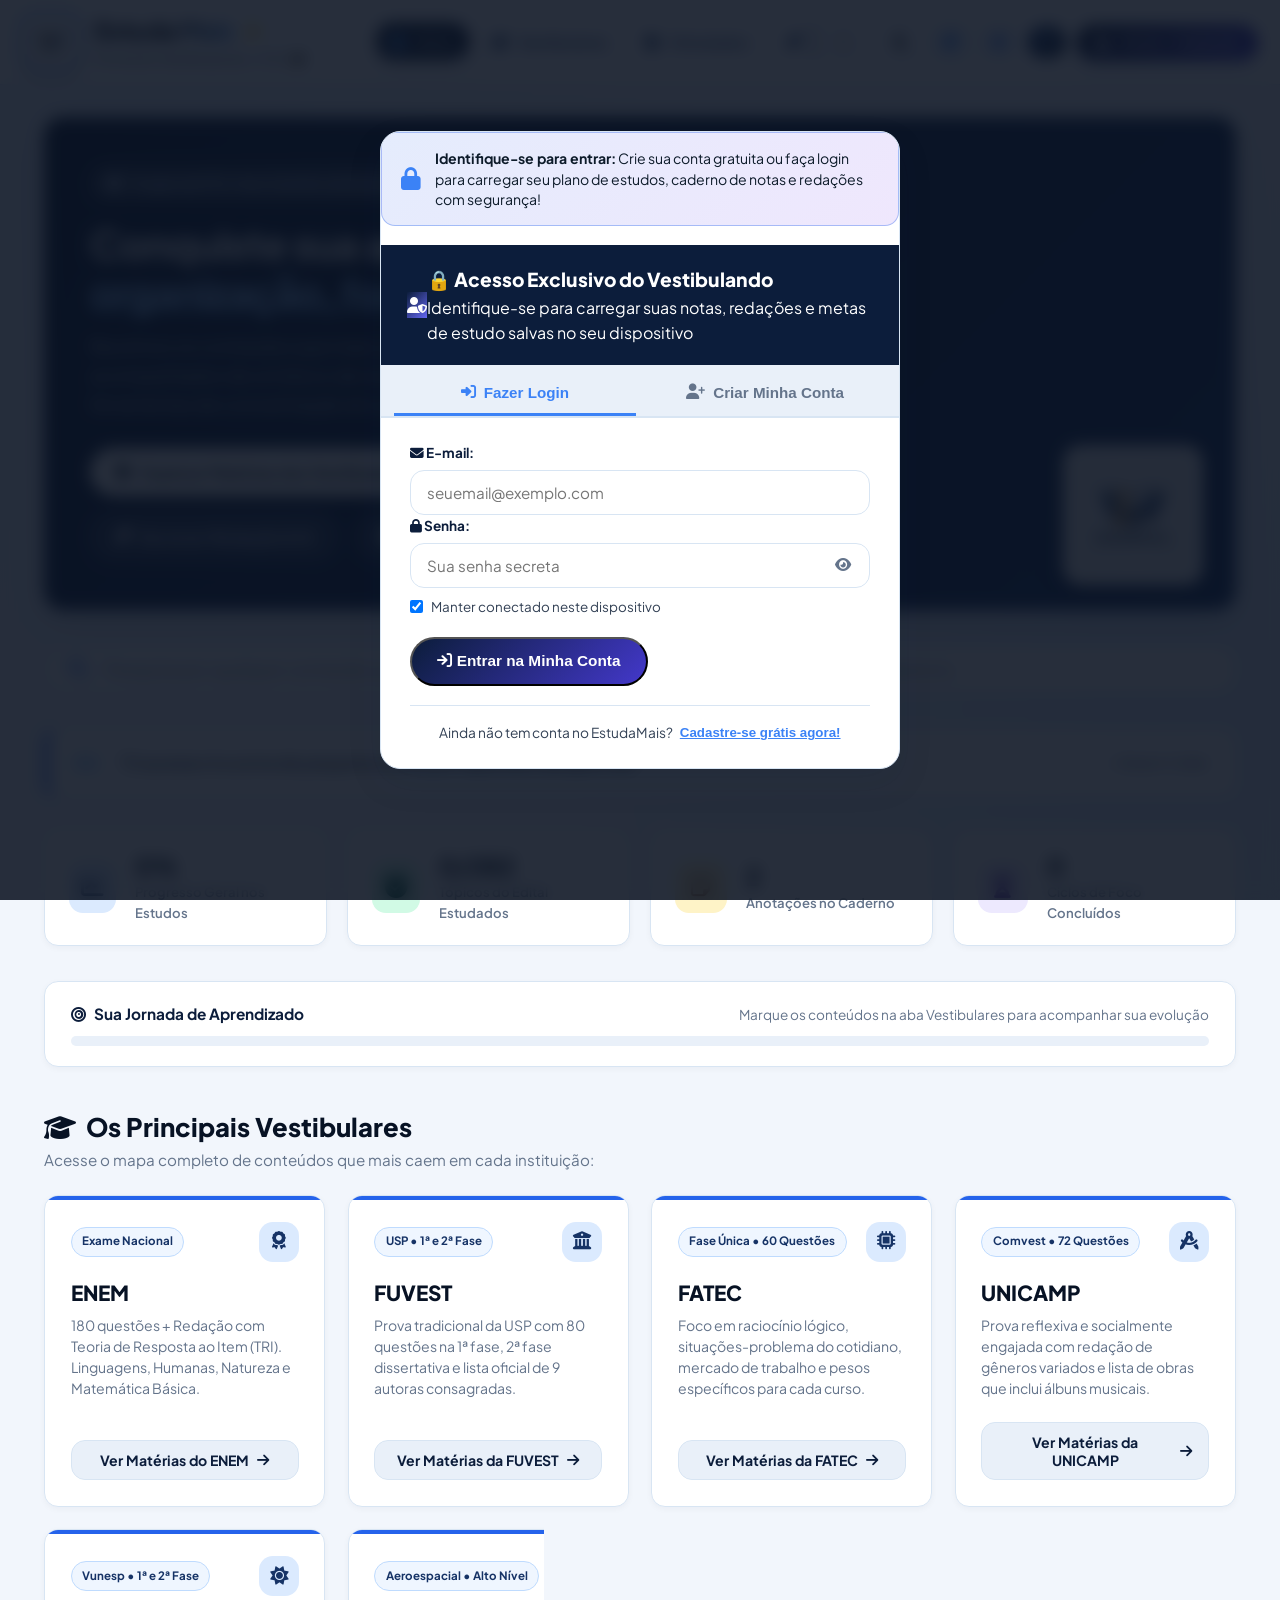
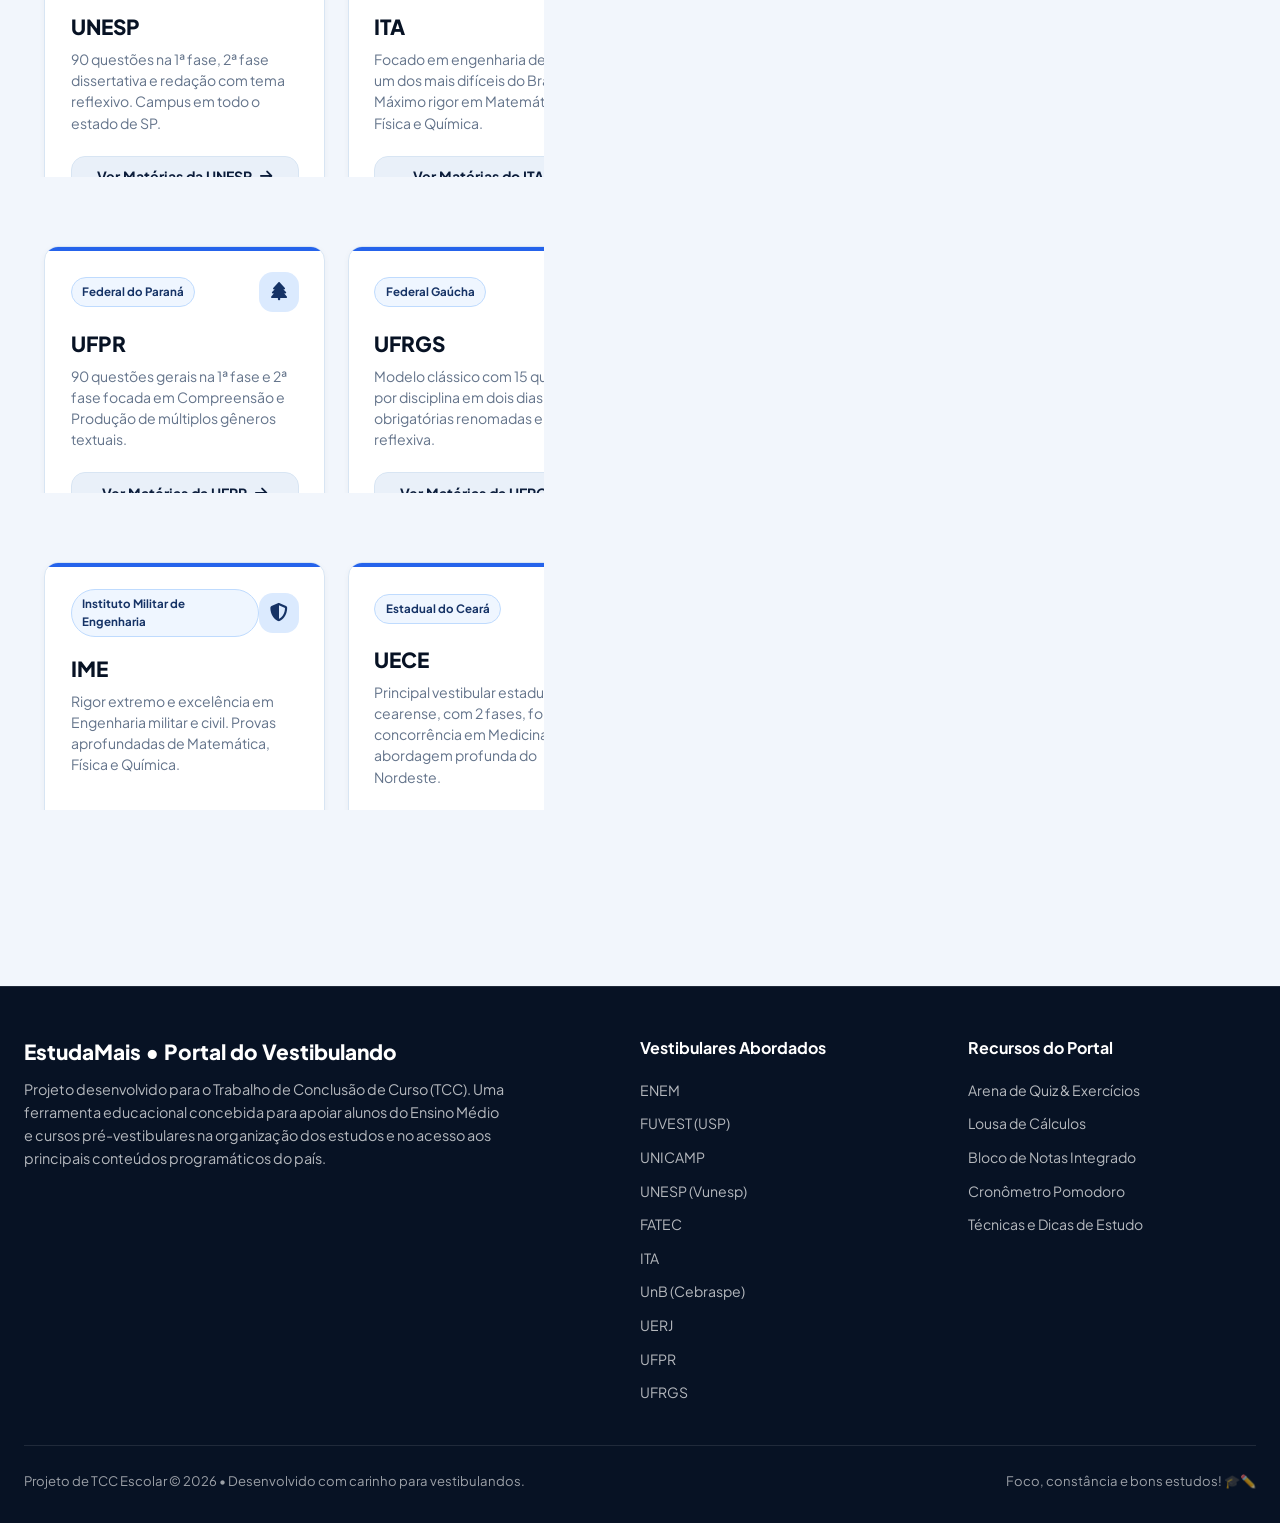
==== index_modular.html @ e6a4a72c "Add files via upload" ====
﻿<!DOCTYPE html>
<html lang="pt-BR">
<head>
  <meta charset="UTF-8">
  <meta name="viewport" content="width=device-width, initial-scale=1.0, maximum-scale=5.0">
  <title>EstudaMais • Portal do Vestibulando | Projeto de TCC</title>
  <meta name="description" content="Plataforma de apoio aos vestibulandos com matérias mais cobradas nos 10 maiores vestibulares do Brasil, bloco de notas integrado e dicas de estudos.">
  
  <!-- Configurações PWA e Mobile Android -->
  <link rel="manifest" href="manifest.json">
  <meta name="theme-color" content="#0c1d3b">
  <meta name="mobile-web-app-capable" content="yes">
  <meta name="apple-mobile-web-app-capable" content="yes">
  <meta name="apple-mobile-web-app-status-bar-style" content="black-translucent">
  <meta name="apple-mobile-web-app-title" content="EstudaMais">

  <!-- Favicon com Imagem Oficial Estuda Mais -->
  <link rel="icon" type="image/jpeg" href="assets/logo_estudamais.jpg">
  <link rel="shortcut icon" href="assets/logo_estudamais.jpg">
  <link rel="apple-touch-icon" href="assets/logo_estudamais.jpg">

  <!-- Fontes do Google: Plus Jakarta Sans & Caveat -->
  <link rel="preconnect" href="https://fonts.googleapis.com">
  <link rel="preconnect" href="https://fonts.gstatic.com" crossorigin>
  <link href="https://fonts.googleapis.com/css2?family=Plus+Jakarta+Sans:wght@300;400;500;600;700;800&family=Caveat:wght@600;700&display=swap" rel="stylesheet">

  <!-- Font Awesome 6 Icons -->
  <link rel="stylesheet" href="https://cdnjs.cloudflare.com/ajax/libs/font-awesome/6.4.0/css/all.min.css" integrity="sha512-iecdLmaskl7CVkqkXNQ/ZH/XLlvWZOJyj7Yy7tcenmpD1ypASozpmT/E0iPtmFIB46ZmdtAc9eNBvH0H/ZpiBw==" crossorigin="anonymous" referrerpolicy="no-referrer" />

  <!-- Prevenção de FOUC: aplica tema e paleta imediatamente antes de renderizar -->
  <script>
    (function() {
      try {
        var m = localStorage.getItem('estudamais_theme_mode') || 'light';
        var a = localStorage.getItem('estudamais_theme_accent') || 'azul-marinho';
        document.documentElement.setAttribute('data-theme', m);
        document.documentElement.setAttribute('data-accent', a);
      } catch(e) {}
    })();
  </script>

  <!-- Estilos Customizados -->
  <link rel="stylesheet" href="css/style.css">
</head>
<body>

  <!-- ========================================================
       CABEÇALHO & BARRA DE NAVEGAÇÃO
       ======================================================== -->
  <header class="site-header">
    <div class="header-container">
      <div class="brand-logo" onclick="mudarAba('inicio')">
        <!-- Logo Oficial Estuda Mais -->
        <div class="logo-icon-box logo-img-box">
          <img src="assets/logo_estudamais.jpg" alt="Estuda Mais" class="logo-img-header" width="58" height="58">
        </div>
        <div class="brand-info">
          <div class="brand-title-row">
            <span class="brand-name">Estuda <span class="brand-accent">Mais</span></span>
            <span class="brand-sparkle">✨</span>
          </div>
          <span class="brand-tagline">Portal do Vestibulando • TCC 🎓</span>
        </div>
      </div>

      <!-- Barra de Navegação Horizontal Dinâmica & Animada com Rolagem Fluida -->
      <div class="nav-carousel-wrapper">
        <button class="nav-scroll-btn prev" id="nav-btn-prev" onclick="rolarMenuNav(-180)" title="Rolar abas para a esquerda" aria-label="Rolar abas para a esquerda">
          <i class="fa-solid fa-chevron-left"></i>
        </button>

        <nav class="nav-scroll-container" id="nav-scroll-container">
          <ul class="nav-menu" id="nav-menu-list">
            <li>
              <button class="nav-btn active" data-tab="inicio">
                <i class="fa-solid fa-house"></i>
                <span>Início</span>
              </button>
            </li>
            <li>
              <button class="nav-btn" data-tab="vestibulares">
                <i class="fa-solid fa-graduation-cap"></i>
                <span>Vestibulares</span>
              </button>
            </li>
            <li>
              <button class="nav-btn" data-tab="simulados">
                <i class="fa-solid fa-file-signature"></i>
                <span>Simulados</span>
              </button>
            </li>
            <li>
              <button class="nav-btn" data-tab="redacao">
                <i class="fa-solid fa-feather-pointed"></i>
                <span class="nav-clean-2lines">Redação<br>& IA</span>
              </button>
            </li>
            <li>
              <button class="nav-btn" data-tab="quiz">
                <i class="fa-solid fa-gamepad"></i>
                <span>Quiz</span>
              </button>
            </li>
            <li>
              <button class="nav-btn" data-tab="notas">
                <i class="fa-solid fa-pen-to-square"></i>
                <span class="nav-clean-2lines">Bloco de<br>Notas</span>
              </button>
            </li>
            <li>
              <button class="nav-btn" data-tab="ferramentas">
                <i class="fa-solid fa-stopwatch"></i>
                <span>Foco</span>
              </button>
            </li>
            <li>
              <button class="nav-btn" data-tab="dicas">
                <i class="fa-solid fa-lightbulb"></i>
                <span>Dicas</span>
              </button>
            </li>
            <li>
              <button class="nav-btn" data-tab="perfil">
                <i class="fa-solid fa-user-graduate"></i>
                <span class="nav-clean-2lines">Meu Perfil<br>& Carreira</span>
              </button>
            </li>
          </ul>
        </nav>

        <button class="nav-scroll-btn next" id="nav-btn-next" onclick="rolarMenuNav(180)" title="Rolar abas para a direita" aria-label="Rolar abas para a direita">
          <i class="fa-solid fa-chevron-right"></i>
        </button>
      </div>

      <div class="header-actions">
        <!-- Alternador Rápido Claro / Escuro -->
        <button class="btn-header-theme-toggle" id="btn-theme-toggle" onclick="alternarModoEscuro()" title="Alternar Modo Claro / Escuro" aria-label="Modo Claro ou Escuro">
          <i class="fa-solid fa-moon" id="icon-theme-toggle"></i>
        </button>

        <!-- Seletor de Cores do Tema -->
        <button class="btn-header-palette" onclick="abrirModalCores()" title="Personalizar Cores do Tema" aria-label="Cores do Tema">
          <i class="fa-solid fa-palette"></i>
          <span>Cores</span>
        </button>

        <button class="btn-header-scratchpad" onclick="alternarLousaRascunho()" title="Abrir Lousa para Rabiscar e Fazer Contas">
          <i class="fa-solid fa-pen-ruler"></i>
          <span>Lousa de Contas</span>
        </button>
        <button class="btn-header-cta" onclick="abrirModalNovaNota()">
          <i class="fa-solid fa-plus"></i>
          <span>Nova Nota</span>
        </button>

        <!-- Área de Usuário / Login / Cadastro -->
        <div class="header-user-area" id="header-user-area">
          <button class="btn-header-auth" onclick="abrirModalAuth('login')" title="Entrar ou criar conta">
            <i class="fa-solid fa-user-lock"></i>
            <span>Entrar / Cadastrar</span>
          </button>
        </div>
      </div>
    </div>
  </header>

  <!-- ========================================================
       CONTEÚDO PRINCIPAL (ABAS DINÂMICAS)
       ======================================================== -->
  <main class="main-wrapper">

    <!-- ========================================================
         ABA 1: INÍCIO / DASHBOARD DO ESTUDANTE
         ======================================================== -->
    <section id="tab-inicio" class="tab-content active">
      
      <!-- Hero Banner Aconchegante -->
      <div class="hero-cozy-card">
        <div class="hero-content">
          <div class="hero-pill">
            <i class="fa-solid fa-graduation-cap"></i>
            <span>Projeto de TCC • Seu Cantinho de Estudos</span>
          </div>
          <h1 class="hero-title">
            Conquiste sua aprovação com <span class="highlight">organização, foco e calma</span>.
          </h1>
          <p class="hero-subtitle">
            Reunimos os conteúdos que mais caem no <strong>ENEM</strong>, <strong>FUVEST</strong>, <strong>FATEC</strong> e <strong>UNICAMP</strong>, acompanhados de um bloco de notas digital, técnicas de estudo comprovadas e ferramentas de concentração em um ambiente acolhedor.
          </p>
          <div class="hero-actions">
            <button class="btn-hero-primary" data-goto="vestibulares">
              <i class="fa-solid fa-compass"></i>
              <span>Explorar Matérias dos Vestibulares</span>
            </button>
            <button class="btn-hero-secondary" data-goto="simulados">
              <i class="fa-solid fa-file-signature"></i>
              <span>Fazer Simulado Oficial</span>
            </button>
            <button class="btn-hero-secondary" data-goto="redacao">
              <i class="fa-solid fa-feather-pointed"></i>
              <span>Escrever Redação & IA</span>
            </button>
            <button class="btn-hero-secondary" data-goto="quiz">
              <i class="fa-solid fa-gamepad"></i>
              <span>Quiz & Exercícios</span>
            </button>
          </div>
        </div>
        <!-- Emblema Decorativo no Hero -->
        <div class="hero-illustration">
          <img src="assets/logo_estudamais.jpg" alt="Estuda Mais" class="hero-logo-deco" width="140" height="140" style="width: 140px; height: 140px; max-width: 140px; max-height: 140px; object-fit: contain; background: #ffffff; padding: 8px; border-radius: 20px; box-shadow: 0 8px 24px rgba(0,0,0,0.12); border: 2px solid var(--primary-accent); display: block;" loading="lazy">
        </div>
      </div>

      <!-- Barra de Pesquisa Rápida Global -->
      <div class="search-bar-wrapper">
        <div class="search-box-inner">
          <i class="fa-solid fa-magnifying-glass"></i>
          <input type="text" id="busca-materias" placeholder="Pesquise por qualquer conteúdo ou assunto (ex: Ecologia, Era Vargas, Funções, Redação, Leis de Newton)..." autocomplete="off">
        </div>
        <!-- Resultados da Busca Flutuante -->
        <div id="resultados-busca" class="resultados-busca-dropdown"></div>
      </div>

      <!-- Frase Motivacional Diária -->
      <div id="frase-motivacional" class="card-frase-dia"></div>

      <!-- Estatísticas & Progresso Geral do Aluno -->
      <div class="dashboard-grid-stats">
        <div class="stat-card">
          <div class="stat-icon azul">
            <i class="fa-solid fa-chart-line"></i>
          </div>
          <div class="stat-data">
            <span class="stat-num" id="stat-progresso-total">0%</span>
            <span class="stat-label">Progresso Geral nos Estudos</span>
          </div>
        </div>

        <div class="stat-card">
          <div class="stat-icon verde">
            <i class="fa-solid fa-circle-check"></i>
          </div>
          <div class="stat-data">
            <span class="stat-num" id="stat-topicos-concluidos">0/0</span>
            <span class="stat-label">Tópicos do Edital Estudados</span>
          </div>
        </div>

        <div class="stat-card">
          <div class="stat-icon amarelo">
            <i class="fa-regular fa-note-sticky"></i>
          </div>
          <div class="stat-data">
            <span class="stat-num" id="stat-total-notas">0</span>
            <span class="stat-label">Anotações no Caderno</span>
          </div>
        </div>

        <div class="stat-card">
          <div class="stat-icon roxo">
            <i class="fa-solid fa-hourglass-half"></i>
          </div>
          <div class="stat-data">
            <span class="stat-num" id="stat-pomodoros-feitos">0</span>
            <span class="stat-label">Ciclos de Foco Concluídos</span>
          </div>
        </div>
      </div>

      <!-- Barra de Progresso Geral Banner -->
      <div class="progresso-geral-banner">
        <div class="progresso-header-line">
          <span class="progresso-titulo"><i class="fa-solid fa-bullseye"></i> Sua Jornada de Aprendizado</span>
          <span class="progresso-subtitulo" style="font-size: 0.85rem; color: var(--text-muted);">Marque os conteúdos na aba Vestibulares para acompanhar sua evolução</span>
        </div>
        <div class="progresso-trilho">
          <div id="barra-progresso-geral" class="progresso-preenchimento" style="width: 0%;"></div>
        </div>
      </div>

      <!-- Preview dos 4 Grandes Vestibulares -->
      <div class="secao-titulo-bloco">
        <h2><i class="fa-solid fa-graduation-cap"></i> Os Principais Vestibulares</h2>
        <p>Acesse o mapa completo de conteúdos que mais caem em cada instituição:</p>
      </div>

      <div class="vestibulares-preview-grid">
        <!-- Card Preview ENEM -->
        <div class="vest-card-preview">
          <div class="vest-preview-topo">
            <span class="vest-badge-mini">Exame Nacional</span>
            <div class="vest-preview-icon"><i class="fa-solid fa-award"></i></div>
          </div>
          <h3 class="vest-preview-nome">ENEM</h3>
          <p class="vest-preview-desc">180 questões + Redação com Teoria de Resposta ao Item (TRI). Linguagens, Humanas, Natureza e Matemática Básica.</p>
          <button class="btn-acessar-vest" onclick="irParaVestibular('enem')">
            <span>Ver Matérias do ENEM</span>
            <i class="fa-solid fa-arrow-right"></i>
          </button>
        </div>

        <!-- Card Preview FUVEST -->
        <div class="vest-card-preview">
          <div class="vest-preview-topo">
            <span class="vest-badge-mini">USP • 1ª e 2ª Fase</span>
            <div class="vest-preview-icon"><i class="fa-solid fa-building-columns"></i></div>
          </div>
          <h3 class="vest-preview-nome">FUVEST</h3>
          <p class="vest-preview-desc">Prova tradicional da USP com 80 questões na 1ª fase, 2ª fase dissertativa e lista oficial de 9 autoras consagradas.</p>
          <button class="btn-acessar-vest" onclick="irParaVestibular('fuvest')">
            <span>Ver Matérias da FUVEST</span>
            <i class="fa-solid fa-arrow-right"></i>
          </button>
        </div>

        <!-- Card Preview FATEC -->
        <div class="vest-card-preview">
          <div class="vest-preview-topo">
            <span class="vest-badge-mini">Fase Única • 60 Questões</span>
            <div class="vest-preview-icon"><i class="fa-solid fa-microchip"></i></div>
          </div>
          <h3 class="vest-preview-nome">FATEC</h3>
          <p class="vest-preview-desc">Foco em raciocínio lógico, situações-problema do cotidiano, mercado de trabalho e pesos específicos para cada curso.</p>
          <button class="btn-acessar-vest" onclick="irParaVestibular('fatec')">
            <span>Ver Matérias da FATEC</span>
            <i class="fa-solid fa-arrow-right"></i>
          </button>
        </div>

        <!-- Card Preview UNICAMP -->
        <div class="vest-card-preview">
          <div class="vest-preview-topo">
            <span class="vest-badge-mini">Comvest • 72 Questões</span>
            <div class="vest-preview-icon"><i class="fa-solid fa-compass-drafting"></i></div>
          </div>
          <h3 class="vest-preview-nome">UNICAMP</h3>
          <p class="vest-preview-desc">Prova reflexiva e socialmente engajada com redação de gêneros variados e lista de obras que inclui álbuns musicais.</p>
          <button class="btn-acessar-vest" onclick="irParaVestibular('unicamp')">
            <span>Ver Matérias da UNICAMP</span>
            <i class="fa-solid fa-arrow-right"></i>
          </button>
        </div>

        <!-- Card Preview UNESP -->
        <div class="vest-card-preview">
          <div class="vest-preview-topo">
            <span class="vest-badge-mini">Vunesp • 1ª e 2ª Fase</span>
            <div class="vest-preview-icon"><i class="fa-solid fa-sun"></i></div>
          </div>
          <h3 class="vest-preview-nome">UNESP</h3>
          <p class="vest-preview-desc">90 questões na 1ª fase, 2ª fase dissertativa e redação com tema reflexivo. Campus em todo o estado de SP.</p>
          <button class="btn-acessar-vest" onclick="irParaVestibular('unesp')">
            <span>Ver Matérias da UNESP</span>
            <i class="fa-solid fa-arrow-right"></i>
          </button>
        </div>

        <!-- Card Preview ITA -->
        <div class="vest-card-preview">
          <div class="vest-preview-topo">
            <span class="vest-badge-mini">Aeroespacial • Alto Nível</span>
            <div class="vest-preview-icon"><i class="fa-solid fa-jet-fighter"></i></div>
          </div>
          <h3 class="vest-preview-nome">ITA</h3>
          <p class="vest-preview-desc">Focado em engenharia de ponta, um dos mais difíceis do Brasil. Máximo rigor em Matemática, Física e Química.</p>
          <button class="btn-acessar-vest" onclick="irParaVestibular('ita')">
            <span>Ver Matérias do ITA</span>
            <i class="fa-solid fa-arrow-right"></i>
          </button>
        </div>

        <!-- Card Preview UnB -->
        <div class="vest-card-preview">
          <div class="vest-preview-topo">
            <span class="vest-badge-mini">Cebraspe • Centro-Oeste</span>
            <div class="vest-preview-icon"><i class="fa-solid fa-landmark-flag"></i></div>
          </div>
          <h3 class="vest-preview-nome">UnB</h3>
          <p class="vest-preview-desc">Principal vestibular do Centro-Oeste com itens Certo/Errado (fator de penalização), foco social e bioma Cerrado.</p>
          <button class="btn-acessar-vest" onclick="irParaVestibular('unb')">
            <span>Ver Matérias da UnB</span>
            <i class="fa-solid fa-arrow-right"></i>
          </button>
        </div>

        <!-- Card Preview UERJ -->
        <div class="vest-card-preview">
          <div class="vest-preview-topo">
            <span class="vest-badge-mini">Qualificação & Discursivo</span>
            <div class="vest-preview-icon"><i class="fa-solid fa-umbrella-beach"></i></div>
          </div>
          <h3 class="vest-preview-nome">UERJ</h3>
          <p class="vest-preview-desc">Tradicional do Rio de Janeiro com Exame de Qualificação e Discursivo, forte tradição literária e pioneirismo em cotas.</p>
          <button class="btn-acessar-vest" onclick="irParaVestibular('uerj')">
            <span>Ver Matérias da UERJ</span>
            <i class="fa-solid fa-arrow-right"></i>
          </button>
        </div>

        <!-- Card Preview UFPR -->
        <div class="vest-card-preview">
          <div class="vest-preview-topo">
            <span class="vest-badge-mini">Federal do Paraná</span>
            <div class="vest-preview-icon"><i class="fa-solid fa-tree"></i></div>
          </div>
          <h3 class="vest-preview-nome">UFPR</h3>
          <p class="vest-preview-desc">90 questões gerais na 1ª fase e 2ª fase focada em Compreensão e Produção de múltiplos gêneros textuais.</p>
          <button class="btn-acessar-vest" onclick="irParaVestibular('ufpr')">
            <span>Ver Matérias da UFPR</span>
            <i class="fa-solid fa-arrow-right"></i>
          </button>
        </div>

        <!-- Card Preview UFRGS -->
        <div class="vest-card-preview">
          <div class="vest-preview-topo">
            <span class="vest-badge-mini">Federal Gaúcha</span>
            <div class="vest-preview-icon"><i class="fa-solid fa-compass"></i></div>
          </div>
          <h3 class="vest-preview-nome">UFRGS</h3>
          <p class="vest-preview-desc">Modelo clássico com 15 questões por disciplina em dois dias, leituras obrigatórias renomadas e redação reflexiva.</p>
          <button class="btn-acessar-vest" onclick="irParaVestibular('ufrgs')">
            <span>Ver Matérias da UFRGS</span>
            <i class="fa-solid fa-arrow-right"></i>
          </button>
        </div>

        <!-- Card Preview UFMG -->
        <div class="vest-card-preview">
          <div class="vest-preview-topo">
            <span class="vest-badge-mini">Federal de Minas Gerais</span>
            <div class="vest-preview-icon"><i class="fa-solid fa-landmark"></i></div>
          </div>
          <h3 class="vest-preview-nome">UFMG</h3>
          <p class="vest-preview-desc">Uma das maiores e melhores federais do país. Acesso via SiSU com pesos diferenciados por curso e alto corte para Medicina.</p>
          <button class="btn-acessar-vest" onclick="irParaVestibular('ufmg')">
            <span>Ver Matérias da UFMG</span>
            <i class="fa-solid fa-arrow-right"></i>
          </button>
        </div>

        <!-- Card Preview UFSC -->
        <div class="vest-card-preview">
          <div class="vest-preview-topo">
            <span class="vest-badge-mini">Federal de Santa Catarina</span>
            <div class="vest-preview-icon"><i class="fa-solid fa-compass"></i></div>
          </div>
          <h3 class="vest-preview-nome">UFSC</h3>
          <p class="vest-preview-desc">Vestibular unificado UFSC/IFSC com questões somatórias de proposições múltiplas e gêneros textuais variados na redação.</p>
          <button class="btn-acessar-vest" onclick="irParaVestibular('ufsc')">
            <span>Ver Matérias da UFSC</span>
            <i class="fa-solid fa-arrow-right"></i>
          </button>
        </div>

        <!-- Card Preview IME -->
        <div class="vest-card-preview">
          <div class="vest-preview-topo">
            <span class="vest-badge-mini">Instituto Militar de Engenharia</span>
            <div class="vest-preview-icon"><i class="fa-solid fa-shield-halved"></i></div>
          </div>
          <h3 class="vest-preview-nome">IME</h3>
          <p class="vest-preview-desc">Rigor extremo e excelência em Engenharia militar e civil. Provas aprofundadas de Matemática, Física e Química.</p>
          <button class="btn-acessar-vest" onclick="irParaVestibular('ime')">
            <span>Ver Matérias do IME</span>
            <i class="fa-solid fa-arrow-right"></i>
          </button>
        </div>

        <!-- Card Preview UECE -->
        <div class="vest-card-preview">
          <div class="vest-preview-topo">
            <span class="vest-badge-mini">Estadual do Ceará</span>
            <div class="vest-preview-icon"><i class="fa-solid fa-sun"></i></div>
          </div>
          <h3 class="vest-preview-nome">UECE</h3>
          <p class="vest-preview-desc">Principal vestibular estadual cearense, com 2 fases, forte concorrência em Medicina e abordagem profunda do Nordeste.</p>
          <button class="btn-acessar-vest" onclick="irParaVestibular('uece')">
            <span>Ver Matérias da UECE</span>
            <i class="fa-solid fa-arrow-right"></i>
          </button>
        </div>
      </div>

    </section>

    <!-- ========================================================
         ABA 2: VESTIBULARES (DETALHAMENTO, OBRAS & CHECKLIST)
         ======================================================== -->
    <section id="tab-vestibulares" class="tab-content">
      
      <!-- Seletor de Vestibular -->
      <div class="vest-nav-switcher" id="vestibulares-tabs"></div>

      <!-- Área de Renderização Dinâmica do Vestibular -->
      <div id="vestibular-conteudo-detalhado"></div>

    </section>

    <!-- ========================================================
         ABA 3: DICAS DE ESTUDO & METODOLOGIAS
         ======================================================== */ -->
    <section id="tab-dicas" class="tab-content">
      
      <div class="dicas-intro-card">
        <h2><i class="fa-solid fa-brain"></i> Guia Pedagógico de Dicas de Estudo</h2>
        <p>
          Estudar com inteligência e estratégia é muito mais eficiente do que passar horas cansativas sem retenção. Conheça as técnicas cientificamente comprovadas para vestibulandos:
        </p>
      </div>

      <div class="dicas-grid" id="dicas-estudo-grid"></div>

    </section>

    <!-- ========================================================
         ABA 4: BLOCO DE NOTAS INTEGRADO (CADERNO DO ALUNO)
         ======================================================== -->
    <section id="tab-notas" class="tab-content">
      
      <div class="bloco-header-area">
        <div class="bloco-info">
          <h2><i class="fa-solid fa-book-bookmark"></i> Meu Caderno Digital</h2>
          <p>Faça suas anotações, guarde fórmulas, repertórios de redação e resumos. Tudo salvo automaticamente no seu navegador!</p>
        </div>
        <div class="bloco-controles">
          <div class="search-notas-box">
            <i class="fa-solid fa-magnifying-glass"></i>
            <input type="text" id="busca-notas-input" placeholder="Filtrar anotações...">
          </div>
          <button class="btn-nova-nota" onclick="abrirModalNovaNota()">
            <i class="fa-solid fa-plus"></i>
            <span>Nova Anotação</span>
          </button>
        </div>
      </div>

      <!-- Grid de Notas -->
      <div class="notas-grid" id="lista-notas"></div>

    </section>

    <!-- ========================================================
         ABA 5: FOCO, POMODORO & METAS DIÁRIAS
         ======================================================== -->
    <section id="tab-ferramentas" class="tab-content">
      
      <div class="secao-titulo-bloco">
        <h2><i class="fa-solid fa-sliders"></i> Espaço de Concentração & Foco</h2>
        <p>Aumente sua produtividade nos estudos combinando o cronômetro Pomodoro, som ambiente relaxante e lista de metas diárias:</p>
      </div>

      <div class="ferramentas-grid">
        
        <!-- Bloco do Pomodoro Timer -->
        <div class="pomodoro-card-cozy">
          <div class="pomodoro-modes-nav" id="pomodoro-modes-nav">
            <button class="pomodoro-mode-btn active" data-mode="foco" title="25 minutos de concentração clássica">Foco (25m)</button>
            <button class="pomodoro-mode-btn" data-mode="estendido" title="50 minutos de estudo aprofundado">Estendido (50m)</button>
            <button class="pomodoro-mode-btn" data-mode="maratona" title="90 minutos para simulados ou redação">Maratona (90m)</button>
            <button class="pomodoro-mode-btn" data-mode="curta" title="5 minutos para relaxar">Pausa Curta (5m)</button>
            <button class="pomodoro-mode-btn" data-mode="longa" title="15 minutos para lanche">Pausa Longa (15m)</button>
            <button class="pomodoro-mode-btn btn-mode-custom" data-mode="custom" id="btn-toggle-custom-pomodoro" onclick="togglePainelTempoPersonalizado()" title="Ajustar horas, minutos e segundos">
              <i class="fa-solid fa-clock-rotate-left"></i> Ajustar Tempo
            </button>
          </div>

          <!-- Painel de Ajuste Manual de Horas, Minutos e Segundos -->
          <div class="pomodoro-custom-time-panel" id="pomodoro-custom-time-panel" style="display: none;">
            <div class="custom-time-header">
              <span><i class="fa-solid fa-sliders"></i> Definir Duração Personalizada:</span>
              <button type="button" class="btn-fechar-custom-timer" onclick="fecharPainelTempoPersonalizado()" title="Fechar">
                <i class="fa-solid fa-xmark"></i>
              </button>
            </div>
            <div class="custom-time-inputs-grid">
              <!-- Horas -->
              <div class="custom-time-field">
                <label for="custom-timer-hours">Horas</label>
                <div class="custom-stepper-wrapper">
                  <button type="button" class="btn-stepper" onclick="ajustarCampoTimer('custom-timer-hours', -1)">-</button>
                  <input type="number" id="custom-timer-hours" min="0" max="23" value="0" class="input-stepper" oninput="validarNumeroInput(this, 0, 23)">
                  <button type="button" class="btn-stepper" onclick="ajustarCampoTimer('custom-timer-hours', 1)">+</button>
                </div>
              </div>

              <span class="custom-time-divider">:</span>

              <!-- Minutos -->
              <div class="custom-time-field">
                <label for="custom-timer-minutes">Minutos</label>
                <div class="custom-stepper-wrapper">
                  <button type="button" class="btn-stepper" onclick="ajustarCampoTimer('custom-timer-minutes', -5)">-</button>
                  <input type="number" id="custom-timer-minutes" min="0" max="59" value="25" class="input-stepper" oninput="validarNumeroInput(this, 0, 59)">
                  <button type="button" class="btn-stepper" onclick="ajustarCampoTimer('custom-timer-minutes', 5)">+</button>
                </div>
              </div>

              <span class="custom-time-divider">:</span>

              <!-- Segundos -->
              <div class="custom-time-field">
                <label for="custom-timer-seconds">Segundos</label>
                <div class="custom-stepper-wrapper">
                  <button type="button" class="btn-stepper" onclick="ajustarCampoTimer('custom-timer-seconds', -10)">-</button>
                  <input type="number" id="custom-timer-seconds" min="0" max="59" value="0" class="input-stepper" oninput="validarNumeroInput(this, 0, 59)">
                  <button type="button" class="btn-stepper" onclick="ajustarCampoTimer('custom-timer-seconds', 10)">+</button>
                </div>
              </div>
            </div>

            <!-- Atalhos Rápidos e Botão Aplicar -->
            <div class="custom-time-actions">
              <div class="custom-time-shortcuts">
                <button type="button" class="btn-shortcut-timer" onclick="adicionarMinutosTimer(5)">+5m</button>
                <button type="button" class="btn-shortcut-timer" onclick="adicionarMinutosTimer(15)">+15m</button>
                <button type="button" class="btn-shortcut-timer" onclick="adicionarMinutosTimer(30)">+30m</button>
                <button type="button" class="btn-shortcut-timer" onclick="zerarTempoCustomTimer()">Zerar</button>
              </div>
              <button type="button" class="btn-aplicar-custom-timer" onclick="aplicarTempoPersonalizado()">
                <i class="fa-solid fa-check"></i> Aplicar ao Cronômetro
              </button>
            </div>
          </div>

          <div class="pomodoro-timer-circle" id="pomodoro-timer-circle">
            <span id="pomodoro-timer-display">25:00</span>
            <small id="pomodoro-mode-label">Foco Ativo</small>
          </div>

          <div class="pomodoro-controls">
            <button class="btn-pomodoro-start" id="pomodoro-btn-start">
              <i class="fa-solid fa-play"></i> Iniciar Foco
            </button>
            <button class="btn-pomodoro-reset" id="pomodoro-btn-reset">
              <i class="fa-solid fa-rotate-left"></i> Reiniciar
            </button>
          </div>

          <!-- Gerador de Som Ambiente de Chuva -->
          <div class="ambient-sound-box">
            <button class="btn-som-chuva" id="btn-som-ambiente">
              <i class="fa-solid fa-cloud-rain"></i>
              <span>Ativar Som de Chuva Suave</span>
            </button>
          </div>
        </div>

        <!-- Bloco do Checklist de Metas do Dia -->
        <div class="tarefas-card-cozy">
          <div class="tarefas-header">
            <h3><i class="fa-solid fa-list-check"></i> Minhas Metas de Estudo de Hoje</h3>
            <p>Defina de 3 a 5 objetivos claros para o seu dia e marque conforme for concluindo:</p>
          </div>

          <div class="tarefas-input-box">
            <input type="text" id="input-nova-tarefa" placeholder="Ex: Resolver 10 questões de Genética..." onkeydown="if(event.key==='Enter') adicionarNovaTarefa()">
            <button class="btn-add-tarefa" onclick="adicionarNovaTarefa()">
              <i class="fa-solid fa-plus"></i> Adicionar
            </button>
          </div>

          <ul class="tarefas-lista" id="lista-tarefas-diarias"></ul>
        </div>

      </div>

    </section>

    <!-- ========================================================
         ABA 6: QUIZ & DESAFIOS (ARENA DE ESTUDOS COM EXATAS)
         ======================================================== -->
    <section id="tab-quiz" class="tab-content">
      
      <div class="quiz-hero-card">
        <div class="quiz-hero-info">
          <span class="quiz-badge-tag"><i class="fa-solid fa-gamepad"></i> Gamificação & Treino Ativo</span>
          <h2>Arena de Exercícios & Simulado dos Vestibulares</h2>
          <p>
            Resolva questões selecionadas do <strong>ENEM</strong>, <strong>FUVEST</strong>, <strong>FATEC</strong> e <strong>UNICAMP</strong>.
            Precisa fazer cálculos em Matemática, Física ou Química? Ative a <strong>Lousa de Rascunho</strong> para rabiscar na tela como se fosse seu caderno!
          </p>
        </div>
        <div class="quiz-hero-action">
          <button class="btn-abrir-lousa-hero" onclick="alternarLousaRascunho()">
            <i class="fa-solid fa-pen-ruler"></i>
            <span>Abrir Lousa para Contas</span>
          </button>
        </div>
      </div>

      <!-- Filtros de Matérias do Quiz -->
      <div class="quiz-filtros-bar" id="quiz-filtros-container">
        <button class="quiz-filtro-btn active" data-cat="todas">
          <i class="fa-solid fa-layer-group"></i> Todas as Matérias
        </button>
        <button class="quiz-filtro-btn" data-cat="Exatas">
          <i class="fa-solid fa-square-root-variable"></i> Exatas (Contas & Fórmulas)
        </button>
        <button class="quiz-filtro-btn" data-cat="Natureza">
          <i class="fa-solid fa-dna"></i> Ciências da Natureza
        </button>
        <button class="quiz-filtro-btn" data-cat="Humanas">
          <i class="fa-solid fa-landmark"></i> Ciências Humanas
        </button>
        <button class="quiz-filtro-btn" data-cat="Linguagens">
          <i class="fa-solid fa-book-open"></i> Linguagens & Literatura
        </button>
      </div>

      <!-- Placar e Status do Aluno -->
      <div class="quiz-status-board">
        <div class="quiz-status-item">
          <i class="fa-solid fa-trophy status-icon-ouro"></i>
          <div>
            <span class="status-val" id="quiz-pontos">0 XP</span>
            <span class="status-label">Pontos de Foco</span>
          </div>
        </div>
        <div class="quiz-status-item">
          <i class="fa-solid fa-fire status-icon-fogo"></i>
          <div>
            <span class="status-val" id="quiz-streak">0 🔥</span>
            <span class="status-label">Sequência de Acertos</span>
          </div>
        </div>
        <div class="quiz-status-item">
          <i class="fa-solid fa-bullseye status-icon-azul"></i>
          <div>
            <span class="status-val" id="quiz-contador-questao">Questão 1 de 10</span>
            <span class="status-label">Progresso da Rodada</span>
          </div>
        </div>
        <div class="quiz-status-item">
          <i class="fa-solid fa-chart-pie status-icon-verde"></i>
          <div>
            <span class="status-val" id="quiz-taxa-acerto">100%</span>
            <span class="status-label">Taxa de Precisão</span>
          </div>
        </div>
      </div>

      <!-- Container da Questão Ativa -->
      <div id="quiz-questao-container" class="quiz-questao-card">
        <!-- Renderizado dinamicamente pelo JavaScript -->
      </div>

    </section>

    <!-- ========================================================
         ABA: LABORATÓRIO DE REDAÇÃO & CORRETOR IA
         ======================================================== -->
    <section id="tab-redacao" class="tab-content">
      
      <!-- Cabeçalho da Seção de Redação -->
      <div class="secao-titulo-bloco">
        <div class="secao-badge"><i class="fa-solid fa-feather-pointed"></i> Laboratório de Redação Oficial</div>
        <h2>Treino de Redação & Corretor Inteligente com IA</h2>
        <p>Pratique temas oficiais dos maiores vestibulares do Brasil (ENEM, FUVEST, UNICAMP, UNESP e FATEC) em folha pautada de 30 linhas com contagem de palavras e receba nota por competências e correção pedagógica detalhada com Inteligência Artificial.</p>
      </div>

      <!-- Seletor e Informações do Tema Selecionado -->
      <div class="redacao-controle-card">
        <div class="redacao-seletor-row">
          <label for="redacao-select-tema" class="redacao-select-label">
            <i class="fa-solid fa-bookmark"></i> Escolha a Proposta de Redação:
          </label>
          <div class="redacao-select-wrapper">
            <select id="redacao-select-tema" class="form-select redacao-select">
              <!-- Preenchido via app.js -->
            </select>
          </div>
        </div>

        <div class="redacao-tema-info-card">
          <div class="tema-tags-bar">
            <span class="tema-badge-vest" id="redacao-tema-vestibular">ENEM</span>
            <span class="tema-badge-genero"><i class="fa-solid fa-file-lines"></i> Gênero: <strong id="redacao-tema-genero">Dissertativo-Argumentativo</strong></span>
            <span class="tema-badge-extensao"><i class="fa-solid fa-ruler-vertical"></i> Folha Oficial: 30 linhas</span>
          </div>
          <h2 class="tema-titulo-destaque" id="redacao-tema-titulo">Tema da Redação</h2>
          <p class="tema-instrucoes-texto" id="redacao-tema-instrucoes">Instruções para desenvolvimento da redação.</p>
        </div>

        <!-- Critérios da Banca -->
        <div class="redacao-criterios-wrapper">
          <h4 class="criterios-titulo"><i class="fa-solid fa-scale-balanced"></i> Critérios de Avaliação da Banca Oficial:</h4>
          <div class="criterios-badges-lista" id="redacao-criterios-lista">
            <!-- Preenchido via app.js -->
          </div>
        </div>

        <!-- Textos Motivadores (Coletânea) -->
        <div class="textos-motivadores-wrapper">
          <h4 class="textos-mot-titulo"><i class="fa-solid fa-quote-left"></i> Coletânea de Textos Motivadores da Prova:</h4>
          <div class="textos-motivadores-grid" id="redacao-textos-motivadores">
            <!-- Preenchido via app.js -->
          </div>
        </div>
      </div>

      <!-- Folha de Redação e Ferramentas de Produção -->
      <div class="redacao-workspace-card">
        <div class="redacao-workspace-header">
          <div class="redacao-header-left">
            <h3><i class="fa-solid fa-pen-nib"></i> Folha de Redação Pautada Oficial</h3>
            <span class="redacao-header-sub">Simulação fiel da folha de resposta dos vestibulares</span>
          </div>
          
          <div class="redacao-header-actions">
            <!-- Cronômetro de Redação -->
            <div class="redacao-timer-pill">
              <i class="fa-regular fa-clock"></i>
              <span id="redacao-timer-tempo">60:00</span>
              <button class="btn-timer-toggle" id="btn-timer-redacao" onclick="alternarTimerRedacao()" title="Cronometrar 1 hora de produção">
                <i class="fa-solid fa-play"></i> Iniciar Cronômetro
              </button>
            </div>
            <button class="btn-redacao-sec" onclick="salvarRascunhoRedacao()" title="Salvar rascunho no navegador">
              <i class="fa-solid fa-floppy-disk"></i> Salvar Rascunho
            </button>
            <button class="btn-redacao-sec" onclick="exportarRedacao()" title="Baixar redação em formato texto">
              <i class="fa-solid fa-download"></i> Exportar (.txt)
            </button>
            <button class="btn-redacao-danger" onclick="limparFolhaRedacao()" title="Limpar folha e recomeçar">
              <i class="fa-solid fa-trash-can"></i> Limpar
            </button>
          </div>
        </div>

        <!-- Barra de Estatísticas em Tempo Real -->
        <div class="redacao-status-bar">
          <div class="status-metric">
            <span class="metric-label">Linhas:</span>
            <span class="metric-val" id="redacao-cont-linhas">0/30</span>
          </div>
          <div class="status-metric">
            <span class="metric-label">Palavras:</span>
            <span class="metric-val" id="redacao-cont-palavras">0</span>
          </div>
          <div class="status-metric">
            <span class="metric-label">Caracteres:</span>
            <span class="metric-val" id="redacao-cont-caracteres">0</span>
          </div>
          <div class="status-metric-pill">
            <span id="redacao-status-linhas" class="redacao-status-pill neutro">Folha em branco</span>
          </div>
        </div>

        <!-- Cabeçalho Oficial de Prova Impressa de Redação -->
        <div class="folha-oficial-cabecalho">
          <div class="folha-oficial-topo-grid">
            <div class="folha-oficial-brasao">
              <i class="fa-solid fa-graduation-cap"></i>
              <div class="brasao-textos">
                <span class="brasao-org">SISTEMA OFICIAL DE VESTIBULARES • ESTUDAMAIS</span>
                <span class="brasao-doc">FOLHA DEFINITIVA DE RESPOSTA DA REDAÇÃO</span>
              </div>
            </div>
            <div class="folha-oficial-meta-box">
              <div class="meta-item-box">
                <span class="meta-k">BANCA:</span>
                <span class="meta-v" id="folha-meta-vestibular">ENEM</span>
              </div>
              <div class="meta-item-box">
                <span class="meta-k">EXTENSÃO:</span>
                <span class="meta-v">Mín. 7 | Máx. 30 Linhas</span>
              </div>
            </div>
          </div>
          <div class="folha-oficial-linha-titulo">
            <label for="redacao-titulo-input"><i class="fa-solid fa-heading"></i> TÍTULO:</label>
            <input type="text" id="redacao-titulo-input" class="folha-titulo-input" placeholder="(Opcional no ENEM • Recomendado na FUVEST, UNICAMP, FATEC e UNESP)" maxlength="120">
          </div>
          <div class="folha-oficial-aviso-faixa">
            <i class="fa-solid fa-circle-info"></i>
            <span>Instruções: Escreva de forma legível. Textos desconexos, ininteligíveis ou com até 7 linhas receberão <strong>NOTA ZERO</strong>.</span>
          </div>
        </div>

        <!-- Área de Escrita Pautada -->
        <div class="redacao-folha-container">
          <div class="redacao-linhas-numeros" id="redacao-linhas-numeros">
            <!-- 01 a 30 gerados via app.js -->
          </div>
          <div class="redacao-folha-wrapper">
            <div class="redacao-margem-guia"></div>
            <textarea id="redacao-textarea" class="redacao-textarea-pautada" placeholder="Comece seu texto aqui respeitando a introdução, desenvolvimento e conclusão...&#10;&#10;Dica: Não salte linhas entre parágrafos, utilize o recuo de parágrafo e atente-se às margens da folha oficial." spellcheck="true"></textarea>
          </div>
        </div>

        <!-- Rodapé da Folha com Botão de Correção IA e Conexão Gemini -->
        <div class="redacao-folha-footer">
          <div class="redacao-dica-ia">
            <i class="fa-solid fa-wand-magic-sparkles" style="color: var(--primary-accent);"></i>
            <span>Quando terminar sua redação, clique no botão para que o <strong>Google Gemini AI</strong> avalie seu texto com nota sincera de acordo com as competências oficiais da banca.</span>
          </div>
          <div class="redacao-footer-actions">
            <button type="button" class="btn-gemini-config" id="btn-gemini-config" onclick="abrirModalConfigGemini()" title="Configurar chave da API do Google Gemini">
              <i class="fa-brands fa-google"></i>
              <span id="gemini-status-label">Google Gemini API</span>
              <span class="gemini-pill-tag" id="gemini-pill-tag">Configurar</span>
            </button>
            <button class="btn-corrigir-ia" id="btn-corrigir-ia" onclick="corrigirRedacaoIA()">
              <i class="fa-solid fa-wand-magic-sparkles"></i> ✨ Avaliar Redação com Gemini
            </button>
          </div>
        </div>
      </div>

      <!-- Painel de Resultado da Correção IA -->
      <div id="redacao-resultado-ia" class="redacao-resultado-painel">
        <!-- Preenchido dinamicamente via app.js -->
      </div>

    </section>

    <!-- ========================================================
         ABA: SIMULADOS DOS VESTIBULARES COM TEMPO & GABARITO
         ======================================================== -->
    <section id="tab-simulados" class="tab-content">
      
      <!-- PAINEL 1: SELEÇÃO DE SIMULADOS -->
      <div id="simulados-selecao-painel">
        <div class="secao-titulo-bloco">
          <div class="secao-badge"><i class="fa-solid fa-file-signature"></i> Provas Oficiais & Simulação Real</div>
          <h2>Simulados dos Maiores Vestibulares do Brasil</h2>
          <p>Treine em condições reais de prova com cronômetro oficial regressivo, cartão-resposta eletrônico, pontuação por área do saber e gabarito comentado questão por questão.</p>
        </div>

        <!-- Grid de Cards de Simulados Disponíveis -->
        <div class="simulados-grid-cards" id="simulados-lista-cards">
          <!-- Renderizado via app.js inicializarSimulados() -->
        </div>
      </div>

      <!-- PAINEL 2: PROVA EM ANDAMENTO (INICIALMENTE OCULTO) -->
      <div id="simulado-prova-painel" style="display: none;">
        
        <!-- Barra de Status Superior da Prova -->
        <div class="simulado-prova-topbar">
          <div class="simulado-topbar-info">
            <span class="simulado-topbar-vest" id="simulado-q-area">Área</span>
            <span class="simulado-topbar-disc" id="simulado-q-disc">Disciplina</span>
            <span class="simulado-topbar-prog">Questão <strong id="simulado-q-num">1</strong> de <strong id="simulado-q-total">10</strong></span>
          </div>

          <div class="simulado-topbar-controls">
            <!-- Timer Regressivo da Prova -->
            <div class="simulado-timer-badge">
              <i class="fa-solid fa-stopwatch"></i>
              <span id="simulado-timer-display">00:00</span>
            </div>
            <!-- Botão Entregar Prova -->
            <button class="btn-entregar-simulado" onclick="confirmarFinalizarSimulado()">
              <i class="fa-solid fa-circle-check"></i> Entregar Simulado
            </button>
          </div>
        </div>

        <!-- Layout Central: Questão + Cartão de Respostas Lateral -->
        <div class="simulado-layout-grid">
          
          <!-- Coluna Principal da Questão -->
          <div class="simulado-questao-coluna">
            <div class="simulado-questao-card">
              <div class="simulado-q-card-header">
                <span class="simulado-q-badge">Questão de Exame</span>
                <button class="btn-marcar-revisar" id="btn-simulado-revisar" onclick="alternarRevisaoQuestao()">
                  <i class="fa-regular fa-flag"></i> Marcar p/ Revisar
                </button>
              </div>

              <!-- Enunciado -->
              <div class="simulado-enunciado-corpo" id="simulado-q-enunciado">
                Carregando enunciado da questão...
              </div>

              <!-- Alternativas -->
              <div class="simulado-alternativas-wrapper" id="simulado-q-alternativas">
                <!-- Alternativas geradas via app.js -->
              </div>

              <!-- Navegação Anterior / Próxima -->
              <div class="simulado-navegacao-botoes">
                <button class="btn-sim-nav" id="btn-simulado-anterior" onclick="simuladoQuestaoAnterior()">
                  <i class="fa-solid fa-arrow-left"></i> Questão Anterior
                </button>
                <button class="btn-sim-nav primary" id="btn-simulado-proximo" onclick="simuladoQuestaoProxima()">
                  Próxima Questão <i class="fa-solid fa-arrow-right"></i>
                </button>
              </div>
            </div>
          </div>

          <!-- Coluna Lateral: Cartão-Resposta Eletrônico -->
          <aside class="simulado-cartao-coluna">
            <div class="simulado-cartao-card">
              <div class="simulado-cartao-header">
                <h4><i class="fa-solid fa-table-cells"></i> Cartão-Resposta</h4>
                <p>Navegue diretamente pelas questões:</p>
              </div>

              <!-- Legenda do Cartão -->
              <div class="simulado-cartao-legenda">
                <div class="legenda-item"><span class="bolinha-amostra respondida"></span> Respondida</div>
                <div class="legenda-item"><span class="bolinha-amostra revisao"></span> Para Revisar</div>
                <div class="legenda-item"><span class="bolinha-amostra"></span> Em Branco</div>
              </div>

              <!-- Grade das Bolinhas -->
              <div class="simulado-cartao-grid" id="simulado-cartao-respostas">
                <!-- Gerado via app.js -->
              </div>

              <div class="simulado-cartao-footer">
                <button class="btn-finalizar-lateral" onclick="confirmarFinalizarSimulado()">
                  <i class="fa-solid fa-flag-checkered"></i> Finalizar e Ver Gabarito
                </button>
              </div>
            </div>
          </aside>

        </div>

      </div>

      <!-- PAINEL 3: RESULTADO FINAL DO SIMULADO (INICIALMENTE OCULTO) -->
      <div id="simulado-resultado-painel" style="display: none;">
        <!-- Renderizado dinamicamente via app.js finalizarSimulado() -->
      </div>

    </section>

    <!-- ========================================================
         ABA: MEU PERFIL & CARREIRA DO VESTIBULANDO
         ======================================================== -->
    <section id="tab-perfil" class="tab-content">

      <!-- Header do Perfil & Carreira -->
      <div class="perfil-hero-card">
        <div class="perfil-hero-main">
          <div class="perfil-avatar-wrapper">
            <div class="perfil-avatar-circle" id="perfil-aba-avatar-circle">
              <i id="perfil-aba-avatar-icon" class="fa-solid fa-user-graduate"></i>
            </div>
            <button class="btn-avatar-trocar" onclick="abrirModalEditarPerfil()" title="Alterar Avatar ou Dados">
              <i class="fa-solid fa-camera"></i>
            </button>
          </div>
          <div class="perfil-hero-info">
            <div class="perfil-nome-badge-row">
              <h2 id="perfil-aba-nome" class="perfil-aba-nome">Estudante EstudaMais</h2>
              <span class="perfil-nivel-pill" id="perfil-aba-nivel-badge"><i class="fa-solid fa-crown"></i> Nível 1 • Calouro Promissor</span>
            </div>
            <p id="perfil-aba-email" class="perfil-aba-email"><i class="fa-solid fa-envelope"></i> email@exemplo.com</p>
            <div class="perfil-tags-carreira">
              <span class="perfil-tag-item vest"><i class="fa-solid fa-graduation-cap"></i> Foco: <strong id="perfil-aba-vestibular">ENEM</strong></span>
              <span class="perfil-tag-item curso"><i class="fa-solid fa-book-bookmark"></i> Curso: <strong id="perfil-aba-curso">Medicina</strong></span>
              <span class="perfil-tag-item tempo"><i class="fa-solid fa-fire"></i> <strong id="perfil-aba-dias-foco">1º dia</strong> de foco</span>
              <span class="perfil-tag-item data"><i class="fa-solid fa-calendar-days"></i> Membro desde: <span id="perfil-aba-data-cadastro">Novembro/2026</span></span>
            </div>
          </div>
        </div>

        <div class="perfil-hero-actions">
          <button class="btn-perfil-editar" onclick="abrirModalEditarPerfil()">
            <i class="fa-solid fa-user-pen"></i>
            <span>Editar Perfil</span>
          </button>
          <button class="btn-perfil-logout" onclick="executarLogoutConta()">
            <i class="fa-solid fa-arrow-right-from-bracket"></i>
            <span>Sair da Conta</span>
          </button>
        </div>
      </div>

      <!-- Barra de Progresso de Carreira & Gamificação (XP) -->
      <div class="carreira-xp-card">
        <div class="carreira-xp-header">
          <div class="carreira-xp-title-box">
            <div class="carreira-xp-icon">
              <i class="fa-solid fa-bolt-lightning"></i>
            </div>
            <div>
              <h3>Jornada de Aprovação & Nível de Experiência</h3>
              <p>Acumule XP estudando conteúdos, praticando redações e realizando simulados</p>
            </div>
          </div>
          <div class="carreira-xp-numeros">
            <span class="carreira-xp-val" id="carreira-xp-atual">0</span>
            <span class="carreira-xp-meta" id="carreira-xp-proximo">/ 200 XP</span>
          </div>
        </div>

        <div class="carreira-xp-bar-outer">
          <div class="carreira-xp-bar-inner" id="carreira-xp-progresso-bar" style="width: 10%;"></div>
        </div>

        <div class="carreira-niveis-indicador">
          <span class="nivel-step active" id="step-nivel-1"><i class="fa-solid fa-seedling"></i> Calouro</span>
          <span class="nivel-step" id="step-nivel-2"><i class="fa-solid fa-book-open"></i> Focado</span>
          <span class="nivel-step" id="step-nivel-3"><i class="fa-solid fa-brain"></i> Dedicado</span>
          <span class="nivel-step" id="step-nivel-4"><i class="fa-solid fa-medal"></i> Mestre</span>
          <span class="nivel-step" id="step-nivel-5"><i class="fa-solid fa-trophy"></i> Olímpico</span>
        </div>
      </div>

      <!-- Grid de Estatísticas Gerais da Carreira -->
      <div class="perfil-stats-dashboard">
        <div class="perfil-stat-box azul">
          <div class="stat-box-icon"><i class="fa-solid fa-list-check"></i></div>
          <div class="stat-box-data">
            <span class="stat-box-num" id="perfil-stat-topicos-total">0</span>
            <span class="stat-box-label">Tópicos do Edital Estudados</span>
          </div>
        </div>

        <div class="perfil-stat-box roxo">
          <div class="stat-box-icon"><i class="fa-solid fa-feather-pointed"></i></div>
          <div class="stat-box-data">
            <span class="stat-box-num" id="perfil-stat-redacoes-total">0</span>
            <span class="stat-box-label">Redações Avaliadas por IA</span>
          </div>
        </div>

        <div class="perfil-stat-box verde">
          <div class="stat-box-icon"><i class="fa-solid fa-file-signature"></i></div>
          <div class="stat-box-data">
            <span class="stat-box-num" id="perfil-stat-simulados-total">0</span>
            <span class="stat-box-label">Simulados Completados</span>
          </div>
        </div>

        <div class="perfil-stat-box laranja">
          <div class="stat-box-icon"><i class="fa-solid fa-stopwatch"></i></div>
          <div class="stat-box-data">
            <span class="stat-box-num" id="perfil-stat-pomodoros-total">0</span>
            <span class="stat-box-label">Ciclos Pomodoro de Foco</span>
          </div>
        </div>

        <div class="perfil-stat-box ciano">
          <div class="stat-box-icon"><i class="fa-solid fa-book-bookmark"></i></div>
          <div class="stat-box-data">
            <span class="stat-box-num" id="perfil-stat-notas-total">0</span>
            <span class="stat-box-label">Anotações no Caderno</span>
          </div>
        </div>

        <div class="perfil-stat-box amarelo">
          <div class="stat-box-icon"><i class="fa-solid fa-bullseye"></i></div>
          <div class="stat-box-data">
            <span class="stat-box-num" id="perfil-stat-quiz-total">0%</span>
            <span class="stat-box-label">Taxa de Acertos no Quiz</span>
          </div>
        </div>
      </div>

      <!-- Mural de Conquistas & Medalhas -->
      <div class="perfil-conquistas-secao">
        <div class="secao-conquistas-header">
          <h3><i class="fa-solid fa-award"></i> Mural de Conquistas & Medalhas</h3>
          <p>Complete metas de estudo para desbloquear medalhas e acelerar seu XP de carreira</p>
        </div>

        <div class="conquistas-grid" id="perfil-conquistas-grid">
          <!-- Gerado dinamicamente via app.js -->
        </div>
      </div>

      <!-- Central de Banco de Dados & Backup -->
      <div class="perfil-database-secao">
        <div class="db-secao-header">
          <div class="db-secao-title">
            <i class="fa-solid fa-database"></i>
            <div>
              <h3>Banco de Dados & Armazenamento da Conta</h3>
              <p>Seus dados são salvos localmente no seu dispositivo via <strong>IndexedDB</strong> com redundância e privacidade 100% garantida.</p>
            </div>
          </div>
          <span class="db-badge-secure"><i class="fa-solid fa-shield-halved"></i> 100% Offline & Gratuito</span>
        </div>

        <div class="db-actions-row">
          <button class="btn-db-export" onclick="exportarDadosPerfil()">
            <i class="fa-solid fa-download"></i>
            <span>Exportar Backup Completo (.json)</span>
          </button>
          <label class="btn-db-import">
            <i class="fa-solid fa-upload"></i>
            <span>Restaurar / Importar Backup (.json)</span>
            <input type="file" accept=".json" onchange="importarDadosPerfil(event)" style="display:none;">
          </label>
        </div>
      </div>

    </section>

  </main>

  <!-- ========================================================
       LOUSA DE RASCUNHO INTERATIVA (PARA RABISCAR E FAZER CONTAS)
       ======================================================== -->
  <aside id="lousa-rascunho" class="lousa-scratchpad">
    <div class="lousa-header">
      <div class="lousa-header-title">
        <i class="fa-solid fa-pen-ruler"></i>
        <span>Lousa de Rascunho para Cálculos</span>
        <span class="lousa-status-tag" id="lousa-ferramenta-status">Lápis</span>
      </div>
      <div class="lousa-header-controls">
        <button class="lousa-btn-control" id="btn-minimizar-lousa" onclick="alternarMinimizarLousa()" title="Minimizar / Expandir Lousa">
          <i class="fa-solid fa-window-minimize"></i>
        </button>
        <button class="lousa-btn-control" onclick="alternarLousaRascunho()" title="Fechar Lousa">
          <i class="fa-solid fa-xmark"></i>
        </button>
      </div>
    </div>

    <!-- Barra de Ferramentas da Lousa -->
    <div class="lousa-toolbar">
      <div class="lousa-tool-group">
        <button class="lousa-tool-btn active" id="tool-pen" onclick="setLousaFerramenta('pen')" title="Caneta / Lápis">
          <i class="fa-solid fa-pen"></i>
        </button>
        <button class="lousa-tool-btn" id="tool-eraser" onclick="setLousaFerramenta('eraser')" title="Borracha">
          <i class="fa-solid fa-eraser"></i>
        </button>
      </div>

      <div class="lousa-cores-group">
        <button class="lousa-cor-btn active" style="background: #1e293b;" onclick="setLousaCor('#1e293b')" title="Grafite Escuro"></button>
        <button class="lousa-cor-btn" style="background: #0c1d3b;" onclick="setLousaCor('#0c1d3b')" title="Azul Marinho"></button>
        <button class="lousa-cor-btn" style="background: #2563eb;" onclick="setLousaCor('#2563eb')" title="Azul Realce"></button>
        <button class="lousa-cor-btn" style="background: #dc2626;" onclick="setLousaCor('#dc2626')" title="Vermelho"></button>
        <button class="lousa-cor-btn" style="background: #16a34a;" onclick="setLousaCor('#16a34a')" title="Verde"></button>
      </div>

      <div class="lousa-espessura-group">
        <button class="lousa-size-btn" onclick="setLousaEspessura(2)" title="Traço Fino (2px)">Fino</button>
        <button class="lousa-size-btn active" onclick="setLousaEspessura(4)" title="Traço Médio (4px)">Médio</button>
        <button class="lousa-size-btn" onclick="setLousaEspessura(8)" title="Traço Grosso (8px)">Grosso</button>
      </div>

      <div class="lousa-acoes-group">
        <button class="lousa-tool-btn" onclick="desfazerLousa()" title="Desfazer último traço (Ctrl+Z)">
          <i class="fa-solid fa-rotate-left"></i>
        </button>
        <button class="lousa-tool-btn btn-limpar-lousa" onclick="limparLousa()" title="Limpar todo o rascunho">
          <i class="fa-solid fa-trash-can"></i>
        </button>
      </div>
    </div>

    <!-- Tela do Canvas -->
    <div class="lousa-canvas-wrapper">
      <canvas id="lousa-canvas"></canvas>
      <div class="lousa-grid-hint">
        <span><i class="fa-solid fa-lightbulb"></i> Use o mouse, caneta touch ou dedo para rabiscar contas, montar frações e desenhar esquemas!</span>
      </div>
    </div>
  </aside>

  <!-- ========================================================
       MODAL: CRIAR / EDITAR ANOTAÇÃO
       ======================================================== -->
  <div class="modal-overlay" id="modal-nota">
    <div class="modal-card">
      <div class="modal-header">
        <h3 id="modal-nota-titulo">Nova Anotação de Estudos</h3>
        <button class="modal-close-btn" onclick="fecharModalNota()"><i class="fa-solid fa-xmark"></i></button>
      </div>
      <div class="modal-body">
        <input type="hidden" id="nota-id-input">
        
        <div class="form-group">
          <label for="nota-titulo-input">Título da Anotação *</label>
          <input type="text" id="nota-titulo-input" class="form-input" placeholder="Ex: Fórmulas de Eletrodinâmica ou Repertório Redação">
        </div>

        <div class="form-group">
          <label for="nota-categoria-input">Matéria ou Categoria</label>
          <select id="nota-categoria-input" class="form-select">
            <option value="Geral">Geral / Organização</option>
            <option value="Redação">Redação & Repertórios</option>
            <option value="Linguagens">Língua Portuguesa & Literatura</option>
            <option value="Matemática">Matemática</option>
            <option value="Ciências da Natureza">Biologia / Física / Química</option>
            <option value="Ciências Humanas">História / Geografia / Filosofia</option>
            <option value="ENEM">ENEM</option>
            <option value="FUVEST">FUVEST</option>
            <option value="FATEC">FATEC</option>
            <option value="UNICAMP">UNICAMP</option>
          </select>
        </div>

        <div class="form-group">
          <label for="nota-cor-input">Tema Visual do Card</label>
          <select id="nota-cor-input" class="form-select">
            <option value="azul">Azul Sereno (Padrão)</option>
            <option value="marinho">Azul Marinho Acolhedor</option>
            <option value="amarelo">Amarelo Post-it Suave</option>
            <option value="verde">Verde Conquista</option>
          </select>
        </div>

        <div class="form-group">
          <label for="nota-conteudo-input">Conteúdo da Anotação</label>
          <textarea id="nota-conteudo-input" class="form-textarea" placeholder="Digite seu resumo, fórmulas, citações ou lembretes de estudo aqui..."></textarea>
        </div>
      </div>
      <div class="modal-footer">
        <button class="btn-modal-cancel" onclick="fecharModalNota()">Cancelar</button>
        <button class="btn-modal-save" onclick="salvarNotaModal()">Salvar no Caderno</button>
      </div>
    </div>
  </div>

  <!-- ========================================================
       RODAPÉ DO SITE (CRÉDITOS DO PROJETO DE TCC)
       ======================================================== -->
  <footer class="site-footer">
    <div class="footer-container">
      <div class="footer-brand">
        <h4>EstudaMais • Portal do Vestibulando</h4>
        <p>
          Projeto desenvolvido para o Trabalho de Conclusão de Curso (TCC). Uma ferramenta educacional concebida para apoiar alunos do Ensino Médio e cursos pré-vestibulares na organização dos estudos e no acesso aos principais conteúdos programáticos do país.
        </p>
      </div>
      <div class="footer-col">
        <h5>Vestibulares Abordados</h5>
        <ul>
          <li><a href="javascript:void(0)" onclick="irParaVestibular('enem')">ENEM</a></li>
          <li><a href="javascript:void(0)" onclick="irParaVestibular('fuvest')">FUVEST (USP)</a></li>
          <li><a href="javascript:void(0)" onclick="irParaVestibular('unicamp')">UNICAMP</a></li>
          <li><a href="javascript:void(0)" onclick="irParaVestibular('unesp')">UNESP (Vunesp)</a></li>
          <li><a href="javascript:void(0)" onclick="irParaVestibular('fatec')">FATEC</a></li>
          <li><a href="javascript:void(0)" onclick="irParaVestibular('ita')">ITA</a></li>
          <li><a href="javascript:void(0)" onclick="irParaVestibular('unb')">UnB (Cebraspe)</a></li>
          <li><a href="javascript:void(0)" onclick="irParaVestibular('uerj')">UERJ</a></li>
          <li><a href="javascript:void(0)" onclick="irParaVestibular('ufpr')">UFPR</a></li>
          <li><a href="javascript:void(0)" onclick="irParaVestibular('ufrgs')">UFRGS</a></li>
        </ul>
      </div>
      <div class="footer-col">
        <h5>Recursos do Portal</h5>
        <ul>
          <li><a href="javascript:void(0)" onclick="mudarAba('quiz')">Arena de Quiz & Exercícios</a></li>
          <li><a href="javascript:void(0)" onclick="alternarLousaRascunho()">Lousa de Cálculos</a></li>
          <li><a href="javascript:void(0)" onclick="mudarAba('notas')">Bloco de Notas Integrado</a></li>
          <li><a href="javascript:void(0)" onclick="mudarAba('ferramentas')">Cronômetro Pomodoro</a></li>
          <li><a href="javascript:void(0)" onclick="mudarAba('dicas')">Técnicas e Dicas de Estudo</a></li>
        </ul>
      </div>
    </div>
    <div class="footer-bottom-bar">
      <span>Projeto de TCC Escolar &copy; 2026 • Desenvolvido com carinho para vestibulandos.</span>
      <span>Foco, constância e bons estudos! 🎓✏️</span>
    </div>
  </footer>

  <!-- ========================================================
       MODAL DE PERSONALIZAÇÃO DE TEMA & PALETAS DE CORES
       ======================================================== -->
  <div id="modal-cores" class="modal-overlay" onclick="if(event.target === this) fecharModalCores()">
    <div class="modal-palette-box">
      
      <div class="modal-palette-header">
        <div class="modal-palette-title-box">
          <h3><i class="fa-solid fa-palette"></i> Personalizar Aparência & Cores</h3>
          <p>Escolha o modo de estudo e sua paleta de cores favorita para uma experiência única!</p>
        </div>
        <button class="modal-btn-close" onclick="fecharModalCores()" aria-label="Fechar">
          <i class="fa-solid fa-xmark"></i>
        </button>
      </div>

      <!-- Seletor de Modo Claro / Escuro -->
      <div>
        <div class="palette-section-title">
          <i class="fa-solid fa-circle-half-stroke"></i> Modo de Iluminação
        </div>
        <div class="palette-mode-selector">
          <div class="mode-card active" id="mode-card-light" onclick="selecionarModoTema('light')">
            <div class="mode-card-icon">
              <i class="fa-solid fa-sun" style="color: #f59e0b;"></i>
            </div>
            <div class="mode-card-info">
              <h4>Modo Claro</h4>
              <p>Cores nítidas e aconchegantes para o dia</p>
            </div>
          </div>
          <div class="mode-card" id="mode-card-dark" onclick="selecionarModoTema('dark')">
            <div class="mode-card-icon">
              <i class="fa-solid fa-moon" style="color: #6366f1;"></i>
            </div>
            <div class="mode-card-info">
              <h4>Modo Escuro</h4>
              <p>Conforto visual e descanso para os olhos à noite</p>
            </div>
          </div>
        </div>
      </div>

      <!-- Seletor de Paletas de Cores -->
      <div>
        <div class="palette-section-title">
          <i class="fa-solid fa-swatchbook"></i> Cor de Destaque dos Estudos
        </div>

        <!-- Abas de Famílias de Cores -->
        <div class="palette-family-tabs">
          <button class="palette-family-btn active" onclick="filtrarFamiliaCores('todas', this)">
            <i class="fa-solid fa-border-all"></i> Todas
          </button>
          <button class="palette-family-btn" onclick="filtrarFamiliaCores('Azul', this)">
            <i class="fa-solid fa-droplet" style="color: #2563eb;"></i> Azul
          </button>
          <button class="palette-family-btn" onclick="filtrarFamiliaCores('Amarelo', this)">
            <i class="fa-solid fa-sun" style="color: #ca8a04;"></i> Amarelo
          </button>
          <button class="palette-family-btn" onclick="filtrarFamiliaCores('Vinho', this)">
            <i class="fa-solid fa-wine-glass" style="color: #9f1239;"></i> Vinho
          </button>
          <button class="palette-family-btn" onclick="filtrarFamiliaCores('Vermelho', this)">
            <i class="fa-solid fa-fire" style="color: #dc2626;"></i> Vermelho
          </button>
          <button class="palette-family-btn" onclick="filtrarFamiliaCores('Roxo', this)">
            <i class="fa-solid fa-wand-magic-sparkles" style="color: #9333ea;"></i> Roxo
          </button>
          <button class="palette-family-btn" onclick="filtrarFamiliaCores('Rosa', this)">
            <i class="fa-solid fa-heart" style="color: #db2777;"></i> Rosa
          </button>
          <button class="palette-family-btn" onclick="filtrarFamiliaCores('Verde', this)">
            <i class="fa-solid fa-leaf" style="color: #059669;"></i> Verde
          </button>
        </div>

        <!-- Grade Dinâmica das 21 Cores -->
        <div class="palette-grid" id="palette-colors-grid">
          <!-- Renderizado via JavaScript renderizarPaletasCores() -->
        </div>
      </div>

      <!-- Rodapé do Modal -->
      <div class="modal-palette-footer">
        <button class="btn-palette-reset" onclick="restaurarTemaPadrao()">
          <i class="fa-solid fa-rotate-left"></i> Restaurar Padrão (Azul Marinho)
        </button>
        <button class="btn-palette-done" onclick="fecharModalCores()">
          <i class="fa-solid fa-check"></i> Concluir Personalização
        </button>
      </div>

    </div>
  </div>

  <!-- ========================================================
       MODAL: AUTENTICAÇÃO DO ESTUDANTE (LOGIN & CADASTRO)
       ======================================================== -->
  <div class="modal-overlay" id="modal-auth" onclick="if(event.target === this && !window.AppState?.isAuthGate) fecharModalAuth()">
    <div class="modal-card modal-auth-card">
      <div class="auth-gate-banner" id="auth-gate-banner" style="display: none;">
        <i class="fa-solid fa-lock"></i>
        <span><strong>Identifique-se para entrar:</strong> Crie sua conta gratuita ou faça login para carregar seu plano de estudos, caderno de notas e redações com segurança!</span>
      </div>
      <div class="modal-header">
        <div class="modal-header-icon auth-icon-box">
          <i class="fa-solid fa-user-shield"></i>
        </div>
        <div class="modal-header-text">
          <h3 id="modal-auth-titulo">Central do Estudante</h3>
          <p id="modal-auth-subtitulo">Acesse seu cantinho de estudos ou crie sua conta gratuita</p>
        </div>
        <button class="modal-btn-close" id="modal-auth-btn-close" onclick="fecharModalAuth()" title="Fechar">
          <i class="fa-solid fa-xmark"></i>
        </button>
      </div>

      <!-- Abas de Alternância: Login / Cadastro -->
      <div class="auth-tabs-nav">
        <button class="auth-tab-btn active" id="auth-tab-login" onclick="alternarAbaAuth('login')">
          <i class="fa-solid fa-right-to-bracket"></i> Fazer Login
        </button>
        <button class="auth-tab-btn" id="auth-tab-cadastro" onclick="alternarAbaAuth('cadastro')">
          <i class="fa-solid fa-user-plus"></i> Criar Minha Conta
        </button>
      </div>

      <!-- Formulário de Login -->
      <form id="auth-form-login" class="auth-form active" onsubmit="executarLoginConta(event)">
        <div class="form-group">
          <label for="login-email"><i class="fa-solid fa-envelope"></i> E-mail:</label>
          <input type="email" id="login-email" class="form-input" placeholder="seuemail@exemplo.com" required autocomplete="username">
        </div>
        <div class="form-group">
          <label for="login-senha"><i class="fa-solid fa-lock"></i> Senha:</label>
          <div class="input-password-wrapper">
            <input type="password" id="login-senha" class="form-input" placeholder="Sua senha secreta" required autocomplete="current-password">
            <button type="button" class="btn-toggle-pwd" onclick="const p = document.getElementById('login-senha'); p.type = p.type === 'password' ? 'text' : 'password';">
              <i class="fa-solid fa-eye"></i>
            </button>
          </div>
        </div>
        <div class="auth-form-extras">
          <label class="remember-label">
            <input type="checkbox" id="login-lembrar" checked>
            <span>Manter conectado neste dispositivo</span>
          </label>
        </div>
        <div class="modal-actions">
          <button type="button" class="btn-modal-cancel" onclick="fecharModalAuth()">Cancelar</button>
          <button type="submit" class="btn-modal-submit btn-auth-submit">
            <i class="fa-solid fa-arrow-right-to-bracket"></i> Entrar na Minha Conta
          </button>
        </div>
        <div class="auth-switch-prompt">
          <span>Ainda não tem conta no EstudaMais?</span>
          <button type="button" class="link-btn-switch" onclick="alternarAbaAuth('cadastro')">Cadastre-se grátis agora!</button>
        </div>
      </form>

      <!-- Formulário de Cadastro -->
      <form id="auth-form-cadastro" class="auth-form" onsubmit="executarCadastroConta(event)">
        <div class="form-group">
          <label for="cad-nome"><i class="fa-solid fa-user"></i> Nome Completo:</label>
          <input type="text" id="cad-nome" class="form-input" placeholder="Ex: Maria Eduarda Silva" required autocomplete="name">
        </div>
        <div class="form-group">
          <label for="cad-email"><i class="fa-solid fa-envelope"></i> E-mail de Contato:</label>
          <input type="email" id="cad-email" class="form-input" placeholder="seuemail@exemplo.com" required autocomplete="email">
        </div>
        <div class="form-row-duplo">
          <div class="form-group">
            <label for="cad-senha"><i class="fa-solid fa-lock"></i> Senha (mín. 6 dígitos):</label>
            <input type="password" id="cad-senha" class="form-input" placeholder="Crie sua senha" required minlength="6" autocomplete="new-password">
          </div>
          <div class="form-group">
            <label for="cad-senha-confirma"><i class="fa-solid fa-shield-halved"></i> Confirme a Senha:</label>
            <input type="password" id="cad-senha-confirma" class="form-input" placeholder="Repita a senha" required minlength="6" autocomplete="new-password">
          </div>
        </div>
        <div class="form-row-duplo">
          <div class="form-group">
            <label for="cad-vestibular"><i class="fa-solid fa-graduation-cap"></i> Vestibular Foco:</label>
            <select id="cad-vestibular" class="form-select">
              <option value="ENEM" selected>ENEM (Exame Nacional)</option>
              <option value="FUVEST">FUVEST (USP)</option>
              <option value="FATEC">FATEC (Tecnologia SP)</option>
              <option value="UNICAMP">UNICAMP (Comvest)</option>
              <option value="UNESP">UNESP (Vunesp)</option>
              <option value="UERJ">UERJ (Rio de Janeiro)</option>
              <option value="UFPR">UFPR (Paraná)</option>
              <option value="UFRGS">UFRGS (Rio Grande do Sul)</option>
              <option value="UFMG">UFMG (Minas Gerais)</option>
              <option value="UFSC">UFSC (Santa Catarina)</option>
              <option value="ITA / IME">ITA / IME (Militares)</option>
              <option value="UECE">UECE (Ceará)</option>
            </select>
          </div>
          <div class="form-group">
            <label for="cad-curso"><i class="fa-solid fa-briefcase"></i> Curso Pretendido:</label>
            <input type="text" id="cad-curso" class="form-input" placeholder="Ex: Medicina, ADS, Direito...">
          </div>
        </div>

        <!-- Seletor de Avatar do Estudante -->
        <div class="form-group">
          <label><i class="fa-solid fa-masks-theater"></i> Escolha seu Avatar de Estudante:</label>
          <input type="hidden" id="cad-avatar-val" value="fa-user-graduate">
          <div class="avatar-options-grid">
            <div class="avatar-option selected" onclick="selecionarAvatarCadastro('fa-user-graduate', this)" title="Capelo / Formando">
              <i class="fa-solid fa-user-graduate"></i>
            </div>
            <div class="avatar-option" onclick="selecionarAvatarCadastro('fa-brain', this)" title="Cérebro Genial">
              <i class="fa-solid fa-brain"></i>
            </div>
            <div class="avatar-option" onclick="selecionarAvatarCadastro('fa-rocket', this)" title="Foguete / Rumo ao Topo">
              <i class="fa-solid fa-rocket"></i>
            </div>
            <div class="avatar-option" onclick="selecionarAvatarCadastro('fa-book-open-reader', this)" title="Devorador de Livros">
              <i class="fa-solid fa-book-open-reader"></i>
            </div>
            <div class="avatar-option" onclick="selecionarAvatarCadastro('fa-stethoscope', this)" title="Área da Saúde">
              <i class="fa-solid fa-stethoscope"></i>
            </div>
            <div class="avatar-option" onclick="selecionarAvatarCadastro('fa-laptop-code', this)" title="Dev / Tecnologia">
              <i class="fa-solid fa-laptop-code"></i>
            </div>
            <div class="avatar-option" onclick="selecionarAvatarCadastro('fa-microscope', this)" title="Pesquisador / Ciências">
              <i class="fa-solid fa-microscope"></i>
            </div>
            <div class="avatar-option" onclick="selecionarAvatarCadastro('fa-pencil', this)" title="Escritor / Redação 1000">
              <i class="fa-solid fa-pencil"></i>
            </div>
          </div>
        </div>

        <div class="modal-actions">
          <button type="button" class="btn-modal-cancel" onclick="fecharModalAuth()">Cancelar</button>
          <button type="submit" class="btn-modal-submit btn-auth-submit">
            <i class="fa-solid fa-check"></i> Criar Minha Conta Gratuita
          </button>
        </div>
        <div class="auth-switch-prompt">
          <span>Já possui uma conta criada?</span>
          <button type="button" class="link-btn-switch" onclick="alternarAbaAuth('login')">Faça login agora</button>
        </div>
      </form>
    </div>
  </div>

  <!-- ========================================================
       MODAL: PERFIL DO ESTUDANTE & CENTRAL DE DADOS
       ======================================================== -->
  <div class="modal-overlay" id="modal-perfil-usuario" onclick="if(event.target === this) fecharModalPerfil()">
    <div class="modal-card modal-perfil-card">
      <div class="perfil-card-topo">
        <div class="perfil-avatar-circulo">
          <i id="perfil-avatar-icon" class="fa-solid fa-user-graduate"></i>
        </div>
        <div class="perfil-identificacao">
          <h3 id="perfil-nome">Nome do Aluno</h3>
          <p id="perfil-email" class="perfil-email-tag">email@exemplo.com</p>
          <div class="perfil-tags-row">
            <span class="perfil-badge-vest"><i class="fa-solid fa-graduation-cap"></i> Foco: <strong id="perfil-vestibular">ENEM</strong></span>
            <span class="perfil-badge-curso"><i class="fa-solid fa-book-bookmark"></i> Curso: <strong id="perfil-curso">Medicina</strong></span>
          </div>
          <span id="perfil-data-criacao" class="perfil-membro-desde">Membro desde 2026</span>
        </div>
        <button class="modal-btn-close" onclick="fecharModalPerfil()" title="Fechar">
          <i class="fa-solid fa-xmark"></i>
        </button>
      </div>

      <!-- Métricas Pessoais do Aluno -->
      <div class="perfil-metricas-grid">
        <div class="perfil-stat-card">
          <i class="fa-solid fa-note-sticky text-accent"></i>
          <span class="stat-num" id="perfil-stat-notas">0</span>
          <span class="stat-label">Anotações Salvas</span>
        </div>
        <div class="perfil-stat-card">
          <i class="fa-solid fa-circle-check text-success"></i>
          <span class="stat-num" id="perfil-stat-topicos">0</span>
          <span class="stat-label">Tópicos Concluídos</span>
        </div>
        <div class="perfil-stat-card">
          <i class="fa-solid fa-stopwatch text-warning"></i>
          <span class="stat-num" id="perfil-stat-pomodoro">0</span>
          <span class="stat-label">Foco Pomodoro</span>
        </div>
      </div>

      <!-- Backup e Gerenciamento de Dados -->
      <div class="perfil-secao-dados">
        <div class="secao-dados-header">
          <h4><i class="fa-solid fa-database"></i> Armazenamento & Backup Pessoal</h4>
          <span class="db-tech-badge"><i class="fa-solid fa-shield-halved"></i> Banco Local Seguro: IndexedDB</span>
        </div>
        <p class="secao-dados-desc">Seus dados e notas ficam armazenados com privacidade no seu navegador via IndexedDB. Você pode baixar uma cópia de segurança (backup em arquivo .json) para guardar ou transferir para outro celular/computador.</p>
        <div class="perfil-botoes-backup">
          <button class="btn-backup-export" onclick="exportarDadosPerfil()">
            <i class="fa-solid fa-file-arrow-down"></i>
            <span>Exportar Backup (.json)</span>
          </button>
          <label class="btn-backup-import">
            <i class="fa-solid fa-file-arrow-up"></i>
            <span>Restaurar Backup (.json)</span>
            <input type="file" accept=".json" onchange="importarDadosPerfil(event)" style="display:none;">
          </label>
        </div>
      </div>

      <!-- Ações da Conta -->
      <div class="perfil-acoes-footer">
        <button class="btn-perfil-logout" onclick="executarLogoutConta()">
          <i class="fa-solid fa-right-from-bracket"></i>
          <span>Sair da Minha Conta</span>
        </button>
        <button class="btn-perfil-fechar" onclick="fecharModalPerfil()">
          <i class="fa-solid fa-check"></i> Fechar
        </button>
      </div>
    </div>
  </div>

  <!-- ========================================================
       BARRA DE NAVEGAÇÃO INFERIOR PARA CELULARES & TABLETS ANDROID
       ======================================================== -->
  <nav class="mobile-bottom-nav">
    <button class="mobile-nav-btn active" data-tab="inicio" onclick="mudarAba('inicio')">
      <i class="fa-solid fa-house"></i>
      <span>Início</span>
    </button>
    <button class="mobile-nav-btn" data-tab="vestibulares" onclick="mudarAba('vestibulares')">
      <i class="fa-solid fa-graduation-cap"></i>
      <span>Vestibulares</span>
    </button>
    <button class="mobile-nav-btn" data-tab="simulados" onclick="mudarAba('simulados')">
      <i class="fa-solid fa-file-signature"></i>
      <span>Simulados</span>
    </button>
    <button class="mobile-nav-btn" data-tab="redacao" onclick="mudarAba('redacao')">
      <i class="fa-solid fa-feather-pointed"></i>
      <span>Redação</span>
    </button>
    <button class="mobile-nav-btn" data-tab="quiz" onclick="mudarAba('quiz')">
      <i class="fa-solid fa-gamepad"></i>
      <span>Quiz</span>
    </button>
    <button class="mobile-nav-btn" data-tab="notas" onclick="mudarAba('notas')">
      <i class="fa-solid fa-pen-to-square"></i>
      <span>Notas</span>
    </button>
    <button class="mobile-nav-btn" data-tab="ferramentas" onclick="mudarAba('ferramentas')">
      <i class="fa-solid fa-stopwatch"></i>
      <span>Foco</span>
    </button>
    <button class="mobile-nav-btn" data-tab="perfil" onclick="mudarAba('perfil')">
      <i class="fa-solid fa-user-graduate"></i>
      <span>Perfil</span>
    </button>
  </nav>

  <!-- ========================================================
       MODAL: EDITAR MEU PERFIL DO ESTUDANTE
       ======================================================== -->
  <div class="modal-overlay" id="modal-editar-perfil" onclick="if(event.target === this) fecharModalEditarPerfil()">
    <div class="modal-card modal-auth-card">
      <div class="modal-header">
        <div class="modal-header-icon auth-icon-box">
          <i class="fa-solid fa-user-pen"></i>
        </div>
        <div class="modal-header-text">
          <h3>Editar Meu Perfil</h3>
          <p>Atualize seus dados, vestibular foco e avatar</p>
        </div>
        <button class="modal-btn-close" onclick="fecharModalEditarPerfil()" title="Fechar">
          <i class="fa-solid fa-xmark"></i>
        </button>
      </div>

      <form id="form-editar-perfil" onsubmit="salvarEdicaoPerfil(event)">
        <div class="form-group">
          <label for="edit-perfil-nome"><i class="fa-solid fa-user"></i> Nome Completo:</label>
          <input type="text" id="edit-perfil-nome" class="form-input" required>
        </div>
        <div class="form-row-duplo">
          <div class="form-group">
            <label for="edit-perfil-vestibular"><i class="fa-solid fa-graduation-cap"></i> Vestibular Foco:</label>
            <select id="edit-perfil-vestibular" class="form-select">
              <option value="ENEM">ENEM (Exame Nacional)</option>
              <option value="FUVEST">FUVEST (USP)</option>
              <option value="FATEC">FATEC (Tecnologia SP)</option>
              <option value="UNICAMP">UNICAMP (Comvest)</option>
              <option value="UNESP">UNESP (Vunesp)</option>
              <option value="UERJ">UERJ (Rio de Janeiro)</option>
              <option value="UFPR">UFPR (Paraná)</option>
              <option value="UFRGS">UFRGS (Rio Grande do Sul)</option>
              <option value="UFMG">UFMG (Minas Gerais)</option>
              <option value="UFSC">UFSC (Santa Catarina)</option>
              <option value="ITA / IME">ITA / IME (Militares)</option>
              <option value="UECE">UECE (Ceará)</option>
            </select>
          </div>
          <div class="form-group">
            <label for="edit-perfil-curso"><i class="fa-solid fa-book-bookmark"></i> Curso dos Sonhos:</label>
            <input type="text" id="edit-perfil-curso" class="form-input" placeholder="Ex: Medicina, ADS, Direito...">
          </div>
        </div>

        <div class="form-group">
          <label><i class="fa-solid fa-icons"></i> Escolha seu Avatar:</label>
          <div class="avatar-selector-grid" id="edit-avatar-selector-grid">
            <div class="avatar-option active" data-avatar="fa-user-graduate" onclick="selecionarAvatarEdicao('fa-user-graduate', this)">
              <i class="fa-solid fa-user-graduate"></i>
            </div>
            <div class="avatar-option" data-avatar="fa-book-open-reader" onclick="selecionarAvatarEdicao('fa-book-open-reader', this)">
              <i class="fa-solid fa-book-open-reader"></i>
            </div>
            <div class="avatar-option" data-avatar="fa-stethoscope" onclick="selecionarAvatarEdicao('fa-stethoscope', this)">
              <i class="fa-solid fa-stethoscope"></i>
            </div>
            <div class="avatar-option" data-avatar="fa-laptop-code" onclick="selecionarAvatarEdicao('fa-laptop-code', this)">
              <i class="fa-solid fa-laptop-code"></i>
            </div>
            <div class="avatar-option" data-avatar="fa-microscope" onclick="selecionarAvatarEdicao('fa-microscope', this)">
              <i class="fa-solid fa-microscope"></i>
            </div>
            <div class="avatar-option" data-avatar="fa-pencil" onclick="selecionarAvatarEdicao('fa-pencil', this)">
              <i class="fa-solid fa-pencil"></i>
            </div>
          </div>
        </div>

        <div class="modal-actions">
          <button type="button" class="btn-modal-cancel" onclick="fecharModalEditarPerfil()">Cancelar</button>
          <button type="submit" class="btn-modal-submit btn-auth-submit">
            <i class="fa-solid fa-check"></i> Salvar Alterações
          </button>
        </div>
      </form>
    </div>
  </div>

  <!-- ========================================================
       MODAL: CONFIGURAÇÃO DA API DO GOOGLE GEMINI
       ======================================================== -->
  <div class="modal-overlay" id="modal-config-gemini" onclick="if(event.target === this) fecharModalConfigGemini()">
    <div class="modal-card modal-auth-card modal-gemini-card">
      <div class="modal-header">
        <div class="modal-header-icon gemini-icon-box">
          <i class="fa-solid fa-wand-magic-sparkles"></i>
        </div>
        <div class="modal-header-text">
          <h3>Conectar API do Google Gemini</h3>
          <p>Potencialize a correção de redação com o modelo mais inteligente do Google</p>
        </div>
        <button class="modal-btn-close" onclick="fecharModalConfigGemini()" title="Fechar">
          <i class="fa-solid fa-xmark"></i>
        </button>
      </div>

      <div class="modal-body modal-gemini-body">
        <div class="gemini-info-box">
          <div class="gemini-info-topo">
            <span class="gemini-tech-badge"><i class="fa-brands fa-google"></i> Google AI Studio</span>
            <span class="gemini-free-badge"><i class="fa-solid fa-tag"></i> 100% Gratuito</span>
          </div>
          <p>O <strong>Google Gemini 1.5/2.0 Flash</strong> é a inteligência artificial de última geração desenvolvida pelo Google, capaz de analisar minuciosamente as competências de cada vestibular com notas sinceras, rigorosas e parecer pedagógico completo.</p>
        </div>

        <div class="form-group">
          <label for="gemini-api-key-input">
            <i class="fa-solid fa-key"></i> Sua Chave de API do Gemini (API Key):
          </label>
          <div class="input-password-wrapper">
            <input type="password" id="gemini-api-key-input" class="form-input" placeholder="Cole sua chave aqui: AIzaSy..." autocomplete="off">
            <button type="button" class="btn-toggle-pwd" onclick="const p = document.getElementById('gemini-api-key-input'); p.type = p.type === 'password' ? 'text' : 'password';">
              <i class="fa-solid fa-eye"></i>
            </button>
          </div>
          <span class="form-help-hint">
            <i class="fa-solid fa-shield-halved"></i> Sua chave é salva exclusivamente no seu próprio navegador (LocalStorage) e nunca é compartilhada.
          </span>
        </div>

        <div class="gemini-tutorial-card">
          <h4><i class="fa-solid fa-circle-question"></i> Como obter sua chave gratuita em 30 segundos?</h4>
          <ol class="gemini-steps-list">
            <li>Acesse o <strong>Google AI Studio</strong> clicando no botão abaixo:</li>
            <li class="gemini-link-step">
              <a href="https://aistudio.google.com/app/apikey" target="_blank" rel="noopener noreferrer" class="btn-obter-chave-google">
                <i class="fa-solid fa-arrow-up-right-from-square"></i> Obter Chave no Google AI Studio (Grátis)
              </a>
            </li>
            <li>Faça login com sua conta Google (Gmail) e clique no botão azul <strong>"Create API Key"</strong>.</li>
            <li>Copie a chave gerada (começa com <code>AIzaSy...</code>) e cole no campo acima!</li>
          </ol>
        </div>

        <!-- Seletor de Modelo Gemini -->
        <div class="form-group" style="margin-top: 1rem;">
          <label for="gemini-model-select"><i class="fa-solid fa-microchip"></i> Versão do Modelo Gemini:</label>
          <select id="gemini-model-select" class="form-select">
            <option value="gemini-1.5-flash" selected>Gemini 1.5 Flash (Recomendado • Ultra Rápido & Preciso)</option>
            <option value="gemini-2.0-flash">Gemini 2.0 Flash (Nova Geração • Máxima Velocidade)</option>
            <option value="gemini-1.5-pro">Gemini 1.5 Pro (Análise Profunda & Máximo Raciocínio)</option>
          </select>
        </div>

        <!-- Feedback de Teste -->
        <div id="gemini-test-feedback" class="gemini-test-feedback" style="display: none;"></div>
      </div>

      <div class="modal-actions" style="margin-top: 1.2rem;">
        <button type="button" class="btn-modal-cancel" onclick="removerChaveGemini()" id="btn-remover-chave-gemini" style="display: none;">
          <i class="fa-solid fa-trash-can"></i> Remover Chave
        </button>
        <button type="button" class="btn-testar-gemini" onclick="testarChaveGemini()" id="btn-testar-gemini">
          <i class="fa-solid fa-plug"></i> Testar Conexão
        </button>
        <button type="button" class="btn-modal-submit btn-auth-submit" onclick="salvarChaveGemini()">
          <i class="fa-solid fa-check"></i> Salvar e Ativar Gemini
        </button>
      </div>
    </div>
  </div>

  <!-- Scripts -->
  <script src="js/data.js" charset="UTF-8"></script>
  <script src="js/app.js" charset="UTF-8"></script>
</body>
</html>
---- css/style.css ----
﻿/* ========================================================
   ESTILOS GERAIS - ESTUDAMAIS PORTAL DO VESTIBULANDO
   TCC: Plataforma de Estudos com Foco Aconchegante
   ======================================================== */

@import url('https://fonts.googleapis.com/css2?family=Plus+Jakarta+Sans:wght@300;400;500;600;700;800&family=Caveat:wght@600;700&display=swap');

:root {
  /* ========================================================
     SISTEMA DE TEMAS DINÂMICOS & CORES (LIGHT / DARK & ACCENTS)
     ======================================================== */
  /* Paleta Padrão: Azul Marinho Clássico */
  --primary-base: #0c1d3b;
  --primary-dark: #081326;
  --primary-base-alt: #10264d;
  --primary-base-light: #163366;
  --primary-base-lighter: #1e4585;
  --primary-light: #2563eb;
  --primary-accent: #3b82f6;
  --primary-accent-light: #60a5fa;
  --primary-accent-lighter: #93c5fd;
  --primary-border: #bfdbfe;
  --primary-subtle-alt: #dbeafe;
  --primary-subtle: #eff6ff;
  --primary-contrast-text: #ffffff;
  --primary-glow: rgba(37, 99, 235, 0.28);
  --primary-gradient: linear-gradient(135deg, var(--primary-base) 0%, var(--primary-light) 100%);

  /* Mapeamento Dinâmico para retrocompatibilidade com componentes */
  --navy-950: var(--primary-dark);
  --navy-900: var(--primary-base);
  --navy-850: var(--primary-base-alt);
  --navy-800: var(--primary-base-light);
  --navy-700: var(--primary-base-lighter);
  --navy-600: var(--primary-light);
  --navy-500: var(--primary-accent);
  --navy-400: var(--primary-accent-light);
  --navy-300: var(--primary-accent-lighter);
  --navy-200: var(--primary-border);
  --navy-100: var(--primary-subtle-alt);
  --navy-50:  var(--primary-subtle);

  /* Tons de Fundo e Superfícies (Modo Claro) */
  --bg-page: #f2f6fc;
  --bg-surface: #ffffff;
  --bg-paper: #fcfdfd;
  --bg-subtle: #e9f0f9;
  --bg-hover: #e0ecf9;
  --header-bg: rgba(255, 255, 255, 0.90);
  --card-bg: #ffffff;

  /* Detalhes de Papelaria & Estudo (Lápis, Marca-Texto) */
  --pencil-gold: #f59e0b;
  --highlighter-yellow: #fef08a;
  --highlighter-blue: #bae6fd;
  --study-green: #10b981;
  --study-rose: #f43f5e;
  --study-purple: #8b5cf6;

  /* Tipografia & Textos */
  --text-main: #0d1b2a;
  --text-secondary: #334155;
  --text-muted: #64748b;
  --text-white: #ffffff;

  /* Bordas e Sombras Suaves */
  --border-light: #d8e5f3;
  --border-focus: var(--primary-accent);
  --shadow-sm: 0 2px 6px rgba(12, 29, 59, 0.04);
  --shadow-md: 0 6px 18px rgba(12, 29, 59, 0.07);
  --shadow-lg: 0 14px 34px rgba(12, 29, 59, 0.10);
  --shadow-glow: 0 0 20px var(--primary-glow);

  --radius-sm: 8px;
  --radius-md: 14px;
  --radius-lg: 20px;
  --radius-full: 9999px;

  --transition-fast: 0.2s cubic-bezier(0.4, 0, 0.2, 1);
  --transition-normal: 0.3s cubic-bezier(0.4, 0, 0.2, 1);
}

/* ========================================================
   MODO ESCURO (DARK MODE) DE ALTO CONFORTO VISUAL
   ======================================================== */
[data-theme="dark"] {
  --bg-page: #0b111e;
  --bg-surface: #121c2e;
  --bg-paper: #16243a;
  --bg-subtle: #1c2e4a;
  --bg-hover: #22385c;
  --header-bg: rgba(18, 28, 46, 0.92);
  --card-bg: #121c2e;

  --text-main: #f8fafc;
  --text-secondary: #cbd5e1;
  --text-muted: #94a3b8;
  --text-white: #ffffff;

  --border-light: #233654;
  --border-focus: var(--primary-accent);
  --shadow-sm: 0 2px 8px rgba(0, 0, 0, 0.4);
  --shadow-md: 0 6px 20px rgba(0, 0, 0, 0.5);
  --shadow-lg: 0 16px 36px rgba(0, 0, 0, 0.65);

  --primary-subtle: rgba(255, 255, 255, 0.06);
  --primary-subtle-alt: rgba(255, 255, 255, 0.09);
  --primary-border: rgba(255, 255, 255, 0.15);
}

/* ========================================================
   PALETAS DE CORES DINÂMICAS (7 FAMÍLIAS & SUAS VARIAÇÕES)
   ======================================================== */

/* --- 1. AZUL --- */
[data-accent="azul-marinho"] {
  --primary-base: #0c1d3b;
  --primary-dark: #071224;
  --primary-base-alt: #10264d;
  --primary-base-light: #163366;
  --primary-base-lighter: #1e4585;
  --primary-light: #2563eb;
  --primary-accent: #3b82f6;
  --primary-accent-light: #60a5fa;
  --primary-accent-lighter: #93c5fd;
  --primary-border: #bfdbfe;
  --primary-subtle-alt: #dbeafe;
  --primary-subtle: #eff6ff;
  --primary-contrast-text: #ffffff;
  --primary-glow: rgba(37, 99, 235, 0.3);
}

[data-accent="azul-real"] {
  --primary-base: #1e3a8a;
  --primary-dark: #172554;
  --primary-base-alt: #1e40af;
  --primary-base-light: #2563eb;
  --primary-base-lighter: #3b82f6;
  --primary-light: #3b82f6;
  --primary-accent: #60a5fa;
  --primary-accent-light: #93c5fd;
  --primary-accent-lighter: #bfdbfe;
  --primary-border: #93c5fd;
  --primary-subtle-alt: #dbeafe;
  --primary-subtle: #eff6ff;
  --primary-contrast-text: #ffffff;
  --primary-glow: rgba(59, 130, 246, 0.3);
}

[data-accent="azul-celeste"] {
  --primary-base: #0369a1;
  --primary-dark: #0c4a6e;
  --primary-base-alt: #0284c7;
  --primary-base-light: #0ea5e9;
  --primary-base-lighter: #38bdf8;
  --primary-light: #0284c7;
  --primary-accent: #38bdf8;
  --primary-accent-light: #7dd3fc;
  --primary-accent-lighter: #bae6fd;
  --primary-border: #7dd3fc;
  --primary-subtle-alt: #e0f2fe;
  --primary-subtle: #f0f9ff;
  --primary-contrast-text: #ffffff;
  --primary-glow: rgba(2, 132, 199, 0.3);
}

/* --- 2. AMARELO --- */
[data-accent="amarelo-canario"] {
  --primary-base: #a16207;
  --primary-dark: #713f12;
  --primary-base-alt: #b45309;
  --primary-base-light: #ca8a04;
  --primary-base-lighter: #d97706;
  --primary-light: #eab308;
  --primary-accent: #facc15;
  --primary-accent-light: #fde047;
  --primary-accent-lighter: #fef08a;
  --primary-border: #fef08a;
  --primary-subtle-alt: #fef9c3;
  --primary-subtle: #fefce8;
  --primary-contrast-text: #ffffff;
  --primary-glow: rgba(234, 179, 8, 0.3);
}

[data-accent="amarelo-dourado"] {
  --primary-base: #b45309;
  --primary-dark: #78350f;
  --primary-base-alt: #c2410c;
  --primary-base-light: #d97706;
  --primary-base-lighter: #f59e0b;
  --primary-light: #f59e0b;
  --primary-accent: #fbbf24;
  --primary-accent-light: #fcd34d;
  --primary-accent-lighter: #fde68a;
  --primary-border: #fde68a;
  --primary-subtle-alt: #fef3c7;
  --primary-subtle: #fffbeb;
  --primary-contrast-text: #ffffff;
  --primary-glow: rgba(245, 158, 11, 0.3);
}

[data-accent="amarelo-mostarda"] {
  --primary-base: #854d0e;
  --primary-dark: #543209;
  --primary-base-alt: #a16207;
  --primary-base-light: #ca8a04;
  --primary-base-lighter: #d97706;
  --primary-light: #ca8a04;
  --primary-accent: #eab308;
  --primary-accent-light: #facc15;
  --primary-accent-lighter: #fef08a;
  --primary-border: #facc15;
  --primary-subtle-alt: #fef9c3;
  --primary-subtle: #fefce8;
  --primary-contrast-text: #ffffff;
  --primary-glow: rgba(202, 138, 4, 0.3);
}

/* --- 3. VINHO --- */
[data-accent="vinho-borgonha"] {
  --primary-base: #581226;
  --primary-dark: #3a0a18;
  --primary-base-alt: #701a31;
  --primary-base-light: #881337;
  --primary-base-lighter: #9f1239;
  --primary-light: #9f1239;
  --primary-accent: #e11d48;
  --primary-accent-light: #f43f5e;
  --primary-accent-lighter: #fda4af;
  --primary-border: #fecdd3;
  --primary-subtle-alt: #ffe4e6;
  --primary-subtle: #fff1f2;
  --primary-contrast-text: #ffffff;
  --primary-glow: rgba(159, 18, 57, 0.3);
}

[data-accent="vinho-marsala"] {
  --primary-base: #6b213b;
  --primary-dark: #471526;
  --primary-base-alt: #831843;
  --primary-base-light: #9f1239;
  --primary-base-lighter: #be123c;
  --primary-light: #be123c;
  --primary-accent: #fb7185;
  --primary-accent-light: #fda4af;
  --primary-accent-lighter: #fecdd3;
  --primary-border: #fda4af;
  --primary-subtle-alt: #ffe4e6;
  --primary-subtle: #fff1f2;
  --primary-contrast-text: #ffffff;
  --primary-glow: rgba(190, 18, 60, 0.3);
}

[data-accent="vinho-tinto"] {
  --primary-base: #4a0e1e;
  --primary-dark: #2d0712;
  --primary-base-alt: #641128;
  --primary-base-light: #7c1432;
  --primary-base-lighter: #94183d;
  --primary-light: #881337;
  --primary-accent: #be123c;
  --primary-accent-light: #e11d48;
  --primary-accent-lighter: #fb7185;
  --primary-border: #f43f5e;
  --primary-subtle-alt: #ffe4e6;
  --primary-subtle: #fff1f2;
  --primary-contrast-text: #ffffff;
  --primary-glow: rgba(136, 19, 55, 0.3);
}

/* --- 4. VERMELHO --- */
[data-accent="vermelho-carmim"] {
  --primary-base: #991b1b;
  --primary-dark: #7f1d1d;
  --primary-base-alt: #b91c1c;
  --primary-base-light: #dc2626;
  --primary-base-lighter: #ef4444;
  --primary-light: #dc2626;
  --primary-accent: #ef4444;
  --primary-accent-light: #f87171;
  --primary-accent-lighter: #fca5a5;
  --primary-border: #fecaca;
  --primary-subtle-alt: #fee2e2;
  --primary-subtle: #fef2f2;
  --primary-contrast-text: #ffffff;
  --primary-glow: rgba(220, 38, 38, 0.3);
}

[data-accent="vermelho-coral"] {
  --primary-base: #9a3412;
  --primary-dark: #7c2d12;
  --primary-base-alt: #c2410c;
  --primary-base-light: #ea580c;
  --primary-base-lighter: #f97316;
  --primary-light: #ea580c;
  --primary-accent: #f97316;
  --primary-accent-light: #fb923c;
  --primary-accent-lighter: #fdba74;
  --primary-border: #fed7aa;
  --primary-subtle-alt: #ffedd5;
  --primary-subtle: #fff7ed;
  --primary-contrast-text: #ffffff;
  --primary-glow: rgba(234, 88, 12, 0.3);
}

[data-accent="vermelho-escarlate"] {
  --primary-base: #b91c1c;
  --primary-dark: #881313;
  --primary-base-alt: #c21d1d;
  --primary-base-light: #e11d48;
  --primary-base-lighter: #f43f5e;
  --primary-light: #e11d48;
  --primary-accent: #f43f5e;
  --primary-accent-light: #fb7185;
  --primary-accent-lighter: #fda4af;
  --primary-border: #fecdd3;
  --primary-subtle-alt: #ffe4e6;
  --primary-subtle: #fff1f2;
  --primary-contrast-text: #ffffff;
  --primary-glow: rgba(225, 29, 72, 0.3);
}

/* --- 5. ROXO --- */
[data-accent="roxo-ametista"] {
  --primary-base: #581c87;
  --primary-dark: #3b0764;
  --primary-base-alt: #6b21a8;
  --primary-base-light: #7e22ce;
  --primary-base-lighter: #9333ea;
  --primary-light: #9333ea;
  --primary-accent: #a855f7;
  --primary-accent-light: #c084fc;
  --primary-accent-lighter: #d8b4fe;
  --primary-border: #e9d5ff;
  --primary-subtle-alt: #f3e8ff;
  --primary-subtle: #faf5ff;
  --primary-contrast-text: #ffffff;
  --primary-glow: rgba(147, 51, 234, 0.3);
}

[data-accent="roxo-lavanda"] {
  --primary-base: #4c1d95;
  --primary-dark: #2e1065;
  --primary-base-alt: #5b21b6;
  --primary-base-light: #6d28d9;
  --primary-base-lighter: #7c3aed;
  --primary-light: #7c3aed;
  --primary-accent: #8b5cf6;
  --primary-accent-light: #a78bfa;
  --primary-accent-lighter: #c4b5fd;
  --primary-border: #ddd6fe;
  --primary-subtle-alt: #ede9fe;
  --primary-subtle: #f5f3ff;
  --primary-contrast-text: #ffffff;
  --primary-glow: rgba(124, 58, 237, 0.3);
}

[data-accent="roxo-violeta"] {
  --primary-base: #3b0764;
  --primary-dark: #24023d;
  --primary-base-alt: #4c107c;
  --primary-base-light: #5b21b6;
  --primary-base-lighter: #7c3aed;
  --primary-light: #6b21a8;
  --primary-accent: #9333ea;
  --primary-accent-light: #a855f7;
  --primary-accent-lighter: #c084fc;
  --primary-border: #c084fc;
  --primary-subtle-alt: #f3e8ff;
  --primary-subtle: #faf5ff;
  --primary-contrast-text: #ffffff;
  --primary-glow: rgba(107, 33, 168, 0.3);
}

/* --- 6. ROSA --- */
[data-accent="rosa-pastel"] {
  --primary-base: #9d174d;
  --primary-dark: #700c34;
  --primary-base-alt: #be185d;
  --primary-base-light: #db2777;
  --primary-base-lighter: #ec4899;
  --primary-light: #db2777;
  --primary-accent: #f472b6;
  --primary-accent-light: #f9a8d4;
  --primary-accent-lighter: #fbcfe8;
  --primary-border: #fbcfe8;
  --primary-subtle-alt: #fce7f3;
  --primary-subtle: #fdf2f8;
  --primary-contrast-text: #ffffff;
  --primary-glow: rgba(219, 39, 119, 0.3);
}

[data-accent="rosa-magenta"] {
  --primary-base: #86198f;
  --primary-dark: #58115e;
  --primary-base-alt: #a21caf;
  --primary-base-light: #c026d3;
  --primary-base-lighter: #d946ef;
  --primary-light: #c026d3;
  --primary-accent: #e879f9;
  --primary-accent-light: #f0abfc;
  --primary-accent-lighter: #f5d0fe;
  --primary-border: #f5d0fe;
  --primary-subtle-alt: #fae8ff;
  --primary-subtle: #fdf4ff;
  --primary-contrast-text: #ffffff;
  --primary-glow: rgba(192, 38, 211, 0.3);
}

[data-accent="rosa-pessego"] {
  --primary-base: #9f1239;
  --primary-dark: #6b0e27;
  --primary-base-alt: #be123c;
  --primary-base-light: #e11d48;
  --primary-base-lighter: #f43f5e;
  --primary-light: #f43f5e;
  --primary-accent: #fb7185;
  --primary-accent-light: #fda4af;
  --primary-accent-lighter: #fecdd3;
  --primary-border: #fda4af;
  --primary-subtle-alt: #ffe4e6;
  --primary-subtle: #fff1f2;
  --primary-contrast-text: #ffffff;
  --primary-glow: rgba(244, 63, 94, 0.3);
}

/* --- 7. VERDE --- */
[data-accent="verde-esmeralda"] {
  --primary-base: #065f46;
  --primary-dark: #022c22;
  --primary-base-alt: #047857;
  --primary-base-light: #059669;
  --primary-base-lighter: #10b981;
  --primary-light: #059669;
  --primary-accent: #10b981;
  --primary-accent-light: #34d399;
  --primary-accent-lighter: #6ee7b7;
  --primary-border: #a7f3d0;
  --primary-subtle-alt: #d1fae5;
  --primary-subtle: #ecfdf5;
  --primary-contrast-text: #ffffff;
  --primary-glow: rgba(16, 185, 129, 0.3);
}

[data-accent="verde-menta"] {
  --primary-base: #0f766e;
  --primary-dark: #134e4a;
  --primary-base-alt: #115e59;
  --primary-base-light: #0d9488;
  --primary-base-lighter: #14b8a6;
  --primary-light: #0d9488;
  --primary-accent: #14b8a6;
  --primary-accent-light: #2dd4bf;
  --primary-accent-lighter: #5eead4;
  --primary-border: #99f6e4;
  --primary-subtle-alt: #ccfbf1;
  --primary-subtle: #f0fdfa;
  --primary-contrast-text: #ffffff;
  --primary-glow: rgba(20, 184, 166, 0.3);
}

[data-accent="verde-oliva"] {
  --primary-base: #365314;
  --primary-dark: #1a2e05;
  --primary-base-alt: #3f6212;
  --primary-base-light: #4d7c0f;
  --primary-base-lighter: #65a30d;
  --primary-light: #4d7c0f;
  --primary-accent: #84cc16;
  --primary-accent-light: #a3e635;
  --primary-accent-lighter: #bef264;
  --primary-border: #d9f99d;
  --primary-subtle-alt: #ecfccb;
  --primary-subtle: #f7fee7;
  --primary-contrast-text: #ffffff;
  --primary-glow: rgba(77, 124, 15, 0.3);
}

/* Reset Básico */
*, *::before, *::after {
  box-sizing: border-box;
  margin: 0;
  padding: 0;
}

body {
  font-family: 'Plus Jakarta Sans', -apple-system, BlinkMacSystemFont, "Segoe UI", Roboto, sans-serif;
  background-color: var(--bg-page);
  color: var(--text-main);
  line-height: 1.6;
  min-height: 100vh;
  display: flex;
  flex-direction: column;
  background-image: 
    radial-gradient(circle at 10% 20%, rgba(219, 234, 254, 0.45) 0%, transparent 40%),
    radial-gradient(circle at 90% 80%, rgba(191, 219, 254, 0.35) 0%, transparent 45%);
  background-attachment: fixed;
  overflow-x: hidden;
}

/* ========================================================
   HEADER & NAVBAR
   ======================================================== */
.site-header {
  background: rgba(255, 255, 255, 0.88);
  backdrop-filter: blur(12px);
  -webkit-backdrop-filter: blur(12px);
  border-bottom: 1px solid var(--border-light);
  position: sticky;
  top: 0;
  z-index: 1000;
  box-shadow: var(--shadow-sm);
  transition: all var(--transition-normal);
}

.header-container {
  max-width: 1440px;
  margin: 0 auto;
  padding: 0.75rem 1.4rem;
  display: flex;
  align-items: center;
  justify-content: space-between;
  gap: 1.2rem;
}

.brand-logo {
  display: flex;
  align-items: center;
  gap: 0.9rem;
  text-decoration: none;
  cursor: pointer;
  flex-shrink: 0;
  min-width: max-content;
  user-select: none;
}

.logo-icon-box {
  width: 44px;
  height: 44px;
  background: linear-gradient(135deg, var(--navy-900), var(--navy-700));
  border-radius: var(--radius-md);
  display: flex;
  align-items: center;
  justify-content: center;
  color: #fff;
  font-size: 1.25rem;
  box-shadow: 0 4px 10px rgba(12, 29, 59, 0.22);
  position: relative;
}

.logo-icon-box::after {
  content: '✏️';
  position: absolute;
  top: -6px;
  right: -6px;
  font-size: 0.85rem;
}

.logo-icon-box.logo-img-box {
  width: 58px !important;
  height: 58px !important;
  min-width: 58px !important;
  min-height: 58px !important;
  max-width: 58px !important;
  max-height: 58px !important;
  border-radius: 14px !important;
  overflow: hidden !important;
  padding: 3px !important;
  background: #ffffff !important;
  box-shadow: 0 4px 16px rgba(12, 29, 59, 0.22) !important;
  border: 2px solid var(--primary-accent, #38bdf8) !important;
  transition: transform 0.3s cubic-bezier(0.16, 1, 0.3, 1), box-shadow 0.3s ease;
  display: flex !important;
  align-items: center !important;
  justify-content: center !important;
  flex-shrink: 0 !important;
}

.brand-logo:hover .logo-icon-box.logo-img-box {
  transform: scale(1.08) translateY(-2px);
  box-shadow: 0 8px 22px rgba(56, 189, 248, 0.45) !important;
}

.logo-icon-box.logo-img-box::after {
  display: none !important;
}

.logo-img-header {
  width: 100% !important;
  height: 100% !important;
  max-width: 100% !important;
  max-height: 100% !important;
  object-fit: contain !important;
  border-radius: 10px !important;
  display: block !important;
}

.brand-info {
  display: flex !important;
  flex-direction: column !important;
  justify-content: center !important;
  white-space: nowrap !important;
  min-width: max-content !important;
}

.brand-title-row {
  display: flex !important;
  align-items: center !important;
  gap: 0.4rem !important;
  white-space: nowrap !important;
}

.brand-name {
  font-size: 1.55rem !important;
  font-weight: 800 !important;
  color: var(--navy-950) !important;
  letter-spacing: -0.5px !important;
  line-height: 1.15 !important;
  white-space: nowrap !important;
  display: inline-flex !important;
  align-items: center !important;
  gap: 0.25rem !important;
}

.brand-name .brand-accent {
  color: var(--primary-accent, #2563eb) !important;
  background: linear-gradient(135deg, var(--primary-base), var(--primary-accent-light, #60a5fa)) !important;
  -webkit-background-clip: text !important;
  -webkit-text-fill-color: transparent !important;
}

.brand-sparkle {
  font-size: 1.2rem !important;
  display: inline-block !important;
  animation: sparkleRotate 3s infinite ease-in-out !important;
}

@keyframes sparkleRotate {
  0%, 100% { transform: scale(1) rotate(0deg); }
  50% { transform: scale(1.25) rotate(15deg); }
}

.brand-tagline {
  font-size: 0.84rem !important;
  font-weight: 600 !important;
  color: var(--text-muted) !important;
  letter-spacing: 0.3px !important;
  white-space: nowrap !important;
  margin-top: 2px !important;
}

/* Navegação e Carrossel Dinâmico de Abas com Rolagem Fluida */
.nav-carousel-wrapper {
  flex: 1;
  min-width: 0;
  display: flex;
  align-items: center;
  position: relative;
  gap: 0.35rem;
  padding: 0 4px;
}

.nav-scroll-container {
  flex: 1;
  min-width: 0;
  overflow-x: auto;
  scroll-behavior: smooth;
  scrollbar-width: none;
  -webkit-overflow-scrolling: touch;
  cursor: grab;
  user-select: none;
  position: relative;
  mask-image: linear-gradient(to right, transparent, black 16px, black calc(100% - 16px), transparent);
  -webkit-mask-image: linear-gradient(to right, transparent, black 16px, black calc(100% - 16px), transparent);
}

.nav-scroll-container::-webkit-scrollbar {
  display: none;
}

.nav-scroll-container.grabbing {
  cursor: grabbing;
}

.nav-menu {
  display: inline-flex;
  align-items: center;
  gap: 0.45rem;
  list-style: none;
  white-space: nowrap;
  padding: 0.35rem 0.5rem;
  margin: 0;
}

.nav-scroll-btn {
  width: 30px;
  height: 30px;
  border-radius: 50%;
  background: var(--bg-card);
  border: 1.5px solid var(--border-light);
  color: var(--text-main);
  box-shadow: 0 2px 8px rgba(0, 0, 0, 0.12);
  display: flex;
  align-items: center;
  justify-content: center;
  font-size: 0.76rem;
  cursor: pointer;
  z-index: 5;
  flex-shrink: 0;
  transition: all 0.25s cubic-bezier(0.34, 1.56, 0.64, 1);
  opacity: 0;
  pointer-events: none;
  transform: scale(0.7);
}

.nav-scroll-btn.visible {
  opacity: 1;
  pointer-events: auto;
  transform: scale(1);
}

.nav-scroll-btn:hover {
  background: var(--primary-accent);
  color: #ffffff;
  border-color: var(--primary-accent);
  transform: scale(1.18);
  box-shadow: 0 4px 14px rgba(37, 99, 235, 0.35);
}

.nav-scroll-btn:active {
  transform: scale(0.95);
}

.nav-btn {
  background: transparent;
  border: none;
  outline: none;
  padding: 0.55rem 0.95rem;
  border-radius: var(--radius-full);
  color: var(--navy-800);
  font-family: inherit;
  font-size: 0.92rem;
  font-weight: 600;
  cursor: pointer;
  display: inline-flex;
  align-items: center;
  gap: 0.5rem;
  white-space: nowrap;
  transition: all 0.25s cubic-bezier(0.34, 1.56, 0.64, 1);
  position: relative;
  overflow: hidden;
}

.nav-clean-2lines {
  display: inline-block;
  line-height: 1.15;
  text-align: left;
  font-size: 0.86rem;
}

.nav-btn:hover {
  background-color: var(--bg-subtle);
  color: var(--primary-accent);
  transform: translateY(-2px);
}

.nav-btn.active {
  background: var(--navy-900);
  color: #fff;
  box-shadow: 0 4px 14px rgba(12, 29, 59, 0.25);
  transform: translateY(-1px);
  animation: navPulseGlow 3s infinite ease-in-out;
}

@keyframes navPulseGlow {
  0%, 100% {
    box-shadow: 0 4px 14px rgba(12, 29, 59, 0.25);
  }
  50% {
    box-shadow: 0 4px 20px rgba(37, 99, 235, 0.45);
  }
}

.nav-btn i {
  font-size: 0.95rem;
  transition: transform 0.25s cubic-bezier(0.34, 1.56, 0.64, 1);
}

.nav-btn:hover i {
  transform: scale(1.22) rotate(-6deg);
}

.nav-btn.active i {
  color: #60a5fa;
  transform: scale(1.1);
}

.header-actions {
  display: flex;
  align-items: center;
  gap: 0.65rem;
  flex-shrink: 0;
  z-index: 10;
}

.btn-header-scratchpad {
  background: var(--navy-50);
  color: var(--navy-800);
  border: 1.5px solid var(--navy-200);
  padding: 0.55rem 1rem;
  border-radius: var(--radius-full);
  font-family: inherit;
  font-size: 0.88rem;
  font-weight: 700;
  cursor: pointer;
  display: inline-flex;
  align-items: center;
  gap: 0.5rem;
  transition: all var(--transition-fast);
}

.btn-header-scratchpad:hover {
  background: var(--navy-100);
  border-color: var(--navy-400);
  transform: translateY(-1px);
  box-shadow: 0 4px 12px rgba(37, 99, 235, 0.15);
}

.btn-header-scratchpad i {
  color: var(--navy-600);
}

.btn-header-cta {
  background: linear-gradient(135deg, var(--navy-700), var(--navy-900));
  color: #fff;
  border: none;
  padding: 0.6rem 1.1rem;
  border-radius: var(--radius-full);
  font-family: inherit;
  font-size: 0.88rem;
  font-weight: 600;
  cursor: pointer;
  display: inline-flex;
  align-items: center;
  gap: 0.5rem;
  box-shadow: var(--shadow-sm);
  transition: all var(--transition-fast);
}

.btn-header-cta:hover {
  transform: translateY(-1px);
  box-shadow: var(--shadow-md);
  filter: brightness(1.1);
}

/* ========================================================
   CONTAINER PRINCIPAL E ANIMAÇÕES DINÂMICAS DE PÁGINA
   ======================================================== */
.main-wrapper {
  max-width: 1240px;
  margin: 0 auto;
  padding: 2rem 1.5rem 4rem;
  width: 100%;
  flex: 1;
}

.tab-content {
  display: none;
  opacity: 0;
  transform: translateY(14px) scale(0.995);
  transition: opacity 0.35s cubic-bezier(0.16, 1, 0.3, 1), transform 0.35s cubic-bezier(0.16, 1, 0.3, 1);
}

.tab-content.active {
  display: block;
  opacity: 1;
  transform: translateY(0) scale(1);
  animation: pageSlideIn 0.4s cubic-bezier(0.16, 1, 0.3, 1) forwards;
}

@keyframes pageSlideIn {
  0% {
    opacity: 0;
    transform: translateY(16px) scale(0.992);
  }
  100% {
    opacity: 1;
    transform: translateY(0) scale(1);
  }
}

/* Efeito sutil de revelação progressiva */
.tab-content.active > div:nth-child(1) {
  animation: cardFadeUp 0.35s cubic-bezier(0.16, 1, 0.3, 1) 0.05s both;
}
.tab-content.active > div:nth-child(2) {
  animation: cardFadeUp 0.35s cubic-bezier(0.16, 1, 0.3, 1) 0.10s both;
}
.tab-content.active > div:nth-child(3) {
  animation: cardFadeUp 0.35s cubic-bezier(0.16, 1, 0.3, 1) 0.15s both;
}

@keyframes cardFadeUp {
  0% {
    opacity: 0;
    transform: translateY(12px);
  }
  100% {
    opacity: 1;
    transform: translateY(0);
  }
}

/* ========================================================
   ABA INÍCIO (HERO & VISÃO GERAL)
   ======================================================== */
.hero-cozy-card {
  background: linear-gradient(135deg, var(--navy-900) 0%, var(--navy-850) 45%, var(--navy-800) 100%);
  color: #fff;
  border-radius: var(--radius-lg);
  padding: 3rem 2.8rem;
  margin-bottom: 2.2rem;
  position: relative;
  overflow: hidden;
  box-shadow: var(--shadow-lg);
  border: 1px solid rgba(255, 255, 255, 0.1);
}

/* Detalhes de textura e papelaria */
.hero-cozy-card::before {
  content: '';
  position: absolute;
  top: 0;
  left: 0;
  right: 0;
  bottom: 0;
  background-image: radial-gradient(rgba(255, 255, 255, 0.08) 1px, transparent 1px);
  background-size: 24px 24px;
  pointer-events: none;
}

.hero-content {
  position: relative;
  z-index: 2;
  max-width: 780px;
}

.hero-pill {
  display: inline-flex;
  align-items: center;
  gap: 0.55rem;
  background: rgba(255, 255, 255, 0.15);
  backdrop-filter: blur(8px);
  border: 1px solid rgba(255, 255, 255, 0.2);
  padding: 0.35rem 0.95rem;
  border-radius: var(--radius-full);
  font-size: 0.84rem;
  font-weight: 600;
  color: var(--navy-100);
  margin-bottom: 1.2rem;
}

.hero-title {
  font-size: 2.5rem;
  font-weight: 800;
  line-height: 1.2;
  letter-spacing: -0.8px;
  margin-bottom: 1rem;
}

.hero-title .highlight {
  color: var(--navy-300);
  position: relative;
  display: inline-block;
}

.hero-title .highlight::after {
  content: '';
  position: absolute;
  bottom: 4px;
  left: 0;
  width: 100%;
  height: 8px;
  background: rgba(96, 165, 250, 0.35);
  border-radius: 4px;
  z-index: -1;
}

.hero-subtitle {
  font-size: 1.1rem;
  line-height: 1.65;
  color: rgba(255, 255, 255, 0.85);
  margin-bottom: 1.8rem;
  font-weight: 400;
}

.hero-actions {
  display: flex;
  flex-wrap: wrap;
  gap: 1rem;
  align-items: center;
}

.btn-hero-primary {
  background: #ffffff;
  color: var(--navy-950);
  border: none;
  padding: 0.85rem 1.6rem;
  border-radius: var(--radius-full);
  font-family: inherit;
  font-size: 1rem;
  font-weight: 700;
  cursor: pointer;
  display: inline-flex;
  align-items: center;
  gap: 0.6rem;
  box-shadow: 0 4px 15px rgba(0, 0, 0, 0.2);
  transition: all var(--transition-fast);
}

.btn-hero-primary:hover {
  background: var(--navy-50);
  transform: translateY(-2px);
  box-shadow: 0 8px 22px rgba(0, 0, 0, 0.25);
}

.btn-hero-secondary {
  background: rgba(255, 255, 255, 0.12);
  color: #fff;
  border: 1px solid rgba(255, 255, 255, 0.25);
  padding: 0.85rem 1.5rem;
  border-radius: var(--radius-full);
  font-family: inherit;
  font-size: 0.98rem;
  font-weight: 600;
  cursor: pointer;
  display: inline-flex;
  align-items: center;
  gap: 0.6rem;
  backdrop-filter: blur(4px);
  transition: all var(--transition-fast);
}

.btn-hero-secondary:hover {
  background: rgba(255, 255, 255, 0.22);
}

.hero-illustration {
  position: absolute;
  right: 2rem;
  bottom: 1.5rem;
  width: 140px;
  height: 140px;
  max-width: 140px;
  max-height: 140px;
  pointer-events: none;
  display: flex;
  align-items: center;
  justify-content: center;
  opacity: 0.95;
}

.hero-logo-deco {
  width: 140px !important;
  height: 140px !important;
  max-width: 140px !important;
  max-height: 140px !important;
  object-fit: cover !important;
  border-radius: 18px !important;
  box-shadow: 0 8px 24px rgba(0, 0, 0, 0.28) !important;
  border: 3px solid rgba(255, 255, 255, 0.35) !important;
  display: block !important;
}

@media (max-width: 820px) {
  .hero-illustration {
    display: none !important;
  }
}

/* Barra de Busca Global */
.search-bar-wrapper {
  margin-bottom: 2.2rem;
  position: relative;
  z-index: 1000 !important;
}

.search-bar-wrapper:focus-within {
  z-index: 10000 !important;
}

.search-box-inner {
  background: #fff;
  border: 2px solid var(--border-light);
  border-radius: var(--radius-lg);
  padding: 0.75rem 1.4rem;
  display: flex;
  align-items: center;
  gap: 1rem;
  box-shadow: var(--shadow-sm);
  transition: all var(--transition-fast);
}

.search-box-inner:focus-within {
  border-color: var(--navy-500);
  box-shadow: 0 0 0 4px rgba(59, 130, 246, 0.12);
}

.search-box-inner i {
  color: var(--navy-600);
  font-size: 1.25rem;
}

.search-box-inner input {
  border: none;
  outline: none;
  width: 100%;
  font-family: inherit;
  font-size: 1.05rem;
  color: var(--text-main);
  background: transparent;
}

.search-box-inner input::placeholder {
  color: var(--text-muted);
}

/* Resultados da Busca Flutuante */
.resultados-busca-dropdown {
  position: absolute;
  top: calc(100% + 8px);
  left: 0;
  right: 0;
  background: #ffffff;
  border-radius: var(--radius-md);
  box-shadow: 0 16px 45px rgba(0, 0, 0, 0.28);
  border: 1.5px solid var(--border-light);
  max-height: 440px;
  overflow-y: auto;
  z-index: 99999 !important;
  display: none;
}

.resultados-busca-dropdown.active {
  display: block;
  animation: fadeIn 0.2s ease;
}

.busca-header-info {
  padding: 0.75rem 1.25rem;
  background: var(--bg-subtle);
  border-bottom: 1px solid var(--border-light);
  font-size: 0.85rem;
  color: var(--navy-800);
  font-weight: 600;
}

.busca-card-item {
  padding: 0.95rem 1.25rem;
  border-bottom: 1px solid var(--border-light);
  display: flex;
  align-items: center;
  gap: 1rem;
  cursor: pointer;
  transition: background-color var(--transition-fast);
}

.busca-card-item:hover {
  background: var(--navy-50);
}

.busca-badge-vest {
  background: var(--navy-900);
  color: #fff;
  font-size: 0.72rem;
  font-weight: 700;
  padding: 0.25rem 0.6rem;
  border-radius: var(--radius-sm);
  white-space: nowrap;
}

.busca-info-item {
  flex: 1;
}

.busca-disc {
  font-size: 0.78rem;
  color: var(--navy-600);
  font-weight: 600;
  display: block;
}

.busca-topico {
  font-size: 0.92rem;
  color: var(--text-main);
  margin-top: 0.15rem;
}

.busca-topico mark {
  background: var(--highlighter-yellow);
  padding: 0.05rem 0.2rem;
  border-radius: 2px;
  font-weight: 600;
}

.busca-seta {
  color: var(--text-muted);
  font-size: 0.85rem;
}

.busca-sem-resultado {
  padding: 2.5rem;
  text-align: center;
  color: var(--text-muted);
}

.busca-sem-resultado i {
  font-size: 2rem;
  color: var(--navy-400);
  margin-bottom: 0.8rem;
}

/* Frase Motivacional */
.card-frase-dia {
  background: #ffffff;
  border: 1px solid var(--border-light);
  border-left: 5px solid var(--navy-600);
  border-radius: var(--radius-md);
  padding: 1.25rem 1.6rem;
  margin-bottom: 2rem;
  display: flex;
  align-items: center;
  gap: 1.2rem;
  box-shadow: var(--shadow-sm);
  position: relative;
  z-index: 1 !important;
}

.quote-icon {
  font-size: 1.6rem;
  color: var(--navy-300);
}

.frase-texto {
  font-size: 1.02rem;
  font-weight: 500;
  color: var(--navy-950);
  font-style: italic;
  flex: 1;
}

.frase-autor {
  font-size: 0.85rem;
  font-weight: 600;
  color: var(--text-muted);
  white-space: nowrap;
}

/* Grid de Estatísticas Rápidas & Progresso */
.dashboard-grid-stats {
  display: grid;
  grid-template-columns: repeat(auto-fit, minmax(230px, 1fr));
  gap: 1.25rem;
  margin-bottom: 2.2rem;
}

.stat-card {
  background: #ffffff;
  border: 1px solid var(--border-light);
  border-radius: var(--radius-md);
  padding: 1.35rem 1.5rem;
  display: flex;
  align-items: center;
  gap: 1.2rem;
  box-shadow: var(--shadow-sm);
  transition: transform var(--transition-fast);
}

.stat-card:hover {
  transform: translateY(-2px);
  box-shadow: var(--shadow-md);
}

.stat-icon {
  width: 52px;
  height: 52px;
  border-radius: var(--radius-md);
  display: flex;
  align-items: center;
  justify-content: center;
  font-size: 1.4rem;
}

.stat-icon.azul {
  background: var(--navy-100);
  color: var(--navy-800);
}

.stat-icon.verde {
  background: #d1fae5;
  color: #065f46;
}

.stat-icon.amarelo {
  background: #fef3c7;
  color: #92400e;
}

.stat-icon.roxo {
  background: #ede9fe;
  color: #5b21b6;
}

.stat-data {
  display: flex;
  flex-direction: column;
}

.stat-num {
  font-size: 1.55rem;
  font-weight: 800;
  color: var(--navy-950);
  line-height: 1.2;
}

.stat-label {
  font-size: 0.82rem;
  font-weight: 600;
  color: var(--text-muted);
}

/* Barra de Progresso Geral */
.progresso-geral-banner {
  background: #ffffff;
  border: 1px solid var(--border-light);
  border-radius: var(--radius-md);
  padding: 1.25rem 1.6rem;
  margin-bottom: 2.5rem;
  box-shadow: var(--shadow-sm);
}

.progresso-header-line {
  display: flex;
  justify-content: space-between;
  align-items: center;
  margin-bottom: 0.6rem;
}

.progresso-titulo {
  font-size: 0.96rem;
  font-weight: 700;
  color: var(--navy-900);
  display: flex;
  align-items: center;
  gap: 0.5rem;
}

.progresso-trilho {
  width: 100%;
  height: 10px;
  background: var(--bg-subtle);
  border-radius: var(--radius-full);
  overflow: hidden;
}

.progresso-preenchimento {
  height: 100%;
  background: linear-gradient(90deg, var(--navy-600), var(--navy-400));
  border-radius: var(--radius-full);
  transition: width 0.4s ease;
}

/* Cards dos 4 Vestibulares em Destaque */
.secao-titulo-bloco {
  margin-bottom: 1.4rem;
}

.secao-titulo-bloco h2 {
  font-size: 1.6rem;
  font-weight: 800;
  color: var(--navy-950);
  display: flex;
  align-items: center;
  gap: 0.6rem;
}

.secao-titulo-bloco p {
  color: var(--text-muted);
  font-size: 0.95rem;
}

.vestibulares-preview-grid {
  display: grid;
  grid-template-columns: repeat(auto-fit, minmax(260px, 1fr));
  gap: 1.4rem;
  margin-bottom: 2.8rem;
}

.vest-card-preview {
  background: #ffffff;
  border: 1px solid var(--border-light);
  border-radius: var(--radius-md);
  padding: 1.6rem;
  display: flex;
  flex-direction: column;
  box-shadow: var(--shadow-sm);
  transition: all var(--transition-fast);
  position: relative;
  overflow: hidden;
}

.vest-card-preview::before {
  content: '';
  position: absolute;
  top: 0;
  left: 0;
  right: 0;
  height: 4px;
  background: var(--navy-600);
}

.vest-card-preview:hover {
  transform: translateY(-4px);
  box-shadow: var(--shadow-md);
  border-color: var(--navy-300);
}

.vest-preview-topo {
  display: flex;
  justify-content: space-between;
  align-items: center;
  margin-bottom: 0.9rem;
}

.vest-badge-mini {
  background: var(--navy-50);
  color: var(--navy-800);
  font-size: 0.72rem;
  font-weight: 700;
  padding: 0.3rem 0.65rem;
  border-radius: var(--radius-full);
  border: 1px solid var(--navy-200);
}

.vest-preview-icon {
  width: 40px;
  height: 40px;
  background: var(--navy-100);
  color: var(--navy-800);
  border-radius: var(--radius-md);
  display: flex;
  align-items: center;
  justify-content: center;
  font-size: 1.15rem;
}

.vest-preview-nome {
  font-size: 1.3rem;
  font-weight: 800;
  color: var(--navy-950);
  margin-bottom: 0.35rem;
}

.vest-preview-desc {
  font-size: 0.88rem;
  color: var(--text-muted);
  line-height: 1.5;
  margin-bottom: 1.4rem;
  flex: 1;
}

.btn-acessar-vest {
  background: var(--bg-subtle);
  color: var(--navy-900);
  border: 1px solid var(--border-light);
  padding: 0.65rem 1rem;
  border-radius: var(--radius-md);
  font-family: inherit;
  font-size: 0.88rem;
  font-weight: 700;
  cursor: pointer;
  display: flex;
  align-items: center;
  justify-content: center;
  gap: 0.5rem;
  transition: all var(--transition-fast);
}

.btn-acessar-vest:hover {
  background: var(--navy-900);
  color: #fff;
  border-color: var(--navy-900);
}

/* ========================================================
   ABA VESTIBULARES (DETALHADA)
   ======================================================== */
.vest-nav-switcher {
  display: flex;
  gap: 0.75rem;
  margin-bottom: 1.8rem;
  flex-wrap: wrap;
}

.vest-nav-switcher {
  display: flex;
  gap: 0.65rem;
  margin-bottom: 1.8rem;
  flex-wrap: wrap;
  align-items: center;
}

.vest-tab-btn {
  background: #ffffff;
  border: 1.5px solid var(--border-light);
  padding: 0.65rem 1.15rem;
  border-radius: var(--radius-md);
  font-family: inherit;
  font-size: 0.94rem;
  font-weight: 700;
  color: var(--navy-800);
  cursor: pointer;
  display: inline-flex;
  align-items: center;
  gap: 0.5rem;
  box-shadow: var(--shadow-sm);
  transition: all var(--transition-fast);
}

.vest-tab-btn:hover {
  border-color: var(--navy-400);
  background: var(--navy-50);
  transform: translateY(-2px);
  box-shadow: 0 4px 12px rgba(12, 29, 59, 0.1);
}

.vest-tab-btn.active {
  background: var(--navy-900);
  color: #fff;
  border-color: var(--navy-900);
  box-shadow: var(--shadow-md);
}

.vest-tab-btn .tab-badge {
  font-size: 0.7rem;
  background: rgba(255, 255, 255, 0.2);
  padding: 0.15rem 0.5rem;
  border-radius: var(--radius-full);
}

.vest-tab-btn:not(.active) .tab-badge {
  background: var(--navy-100);
  color: var(--navy-800);
}

/* Card Header do Vestibular Ativo */
.vest-header-card {
  background: var(--bg-paper);
  border: 1px solid var(--border-light);
  border-radius: var(--radius-lg);
  padding: 2.2rem;
  margin-bottom: 2rem;
  display: grid;
  grid-template-columns: 1fr 280px;
  gap: 2rem;
  box-shadow: var(--shadow-md);
  align-items: center;
}

.vest-badge-tag {
  display: inline-flex;
  align-items: center;
  gap: 0.4rem;
  background: var(--navy-100);
  color: var(--navy-900);
  font-size: 0.82rem;
  font-weight: 700;
  padding: 0.35rem 0.85rem;
  border-radius: var(--radius-full);
  margin-bottom: 0.75rem;
}

.vest-title {
  font-size: 1.85rem;
  font-weight: 800;
  color: var(--navy-950);
  margin-bottom: 0.65rem;
  letter-spacing: -0.5px;
  transition: all 0.35s ease;
  cursor: pointer;
}

.vest-title:hover {
  background: linear-gradient(90deg, #0c1d3b, #2563eb, #0ea5e9);
  -webkit-background-clip: text;
  -webkit-text-fill-color: transparent;
  transform: translateX(4px);
}

.vest-resumo {
  font-size: 0.98rem;
  color: var(--text-secondary);
  line-height: 1.6;
  margin-bottom: 1.4rem;
}

.vest-detalhes-grid {
  display: flex;
  flex-direction: column;
  gap: 0.65rem;
}

.vest-detalhe-item {
  display: flex;
  align-items: flex-start;
  gap: 0.6rem;
  font-size: 0.92rem;
}

.detalhe-label {
  font-weight: 700;
  color: var(--navy-900);
  white-space: nowrap;
  display: inline-flex;
  align-items: center;
  gap: 0.4rem;
}

.detalhe-val {
  color: var(--text-secondary);
}

.vest-detalhe-item.dica-ouro {
  background: var(--navy-50);
  padding: 0.75rem 1rem;
  border-radius: var(--radius-sm);
  border-left: 3px solid var(--navy-600);
  margin-top: 0.5rem;
}

.vest-detalhe-item.dica-ouro .detalhe-label {
  color: var(--navy-700);
}

/* Box de Progresso Individual */
.vest-progresso-box {
  background: linear-gradient(135deg, var(--navy-900), var(--navy-800));
  color: #fff;
  border-radius: var(--radius-md);
  padding: 1.8rem;
  text-align: center;
  display: flex;
  flex-direction: column;
  align-items: center;
  justify-content: center;
  box-shadow: var(--shadow-sm);
}

.progresso-radial-text .perc-num {
  font-size: 2.8rem;
  font-weight: 800;
  line-height: 1;
  display: block;
  color: #fff;
}

.progresso-radial-text .perc-label {
  font-size: 0.82rem;
  text-transform: uppercase;
  letter-spacing: 1px;
  color: var(--navy-200);
}

.progresso-barra-fundo {
  width: 100%;
  height: 8px;
  background: rgba(255, 255, 255, 0.2);
  border-radius: var(--radius-full);
  margin: 1rem 0 0.8rem;
  overflow: hidden;
}

.progresso-barra-preenchimento {
  height: 100%;
  background: #38bdf8;
  border-radius: var(--radius-full);
  transition: width 0.4s ease;
}

.progresso-contagem {
  font-size: 0.82rem;
  color: var(--navy-100);
}

/* Seções Especiais (Obras Obrigatórias & Redação) */
.vest-secao-especial {
  background: var(--bg-paper);
  border: 1px solid var(--border-light);
  border-radius: var(--radius-lg);
  padding: 2rem;
  margin-bottom: 2rem;
  box-shadow: var(--shadow-sm);
}

.secao-header {
  display: flex;
  align-items: center;
  gap: 1rem;
  margin-bottom: 1.6rem;
}

.secao-icon-badge {
  width: 48px;
  height: 48px;
  background: var(--navy-100);
  color: var(--navy-800);
  border-radius: var(--radius-md);
  display: flex;
  align-items: center;
  justify-content: center;
  font-size: 1.35rem;
}

.secao-titulo {
  font-size: 1.35rem;
  font-weight: 800;
  color: var(--navy-950);
}

.secao-sub {
  font-size: 0.9rem;
  color: var(--text-muted);
}

/* Obras Literárias Grid */
.obras-grid {
  display: grid;
  grid-template-columns: repeat(auto-fit, minmax(280px, 1fr));
  gap: 1.25rem;
}

.obra-card {
  background: var(--bg-paper);
  border: 1px solid var(--border-light);
  border-radius: var(--radius-md);
  padding: 1.25rem 1.4rem;
  display: flex;
  flex-direction: column;
  transition: all var(--transition-fast);
  position: relative;
}

.obra-card::before {
  content: '📖';
  position: absolute;
  top: 1rem;
  right: 3.2rem;
  font-size: 1.1rem;
  opacity: 0.4;
}

.obra-card:hover {
  transform: translateY(-2px);
  border-color: var(--navy-400);
  box-shadow: var(--shadow-sm);
}

.obra-card.obra-lida {
  background: #f0fdf4;
  border-color: #86efac;
}

.obra-card-top {
  display: flex;
  justify-content: space-between;
  align-items: center;
  margin-bottom: 0.5rem;
}

.obra-autor {
  font-size: 0.82rem;
  font-weight: 700;
  color: var(--navy-700);
}

.obra-titulo {
  font-size: 1.08rem;
  font-weight: 800;
  color: var(--navy-950);
  margin-bottom: 0.35rem;
}

.obra-genero {
  font-size: 0.84rem;
  color: var(--text-muted);
  line-height: 1.45;
}

/* Competências da Redação */
.competencias-grid {
  display: grid;
  grid-template-columns: repeat(auto-fit, minmax(220px, 1fr));
  gap: 1.2rem;
}

.competencia-card {
  background: var(--bg-subtle);
  border: 1px solid var(--border-light);
  border-radius: var(--radius-md);
  padding: 1.3rem;
  display: flex;
  flex-direction: column;
}

.comp-badge {
  background: var(--navy-900);
  color: #fff;
  font-size: 0.72rem;
  font-weight: 700;
  padding: 0.25rem 0.6rem;
  border-radius: var(--radius-sm);
  align-self: flex-start;
  margin-bottom: 0.6rem;
}

.comp-nome {
  font-size: 1rem;
  font-weight: 800;
  color: var(--navy-950);
  margin-bottom: 0.35rem;
}

.comp-desc {
  font-size: 0.85rem;
  color: var(--text-secondary);
  line-height: 1.45;
}

.fatec-redacao-box {
  background: var(--navy-50);
  padding: 1.25rem;
  border-radius: var(--radius-md);
  border-left: 4px solid var(--navy-600);
  font-size: 0.95rem;
  display: flex;
  flex-direction: column;
  gap: 0.5rem;
}

/* Áreas de Conhecimento e Disciplinas Accordion */
.areas-disciplinas-container {
  margin-top: 2rem;
}

.areas-header-bar {
  display: flex;
  justify-content: space-between;
  align-items: center;
  flex-wrap: wrap;
  gap: 1rem;
  margin-bottom: 1.4rem;
}

.areas-header-bar h3 {
  font-size: 1.4rem;
  font-weight: 800;
  color: var(--navy-950);
  display: flex;
  align-items: center;
  gap: 0.6rem;
}

.dica-checklist {
  font-size: 0.85rem;
  font-weight: 600;
  color: var(--navy-700);
  background: var(--navy-100);
  padding: 0.35rem 0.85rem;
  border-radius: var(--radius-full);
}

.areas-accordion {
  display: flex;
  flex-direction: column;
  gap: 1.2rem;
}

.area-accordion-item {
  background: #ffffff;
  border: 1px solid var(--border-light);
  border-radius: var(--radius-md);
  box-shadow: var(--shadow-sm);
  overflow: hidden;
}

.area-accordion-header {
  padding: 1.25rem 1.6rem;
  background: #ffffff;
  display: flex;
  justify-content: space-between;
  align-items: center;
  cursor: pointer;
  user-select: none;
  transition: background-color var(--transition-fast);
}

.area-accordion-header:hover {
  background: var(--bg-subtle);
}

.area-accordion-header h4 {
  font-size: 1.15rem;
  font-weight: 800;
  color: var(--navy-950);
  display: flex;
  align-items: center;
  gap: 0.75rem;
}

.toggle-icon {
  color: var(--navy-600);
  font-size: 1rem;
  transition: transform var(--transition-normal);
}

.area-accordion-item.open .toggle-icon {
  transform: rotate(180deg);
}

.area-accordion-body {
  display: none;
  padding: 1.4rem 1.6rem 1.8rem;
  border-top: 1px solid var(--border-light);
  background: var(--bg-paper);
}

.area-accordion-item.open .area-accordion-body {
  display: block;
}

.disciplinas-grid {
  display: grid;
  grid-template-columns: repeat(auto-fit, minmax(320px, 1fr));
  gap: 1.4rem;
}

.disciplina-card {
  background: #ffffff;
  border: 1px solid var(--border-light);
  border-radius: var(--radius-md);
  padding: 1.35rem;
  box-shadow: var(--shadow-sm);
}

.disciplina-titulo {
  font-size: 1.05rem;
  font-weight: 800;
  color: var(--navy-900);
  margin-bottom: 1rem;
  padding-bottom: 0.5rem;
  border-bottom: 2px solid var(--navy-100);
  display: flex;
  align-items: center;
  gap: 0.5rem;
  transition: all 0.35s cubic-bezier(0.16, 1, 0.3, 1);
  cursor: pointer;
  position: relative;
}

.disciplina-titulo:hover {
  background: linear-gradient(90deg, #1e3a8a, #0284c7, #2563eb, #38bdf8);
  background-size: 250% auto;
  -webkit-background-clip: text;
  -webkit-text-fill-color: transparent;
  transform: translateX(6px);
  border-bottom-color: #38bdf8;
}

.topicos-lista {
  list-style: none;
  display: flex;
  flex-direction: column;
  gap: 0.65rem;
}

.topico-item {
  padding: 0.5rem 0.65rem;
  border-radius: var(--radius-sm);
  transition: all 0.25s cubic-bezier(0.16, 1, 0.3, 1);
  border-left: 3px solid transparent;
}

.topico-item:hover {
  background: linear-gradient(90deg, #eef6ff 0%, #ffffff 100%);
  border-left-color: #2563eb;
  transform: translateX(6px);
  box-shadow: 0 2px 10px rgba(37, 99, 235, 0.08);
}

.topico-texto {
  transition: all 0.25s cubic-bezier(0.16, 1, 0.3, 1);
  display: inline-block;
}

.topico-item:hover .topico-texto {
  font-weight: 700;
  background: linear-gradient(90deg, #1d4ed8 0%, #0284c7 60%, #2563eb 100%);
  -webkit-background-clip: text;
  -webkit-text-fill-color: transparent;
}

.topico-item.concluido .topico-texto {
  text-decoration: line-through;
  -webkit-text-fill-color: var(--text-muted);
  color: var(--text-muted);
  font-weight: 400;
}

/* Custom Checkbox */
.custom-checkbox-container {
  display: flex;
  align-items: flex-start;
  gap: 0.75rem;
  position: relative;
  cursor: pointer;
  user-select: none;
  font-size: 0.92rem;
  line-height: 1.45;
}

.custom-checkbox-container input {
  position: absolute;
  opacity: 0;
  cursor: pointer;
  height: 0;
  width: 0;
}

.checkmark {
  height: 20px;
  width: 20px;
  background-color: #fff;
  border: 2px solid var(--navy-300);
  border-radius: 6px;
  flex-shrink: 0;
  margin-top: 2px;
  transition: all var(--transition-fast);
}

.custom-checkbox-container:hover input ~ .checkmark {
  border-color: var(--navy-600);
}

.custom-checkbox-container input:checked ~ .checkmark {
  background-color: var(--navy-600);
  border-color: var(--navy-600);
}

.checkmark::after {
  content: "";
  position: absolute;
  display: none;
}

.custom-checkbox-container input:checked ~ .checkmark::after {
  display: block;
  left: 6px;
  top: 2px;
  width: 5px;
  height: 10px;
  border: solid white;
  border-width: 0 2px 2px 0;
  transform: rotate(45deg);
}

/* ========================================================
   ABA DICAS DE ESTUDO
   ======================================================== */
.dicas-intro-card {
  background: linear-gradient(135deg, var(--navy-900), var(--navy-800));
  color: #fff;
  border-radius: var(--radius-lg);
  padding: 2.2rem;
  margin-bottom: 2rem;
  box-shadow: var(--shadow-md);
}

.dicas-intro-card h2 {
  font-size: 1.8rem;
  font-weight: 800;
  margin-bottom: 0.6rem;
}

.dicas-intro-card p {
  color: var(--navy-100);
  font-size: 1rem;
  max-width: 800px;
}

.dicas-grid {
  display: grid;
  grid-template-columns: repeat(auto-fit, minmax(340px, 1fr));
  gap: 1.5rem;
}

.dica-card {
  background: #ffffff;
  border: 1px solid var(--border-light);
  border-radius: var(--radius-md);
  padding: 1.8rem;
  display: flex;
  flex-direction: column;
  box-shadow: var(--shadow-sm);
  transition: all var(--transition-fast);
  position: relative;
}

.dica-card:hover {
  transform: translateY(-4px);
  box-shadow: var(--shadow-md);
  border-color: var(--navy-300);
}

.dica-top {
  display: flex;
  justify-content: space-between;
  align-items: center;
  margin-bottom: 1rem;
}

.dica-categoria-badge {
  background: var(--navy-100);
  color: var(--navy-800);
  font-size: 0.74rem;
  font-weight: 700;
  padding: 0.3rem 0.7rem;
  border-radius: var(--radius-full);
}

.dica-icon {
  width: 42px;
  height: 42px;
  background: var(--navy-50);
  color: var(--navy-700);
  border-radius: var(--radius-md);
  display: flex;
  align-items: center;
  justify-content: center;
  font-size: 1.25rem;
}

.dica-titulo {
  font-size: 1.25rem;
  font-weight: 800;
  color: var(--navy-950);
  margin-bottom: 0.65rem;
  line-height: 1.3;
}

.dica-resumo {
  font-size: 0.92rem;
  color: var(--text-secondary);
  line-height: 1.55;
  margin-bottom: 1.2rem;
}

.dica-passos ul {
  list-style: none;
  display: flex;
  flex-direction: column;
  gap: 0.6rem;
}

.dica-passos li {
  font-size: 0.88rem;
  color: var(--text-main);
  display: flex;
  align-items: flex-start;
  gap: 0.6rem;
  background: var(--bg-paper);
  padding: 0.6rem 0.85rem;
  border-radius: var(--radius-sm);
  border-left: 3px solid var(--navy-400);
}

.dica-passos li i {
  color: var(--study-green);
  margin-top: 3px;
  font-size: 0.8rem;
}

/* ========================================================
   ABA BLOCO DE NOTAS (CADERNO DIGITAL DOS ALUNOS)
   ======================================================== */
.bloco-header-area {
  display: flex;
  justify-content: space-between;
  align-items: center;
  flex-wrap: wrap;
  gap: 1.2rem;
  margin-bottom: 1.8rem;
}

.bloco-info h2 {
  font-size: 1.8rem;
  font-weight: 800;
  color: var(--navy-950);
  display: flex;
  align-items: center;
  gap: 0.65rem;
}

.bloco-info p {
  color: var(--text-muted);
  font-size: 0.95rem;
}

.bloco-controles {
  display: flex;
  align-items: center;
  gap: 0.85rem;
  flex-wrap: wrap;
}

.search-notas-box {
  background: #ffffff;
  border: 1px solid var(--border-light);
  border-radius: var(--radius-full);
  padding: 0.55rem 1.1rem;
  display: flex;
  align-items: center;
  gap: 0.6rem;
  box-shadow: var(--shadow-sm);
}

.search-notas-box input {
  border: none;
  outline: none;
  font-family: inherit;
  font-size: 0.88rem;
  width: 180px;
}

.btn-nova-nota {
  background: linear-gradient(135deg, var(--navy-800), var(--navy-950));
  color: #fff;
  border: none;
  padding: 0.65rem 1.3rem;
  border-radius: var(--radius-full);
  font-family: inherit;
  font-size: 0.92rem;
  font-weight: 700;
  cursor: pointer;
  display: inline-flex;
  align-items: center;
  gap: 0.5rem;
  box-shadow: var(--shadow-sm);
  transition: all var(--transition-fast);
}

.btn-nova-nota:hover {
  transform: translateY(-2px);
  box-shadow: var(--shadow-md);
  filter: brightness(1.1);
}

/* Grid de Notas */
.notas-grid {
  display: grid;
  grid-template-columns: repeat(auto-fill, minmax(320px, 1fr));
  gap: 1.5rem;
}

.nota-card {
  background: #ffffff;
  border: 1px solid var(--border-light);
  border-radius: var(--radius-md);
  padding: 1.5rem;
  box-shadow: var(--shadow-sm);
  display: flex;
  flex-direction: column;
  position: relative;
  transition: all var(--transition-fast);
  min-height: 240px;
}

.nota-card:hover {
  transform: translateY(-3px);
  box-shadow: var(--shadow-md);
}

.nota-card.favorita {
  border-color: var(--pencil-gold);
  box-shadow: 0 4px 14px rgba(245, 158, 11, 0.15);
}

.nota-card.favorita::after {
  content: '📌';
  position: absolute;
  top: -10px;
  right: 14px;
  font-size: 1.2rem;
}

/* Variações de cor sutil das notas */
.nota-card.nota-cor-azul {
  background: #ffffff;
  border-top: 4px solid var(--navy-600);
}

.nota-card.nota-cor-marinho {
  background: var(--navy-50);
  border-top: 4px solid var(--navy-900);
}

.nota-card.nota-cor-amarelo {
  background: #fffdf5;
  border-top: 4px solid var(--pencil-gold);
}

.nota-card.nota-cor-verde {
  background: #f7fee7;
  border-top: 4px solid var(--study-green);
}

.nota-card-header {
  display: flex;
  justify-content: space-between;
  align-items: center;
  margin-bottom: 0.9rem;
}

.nota-tag {
  background: rgba(12, 29, 59, 0.08);
  color: var(--navy-900);
  font-size: 0.72rem;
  font-weight: 700;
  padding: 0.25rem 0.6rem;
  border-radius: var(--radius-sm);
  text-transform: uppercase;
  letter-spacing: 0.5px;
}

.nota-acoes {
  display: flex;
  align-items: center;
  gap: 0.35rem;
}

.nota-btn-icon {
  background: transparent;
  border: none;
  width: 28px;
  height: 28px;
  border-radius: 6px;
  cursor: pointer;
  color: var(--text-muted);
  display: flex;
  align-items: center;
  justify-content: center;
  font-size: 0.85rem;
  transition: all var(--transition-fast);
}

.nota-btn-icon:hover {
  background: rgba(0, 0, 0, 0.07);
  color: var(--navy-900);
}

.nota-btn-icon.btn-excluir:hover {
  background: #fee2e2;
  color: #dc2626;
}

.nota-titulo {
  font-size: 1.2rem;
  font-weight: 800;
  color: var(--navy-950);
  margin-bottom: 0.75rem;
  line-height: 1.3;
}

.nota-corpo {
  font-size: 0.92rem;
  color: var(--text-secondary);
  line-height: 1.6;
  flex: 1;
  white-space: pre-wrap;
  margin-bottom: 1.2rem;
  max-height: 200px;
  overflow-y: auto;
  padding-right: 0.4rem;
}

.nota-corpo::-webkit-scrollbar {
  width: 4px;
}
.nota-corpo::-webkit-scrollbar-thumb {
  background: var(--navy-200);
  border-radius: 4px;
}

.nota-rodape {
  display: flex;
  justify-content: space-between;
  align-items: center;
  border-top: 1px solid var(--border-light);
  padding-top: 0.8rem;
  margin-top: auto;
}

.nota-data {
  font-size: 0.76rem;
  color: var(--text-muted);
}

.nota-btn-editar {
  background: transparent;
  border: none;
  color: var(--navy-600);
  font-family: inherit;
  font-size: 0.82rem;
  font-weight: 700;
  cursor: pointer;
  display: inline-flex;
  align-items: center;
  gap: 0.35rem;
  transition: color var(--transition-fast);
}

.nota-btn-editar:hover {
  color: var(--navy-900);
}

.notas-vazia {
  grid-column: 1 / -1;
  background: #ffffff;
  border: 2px dashed var(--border-light);
  border-radius: var(--radius-lg);
  padding: 4rem 2rem;
  text-align: center;
  color: var(--text-muted);
}

.notas-vazia i {
  font-size: 3rem;
  color: var(--navy-300);
  margin-bottom: 1rem;
}

.notas-vazia p {
  font-size: 1.2rem;
  font-weight: 700;
  color: var(--navy-900);
  margin-bottom: 0.4rem;
}

/* Modal de Criar/Editar Nota */
.modal-overlay {
  position: fixed;
  top: 0;
  left: 0;
  right: 0;
  bottom: 0;
  background: rgba(12, 29, 59, 0.6);
  backdrop-filter: blur(4px);
  z-index: 2000;
  display: none;
  align-items: center;
  justify-content: center;
  padding: 1.5rem;
}

.modal-overlay.active {
  display: flex;
  animation: fadeIn 0.25s ease;
}

.modal-card {
  background: #ffffff;
  width: 100%;
  max-width: 600px;
  border-radius: var(--radius-lg);
  box-shadow: var(--shadow-lg);
  overflow: hidden;
  border: 1px solid var(--border-light);
}

.modal-header {
  background: var(--navy-900);
  color: #fff;
  padding: 1.2rem 1.6rem;
  display: flex;
  justify-content: space-between;
  align-items: center;
}

.modal-header h3 {
  font-size: 1.2rem;
  font-weight: 800;
}

.modal-close-btn {
  background: transparent;
  border: none;
  color: #fff;
  font-size: 1.2rem;
  cursor: pointer;
  opacity: 0.8;
  transition: opacity var(--transition-fast);
}

.modal-close-btn:hover {
  opacity: 1;
}

.modal-body {
  padding: 1.6rem;
  display: flex;
  flex-direction: column;
  gap: 1.1rem;
}

.form-group {
  display: flex;
  flex-direction: column;
  gap: 0.4rem;
}

.form-group label {
  font-size: 0.85rem;
  font-weight: 700;
  color: var(--navy-900);
}

.form-input, .form-textarea, .form-select {
  width: 100%;
  padding: 0.75rem 1rem;
  border: 1.5px solid var(--border-light);
  border-radius: var(--radius-md);
  font-family: inherit;
  font-size: 0.95rem;
  color: var(--text-main);
  outline: none;
  transition: border-color var(--transition-fast);
}

.form-input:focus, .form-textarea:focus, .form-select:focus {
  border-color: var(--navy-500);
}

.form-textarea {
  min-height: 160px;
  resize: vertical;
}

.modal-footer {
  padding: 1rem 1.6rem 1.5rem;
  display: flex;
  justify-content: flex-end;
  gap: 0.8rem;
  background: var(--bg-paper);
  border-top: 1px solid var(--border-light);
}

.btn-modal-cancel {
  background: transparent;
  border: 1px solid var(--border-light);
  padding: 0.65rem 1.2rem;
  border-radius: var(--radius-full);
  font-family: inherit;
  font-weight: 600;
  cursor: pointer;
}

.btn-modal-save {
  background: var(--navy-900);
  color: #fff;
  border: none;
  padding: 0.65rem 1.4rem;
  border-radius: var(--radius-full);
  font-family: inherit;
  font-weight: 700;
  cursor: pointer;
  transition: background-color var(--transition-fast);
}

.btn-modal-save:hover {
  background: var(--navy-700);
}

/* ========================================================
   ABA FERRAMENTAS & POMODORO TIMER
   ======================================================== */
.ferramentas-grid {
  display: grid;
  grid-template-columns: 1fr 1fr;
  gap: 2rem;
}

.pomodoro-card-cozy {
  background: #ffffff;
  border: 1px solid var(--border-light);
  border-radius: var(--radius-lg);
  padding: 2.5rem 2rem;
  text-align: center;
  box-shadow: var(--shadow-md);
  display: flex;
  flex-direction: column;
  align-items: center;
}

.pomodoro-modes-nav {
  display: flex;
  flex-wrap: wrap;
  justify-content: center;
  background: var(--bg-subtle);
  padding: 0.35rem;
  border-radius: var(--radius-lg);
  gap: 0.35rem;
  margin-bottom: 1.8rem;
  max-width: 100%;
}

.pomodoro-mode-btn {
  background: transparent;
  border: 1px solid transparent;
  padding: 0.5rem 1rem;
  border-radius: var(--radius-full);
  font-family: inherit;
  font-size: 0.85rem;
  font-weight: 700;
  color: var(--navy-800);
  cursor: pointer;
  white-space: nowrap;
  transition: all var(--transition-fast);
}

.pomodoro-mode-btn:hover {
  background: rgba(0, 0, 0, 0.05);
  color: var(--navy-950);
}

.pomodoro-mode-btn.active {
  background: var(--navy-900);
  color: #fff;
  border-color: var(--navy-900);
  box-shadow: var(--shadow-sm);
}

.pomodoro-mode-btn.btn-mode-custom {
  color: var(--primary-accent);
  border-color: rgba(59, 130, 246, 0.35);
  display: inline-flex;
  align-items: center;
  gap: 0.4rem;
}

.pomodoro-mode-btn.btn-mode-custom:hover {
  background: rgba(59, 130, 246, 0.1);
}

/* Painel de Ajuste Personalizado (Horas, Minutos e Segundos) */
.pomodoro-custom-time-panel {
  width: 100%;
  max-width: 440px;
  background: var(--bg-paper);
  border: 1.5px solid var(--border-light);
  border-radius: var(--radius-md);
  padding: 1.25rem 1.4rem;
  margin-bottom: 2rem;
  box-shadow: var(--shadow-sm);
  animation: fadeIn 0.25s ease;
}

.custom-time-header {
  display: flex;
  justify-content: space-between;
  align-items: center;
  margin-bottom: 1rem;
  font-size: 0.92rem;
  font-weight: 700;
  color: var(--navy-900);
}

.btn-fechar-custom-timer {
  background: none;
  border: none;
  color: var(--text-muted);
  font-size: 1.1rem;
  cursor: pointer;
  padding: 0.2rem;
  transition: color var(--transition-fast);
}

.btn-fechar-custom-timer:hover {
  color: var(--text-main);
}

.custom-time-inputs-grid {
  display: flex;
  align-items: center;
  justify-content: center;
  gap: 0.6rem;
  margin-bottom: 1.2rem;
}

.custom-time-field {
  display: flex;
  flex-direction: column;
  align-items: center;
  gap: 0.4rem;
}

.custom-time-field label {
  font-size: 0.75rem;
  font-weight: 700;
  text-transform: uppercase;
  letter-spacing: 0.5px;
  color: var(--text-muted);
}

.custom-stepper-wrapper {
  display: flex;
  align-items: center;
  background: var(--bg-subtle);
  border: 1.5px solid var(--border-light);
  border-radius: var(--radius-md);
  overflow: hidden;
}

.btn-stepper {
  background: transparent;
  border: none;
  width: 32px;
  height: 42px;
  font-size: 1.15rem;
  font-weight: 700;
  color: var(--navy-700);
  cursor: pointer;
  display: flex;
  align-items: center;
  justify-content: center;
  transition: all var(--transition-fast);
  user-select: none;
}

.btn-stepper:hover {
  background: rgba(0, 0, 0, 0.08);
  color: var(--navy-950);
}

.input-stepper {
  width: 50px;
  height: 42px;
  border: none;
  background: transparent;
  text-align: center;
  font-family: inherit;
  font-size: 1.25rem;
  font-weight: 800;
  color: var(--navy-950);
  outline: none;
  -moz-appearance: textfield;
}

.input-stepper::-webkit-inner-spin-button,
.input-stepper::-webkit-outer-spin-button {
  -webkit-appearance: none;
  margin: 0;
}

.custom-time-divider {
  font-size: 1.6rem;
  font-weight: 800;
  color: var(--navy-300);
  margin-top: 1.2rem;
}

.custom-time-actions {
  display: flex;
  flex-direction: column;
  gap: 0.75rem;
}

.custom-time-shortcuts {
  display: flex;
  justify-content: center;
  gap: 0.4rem;
  flex-wrap: wrap;
}

.btn-shortcut-timer {
  background: var(--bg-subtle);
  border: 1px solid var(--border-light);
  color: var(--navy-800);
  padding: 0.35rem 0.75rem;
  border-radius: var(--radius-full);
  font-family: inherit;
  font-size: 0.78rem;
  font-weight: 700;
  cursor: pointer;
  transition: all var(--transition-fast);
}

.btn-shortcut-timer:hover {
  background: var(--navy-100);
  border-color: var(--navy-400);
}

.btn-aplicar-custom-timer {
  background: linear-gradient(135deg, var(--navy-800), var(--navy-950));
  color: #fff;
  border: none;
  padding: 0.75rem 1.2rem;
  border-radius: var(--radius-md);
  font-family: inherit;
  font-size: 0.92rem;
  font-weight: 700;
  cursor: pointer;
  display: flex;
  align-items: center;
  justify-content: center;
  gap: 0.5rem;
  box-shadow: var(--shadow-sm);
  transition: all var(--transition-fast);
}

.btn-aplicar-custom-timer:hover {
  filter: brightness(1.15);
  box-shadow: var(--shadow-md);
}

.pomodoro-timer-circle {
  width: 220px;
  height: 220px;
  border-radius: 50%;
  border: 8px solid var(--navy-100);
  border-top-color: var(--navy-600);
  display: flex;
  flex-direction: column;
  align-items: center;
  justify-content: center;
  margin-bottom: 2.2rem;
  background: radial-gradient(circle, var(--navy-50) 0%, #ffffff 80%);
  box-shadow: inset 0 2px 10px rgba(0,0,0,0.04);
}

.pomodoro-timer-circle span {
  font-size: 3.4rem;
  font-weight: 800;
  color: var(--navy-950);
  letter-spacing: -1px;
}

.pomodoro-timer-circle small {
  font-size: 0.82rem;
  font-weight: 700;
  color: var(--navy-600);
  text-transform: uppercase;
  letter-spacing: 1px;
}

.pomodoro-controls {
  display: flex;
  gap: 1rem;
  margin-bottom: 1.8rem;
}

.btn-pomodoro-start {
  background: linear-gradient(135deg, var(--navy-800), var(--navy-950));
  color: #fff;
  border: none;
  padding: 0.85rem 2rem;
  border-radius: var(--radius-full);
  font-family: inherit;
  font-size: 1.05rem;
  font-weight: 700;
  cursor: pointer;
  display: inline-flex;
  align-items: center;
  gap: 0.6rem;
  box-shadow: var(--shadow-md);
  transition: all var(--transition-fast);
}

.btn-pomodoro-start:hover {
  transform: translateY(-2px);
  box-shadow: var(--shadow-lg);
}

.btn-pomodoro-start.btn-pausado {
  background: #ea580c;
}

.btn-pomodoro-reset {
  background: var(--bg-subtle);
  color: var(--navy-800);
  border: 1px solid var(--border-light);
  padding: 0.85rem 1.4rem;
  border-radius: var(--radius-full);
  font-family: inherit;
  font-size: 0.95rem;
  font-weight: 600;
  cursor: pointer;
  transition: background-color var(--transition-fast);
}

.btn-pomodoro-reset:hover {
  background: var(--bg-hover);
}

.ambient-sound-box {
  width: 100%;
  border-top: 1px solid var(--border-light);
  padding-top: 1.6rem;
}

.btn-som-chuva {
  background: var(--navy-50);
  border: 1.5px solid var(--navy-200);
  color: var(--navy-800);
  padding: 0.75rem 1.4rem;
  border-radius: var(--radius-full);
  font-family: inherit;
  font-size: 0.9rem;
  font-weight: 700;
  cursor: pointer;
  display: inline-flex;
  align-items: center;
  gap: 0.6rem;
  transition: all var(--transition-fast);
}

.btn-som-chuva:hover {
  background: var(--navy-100);
}

.btn-som-chuva.som-ativo {
  background: #0284c7;
  color: #fff;
  border-color: #0284c7;
  box-shadow: 0 0 14px rgba(2, 132, 199, 0.4);
}

/* Checklist de Metas Diárias */
.tarefas-card-cozy {
  background: #ffffff;
  border: 1px solid var(--border-light);
  border-radius: var(--radius-lg);
  padding: 2.2rem;
  box-shadow: var(--shadow-md);
  display: flex;
  flex-direction: column;
}

.tarefas-header {
  margin-bottom: 1.4rem;
}

.tarefas-header h3 {
  font-size: 1.35rem;
  font-weight: 800;
  color: var(--navy-950);
  display: flex;
  align-items: center;
  gap: 0.6rem;
}

.tarefas-header p {
  font-size: 0.88rem;
  color: var(--text-muted);
}

.tarefas-input-box {
  display: flex;
  gap: 0.75rem;
  margin-bottom: 1.5rem;
}

.tarefas-input-box input {
  flex: 1;
  padding: 0.75rem 1.1rem;
  border: 1.5px solid var(--border-light);
  border-radius: var(--radius-md);
  font-family: inherit;
  font-size: 0.95rem;
  outline: none;
}

.tarefas-input-box input:focus {
  border-color: var(--navy-500);
}

.btn-add-tarefa {
  background: var(--navy-900);
  color: #fff;
  border: none;
  padding: 0.75rem 1.3rem;
  border-radius: var(--radius-md);
  font-family: inherit;
  font-weight: 700;
  cursor: pointer;
  transition: background-color var(--transition-fast);
}

.btn-add-tarefa:hover {
  background: var(--navy-700);
}

.tarefas-lista {
  list-style: none;
  display: flex;
  flex-direction: column;
  gap: 0.75rem;
  overflow-y: auto;
  max-height: 380px;
}

.tarefa-item {
  display: flex;
  align-items: center;
  justify-content: space-between;
  padding: 0.85rem 1rem;
  background: var(--bg-paper);
  border: 1px solid var(--border-light);
  border-radius: var(--radius-md);
  transition: all var(--transition-fast);
}

.tarefa-item:hover {
  background: var(--bg-subtle);
}

.tarefa-item.feita .tarefa-texto {
  text-decoration: line-through;
  color: var(--text-muted);
}

.tarefa-btn-remover {
  background: transparent;
  border: none;
  color: var(--text-muted);
  cursor: pointer;
  font-size: 0.95rem;
  transition: color var(--transition-fast);
}

.tarefa-btn-remover:hover {
  color: #ef4444;
}

.tarefa-vazia {
  text-align: center;
  padding: 2rem;
  color: var(--text-muted);
  font-size: 0.92rem;
}

/* ========================================================
   TOAST NOTIFICAÇÃO FLUTUANTE
   ======================================================== */
#toast-notificacao {
  position: fixed;
  bottom: 2rem;
  right: 2rem;
  background: var(--navy-950);
  color: #fff;
  padding: 0.9rem 1.4rem;
  border-radius: var(--radius-full);
  box-shadow: var(--shadow-lg);
  display: flex;
  align-items: center;
  gap: 0.75rem;
  font-size: 0.92rem;
  font-weight: 600;
  z-index: 3000;
  opacity: 0;
  transform: translateY(20px);
  pointer-events: none;
  transition: all var(--transition-normal);
  border: 1px solid rgba(255, 255, 255, 0.15);
}

#toast-notificacao.visible {
  opacity: 1;
  transform: translateY(0);
}

#toast-notificacao i {
  color: #4ade80;
  font-size: 1.15rem;
}

/* ========================================================
   RODAPÉ DO SITE (CRÉDITOS DO TCC)
   ======================================================== */
.site-footer {
  background: var(--navy-950);
  color: rgba(255, 255, 255, 0.8);
  padding: 3rem 1.5rem 2rem;
  border-top: 1px solid rgba(255, 255, 255, 0.1);
  margin-top: auto;
}

.footer-container {
  max-width: 1240px;
  margin: 0 auto;
  display: grid;
  grid-template-columns: 2fr 1fr 1fr;
  gap: 2.5rem;
  margin-bottom: 2.5rem;
}

.footer-brand h4 {
  font-size: 1.3rem;
  font-weight: 800;
  color: #fff;
  margin-bottom: 0.6rem;
}

.footer-brand p {
  font-size: 0.9rem;
  line-height: 1.6;
  color: rgba(255, 255, 255, 0.7);
  max-width: 480px;
}

.footer-col h5 {
  font-size: 1rem;
  font-weight: 700;
  color: #fff;
  margin-bottom: 1rem;
}

.footer-col ul {
  list-style: none;
  display: flex;
  flex-direction: column;
  gap: 0.5rem;
}

.footer-col a {
  color: rgba(255, 255, 255, 0.7);
  text-decoration: none;
  font-size: 0.88rem;
  transition: color var(--transition-fast);
}

.footer-col a:hover {
  color: #fff;
}

.footer-bottom-bar {
  max-width: 1240px;
  margin: 0 auto;
  border-top: 1px solid rgba(255, 255, 255, 0.1);
  padding-top: 1.5rem;
  display: flex;
  justify-content: space-between;
  align-items: center;
  font-size: 0.82rem;
  color: rgba(255, 255, 255, 0.6);
  flex-wrap: wrap;
  gap: 1rem;
}

/* ========================================================
   RESPONSIVIDADE (TABLET & MOBILE)
   ======================================================== */
@media (max-width: 992px) {
  .hero-cozy-card {
    padding: 2.2rem 1.8rem;
  }
  .hero-title {
    font-size: 2rem;
  }
  .vest-header-card {
    grid-template-columns: 1fr;
  }
  .ferramentas-grid {
    grid-template-columns: 1fr;
  }
  .footer-container {
    grid-template-columns: 1fr 1fr;
  }
}

@media (max-width: 768px) {
  .header-container {
    flex-direction: column;
    align-items: stretch;
    gap: 0.85rem;
    padding: 0.75rem 1rem;
  }

  .nav-menu {
    overflow-x: auto;
    padding-bottom: 0.35rem;
    justify-content: flex-start;
  }

  .nav-btn {
    white-space: nowrap;
    padding: 0.5rem 0.85rem;
    font-size: 0.85rem;
  }

  .hero-title {
    font-size: 1.65rem;
  }

  .hero-subtitle {
    font-size: 0.95rem;
  }

  .hero-actions {
    flex-direction: column;
    align-items: stretch;
  }

  .btn-hero-primary, .btn-hero-secondary {
    justify-content: center;
  }

  .disciplinas-grid {
    grid-template-columns: 1fr;
  }

  .footer-container {
    grid-template-columns: 1fr;
  }

  .lousa-scratchpad {
    width: 100% !important;
    height: 80vh !important;
    right: 0 !important;
    bottom: 0 !important;
    border-radius: 20px 20px 0 0 !important;
  }
}

/* ========================================================
   BARRA DE NAVEGAÇÃO INFERIOR ESTILO APP NATIVO ANDROID
   ======================================================== */
.mobile-bottom-nav {
  display: none;
  position: fixed;
  bottom: 0;
  left: 0;
  right: 0;
  background: rgba(8, 19, 38, 0.96);
  backdrop-filter: blur(16px);
  -webkit-backdrop-filter: blur(16px);
  border-top: 1px solid rgba(255, 255, 255, 0.12);
  z-index: 2200;
  padding: 0.45rem 0.6rem calc(0.45rem + env(safe-area-inset-bottom, 0px));
  justify-content: space-around;
  align-items: center;
  box-shadow: 0 -4px 20px rgba(0, 0, 0, 0.35);
}

.mobile-nav-btn {
  background: transparent;
  border: none;
  color: rgba(255, 255, 255, 0.65);
  display: flex;
  flex-direction: column;
  align-items: center;
  gap: 0.22rem;
  padding: 0.4rem 0.6rem;
  font-family: inherit;
  font-size: 0.72rem;
  font-weight: 700;
  cursor: pointer;
  transition: all var(--transition-fast);
  border-radius: var(--radius-sm);
  min-width: 58px;
  touch-action: manipulation;
  -webkit-tap-highlight-color: transparent;
}

.mobile-nav-btn i {
  font-size: 1.15rem;
  transition: transform var(--transition-fast);
}

.mobile-nav-btn:hover {
  color: #fff;
}

.mobile-nav-btn.active {
  color: #38bdf8;
}

.mobile-nav-btn.active i {
  transform: translateY(-2px) scale(1.15);
  color: #38bdf8;
  filter: drop-shadow(0 2px 8px rgba(56, 189, 248, 0.5));
}

@media (max-width: 768px) {
  body {
    padding-bottom: 78px; /* Espaço para não cobrir o conteúdo pela barra inferior */
  }

  .mobile-bottom-nav {
    display: flex;
  }

  /* No smartphone, esconde o carrossel no topo pois a barra inferior assume */
  .nav-carousel-wrapper {
    display: none !important;
  }
  .site-header .nav-menu {
    display: none;
  }

  .site-header .header-container {
    flex-direction: row;
    justify-content: space-between;
    align-items: center;
    padding: 0.75rem 1.1rem;
  }

  .header-actions {
    display: flex;
    gap: 0.5rem;
  }

  .btn-header-scratchpad span {
    display: none; /* Deixa apenas o ícone no smartphone */
  }
  .btn-header-scratchpad {
    padding: 0.5rem 0.75rem;
    min-width: 42px;
    justify-content: center;
  }

  .btn-header-cta span {
    display: none;
  }
  .btn-header-cta {
    padding: 0.5rem 0.75rem;
    min-width: 42px;
    justify-content: center;
  }

  /* Prevenção de auto-zoom indesejado no Android ao focar inputs */
  input, select, textarea {
    font-size: 16px !important;
  }

  /* Modal adaptável no celular */
  .modal-overlay {
    padding: 0;
    align-items: flex-end;
  }
  .modal-card {
    max-height: 92vh;
    overflow-y: auto;
    border-radius: 20px 20px 0 0;
    width: 100%;
  }

  /* Pomodoro responsivo no celular */
  .pomodoro-timer-circle {
    width: 190px;
    height: 190px;
  }
  .pomodoro-timer-circle span {
    font-size: 2.8rem;
  }
}

/* Otimizações Específicas para Tablets Android (769px a 1024px) */
@media (min-width: 769px) and (max-width: 1024px) {
  .header-container {
    padding: 0.8rem 1.25rem;
  }
  .main-wrapper {
    padding: 1.5rem 1.25rem 3rem;
  }
  .dashboard-grid-stats {
    grid-template-columns: repeat(2, 1fr);
  }
  .vestibulares-preview-grid {
    grid-template-columns: repeat(2, 1fr);
  }
  .disciplinas-grid {
    grid-template-columns: repeat(2, 1fr);
  }
  .lousa-scratchpad {
    width: 620px;
    height: 520px;
  }
}

/* ========================================================
   ESTILOS DO QUIZ & JOGO DE ESTUDOS
   ======================================================== */
.quiz-hero-card {
  background: linear-gradient(135deg, var(--navy-950) 0%, var(--navy-900) 50%, var(--navy-800) 100%);
  color: #fff;
  border-radius: var(--radius-lg);
  padding: 2.4rem;
  margin-bottom: 1.8rem;
  display: flex;
  justify-content: space-between;
  align-items: center;
  flex-wrap: wrap;
  gap: 1.5rem;
  box-shadow: var(--shadow-md);
  border: 1px solid rgba(255, 255, 255, 0.1);
  position: relative;
  overflow: hidden;
}

.quiz-hero-card::after {
  content: '🎯';
  position: absolute;
  right: 1.5rem;
  bottom: -0.8rem;
  font-size: 7rem;
  opacity: 0.12;
  pointer-events: none;
}

.quiz-hero-info {
  max-width: 680px;
  position: relative;
  z-index: 2;
}

.quiz-badge-tag {
  display: inline-flex;
  align-items: center;
  gap: 0.4rem;
  background: rgba(255, 255, 255, 0.15);
  color: #93c5fd;
  font-size: 0.8rem;
  font-weight: 700;
  padding: 0.3rem 0.8rem;
  border-radius: var(--radius-full);
  margin-bottom: 0.8rem;
}

.quiz-hero-info h2 {
  font-size: 1.85rem;
  font-weight: 800;
  margin-bottom: 0.5rem;
  letter-spacing: -0.5px;
}

.quiz-hero-info p {
  color: rgba(255, 255, 255, 0.85);
  font-size: 0.98rem;
  line-height: 1.6;
}

.btn-abrir-lousa-hero {
  background: #ffffff;
  color: var(--navy-950);
  border: none;
  padding: 0.85rem 1.6rem;
  border-radius: var(--radius-full);
  font-family: inherit;
  font-size: 0.95rem;
  font-weight: 700;
  cursor: pointer;
  display: inline-flex;
  align-items: center;
  gap: 0.6rem;
  box-shadow: var(--shadow-md);
  transition: all var(--transition-fast);
  position: relative;
  z-index: 2;
}

.btn-abrir-lousa-hero:hover {
  background: var(--navy-50);
  transform: translateY(-2px);
  box-shadow: var(--shadow-lg);
}

.btn-abrir-lousa-hero i {
  color: var(--navy-600);
}

/* Filtros por Matéria do Quiz */
.quiz-filtros-bar {
  display: flex;
  gap: 0.6rem;
  margin-bottom: 1.6rem;
  flex-wrap: wrap;
}

.quiz-filtro-btn {
  background: var(--bg-paper);
  border: 1.5px solid var(--border-light);
  padding: 0.65rem 1.2rem;
  border-radius: var(--radius-full);
  font-family: inherit;
  font-size: 0.88rem;
  font-weight: 700;
  color: var(--navy-800);
  cursor: pointer;
  display: inline-flex;
  align-items: center;
  gap: 0.5rem;
  transition: all var(--transition-fast);
  box-shadow: var(--shadow-sm);
}

.quiz-filtro-btn:hover {
  background: var(--navy-50);
  border-color: var(--navy-300);
  transform: translateY(-1px);
}

.quiz-filtro-btn.active {
  background: var(--navy-900);
  color: #fff;
  border-color: var(--navy-900);
  box-shadow: var(--shadow-md);
}

/* Placar de Gamificação */
.quiz-status-board {
  display: grid;
  grid-template-columns: repeat(auto-fit, minmax(210px, 1fr));
  gap: 1.1rem;
  margin-bottom: 1.8rem;
}

.quiz-status-item {
  background: var(--bg-paper);
  border: 1px solid var(--border-light);
  border-radius: var(--radius-md);
  padding: 1rem 1.25rem;
  display: flex;
  align-items: center;
  gap: 1rem;
  box-shadow: var(--shadow-sm);
}

.quiz-status-item i {
  font-size: 1.6rem;
}

.status-icon-ouro { color: #f59e0b; }
.status-icon-fogo { color: #ea580c; }
.status-icon-azul { color: var(--navy-600); }
.status-icon-verde { color: #10b981; }

.status-val {
  font-size: 1.35rem;
  font-weight: 800;
  color: var(--navy-950);
  display: block;
  line-height: 1.2;
}

.status-label {
  font-size: 0.78rem;
  font-weight: 600;
  color: var(--text-muted);
}

/* Card Principal da Questão */
.quiz-questao-card {
  background: var(--bg-paper);
  border: 1px solid var(--border-light);
  border-radius: var(--radius-lg);
  padding: 2.2rem;
  box-shadow: var(--shadow-md);
  position: relative;
  transition: all var(--transition-fast);
}

.quiz-card-topo {
  display: flex;
  justify-content: space-between;
  align-items: center;
  flex-wrap: wrap;
  gap: 0.8rem;
  margin-bottom: 1.2rem;
  padding-bottom: 0.8rem;
  border-bottom: 1px solid var(--border-light);
}

.quiz-badges-grupo {
  display: flex;
  align-items: center;
  gap: 0.5rem;
  flex-wrap: wrap;
}

.badge-vest-q {
  background: var(--navy-900);
  color: #fff;
  font-size: 0.76rem;
  font-weight: 800;
  padding: 0.28rem 0.65rem;
  border-radius: var(--radius-sm);
}

.badge-disc-q {
  background: var(--navy-100);
  color: var(--navy-900);
  font-size: 0.76rem;
  font-weight: 700;
  padding: 0.28rem 0.65rem;
  border-radius: var(--radius-sm);
}

.badge-dif-q {
  font-size: 0.74rem;
  font-weight: 700;
  padding: 0.28rem 0.65rem;
  border-radius: var(--radius-sm);
}

.badge-dif-facil { background: #dcfce7; color: #15803d; }
.badge-dif-media { background: #fef3c7; color: #b45309; }
.badge-dif-dificil { background: #fee2e2; color: #b91c1c; }

.btn-rascunho-inline {
  background: var(--navy-50);
  border: 1.5px solid var(--navy-300);
  color: var(--navy-800);
  padding: 0.45rem 0.95rem;
  border-radius: var(--radius-full);
  font-family: inherit;
  font-size: 0.82rem;
  font-weight: 700;
  cursor: pointer;
  display: inline-flex;
  align-items: center;
  gap: 0.45rem;
  transition: all var(--transition-fast);
}

.btn-rascunho-inline:hover {
  background: var(--navy-100);
  border-color: var(--navy-500);
  transform: translateY(-1px);
}

.quiz-enunciado {
  font-size: 1.18rem;
  font-weight: 600;
  color: var(--navy-950);
  line-height: 1.65;
  margin-bottom: 1.8rem;
}

/* Lista de Alternativas A, B, C, D, E */
.quiz-alternativas-lista {
  display: flex;
  flex-direction: column;
  gap: 0.85rem;
  margin-bottom: 1.5rem;
}

.quiz-alternativa-btn {
  background: var(--bg-paper);
  border: 2px solid var(--border-light);
  border-radius: var(--radius-md);
  padding: 1rem 1.25rem;
  font-family: inherit;
  font-size: 0.98rem;
  color: var(--text-main);
  text-align: left;
  cursor: pointer;
  display: flex;
  align-items: flex-start;
  gap: 1rem;
  transition: all var(--transition-fast);
  position: relative;
}

.quiz-alternativa-btn:hover:not(:disabled) {
  background: var(--navy-50);
  border-color: var(--navy-400);
  transform: translateX(4px);
}

.alt-letra-badge {
  width: 32px;
  height: 32px;
  background: var(--bg-paper);
  border: 1.5px solid var(--navy-300);
  color: var(--navy-900);
  border-radius: 50%;
  display: flex;
  align-items: center;
  justify-content: center;
  font-weight: 800;
  font-size: 0.88rem;
  flex-shrink: 0;
  transition: all var(--transition-fast);
}

.alt-texto {
  flex: 1;
  padding-top: 3px;
  line-height: 1.45;
}

/* Estados de Acerto e Erro */
.quiz-alternativa-btn.correta {
  background: #f0fdf4 !important;
  border-color: #22c55e !important;
  color: #14532d !important;
  animation: quizCorrectPulse 0.4s ease;
}

.quiz-alternativa-btn.correta .alt-letra-badge {
  background: #22c55e;
  border-color: #22c55e;
  color: #ffffff;
}

.quiz-alternativa-btn.errada {
  background: #fef2f2 !important;
  border-color: #ef4444 !important;
  color: #7f1d1d !important;
  animation: quizWrongShake 0.4s ease;
}

.quiz-alternativa-btn.errada .alt-letra-badge {
  background: #ef4444;
  border-color: #ef4444;
  color: #ffffff;
}

@keyframes quizCorrectPulse {
  0% { transform: scale(1); }
  50% { transform: scale(1.02); }
  100% { transform: scale(1); }
}

@keyframes quizWrongShake {
  0%, 100% { transform: translateX(0); }
  25% { transform: translateX(-6px); }
  75% { transform: translateX(6px); }
}

/* Painel de Feedback e Resolução */
.quiz-feedback-box {
  border-radius: var(--radius-md);
  padding: 1.4rem 1.6rem;
  margin-top: 1.5rem;
  display: flex;
  flex-direction: column;
  gap: 0.85rem;
  animation: popIn 0.3s cubic-bezier(0.16, 1, 0.3, 1);
}

@keyframes popIn {
  from { opacity: 0; transform: translateY(10px); }
  to { opacity: 1; transform: translateY(0); }
}

.quiz-feedback-box.feedback-correto {
  background: #f0fdf4;
  border: 1.5px solid #86efac;
}

.quiz-feedback-box.feedback-errado {
  background: #fef2f2;
  border: 1.5px solid #fca5a5;
}

.feedback-status-line {
  display: flex;
  align-items: center;
  gap: 0.6rem;
  font-size: 1.1rem;
  font-weight: 800;
}

.feedback-correto .feedback-status-line { color: #15803d; }
.feedback-errado .feedback-status-line { color: #b91c1c; }

.feedback-explicacao {
  font-size: 0.94rem;
  line-height: 1.6;
  color: var(--text-secondary);
}

.feedback-rodape {
  display: flex;
  justify-content: flex-end;
  margin-top: 0.5rem;
}

.btn-proxima-questao {
  background: var(--navy-900);
  color: #fff;
  border: none;
  padding: 0.75rem 1.5rem;
  border-radius: var(--radius-full);
  font-family: inherit;
  font-size: 0.95rem;
  font-weight: 700;
  cursor: pointer;
  display: inline-flex;
  align-items: center;
  gap: 0.6rem;
  box-shadow: var(--shadow-sm);
  transition: all var(--transition-fast);
}

.btn-proxima-questao:hover {
  background: var(--navy-700);
  transform: translateY(-1px);
  box-shadow: var(--shadow-md);
}

/* Card Final do Quiz */
.quiz-final-card {
  text-align: center;
  padding: 3rem 2rem;
}

.quiz-final-icon {
  font-size: 4rem;
  margin-bottom: 1rem;
  display: block;
}

.quiz-final-titulo {
  font-size: 1.9rem;
  font-weight: 800;
  color: var(--navy-950);
  margin-bottom: 0.5rem;
}

.quiz-final-sub {
  font-size: 1.05rem;
  color: var(--text-secondary);
  margin-bottom: 2rem;
}

.quiz-score-big {
  background: var(--navy-50);
  border: 2px solid var(--navy-200);
  border-radius: var(--radius-lg);
  display: inline-block;
  padding: 1.5rem 3rem;
  margin-bottom: 2rem;
}

.quiz-score-big strong {
  font-size: 3rem;
  font-weight: 800;
  color: var(--navy-900);
  display: block;
  line-height: 1.1;
}

.quiz-score-big span {
  font-size: 0.88rem;
  font-weight: 700;
  color: var(--text-muted);
  text-transform: uppercase;
  letter-spacing: 1px;
}

.btn-reiniciar-quiz {
  background: linear-gradient(135deg, var(--navy-800), var(--navy-950));
  color: #fff;
  border: none;
  padding: 0.85rem 2rem;
  border-radius: var(--radius-full);
  font-family: inherit;
  font-size: 1.02rem;
  font-weight: 700;
  cursor: pointer;
  display: inline-flex;
  align-items: center;
  gap: 0.6rem;
  box-shadow: var(--shadow-md);
  transition: all var(--transition-fast);
}

.btn-reiniciar-quiz:hover {
  transform: translateY(-2px);
  box-shadow: var(--shadow-lg);
}

/* ========================================================
   ESTILOS DA LOUSA DE RASCUNHO / SCRATCHPAD CANVAS
   ======================================================== */
.lousa-scratchpad {
  position: fixed;
  bottom: 2rem;
  right: 2rem;
  width: 580px;
  height: 520px;
  max-width: 94vw;
  max-height: 85vh;
  background: #ffffff;
  border-radius: var(--radius-lg);
  border: 2px solid var(--border-light);
  box-shadow: 0 20px 48px rgba(12, 29, 59, 0.28);
  display: flex;
  flex-direction: column;
  z-index: 2500;
  overflow: hidden;
  transition: all 0.35s cubic-bezier(0.16, 1, 0.3, 1);
  opacity: 0;
  transform: translateY(30px) scale(0.96);
  pointer-events: none;
}

.lousa-scratchpad.visivel {
  opacity: 1;
  transform: translateY(0) scale(1);
  pointer-events: auto;
}

.lousa-scratchpad.minimizado {
  height: 54px !important;
  overflow: hidden;
}

.lousa-scratchpad.minimizado .lousa-toolbar,
.lousa-scratchpad.minimizado .lousa-canvas-wrapper {
  display: none !important;
}

.lousa-header {
  background: var(--navy-900);
  color: #fff;
  padding: 0.85rem 1.25rem;
  display: flex;
  justify-content: space-between;
  align-items: center;
  user-select: none;
  cursor: grab;
}

.lousa-header-title {
  display: flex;
  align-items: center;
  gap: 0.6rem;
  font-size: 0.94rem;
  font-weight: 700;
}

.lousa-status-tag {
  background: rgba(255, 255, 255, 0.2);
  color: #fff;
  font-size: 0.72rem;
  font-weight: 700;
  padding: 0.15rem 0.55rem;
  border-radius: var(--radius-full);
}

.lousa-header-controls {
  display: flex;
  align-items: center;
  gap: 0.4rem;
}

.lousa-btn-control {
  background: transparent;
  border: none;
  color: #fff;
  width: 28px;
  height: 28px;
  border-radius: 6px;
  cursor: pointer;
  display: flex;
  align-items: center;
  justify-content: center;
  font-size: 0.88rem;
  transition: background-color var(--transition-fast);
}

.lousa-btn-control:hover {
  background: rgba(255, 255, 255, 0.2);
}

/* Toolbar de Ferramentas */
.lousa-toolbar {
  background: var(--bg-paper);
  border-bottom: 1px solid var(--border-light);
  padding: 0.55rem 1rem;
  display: flex;
  align-items: center;
  justify-content: space-between;
  gap: 0.8rem;
  flex-wrap: wrap;
}

.lousa-tool-group,
.lousa-cores-group,
.lousa-espessura-group,
.lousa-acoes-group {
  display: flex;
  align-items: center;
  gap: 0.35rem;
}

.lousa-tool-btn {
  background: #ffffff;
  border: 1px solid var(--border-light);
  width: 32px;
  height: 32px;
  border-radius: 6px;
  cursor: pointer;
  color: var(--navy-800);
  display: flex;
  align-items: center;
  justify-content: center;
  font-size: 0.85rem;
  transition: all var(--transition-fast);
}

.lousa-tool-btn:hover {
  background: var(--navy-50);
}

.lousa-tool-btn.active {
  background: var(--navy-900);
  color: #fff;
  border-color: var(--navy-900);
}

.lousa-tool-btn.btn-limpar-lousa:hover {
  background: #fee2e2;
  color: #dc2626;
  border-color: #fca5a5;
}

/* Cores da Lousa */
.lousa-cor-btn {
  width: 22px;
  height: 22px;
  border-radius: 50%;
  border: 2px solid #ffffff;
  box-shadow: 0 0 0 1px rgba(0,0,0,0.2);
  cursor: pointer;
  transition: transform var(--transition-fast);
}

.lousa-cor-btn:hover {
  transform: scale(1.18);
}

.lousa-cor-btn.active {
  box-shadow: 0 0 0 2px var(--navy-600);
  transform: scale(1.15);
}

/* Seletor de Espessura */
.lousa-size-btn {
  background: #ffffff;
  border: 1px solid var(--border-light);
  padding: 0.25rem 0.55rem;
  border-radius: 4px;
  font-family: inherit;
  font-size: 0.74rem;
  font-weight: 700;
  color: var(--text-secondary);
  cursor: pointer;
}

.lousa-size-btn.active {
  background: var(--navy-800);
  color: #fff;
  border-color: var(--navy-800);
}

/* Canvas e Textura de Papel Quadriculado */
.lousa-canvas-wrapper {
  flex: 1;
  position: relative;
  background: #ffffff;
  background-image: 
    linear-gradient(#e9eef5 1px, transparent 1px),
    linear-gradient(90deg, #e9eef5 1px, transparent 1px);
  background-size: 22px 22px;
  cursor: crosshair;
  overflow: hidden;
}

#lousa-canvas {
  position: absolute;
  top: 0;
  left: 0;
  width: 100%;
  height: 100%;
  touch-action: none; /* Essencial para toque/caneta stylus não arrastar a página */
}

.lousa-grid-hint {
  position: absolute;
  bottom: 6px;
  left: 10px;
  font-size: 0.74rem;
  color: var(--text-muted);
  pointer-events: none;
  background: rgba(255, 255, 255, 0.85);
  padding: 0.15rem 0.5rem;
  border-radius: 4px;
  backdrop-filter: blur(2px);
}

/* ========================================================
   BOTÕES DE TEMA E CORES NO CABEÇALHO
   ======================================================== */
.btn-header-theme-toggle {
  background: var(--bg-surface);
  color: var(--text-main);
  border: 1.5px solid var(--border-light);
  width: 40px;
  height: 40px;
  border-radius: var(--radius-full);
  display: inline-flex;
  align-items: center;
  justify-content: center;
  cursor: pointer;
  font-size: 1.1rem;
  transition: all var(--transition-fast);
  box-shadow: var(--shadow-sm);
}

.btn-header-theme-toggle:hover {
  background: var(--bg-hover);
  border-color: var(--primary-accent);
  color: var(--primary-accent);
  transform: translateY(-2px) rotate(15deg);
  box-shadow: var(--shadow-md);
}

.btn-header-theme-toggle i {
  transition: transform 0.35s cubic-bezier(0.34, 1.56, 0.64, 1);
}

.btn-header-palette {
  background: var(--primary-subtle);
  color: var(--primary-base);
  border: 1.5px solid var(--primary-border);
  padding: 0.55rem 1rem;
  border-radius: var(--radius-full);
  font-family: inherit;
  font-size: 0.88rem;
  font-weight: 700;
  cursor: pointer;
  display: inline-flex;
  align-items: center;
  gap: 0.45rem;
  transition: all var(--transition-fast);
  box-shadow: var(--shadow-sm);
}

.btn-header-palette:hover {
  background: var(--primary-base);
  color: var(--primary-contrast-text, #ffffff);
  border-color: var(--primary-base);
  transform: translateY(-2px);
  box-shadow: 0 4px 14px var(--primary-glow);
}

.btn-header-palette i {
  color: var(--primary-accent);
  font-size: 1rem;
  transition: transform var(--transition-fast);
}

.btn-header-palette:hover i {
  color: var(--primary-contrast-text, #ffffff);
  transform: rotate(25deg);
}

/* ========================================================
   MODAL DE PERSONALIZAÇÃO DE TEMA & PALETAS DE CORES
   ======================================================== */
.modal-palette-box {
  max-width: 680px;
  width: 95%;
  max-height: 90vh;
  overflow-y: auto;
  background: var(--bg-surface);
  border-radius: var(--radius-lg);
  box-shadow: var(--shadow-lg);
  border: 1px solid var(--border-light);
  padding: 1.8rem;
  position: relative;
  display: flex;
  flex-direction: column;
  gap: 1.5rem;
  animation: modalScaleUp 0.3s cubic-bezier(0.16, 1, 0.3, 1) forwards;
}

.modal-palette-header {
  display: flex;
  align-items: flex-start;
  justify-content: space-between;
  gap: 1rem;
  border-bottom: 1px solid var(--border-light);
  padding-bottom: 1.2rem;
}

.modal-palette-title-box h3 {
  font-size: 1.35rem;
  font-weight: 800;
  color: var(--text-main);
  display: flex;
  align-items: center;
  gap: 0.6rem;
}

.modal-palette-title-box p {
  font-size: 0.88rem;
  color: var(--text-muted);
  margin-top: 0.3rem;
}

.modal-btn-close {
  background: transparent;
  border: none;
  font-size: 1.25rem;
  color: var(--text-muted);
  cursor: pointer;
  width: 36px;
  height: 36px;
  border-radius: 50%;
  display: flex;
  align-items: center;
  justify-content: center;
  transition: all var(--transition-fast);
}

.modal-btn-close:hover {
  background: var(--bg-subtle);
  color: var(--text-main);
}

.palette-section-title {
  font-size: 0.96rem;
  font-weight: 700;
  color: var(--text-main);
  margin-bottom: 0.75rem;
  display: flex;
  align-items: center;
  gap: 0.5rem;
}

.palette-mode-selector {
  display: grid;
  grid-template-columns: 1fr 1fr;
  gap: 1rem;
}

.mode-card {
  padding: 1rem 1.2rem;
  border: 2px solid var(--border-light);
  border-radius: var(--radius-md);
  background: var(--bg-paper);
  cursor: pointer;
  display: flex;
  align-items: center;
  gap: 1rem;
  transition: all var(--transition-fast);
}

.mode-card:hover {
  border-color: var(--primary-accent);
  transform: translateY(-2px);
}

.mode-card.active {
  border-color: var(--primary-accent);
  background: var(--primary-subtle);
  box-shadow: 0 0 0 1px var(--primary-accent), 0 4px 14px var(--primary-glow);
}

.mode-card-icon {
  width: 44px;
  height: 44px;
  border-radius: var(--radius-full);
  display: flex;
  align-items: center;
  justify-content: center;
  font-size: 1.3rem;
  background: var(--bg-surface);
  color: var(--primary-accent);
  box-shadow: var(--shadow-sm);
  flex-shrink: 0;
}

.mode-card-info h4 {
  font-size: 1rem;
  font-weight: 700;
  color: var(--text-main);
  margin-bottom: 0.15rem;
}

.mode-card-info p {
  font-size: 0.8rem;
  color: var(--text-muted);
}

/* Filtros de Famílias de Cores */
.palette-family-tabs {
  display: flex;
  flex-wrap: wrap;
  gap: 0.5rem;
  margin-bottom: 0.85rem;
}

.palette-family-btn {
  background: var(--bg-paper);
  border: 1px solid var(--border-light);
  padding: 0.45rem 0.9rem;
  border-radius: var(--radius-full);
  font-size: 0.82rem;
  font-weight: 700;
  color: var(--text-secondary);
  cursor: pointer;
  display: inline-flex;
  align-items: center;
  gap: 0.4rem;
  transition: all var(--transition-fast);
}

.palette-family-btn:hover {
  background: var(--bg-hover);
  color: var(--text-main);
  border-color: var(--primary-border);
}

.palette-family-btn.active {
  background: var(--primary-base);
  color: var(--primary-contrast-text, #ffffff);
  border-color: var(--primary-base);
  box-shadow: 0 2px 10px var(--primary-glow);
}

/* Grade de Cores */
.palette-grid {
  display: grid;
  grid-template-columns: repeat(auto-fill, minmax(185px, 1fr));
  gap: 0.85rem;
  max-height: 380px;
  overflow-y: auto;
  padding: 0.25rem 0.25rem 0.5rem;
}

.color-option-card {
  padding: 1rem;
  border: 2px solid var(--border-light);
  border-radius: var(--radius-md);
  background: var(--bg-paper);
  cursor: pointer;
  display: flex;
  flex-direction: column;
  gap: 0.65rem;
  transition: all var(--transition-fast);
  position: relative;
  text-align: left;
}

.color-option-card:hover {
  border-color: var(--card-color-sec, var(--primary-accent));
  transform: translateY(-2px);
  box-shadow: var(--shadow-md);
}

.color-option-card.active {
  border-color: var(--card-color-pri, var(--primary-base));
  background: var(--primary-subtle);
  box-shadow: 0 0 0 1.5px var(--card-color-pri, var(--primary-base)), 0 4px 14px var(--primary-glow);
}

.color-swatch-header {
  display: flex;
  align-items: center;
  justify-content: space-between;
}

.color-swatch-circle {
  width: 40px;
  height: 40px;
  border-radius: var(--radius-full);
  box-shadow: 0 3px 10px rgba(0, 0, 0, 0.22);
  display: flex;
  align-items: center;
  justify-content: center;
  color: #ffffff;
  font-size: 0.95rem;
  transition: transform var(--transition-fast);
}

.color-option-card:hover .color-swatch-circle {
  transform: scale(1.12);
}

.color-family-tag {
  font-size: 0.72rem;
  font-weight: 700;
  text-transform: uppercase;
  letter-spacing: 0.5px;
  padding: 0.15rem 0.5rem;
  border-radius: var(--radius-full);
  background: var(--bg-subtle);
  color: var(--text-muted);
}

.color-info-title {
  font-size: 0.94rem;
  font-weight: 700;
  color: var(--text-main);
  line-height: 1.2;
}

.color-info-sub {
  font-size: 0.77rem;
  color: var(--text-muted);
  line-height: 1.35;
}

.color-preview-pill {
  margin-top: auto;
  font-size: 0.73rem;
  font-weight: 700;
  padding: 0.3rem 0.6rem;
  border-radius: var(--radius-full);
  text-align: center;
  display: inline-block;
  background: var(--card-color-pri, var(--primary-base));
  color: #ffffff;
}

.color-active-badge {
  position: absolute;
  top: 8px;
  right: 8px;
  width: 22px;
  height: 22px;
  border-radius: var(--radius-full);
  background: var(--primary-base);
  color: #fff;
  display: none;
  align-items: center;
  justify-content: center;
  font-size: 0.72rem;
  box-shadow: 0 2px 6px rgba(0,0,0,0.25);
}

.color-option-card.active .color-active-badge {
  display: flex;
}

.modal-palette-footer {
  display: flex;
  align-items: center;
  justify-content: space-between;
  gap: 1rem;
  border-top: 1px solid var(--border-light);
  padding-top: 1.2rem;
  flex-wrap: wrap;
}

.btn-palette-reset {
  background: transparent;
  color: var(--text-secondary);
  border: 1px solid var(--border-light);
  padding: 0.6rem 1.1rem;
  border-radius: var(--radius-full);
  font-family: inherit;
  font-size: 0.88rem;
  font-weight: 600;
  cursor: pointer;
  display: inline-flex;
  align-items: center;
  gap: 0.5rem;
  transition: all var(--transition-fast);
}

.btn-palette-reset:hover {
  background: var(--bg-hover);
  color: var(--text-main);
}

.btn-palette-done {
  background: var(--primary-gradient);
  color: var(--primary-contrast-text, #ffffff);
  border: none;
  padding: 0.65rem 1.4rem;
  border-radius: var(--radius-full);
  font-family: inherit;
  font-size: 0.92rem;
  font-weight: 700;
  cursor: pointer;
  display: inline-flex;
  align-items: center;
  gap: 0.5rem;
  box-shadow: 0 4px 14px var(--primary-glow);
  transition: all var(--transition-fast);
}

.btn-palette-done:hover {
  transform: translateY(-2px);
  filter: brightness(1.1);
  box-shadow: 0 6px 18px var(--primary-glow);
}

/* ========================================================
   OVERRIDE COMPLETO DE COMPONENTES NO MODO ESCURO
   ======================================================== */

/* --- Fundo e Textura da Página --- */
[data-theme="dark"] body {
  background-color: var(--bg-page);
  color: var(--text-main);
  background-image: 
    radial-gradient(circle at 10% 20%, rgba(20, 35, 60, 0.45) 0%, transparent 45%),
    radial-gradient(circle at 90% 80%, rgba(25, 20, 50, 0.4) 0%, transparent 45%);
}

[data-theme="dark"] .site-header {
  background: var(--header-bg);
  border-bottom-color: var(--border-light);
}

[data-theme="dark"] .nav-btn {
  color: var(--text-secondary);
}

[data-theme="dark"] .nav-btn:hover {
  background-color: var(--bg-subtle);
  color: var(--text-main);
}

[data-theme="dark"] .nav-btn.active {
  background: var(--primary-base);
  color: var(--primary-contrast-text, #ffffff);
}

[data-theme="dark"] .brand-name {
  color: #ffffff;
}

[data-theme="dark"] .brand-tagline {
  color: var(--text-muted);
}

[data-theme="dark"] .vestibular-card,
[data-theme="dark"] .tip-card,
[data-theme="dark"] .quote-card,
[data-theme="dark"] .study-stat-card,
[data-theme="dark"] .quick-access-card,
[data-theme="dark"] .topic-item,
[data-theme="dark"] .lit-card,
[data-theme="dark"] .redacao-criteria-card,
[data-theme="dark"] .nota-card-item,
[data-theme="dark"] .tarefa-item,
[data-theme="dark"] .pomodoro-box,
[data-theme="dark"] .sound-card,
[data-theme="dark"] .quiz-box,
[data-theme="dark"] .quiz-option-btn,
[data-theme="dark"] .search-bar-box,
[data-theme="dark"] .resultados-busca-dropdown,
[data-theme="dark"] .modal-content,
[data-theme="dark"] .modal-palette-box,
[data-theme="dark"] .scratchpad-sheet-container,
[data-theme="dark"] .lousa-modal-container {
  background: var(--bg-surface) !important;
  border-color: var(--border-light) !important;
  color: var(--text-main);
}

[data-theme="dark"] .mobile-bottom-nav {
  background: var(--header-bg);
  border-top-color: var(--border-light);
}

[data-theme="dark"] .mobile-nav-btn {
  color: var(--text-muted);
}

[data-theme="dark"] .mobile-nav-btn.active {
  color: var(--primary-accent);
}

[data-theme="dark"] .topic-item:hover {
  background: var(--bg-hover) !important;
}

[data-theme="dark"] input,
[data-theme="dark"] textarea,
[data-theme="dark"] select {
  background: var(--bg-paper) !important;
  color: var(--text-main) !important;
  border-color: var(--border-light) !important;
}

[data-theme="dark"] input::placeholder,
[data-theme="dark"] textarea::placeholder {
  color: var(--text-muted) !important;
}

[data-theme="dark"] .lousa-canvas-wrapper {
  background: #111a2e;
  background-image: 
    linear-gradient(#1c2d4a 1px, transparent 1px),
    linear-gradient(90deg, #1c2d4a 1px, transparent 1px);
}

[data-theme="dark"] .lousa-grid-hint {
  background: rgba(17, 26, 46, 0.85);
  color: var(--text-muted);
}

@media (max-width: 640px) {
  .palette-mode-selector {
    grid-template-columns: 1fr;
  }
  .palette-grid {
    grid-template-columns: 1fr;
  }
}

/* ========================================================
   DARK MODE — VESTIBULARES: ACORDEÃO & CARDS DE DISCIPLINAS
   (Corrige textos invisíveis/desaparecidos no modo escuro)
   ======================================================== */

[data-theme="dark"] .area-accordion-item {
  background: var(--bg-surface) !important;
  border-color: var(--border-light) !important;
}

[data-theme="dark"] .area-accordion-header {
  background: var(--bg-surface) !important;
  color: var(--text-main) !important;
}

[data-theme="dark"] .area-accordion-header:hover {
  background: var(--bg-hover) !important;
}

[data-theme="dark"] .area-accordion-header h4 {
  color: var(--text-main) !important;
}

[data-theme="dark"] .area-accordion-body {
  background: var(--bg-paper) !important;
  border-top-color: var(--border-light) !important;
}

[data-theme="dark"] .disciplina-card {
  background: var(--bg-surface) !important;
  border-color: var(--border-light) !important;
}

[data-theme="dark"] .disciplina-titulo {
  color: var(--text-main) !important;
  border-bottom-color: var(--border-light) !important;
}

[data-theme="dark"] .disciplina-titulo:hover {
  background: linear-gradient(90deg, #60a5fa, #38bdf8, #93c5fd) !important;
  -webkit-background-clip: text !important;
  -webkit-text-fill-color: transparent !important;
  border-bottom-color: #38bdf8 !important;
}

[data-theme="dark"] .topico-texto {
  color: var(--text-secondary);
  -webkit-text-fill-color: var(--text-secondary);
}

[data-theme="dark"] .topico-item:hover {
  background: var(--bg-hover) !important;
  border-left-color: var(--primary-accent) !important;
}

[data-theme="dark"] .topico-item:hover .topico-texto {
  background: linear-gradient(90deg, #60a5fa 0%, #38bdf8 60%, #93c5fd 100%) !important;
  -webkit-background-clip: text !important;
  -webkit-text-fill-color: transparent !important;
}

[data-theme="dark"] .topico-item.concluido .topico-texto {
  -webkit-text-fill-color: var(--text-muted) !important;
  color: var(--text-muted) !important;
}

/* --- Checkboxes no modo escuro --- */
[data-theme="dark"] .checkmark {
  background-color: var(--bg-paper) !important;
  border-color: var(--primary-accent-lighter, #93c5fd) !important;
}

[data-theme="dark"] .custom-checkbox-container {
  color: var(--text-secondary) !important;
}

[data-theme="dark"] .custom-checkbox-container:hover input ~ .checkmark {
  border-color: var(--primary-accent) !important;
}

[data-theme="dark"] .custom-checkbox-container input:checked ~ .checkmark {
  background-color: var(--primary-accent) !important;
  border-color: var(--primary-accent) !important;
}

/* --- Vestibular tabs & cards gerais --- */
[data-theme="dark"] .vestibular-card,
[data-theme="dark"] .tip-card,
[data-theme="dark"] .quote-card,
[data-theme="dark"] .study-stat-card,
[data-theme="dark"] .quick-access-card,
[data-theme="dark"] .lit-card,
[data-theme="dark"] .redacao-criteria-card,
[data-theme="dark"] .nota-card-item,
[data-theme="dark"] .tarefa-item,
[data-theme="dark"] .pomodoro-box,
[data-theme="dark"] .sound-card,
[data-theme="dark"] .quiz-box,
[data-theme="dark"] .quiz-option-btn,
[data-theme="dark"] .search-bar-box,
[data-theme="dark"] .search-box-inner,
[data-theme="dark"] .resultados-busca-dropdown,
[data-theme="dark"] .modal-content,
[data-theme="dark"] .modal-palette-box,
[data-theme="dark"] .scratchpad-sheet-container,
[data-theme="dark"] .lousa-modal-container,
[data-theme="dark"] .stat-card,
[data-theme="dark"] .card-frase-dia,
[data-theme="dark"] .vest-progress-card,
[data-theme="dark"] .vest-meta-card,
[data-theme="dark"] .vest-header-card,
[data-theme="dark"] .vest-secao-especial,
[data-theme="dark"] .progresso-geral-banner,
[data-theme="dark"] .vest-card-preview,
[data-theme="dark"] .dica-card,
[data-theme="dark"] .nota-card,
[data-theme="dark"] .notas-vazia,
[data-theme="dark"] .pomodoro-card-cozy,
[data-theme="dark"] .tarefas-card-cozy,
[data-theme="dark"] .modal-card,
[data-theme="dark"] .lousa-scratchpad,
[data-theme="dark"] .modal-perfil-card {
  background: var(--bg-surface) !important;
  border-color: var(--border-light) !important;
  color: var(--text-main) !important;
}

/* --- Detalhes do Card do Vestibular (ENEM, FATEC, FUVEST...) --- */
[data-theme="dark"] .vest-title {
  color: #ffffff !important;
  -webkit-text-fill-color: #ffffff !important;
}

[data-theme="dark"] .vest-resumo {
  color: #cbd5e1 !important;
}

[data-theme="dark"] .vest-badge-tag {
  background: rgba(59, 130, 246, 0.18) !important;
  color: #93c5fd !important;
  border: 1px solid rgba(59, 130, 246, 0.35) !important;
}

[data-theme="dark"] .vest-detalhe-item .detalhe-label {
  color: #cbd5e1 !important;
}

[data-theme="dark"] .vest-detalhe-item .detalhe-val {
  color: #f1f5f9 !important;
}

[data-theme="dark"] .vest-detalhe-item.dica-ouro {
  background: rgba(234, 179, 8, 0.12) !important;
  border-left: 3px solid #eab308 !important;
}

[data-theme="dark"] .vest-detalhe-item.dica-ouro .detalhe-label {
  color: #fde047 !important;
}

[data-theme="dark"] .vest-detalhe-item.dica-ouro .detalhe-val {
  color: #fef08a !important;
}

[data-theme="dark"] .vest-progresso-box {
  background: linear-gradient(135deg, #091322 0%, #15243b 100%) !important;
  border: 1px solid var(--border-light) !important;
}

[data-theme="dark"] .progresso-radial-text .perc-num {
  color: #38bdf8 !important;
}

[data-theme="dark"] .progresso-radial-text .perc-label {
  color: #94a3b8 !important;
}

[data-theme="dark"] .progresso-contagem {
  color: #cbd5e1 !important;
}

/* Seções Especiais do Vestibular (Redação & Obras) */
[data-theme="dark"] .secao-icon-badge {
  background: rgba(59, 130, 246, 0.2) !important;
  color: #93c5fd !important;
}

[data-theme="dark"] .secao-titulo {
  color: #ffffff !important;
}

[data-theme="dark"] .secao-sub {
  color: #94a3b8 !important;
}

[data-theme="dark"] .competencia-card {
  background: var(--bg-paper) !important;
  border-color: var(--border-light) !important;
}

[data-theme="dark"] .comp-badge {
  background: var(--primary-accent) !important;
  color: #ffffff !important;
}

[data-theme="dark"] .comp-nome {
  color: #f8fafc !important;
}

[data-theme="dark"] .comp-desc {
  color: #cbd5e1 !important;
}

[data-theme="dark"] .fatec-redacao-box {
  background: var(--bg-paper) !important;
  border: 1px solid var(--border-light) !important;
  color: #f8fafc !important;
}

[data-theme="dark"] .fatec-redacao-box p {
  color: #cbd5e1 !important;
}

[data-theme="dark"] .fatec-redacao-box strong {
  color: #60a5fa !important;
}

[data-theme="dark"] .obra-card {
  background: var(--bg-paper) !important;
  border-color: var(--border-light) !important;
}

[data-theme="dark"] .obra-autor {
  color: #60a5fa !important;
}

[data-theme="dark"] .obra-titulo {
  color: #f8fafc !important;
}

[data-theme="dark"] .obra-genero {
  color: #94a3b8 !important;
}

[data-theme="dark"] .obra-card.obra-lida {
  background: rgba(16, 185, 129, 0.12) !important;
  border-color: rgba(16, 185, 129, 0.4) !important;
}

[data-theme="dark"] .areas-header-bar h3 {
  color: #f8fafc !important;
}

[data-theme="dark"] .dica-checklist {
  color: #94a3b8 !important;
}

/* Frase do Dia e Estatísticas na Home */
[data-theme="dark"] .frase-texto {
  color: #f8fafc !important;
}

[data-theme="dark"] .frase-autor {
  color: #94a3b8 !important;
}

[data-theme="dark"] .progresso-titulo {
  color: #f8fafc !important;
}

[data-theme="dark"] .search-box-inner input {
  color: #f8fafc !important;
}

/* Dicas e Guias */
[data-theme="dark"] .dica-titulo {
  color: #f8fafc !important;
}

[data-theme="dark"] .dica-resumo {
  color: #cbd5e1 !important;
}

[data-theme="dark"] .dica-categoria-badge {
  background: var(--bg-subtle) !important;
  color: #93c5fd !important;
}

[data-theme="dark"] .dica-icon {
  background: var(--bg-subtle) !important;
  color: #60a5fa !important;
}

[data-theme="dark"] .dica-passos li {
  background: var(--bg-paper) !important;
  color: #cbd5e1 !important;
  border-left-color: var(--primary-accent) !important;
}

/* Bloco de Notas */
[data-theme="dark"] .search-notas-box {
  background: var(--bg-paper) !important;
  border-color: var(--border-light) !important;
}

[data-theme="dark"] .search-notas-box input {
  background: transparent !important;
  color: #f8fafc !important;
}

[data-theme="dark"] .nota-card.nota-cor-azul,
[data-theme="dark"] .nota-card.nota-cor-marinho,
[data-theme="dark"] .nota-card.nota-cor-amarelo,
[data-theme="dark"] .nota-card.nota-cor-verde {
  background: var(--bg-surface) !important;
}

[data-theme="dark"] .nota-card.nota-cor-azul { border-top-color: #3b82f6 !important; }
[data-theme="dark"] .nota-card.nota-cor-marinho { border-top-color: #60a5fa !important; }
[data-theme="dark"] .nota-card.nota-cor-amarelo { border-top-color: #eab308 !important; }
[data-theme="dark"] .nota-card.nota-cor-verde { border-top-color: #10b981 !important; }

[data-theme="dark"] .nota-tag {
  background: rgba(255, 255, 255, 0.08) !important;
  color: #93c5fd !important;
}

[data-theme="dark"] .nota-titulo {
  color: #f8fafc !important;
}

[data-theme="dark"] .nota-corpo {
  color: #cbd5e1 !important;
}

[data-theme="dark"] .nota-data {
  color: #94a3b8 !important;
}

/* Pomodoro & Espaço de Foco */
[data-theme="dark"] .pomodoro-card-cozy,
[data-theme="dark"] .tarefas-card-cozy {
  background: var(--bg-surface) !important;
  border-color: var(--border-light) !important;
  color: var(--text-main) !important;
}

[data-theme="dark"] .pomodoro-modes-nav {
  background: var(--bg-subtle) !important;
  border: 1px solid var(--border-light);
}

[data-theme="dark"] .pomodoro-mode-btn {
  color: #cbd5e1 !important;
}

[data-theme="dark"] .pomodoro-mode-btn.active {
  background: var(--primary-accent) !important;
  color: #ffffff !important;
  box-shadow: 0 2px 10px rgba(0, 0, 0, 0.4) !important;
}

[data-theme="dark"] .pomodoro-mode-btn.btn-mode-custom {
  color: #93c5fd !important;
  border-color: rgba(59, 130, 246, 0.35) !important;
}

[data-theme="dark"] .pomodoro-mode-btn.btn-mode-custom:hover {
  background: rgba(59, 130, 246, 0.2) !important;
  color: #ffffff !important;
}

/* Painel Customizado no Modo Escuro */
[data-theme="dark"] .pomodoro-custom-time-panel {
  background: var(--bg-paper) !important;
  border-color: var(--border-light) !important;
}

[data-theme="dark"] .custom-time-header {
  color: #ffffff !important;
}

[data-theme="dark"] .custom-stepper-wrapper {
  background: var(--bg-subtle) !important;
  border-color: var(--border-light) !important;
}

[data-theme="dark"] .btn-stepper {
  color: #93c5fd !important;
}

[data-theme="dark"] .btn-stepper:hover {
  background: rgba(255, 255, 255, 0.08) !important;
  color: #ffffff !important;
}

[data-theme="dark"] .input-stepper {
  color: #ffffff !important;
}

[data-theme="dark"] .custom-time-divider {
  color: var(--text-muted) !important;
}

[data-theme="dark"] .btn-shortcut-timer {
  background: var(--bg-subtle) !important;
  border-color: var(--border-light) !important;
  color: #93c5fd !important;
}

[data-theme="dark"] .btn-shortcut-timer:hover {
  background: var(--bg-hover) !important;
  color: #ffffff !important;
  border-color: var(--primary-accent) !important;
}

[data-theme="dark"] .btn-aplicar-custom-timer {
  background: linear-gradient(135deg, var(--primary-base), var(--primary-dark)) !important;
  color: #ffffff !important;
}

/* Círculo do Cronômetro Pomodoro */
[data-theme="dark"] .pomodoro-timer-circle {
  background: radial-gradient(circle, #16243a 0%, #0d1624 85%) !important;
  border-color: #233654 !important;
  border-top-color: var(--primary-accent, #38bdf8) !important;
  box-shadow: 0 0 35px rgba(0, 0, 0, 0.6), inset 0 2px 12px rgba(0, 0, 0, 0.4) !important;
}

[data-theme="dark"] .pomodoro-timer-circle span,
[data-theme="dark"] #pomodoro-timer-display {
  color: #ffffff !important;
  text-shadow: 0 0 20px rgba(255, 255, 255, 0.25);
}

[data-theme="dark"] .pomodoro-timer-circle small {
  color: var(--primary-accent-light, #38bdf8) !important;
  letter-spacing: 1.5px;
  text-shadow: 0 0 10px rgba(56, 189, 248, 0.3);
}

/* Botões do Pomodoro */
[data-theme="dark"] .btn-pomodoro-start {
  background: linear-gradient(135deg, var(--primary-base), var(--primary-dark)) !important;
  color: #ffffff !important;
  box-shadow: 0 4px 18px rgba(0, 0, 0, 0.5) !important;
}

[data-theme="dark"] .btn-pomodoro-start:hover {
  filter: brightness(1.15);
  box-shadow: 0 6px 22px rgba(0, 0, 0, 0.6) !important;
}

[data-theme="dark"] .btn-pomodoro-reset {
  background: var(--bg-subtle) !important;
  border-color: var(--border-light) !important;
  color: #93c5fd !important;
}

[data-theme="dark"] .btn-pomodoro-reset:hover {
  background: var(--bg-hover) !important;
  border-color: var(--primary-accent) !important;
  color: #ffffff !important;
}

/* Gerador de Som Ambiente de Chuva */
[data-theme="dark"] .ambient-sound-box {
  border-top-color: var(--border-light) !important;
}

[data-theme="dark"] .btn-som-chuva {
  background: rgba(59, 130, 246, 0.14) !important;
  border: 1.5px solid rgba(59, 130, 246, 0.35) !important;
  color: #93c5fd !important;
  box-shadow: 0 2px 8px rgba(0, 0, 0, 0.25);
}

[data-theme="dark"] .btn-som-chuva:hover {
  background: rgba(59, 130, 246, 0.24) !important;
  border-color: #60a5fa !important;
  color: #ffffff !important;
  transform: translateY(-2px);
}

[data-theme="dark"] .btn-som-chuva.som-ativo {
  background: #0284c7 !important;
  color: #ffffff !important;
  border-color: #38bdf8 !important;
  box-shadow: 0 0 18px rgba(2, 132, 199, 0.6) !important;
}

/* Checklist de Tarefas / Metas Diárias */
[data-theme="dark"] .tarefas-header h3 {
  color: #f8fafc !important;
}

[data-theme="dark"] .tarefas-header p {
  color: #94a3b8 !important;
}

[data-theme="dark"] .tarefas-input-box input {
  background: var(--bg-paper) !important;
  border-color: var(--border-light) !important;
  color: #f8fafc !important;
}

[data-theme="dark"] .tarefas-input-box input:focus {
  border-color: var(--primary-accent) !important;
}

[data-theme="dark"] .btn-add-tarefa {
  background: var(--primary-base) !important;
  color: #ffffff !important;
}

[data-theme="dark"] .btn-add-tarefa:hover {
  filter: brightness(1.15);
}

[data-theme="dark"] .tarefa-item {
  background: var(--bg-paper) !important;
  border-color: var(--border-light) !important;
}

[data-theme="dark"] .tarefa-item:hover {
  background: var(--bg-subtle) !important;
}

[data-theme="dark"] .tarefa-texto {
  color: #f8fafc !important;
}

[data-theme="dark"] .tarefa-item.concluida .tarefa-texto {
  color: #64748b !important;
}

/* Quiz */
[data-theme="dark"] .quiz-questao-card,
[data-theme="dark"] .quiz-status-item,
[data-theme="dark"] .quiz-filtro-btn,
[data-theme="dark"] .quiz-final-card {
  background: var(--bg-surface) !important;
  border-color: var(--border-light) !important;
  color: var(--text-main) !important;
}

[data-theme="dark"] .quiz-card-topo {
  border-bottom-color: var(--border-light) !important;
}

[data-theme="dark"] .quiz-enunciado {
  color: #ffffff !important;
}

[data-theme="dark"] .btn-rascunho-inline {
  background: rgba(59, 130, 246, 0.15) !important;
  border-color: rgba(59, 130, 246, 0.4) !important;
  color: #93c5fd !important;
}

[data-theme="dark"] .btn-rascunho-inline:hover {
  background: rgba(59, 130, 246, 0.25) !important;
  border-color: #60a5fa !important;
  color: #ffffff !important;
}

[data-theme="dark"] .badge-vest-q {
  background: var(--primary-base) !important;
  color: #ffffff !important;
}

[data-theme="dark"] .badge-disc-q {
  background: rgba(14, 165, 233, 0.18) !important;
  color: #38bdf8 !important;
  border: 1px solid rgba(14, 165, 233, 0.3) !important;
}

[data-theme="dark"] .badge-dif-facil {
  background: rgba(34, 197, 94, 0.18) !important;
  color: #4ade80 !important;
  border: 1px solid rgba(34, 197, 94, 0.3) !important;
}

[data-theme="dark"] .badge-dif-media {
  background: rgba(245, 158, 11, 0.18) !important;
  color: #fbbf24 !important;
  border: 1px solid rgba(245, 158, 11, 0.3) !important;
}

[data-theme="dark"] .badge-dif-dificil {
  background: rgba(239, 68, 68, 0.18) !important;
  color: #f87171 !important;
  border: 1px solid rgba(239, 68, 68, 0.3) !important;
}

[data-theme="dark"] .quiz-alternativa-btn {
  background: var(--bg-paper) !important;
  border-color: var(--border-light) !important;
  color: #e2e8f0 !important;
}

[data-theme="dark"] .quiz-alternativa-btn:hover:not(:disabled) {
  background: var(--bg-hover) !important;
  border-color: var(--primary-accent) !important;
  color: #ffffff !important;
}

[data-theme="dark"] .alt-letra-badge {
  background: var(--bg-subtle) !important;
  border-color: var(--border-light) !important;
  color: #93c5fd !important;
}

[data-theme="dark"] .quiz-alternativa-btn:hover:not(:disabled) .alt-letra-badge {
  border-color: var(--primary-accent) !important;
  color: #ffffff !important;
}

[data-theme="dark"] .quiz-filtro-btn {
  color: var(--text-secondary) !important;
}

[data-theme="dark"] .quiz-filtro-btn:hover {
  background: var(--bg-subtle) !important;
  color: #ffffff !important;
}

[data-theme="dark"] .quiz-filtro-btn.active {
  background: var(--primary-base) !important;
  color: #ffffff !important;
  border-color: var(--primary-base) !important;
}

[data-theme="dark"] .status-val {
  color: #ffffff !important;
}

[data-theme="dark"] .status-label {
  color: #94a3b8 !important;
}

[data-theme="dark"] .quiz-feedback-box.feedback-correto {
  background: rgba(16, 185, 129, 0.12) !important;
  border-color: rgba(16, 185, 129, 0.4) !important;
}

[data-theme="dark"] .quiz-feedback-box.feedback-correto .feedback-status-line {
  color: #4ade80 !important;
}

[data-theme="dark"] .quiz-feedback-box.feedback-errado {
  background: rgba(239, 68, 68, 0.12) !important;
  border-color: rgba(239, 68, 68, 0.4) !important;
}

[data-theme="dark"] .quiz-feedback-box.feedback-errado .feedback-status-line {
  color: #f87171 !important;
}

[data-theme="dark"] .feedback-explicacao {
  color: #cbd5e1 !important;
}

[data-theme="dark"] .feedback-explicacao strong {
  color: #ffffff !important;
}

[data-theme="dark"] .quiz-final-titulo {
  color: #ffffff !important;
}

[data-theme="dark"] .quiz-final-sub {
  color: #94a3b8 !important;
}

[data-theme="dark"] .quiz-score-big {
  background: var(--bg-subtle) !important;
  border: 1px solid var(--border-light) !important;
}

[data-theme="dark"] .quiz-score-big strong {
  color: #f59e0b !important;
}

[data-theme="dark"] .quiz-score-big span {
  color: #cbd5e1 !important;
}

/* Perfil do Estudante */
[data-theme="dark"] .modal-perfil-card,
[data-theme="dark"] .perfil-secao-dados,
[data-theme="dark"] .perfil-acoes-footer {
  background: var(--bg-surface) !important;
  border-color: var(--border-light) !important;
}

[data-theme="dark"] .perfil-card-topo {
  background: var(--bg-paper) !important;
  border-bottom-color: var(--border-light) !important;
}

[data-theme="dark"] .perfil-identificacao h3 {
  color: #f8fafc !important;
}

[data-theme="dark"] .perfil-email-tag {
  color: #94a3b8 !important;
}

[data-theme="dark"] .perfil-stat-card {
  background: var(--bg-subtle) !important;
  border-color: var(--border-light) !important;
}

[data-theme="dark"] .perfil-stat-card .stat-num {
  color: #f8fafc !important;
}

[data-theme="dark"] .perfil-stat-card .stat-label {
  color: #94a3b8 !important;
}

[data-theme="dark"] .conquista-card {
  background: var(--bg-paper) !important;
  border-color: var(--border-light) !important;
}

[data-theme="dark"] .conquista-card.desbloqueada {
  background: rgba(16, 185, 129, 0.12) !important;
  border-color: rgba(16, 185, 129, 0.35) !important;
}

[data-theme="dark"] .conquista-card h4 {
  color: #f8fafc !important;
}

[data-theme="dark"] .conquista-card p {
  color: #94a3b8 !important;
}

/* --- Textos e rótulos gerais --- */
[data-theme="dark"] h1,
[data-theme="dark"] h2,
[data-theme="dark"] h3,
[data-theme="dark"] h4,
[data-theme="dark"] h5,
[data-theme="dark"] .section-main-title,
[data-theme="dark"] .section-subtitle,
[data-theme="dark"] .stat-num,
[data-theme="dark"] .stat-label,
[data-theme="dark"] .tip-title,
[data-theme="dark"] .quest-num-label {
  color: var(--text-main) !important;
}

[data-theme="dark"] p,
[data-theme="dark"] span:not(.brand-name):not(.brand-tagline),
[data-theme="dark"] li,
[data-theme="dark"] label {
  color: var(--text-secondary);
}

/* --- Navegação mobile --- */
[data-theme="dark"] .mobile-bottom-nav {
  background: var(--header-bg);
  border-top-color: var(--border-light);
}

[data-theme="dark"] .mobile-nav-btn {
  color: var(--text-muted);
}

[data-theme="dark"] .mobile-nav-btn.active {
  color: var(--primary-accent);
}

/* --- Inputs --- */
[data-theme="dark"] input,
[data-theme="dark"] textarea,
[data-theme="dark"] select {
  background: var(--bg-paper) !important;
  color: var(--text-main) !important;
  border-color: var(--border-light) !important;
}

[data-theme="dark"] input::placeholder,
[data-theme="dark"] textarea::placeholder {
  color: var(--text-muted) !important;
}

/* --- Lousa de rascunho --- */
[data-theme="dark"] .lousa-canvas-wrapper {
  background: #111a2e;
  background-image:
    linear-gradient(#1c2d4a 1px, transparent 1px),
    linear-gradient(90deg, #1c2d4a 1px, transparent 1px);
}

[data-theme="dark"] .lousa-grid-hint {
  background: rgba(17, 26, 46, 0.85);
  color: var(--text-muted);
}

/* --- Botões --- */
[data-theme="dark"] .btn-header-scratchpad {
  background: var(--bg-paper) !important;
  color: var(--text-main) !important;
  border-color: var(--border-light) !important;
}

[data-theme="dark"] .lousa-tool-btn {
  background: var(--bg-paper) !important;
  border-color: var(--border-light) !important;
  color: var(--text-secondary) !important;
}

[data-theme="dark"] .lousa-size-btn {
  background: var(--bg-paper) !important;
  border-color: var(--border-light) !important;
  color: var(--text-secondary) !important;
}

/* --- Progress bars & pill badges --- */
[data-theme="dark"] .vest-tab-btn {
  background: var(--bg-surface) !important;
  color: var(--text-secondary) !important;
  border-color: var(--border-light) !important;
}

[data-theme="dark"] .vest-tab-btn.active {
  background: var(--primary-base) !important;
  color: #ffffff !important;
  border-color: var(--primary-base) !important;
}

[data-theme="dark"] .badge-vestibular,
[data-theme="dark"] .busca-badge-vest {
  background: var(--primary-base) !important;
  color: #ffffff !important;
}

/* ========================================================
   DARK MODE — VISIBILIDADE DAS FONTES E CARDS DOS VESTIBULARES
   ======================================================== */

[data-theme="dark"] .vest-card-preview {
  background: var(--bg-surface, #121c2e) !important;
  border-color: var(--border-light, #233654) !important;
  box-shadow: 0 4px 16px rgba(0, 0, 0, 0.45) !important;
}

[data-theme="dark"] .vest-card-preview:hover {
  border-color: var(--primary-accent, #38bdf8) !important;
  box-shadow: 0 10px 28px rgba(0, 0, 0, 0.65) !important;
  transform: translateY(-4px);
}

[data-theme="dark"] .vest-card-preview .vest-preview-nome {
  color: #ffffff !important;
  font-weight: 800 !important;
}

[data-theme="dark"] .vest-card-preview .vest-preview-desc {
  color: #cbd5e1 !important;
}

[data-theme="dark"] .vest-card-preview .vest-badge-mini {
  background: rgba(56, 189, 248, 0.15) !important;
  color: #38bdf8 !important;
  border: 1px solid rgba(56, 189, 248, 0.35) !important;
}

[data-theme="dark"] .vest-card-preview .vest-preview-icon {
  background: rgba(255, 255, 255, 0.08) !important;
  color: var(--primary-accent, #38bdf8) !important;
}

[data-theme="dark"] .vest-card-preview .btn-acessar-vest {
  background: #1c2e4a !important;
  color: #ffffff !important;
  border: 1px solid #2d466e !important;
}

[data-theme="dark"] .vest-card-preview .btn-acessar-vest:hover {
  background: var(--primary-base, #2563eb) !important;
  border-color: var(--primary-accent, #38bdf8) !important;
  color: #ffffff !important;
}

/* --- Barra de busca e Dropdown no escuro --- */
[data-theme="dark"] .search-box-inner {
  background: var(--bg-surface, #121c2e) !important;
  border-color: var(--border-light, #233654) !important;
  box-shadow: 0 4px 16px rgba(0, 0, 0, 0.4) !important;
}

[data-theme="dark"] .search-box-inner input {
  color: #ffffff !important;
}

[data-theme="dark"] .search-box-inner input::placeholder {
  color: #94a3b8 !important;
}

[data-theme="dark"] .search-box-inner i {
  color: var(--primary-accent, #38bdf8) !important;
}

[data-theme="dark"] .resultados-busca-dropdown {
  background: #121c2e !important;
  border-color: #233654 !important;
  box-shadow: 0 16px 45px rgba(0, 0, 0, 0.75) !important;
}

[data-theme="dark"] .busca-header-info {
  background: #0f172a !important;
  color: #94a3b8 !important;
  border-bottom-color: #233654 !important;
}

[data-theme="dark"] .busca-card-item {
  border-bottom-color: #1e293b !important;
}

[data-theme="dark"] .busca-card-item:hover {
  background: #1c2e4a !important;
}

[data-theme="dark"] .busca-disc {
  color: #38bdf8 !important;
}

[data-theme="dark"] .busca-topico {
  color: #f8fafc !important;
}

[data-theme="dark"] .busca-topico mark {
  background: #eab308 !important;
  color: #000000 !important;
}

/* --- Frase do Dia e Banner de Progresso no escuro --- */
[data-theme="dark"] .card-frase-dia {
  background: var(--bg-surface, #121c2e) !important;
  border-color: var(--border-light, #233654) !important;
  border-left-color: var(--primary-accent, #38bdf8) !important;
}

[data-theme="dark"] .frase-texto {
  color: #f8fafc !important;
}

[data-theme="dark"] .frase-autor {
  color: #94a3b8 !important;
}

[data-theme="dark"] .quote-icon {
  color: var(--primary-accent, #38bdf8) !important;
  opacity: 0.7;
}

[data-theme="dark"] .progresso-geral-banner {
  background: var(--bg-surface, #121c2e) !important;
  border-color: var(--border-light, #233654) !important;
}

[data-theme="dark"] .progresso-titulo {
  color: #ffffff !important;
}

[data-theme="dark"] .progresso-trilho {
  background: #1e293b !important;
}

/* --- Botões de alternância de vestibular no escuro --- */
[data-theme="dark"] .vest-tab-btn {
  background: var(--bg-surface, #121c2e) !important;
  color: #cbd5e1 !important;
  border-color: var(--border-light, #233654) !important;
}

[data-theme="dark"] .vest-tab-btn .tab-badge {
  background: rgba(255, 255, 255, 0.12) !important;
  color: #cbd5e1 !important;
}

[data-theme="dark"] .vest-tab-btn.active {
  background: var(--primary-base, #2563eb) !important;
  color: #ffffff !important;
  border-color: var(--primary-accent, #38bdf8) !important;
}

[data-theme="dark"] .vest-tab-btn.active .tab-badge {
  background: rgba(255, 255, 255, 0.25) !important;
  color: #ffffff !important;
}

[data-theme="dark"] .busca-card-item:hover {
  background: var(--bg-hover) !important;
}

[data-theme="dark"] .busca-disc {
  color: var(--primary-accent-light, #60a5fa) !important;
}

[data-theme="dark"] .busca-topico {
  color: var(--text-main) !important;
}

/* --- Hero card no escuro --- */
[data-theme="dark"] .hero-cozy-card {
  background: linear-gradient(135deg, var(--primary-dark) 0%, var(--primary-base) 100%) !important;
}

[data-theme="dark"] .hero-title,
[data-theme="dark"] .hero-subtitle,
[data-theme="dark"] .hero-pill {
  color: #fff !important;
  -webkit-text-fill-color: #fff;
}

[data-theme="dark"] .hero-title .highlight {
  color: var(--primary-accent-lighter, #93c5fd) !important;
  -webkit-text-fill-color: var(--primary-accent-lighter, #93c5fd) !important;
}

/* --- Modais --- */
[data-theme="dark"] .mode-card {
  background: var(--bg-paper) !important;
  border-color: var(--border-light) !important;
}

[data-theme="dark"] .mode-card.active {
  background: var(--bg-hover) !important;
  border-color: var(--primary-accent) !important;
}

[data-theme="dark"] .mode-card-info h4,
[data-theme="dark"] .mode-card-info p,
[data-theme="dark"] .modal-palette-title-box h3,
[data-theme="dark"] .modal-palette-title-box p,
[data-theme="dark"] .palette-section-title {
  color: var(--text-main) !important;
}

[data-theme="dark"] .color-info-title {
  color: var(--text-main) !important;
}

[data-theme="dark"] .color-info-sub {
  color: var(--text-muted) !important;
}

[data-theme="dark"] .color-option-card {
  background: var(--bg-paper) !important;
  border-color: var(--border-light) !important;
}

[data-theme="dark"] .color-family-tag {
  background: var(--bg-hover) !important;
  color: var(--text-muted) !important;
}

/* --- Navbar header --- */
[data-theme="dark"] .site-header {
  background: var(--header-bg);
  border-bottom-color: var(--border-light);
}

[data-theme="dark"] .nav-btn {
  color: var(--text-secondary);
}

[data-theme="dark"] .nav-btn:hover {
  background-color: var(--bg-subtle);
  color: var(--text-main);
}

[data-theme="dark"] .nav-btn.active {
  background: var(--primary-base);
  color: var(--primary-contrast-text, #ffffff);
}

[data-theme="dark"] .brand-name {
  color: #ffffff !important;
}

[data-theme="dark"] .brand-tagline {
  color: var(--text-muted) !important;
}

/* ========================================================
   ESTILOS DO MÓDULO: LABORATÓRIO DE REDAÇÃO & CORRETOR IA
   ======================================================== */
.redacao-controle-card {
  background: var(--bg-paper);
  border: 1px solid var(--border-light);
  border-radius: var(--radius-lg);
  padding: 1.8rem;
  margin-bottom: 2rem;
  box-shadow: var(--shadow-sm);
}

.redacao-seletor-row {
  display: flex;
  flex-direction: column;
  gap: 0.6rem;
  margin-bottom: 1.4rem;
}

.redacao-select-label {
  font-weight: 700;
  font-size: 0.95rem;
  color: var(--text-main);
  display: flex;
  align-items: center;
  gap: 0.5rem;
}

.redacao-select {
  width: 100%;
  padding: 0.85rem 1.2rem;
  font-size: 1rem;
  font-weight: 600;
  border-radius: var(--radius-md);
  border: 1.5px solid var(--primary-accent);
  background: var(--bg-card);
  color: var(--text-main);
  cursor: pointer;
  outline: none;
}

.redacao-tema-info-card {
  background: var(--bg-subtle);
  border: 1px solid var(--border-light);
  border-left: 5px solid var(--primary-accent);
  border-radius: var(--radius-md);
  padding: 1.4rem 1.6rem;
  margin-bottom: 1.4rem;
}

.tema-tags-bar {
  display: flex;
  flex-wrap: wrap;
  gap: 0.6rem;
  margin-bottom: 0.8rem;
}

.tema-badge-vest {
  background: var(--primary-base);
  color: var(--primary-contrast-text, #ffffff);
  padding: 0.25rem 0.8rem;
  border-radius: var(--radius-full);
  font-size: 0.82rem;
  font-weight: 800;
  letter-spacing: 0.5px;
}

.tema-badge-genero,
.tema-badge-extensao {
  background: var(--bg-paper);
  border: 1px solid var(--border-light);
  color: var(--text-secondary);
  padding: 0.25rem 0.75rem;
  border-radius: var(--radius-full);
  font-size: 0.82rem;
  display: inline-flex;
  align-items: center;
  gap: 0.4rem;
}

.tema-titulo-destaque {
  font-size: 1.4rem;
  font-weight: 800;
  color: var(--text-main);
  line-height: 1.35;
  margin-bottom: 0.6rem;
}

.tema-instrucoes-texto {
  font-size: 0.92rem;
  color: var(--text-secondary);
  line-height: 1.55;
}

.redacao-criterios-wrapper {
  margin-bottom: 1.4rem;
}

.criterios-titulo {
  font-size: 0.95rem;
  font-weight: 700;
  color: var(--text-main);
  margin-bottom: 0.6rem;
  display: flex;
  align-items: center;
  gap: 0.5rem;
}

.criterios-badges-lista {
  display: flex;
  flex-wrap: wrap;
  gap: 0.6rem;
}

.criterio-banca-badge {
  background: var(--bg-card);
  border: 1px solid var(--border-light);
  padding: 0.45rem 0.85rem;
  border-radius: var(--radius-md);
  font-size: 0.82rem;
  color: var(--text-secondary);
  box-shadow: 0 1px 3px rgba(0,0,0,0.04);
}

.criterio-banca-badge strong {
  color: var(--primary-accent);
}

.textos-motivadores-wrapper {
  margin-top: 1.2rem;
  border-top: 1px dashed var(--border-light);
  padding-top: 1.2rem;
}

.textos-mot-titulo {
  font-size: 0.95rem;
  font-weight: 700;
  color: var(--text-main);
  margin-bottom: 0.8rem;
  display: flex;
  align-items: center;
  gap: 0.5rem;
}

.textos-motivadores-grid {
  display: grid;
  grid-template-columns: repeat(auto-fit, minmax(280px, 1fr));
  gap: 1rem;
}

.texto-motivador-card {
  background: var(--bg-card);
  border: 1px solid var(--border-light);
  border-radius: var(--radius-md);
  padding: 1.1rem;
  font-size: 0.88rem;
  line-height: 1.5;
  box-shadow: 0 1px 3px rgba(0,0,0,0.03);
}

.texto-motivador-origem {
  font-size: 0.78rem;
  font-weight: 700;
  color: var(--primary-accent);
  margin-bottom: 0.5rem;
  display: flex;
  align-items: center;
  gap: 0.4rem;
}

.texto-motivador-conteudo {
  color: var(--text-secondary);
}

/* Folha Oficial de Redação */
.redacao-workspace-card {
  background: var(--bg-paper);
  border: 1px solid var(--border-light);
  border-radius: var(--radius-lg);
  box-shadow: var(--shadow-md);
  overflow: hidden;
  margin-bottom: 2rem;
}

.redacao-workspace-header {
  display: flex;
  flex-wrap: wrap;
  align-items: center;
  justify-content: space-between;
  gap: 1rem;
  padding: 1.4rem 1.8rem;
  background: var(--bg-subtle);
  border-bottom: 1px solid var(--border-light);
}

.redacao-header-left h3 {
  font-size: 1.2rem;
  font-weight: 800;
  color: var(--text-main);
  display: flex;
  align-items: center;
  gap: 0.5rem;
}

.redacao-header-sub {
  font-size: 0.82rem;
  color: var(--text-muted);
}

.redacao-header-actions {
  display: flex;
  flex-wrap: wrap;
  align-items: center;
  gap: 0.6rem;
}

.redacao-timer-pill {
  display: inline-flex;
  align-items: center;
  gap: 0.5rem;
  background: var(--bg-card);
  border: 1px solid var(--border-light);
  padding: 0.4rem 0.85rem;
  border-radius: var(--radius-full);
  font-weight: 700;
  font-size: 0.9rem;
  color: var(--text-main);
}

.btn-timer-toggle {
  background: var(--primary-base);
  color: #ffffff;
  border: none;
  padding: 0.35rem 0.75rem;
  border-radius: var(--radius-full);
  font-size: 0.78rem;
  font-weight: 700;
  cursor: pointer;
  transition: opacity 0.2s;
}

.btn-timer-toggle:hover {
  opacity: 0.9;
}

.btn-redacao-sec {
  background: var(--bg-card);
  border: 1px solid var(--border-light);
  color: var(--text-main);
  padding: 0.5rem 0.9rem;
  border-radius: var(--radius-md);
  font-size: 0.84rem;
  font-weight: 600;
  cursor: pointer;
  display: inline-flex;
  align-items: center;
  gap: 0.4rem;
  transition: background var(--transition-fast);
}

.btn-redacao-sec:hover {
  background: var(--bg-hover);
}

.btn-redacao-danger {
  background: #fee2e2;
  border: 1px solid #fca5a5;
  color: #b91c1c;
  padding: 0.5rem 0.9rem;
  border-radius: var(--radius-md);
  font-size: 0.84rem;
  font-weight: 600;
  cursor: pointer;
  display: inline-flex;
  align-items: center;
  gap: 0.4rem;
  transition: opacity 0.2s;
}

.btn-redacao-danger:hover {
  opacity: 0.85;
}

.redacao-status-bar {
  display: flex;
  flex-wrap: wrap;
  align-items: center;
  gap: 1.4rem;
  padding: 0.75rem 1.8rem;
  background: var(--bg-card);
  border-bottom: 1px solid var(--border-light);
  font-size: 0.88rem;
}

.status-metric {
  display: inline-flex;
  align-items: center;
  gap: 0.35rem;
}

.status-metric .metric-label {
  color: var(--text-muted);
  font-weight: 500;
}

.status-metric .metric-val {
  font-weight: 800;
  color: var(--text-main);
}

.redacao-status-pill {
  padding: 0.25rem 0.75rem;
  border-radius: var(--radius-full);
  font-size: 0.78rem;
  font-weight: 700;
}

.redacao-status-pill.neutro {
  background: var(--bg-hover);
  color: var(--text-muted);
}

.redacao-status-pill.sucesso {
  background: #dcfce7;
  color: #15803d;
}

.redacao-status-pill.atencao {
  background: #fef3c7;
  color: #b45309;
}

.redacao-status-pill.perigo {
  background: #fee2e2;
  color: #b91c1c;
}

/* Área de Escrita Pautada */
.redacao-folha-container {
  display: flex;
  min-height: 580px;
  background: var(--bg-card);
  position: relative;
}

.redacao-linhas-numeros {
  width: 44px;
  flex-shrink: 0;
  border-right: 1.5px solid var(--border-light);
  background: var(--bg-subtle);
  padding-top: 10px;
  display: flex;
  flex-direction: column;
  user-select: none;
}

.linha-num {
  height: 32px;
  line-height: 32px;
  text-align: center;
  font-size: 0.75rem;
  font-weight: 700;
  color: var(--text-muted);
}

.linha-num.excesso {
  color: #dc2626;
  background: rgba(220, 38, 38, 0.08);
}

.redacao-folha-wrapper {
  flex: 1;
  position: relative;
}

.redacao-textarea-pautada {
  width: 100%;
  height: 100%;
  min-height: 580px;
  border: none;
  outline: none;
  resize: vertical;
  padding: 10px 18px;
  font-family: inherit;
  font-size: 1.02rem;
  line-height: 32px;
  word-break: break-word;
  overflow-wrap: break-word;
  white-space: pre-wrap;
  color: var(--text-main);
  background: transparent;
  background-image: repeating-linear-gradient(
    to bottom,
    transparent 0px,
    transparent 31px,
    var(--border-light) 31px,
    var(--border-light) 32px
  );
  background-attachment: local;
}

.redacao-folha-footer {
  display: flex;
  flex-wrap: wrap;
  align-items: center;
  justify-content: space-between;
  gap: 1.2rem;
  padding: 1.2rem 1.8rem;
  background: var(--bg-subtle);
  border-top: 1px solid var(--border-light);
}

.redacao-dica-ia {
  flex: 1;
  min-width: 260px;
  display: flex;
  align-items: center;
  gap: 0.7rem;
  font-size: 0.84rem;
  color: var(--text-secondary);
}

.btn-corrigir-ia {
  background: linear-gradient(135deg, var(--primary-base) 0%, #7c3aed 100%);
  color: #ffffff;
  border: none;
  padding: 0.9rem 1.8rem;
  border-radius: var(--radius-full);
  font-size: 1rem;
  font-weight: 800;
  letter-spacing: 0.3px;
  cursor: pointer;
  display: inline-flex;
  align-items: center;
  gap: 0.6rem;
  box-shadow: 0 4px 14px rgba(124, 58, 237, 0.35);
  transition: transform 0.15s, box-shadow 0.15s;
}

.btn-corrigir-ia:hover {
  transform: translateY(-2px);
  box-shadow: 0 6px 20px rgba(124, 58, 237, 0.45);
}

.btn-corrigir-ia:disabled {
  opacity: 0.7;
  cursor: not-allowed;
  transform: none;
}

/* Painel de Resultados da Correção IA */
.redacao-resultado-painel {
  display: none;
  margin-top: 2rem;
}

.redacao-resultado-painel.active {
  display: block;
  animation: fadeIn 0.4s ease-out;
}

.redacao-ia-carregando {
  text-align: center;
  padding: 3rem 1.5rem;
  background: var(--bg-paper);
  border: 1px solid var(--border-light);
  border-radius: var(--radius-lg);
}

.ia-spinner-box {
  width: 64px;
  height: 64px;
  margin: 0 auto 1.2rem;
  border-radius: 50%;
  background: linear-gradient(135deg, var(--primary-base), #9333ea);
  display: flex;
  align-items: center;
  justify-content: center;
  color: #fff;
  font-size: 1.8rem;
}

.resultado-correcao-card {
  background: var(--bg-paper);
  border: 1px solid var(--border-light);
  border-radius: var(--radius-lg);
  padding: 2.2rem;
  box-shadow: var(--shadow-md);
}

.resultado-correcao-header {
  display: flex;
  flex-wrap: wrap;
  align-items: center;
  gap: 1.8rem;
  border-bottom: 1px solid var(--border-light);
  padding-bottom: 1.8rem;
  margin-bottom: 1.8rem;
}

.resultado-score-box {
  width: 140px;
  height: 140px;
  border-radius: 50%;
  display: flex;
  flex-direction: column;
  align-items: center;
  justify-content: center;
  flex-shrink: 0;
  box-shadow: var(--shadow-md);
}

.resultado-score-box.nota-alta {
  background: linear-gradient(135deg, #059669, #10b981);
  color: #fff;
}

.resultado-score-box.nota-media {
  background: linear-gradient(135deg, #d97706, #fbbf24);
  color: #fff;
}

.resultado-score-box.nota-baixa {
  background: linear-gradient(135deg, #dc2626, #f87171);
  color: #fff;
}

.resultado-nota-num {
  font-size: 2.2rem;
  font-weight: 800;
  line-height: 1;
}

.resultado-nota-max {
  font-size: 0.85rem;
  opacity: 0.9;
}

.resultado-nota-label {
  font-size: 0.72rem;
  font-weight: 700;
  text-transform: uppercase;
  margin-top: 4px;
}

.resultado-info-geral h3 {
  font-size: 1.4rem;
  font-weight: 800;
  color: var(--text-main);
  margin-bottom: 0.4rem;
}

.resultado-vest-sub {
  font-size: 0.88rem;
  color: var(--text-muted);
  margin-bottom: 0.8rem;
}

.resultado-resumo-texto {
  font-size: 0.96rem;
  line-height: 1.6;
  color: var(--text-secondary);
}

.resultado-criterios-grid {
  display: grid;
  grid-template-columns: repeat(auto-fit, minmax(260px, 1fr));
  gap: 1rem;
  margin-bottom: 1.8rem;
}

.criterio-item-card {
  background: var(--bg-card);
  border: 1px solid var(--border-light);
  border-radius: var(--radius-md);
  padding: 1.1rem;
}

.criterio-card-top {
  display: flex;
  justify-content: space-between;
  align-items: center;
  margin-bottom: 0.6rem;
  font-size: 0.9rem;
  color: var(--text-main);
}

.criterio-nota-tag {
  font-weight: 800;
  color: var(--primary-accent);
}

.criterio-barra-bg {
  width: 100%;
  height: 8px;
  background: var(--bg-subtle);
  border-radius: var(--radius-full);
  overflow: hidden;
  margin-bottom: 0.6rem;
}

.criterio-barra-fill {
  height: 100%;
  background: var(--primary-base);
  border-radius: var(--radius-full);
  transition: width 0.5s ease;
}

.criterio-comentario {
  font-size: 0.82rem;
  color: var(--text-secondary);
  line-height: 1.45;
}

.resultado-feedbacks-duplo {
  display: grid;
  grid-template-columns: repeat(auto-fit, minmax(280px, 1fr));
  gap: 1.4rem;
  margin-bottom: 1.8rem;
}

.feedback-coluna {
  padding: 1.4rem;
  border-radius: var(--radius-md);
}

.feedback-coluna.positivo {
  background: rgba(16, 185, 129, 0.08);
  border: 1px solid rgba(16, 185, 129, 0.3);
}

.feedback-coluna.positivo h4 {
  color: #065f46;
  font-size: 1rem;
  font-weight: 800;
  margin-bottom: 0.8rem;
}

.feedback-coluna.melhoria {
  background: rgba(245, 158, 11, 0.08);
  border: 1px solid rgba(245, 158, 11, 0.3);
}

.feedback-coluna.melhoria h4 {
  color: #92400e;
  font-size: 1rem;
  font-weight: 800;
  margin-bottom: 0.8rem;
}

.feedback-coluna ul {
  padding-left: 1.2rem;
  font-size: 0.88rem;
  line-height: 1.5;
  color: var(--text-main);
}

.resultado-sugestao-reescrita {
  background: var(--bg-subtle);
  border-left: 4px solid #7c3aed;
  border-radius: var(--radius-md);
  padding: 1.2rem 1.6rem;
}

.resultado-sugestao-reescrita h4 {
  font-size: 0.95rem;
  font-weight: 800;
  color: var(--text-main);
  margin-bottom: 0.4rem;
  display: flex;
  align-items: center;
  gap: 0.5rem;
}

.resultado-sugestao-reescrita p {
  font-size: 0.9rem;
  line-height: 1.55;
  color: var(--text-secondary);
}

/* ========================================================
   ESTILOS DO MÓDULO: SIMULADOS DOS VESTIBULARES
   ======================================================== */
.simulados-grid-cards {
  display: grid;
  grid-template-columns: repeat(auto-fit, minmax(280px, 1fr));
  gap: 1.4rem;
  margin-top: 1.6rem;
}

.simulado-selecao-card {
  background: var(--bg-paper);
  border: 1px solid var(--border-light);
  border-radius: var(--radius-lg);
  padding: 1.8rem;
  display: flex;
  flex-direction: column;
  justify-content: space-between;
  box-shadow: var(--shadow-sm);
  transition: transform 0.2s, box-shadow 0.2s;
}

.simulado-selecao-card:hover {
  transform: translateY(-3px);
  box-shadow: var(--shadow-md);
}

.simulado-card-badge-top {
  display: flex;
  justify-content: space-between;
  align-items: center;
  margin-bottom: 1rem;
}

.simulado-vest-tag {
  background: var(--primary-base);
  color: var(--primary-contrast-text, #fff);
  padding: 0.3rem 0.85rem;
  border-radius: var(--radius-full);
  font-size: 0.82rem;
  font-weight: 800;
}

.simulado-vest-tag.enem { background: #0c1d3b; }
.simulado-vest-tag.fuvest { background: #1e3a8a; }
.simulado-vest-tag.unicamp { background: #991b1b; }
.simulado-vest-tag.express { background: #059669; }

.simulado-tempo-tag {
  font-size: 0.85rem;
  font-weight: 600;
  color: var(--text-muted);
}

.simulado-card-titulo {
  font-size: 1.25rem;
  font-weight: 800;
  color: var(--text-main);
  margin-bottom: 0.5rem;
  line-height: 1.35;
}

.simulado-card-sub {
  font-size: 0.88rem;
  color: var(--text-secondary);
  line-height: 1.5;
  margin-bottom: 1.2rem;
}

.simulado-card-meta {
  display: flex;
  flex-direction: column;
  gap: 0.4rem;
  font-size: 0.82rem;
  color: var(--text-muted);
  border-top: 1px solid var(--border-light);
  padding-top: 1rem;
  margin-bottom: 1.2rem;
}

.simulado-melhor-nota {
  background: rgba(16, 185, 129, 0.1);
  border: 1px solid rgba(16, 185, 129, 0.3);
  color: #065f46;
  padding: 0.6rem 0.85rem;
  border-radius: var(--radius-md);
  font-size: 0.84rem;
  margin-bottom: 1.2rem;
}

.btn-iniciar-simulado {
  width: 100%;
  background: var(--primary-base);
  color: var(--primary-contrast-text, #fff);
  border: none;
  padding: 0.85rem 1.2rem;
  border-radius: var(--radius-md);
  font-weight: 700;
  font-size: 0.95rem;
  cursor: pointer;
  display: flex;
  align-items: center;
  justify-content: center;
  gap: 0.5rem;
  transition: opacity 0.2s;
}

.btn-iniciar-simulado:hover {
  opacity: 0.9;
}

/* Painel de Prova Ativa */
.simulado-prova-topbar {
  display: flex;
  flex-wrap: wrap;
  align-items: center;
  justify-content: space-between;
  gap: 1rem;
  background: var(--bg-paper);
  border: 1px solid var(--border-light);
  border-radius: var(--radius-lg);
  padding: 1.2rem 1.8rem;
  margin-bottom: 1.8rem;
  box-shadow: var(--shadow-sm);
}

.simulado-topbar-info {
  display: flex;
  align-items: center;
  gap: 0.8rem;
  flex-wrap: wrap;
}

.simulado-topbar-vest {
  background: var(--primary-base);
  color: var(--primary-contrast-text, #fff);
  padding: 0.3rem 0.8rem;
  border-radius: var(--radius-full);
  font-size: 0.82rem;
  font-weight: 800;
}

.simulado-topbar-disc {
  font-weight: 700;
  font-size: 0.95rem;
  color: var(--text-main);
}

.simulado-topbar-prog {
  font-size: 0.88rem;
  color: var(--text-muted);
}

.simulado-topbar-controls {
  display: flex;
  align-items: center;
  gap: 1rem;
}

.simulado-timer-badge {
  background: var(--bg-card);
  border: 1.5px solid var(--primary-accent);
  padding: 0.5rem 1.1rem;
  border-radius: var(--radius-full);
  font-weight: 800;
  font-size: 1.1rem;
  color: var(--primary-accent);
  display: flex;
  align-items: center;
  gap: 0.5rem;
}

.simulado-timer-badge.alerta-tempo {
  border-color: #dc2626;
  color: #dc2626;
  animation: pulse 1s infinite;
}

.btn-entregar-simulado {
  background: #16a34a;
  color: #fff;
  border: none;
  padding: 0.65rem 1.2rem;
  border-radius: var(--radius-full);
  font-weight: 700;
  font-size: 0.9rem;
  cursor: pointer;
  display: flex;
  align-items: center;
  gap: 0.5rem;
  transition: opacity 0.2s;
}

.btn-entregar-simulado:hover {
  opacity: 0.9;
}

.simulado-layout-grid {
  display: grid;
  grid-template-columns: 1fr 300px;
  gap: 1.8rem;
  align-items: start;
}

@media (max-width: 900px) {
  .simulado-layout-grid {
    grid-template-columns: 1fr;
  }
}

.simulado-questao-card {
  background: var(--bg-paper);
  border: 1px solid var(--border-light);
  border-radius: var(--radius-lg);
  padding: 2.2rem;
  box-shadow: var(--shadow-sm);
}

.simulado-q-card-header {
  display: flex;
  justify-content: space-between;
  align-items: center;
  margin-bottom: 1.4rem;
}

.simulado-q-badge {
  font-size: 0.8rem;
  font-weight: 700;
  text-transform: uppercase;
  color: var(--text-muted);
  letter-spacing: 0.5px;
}

.btn-marcar-revisar {
  background: transparent;
  border: 1px solid var(--border-light);
  color: var(--text-secondary);
  padding: 0.4rem 0.85rem;
  border-radius: var(--radius-full);
  font-size: 0.82rem;
  font-weight: 600;
  cursor: pointer;
  display: flex;
  align-items: center;
  gap: 0.4rem;
  transition: all var(--transition-fast);
}

.btn-marcar-revisar.active {
  background: #fef08a;
  border-color: #ca8a04;
  color: #854d0e;
  font-weight: 700;
}

.simulado-enunciado-corpo {
  font-size: 1.05rem;
  line-height: 1.7;
  color: var(--text-main);
  margin-bottom: 2rem;
  white-space: pre-line;
}

.simulado-alternativas-wrapper {
  display: flex;
  flex-direction: column;
  gap: 0.85rem;
  margin-bottom: 2.2rem;
}

.simulado-alt-item {
  display: flex;
  align-items: flex-start;
  gap: 1.1rem;
  padding: 1.1rem 1.4rem;
  background: var(--bg-card);
  border: 1.5px solid var(--border-light);
  border-radius: var(--radius-md);
  cursor: pointer;
  transition: all 0.15s ease;
}

.simulado-alt-item:hover {
  background: var(--bg-subtle);
  border-color: var(--primary-accent-light, #93c5fd);
}

.simulado-alt-item.selecionada {
  background: rgba(37, 99, 235, 0.08);
  border-color: var(--primary-accent);
}

.simulado-alt-letra {
  width: 32px;
  height: 32px;
  border-radius: 50%;
  background: var(--bg-subtle);
  border: 1px solid var(--border-light);
  display: flex;
  align-items: center;
  justify-content: center;
  font-weight: 800;
  font-size: 0.9rem;
  color: var(--text-main);
  flex-shrink: 0;
}

.simulado-alt-item.selecionada .simulado-alt-letra {
  background: var(--primary-base);
  color: #fff;
  border-color: var(--primary-base);
}

.simulado-alt-texto {
  font-size: 0.96rem;
  line-height: 1.5;
  color: var(--text-main);
  padding-top: 3px;
}

.simulado-navegacao-botoes {
  display: flex;
  justify-content: space-between;
  gap: 1rem;
  border-top: 1px solid var(--border-light);
  padding-top: 1.6rem;
}

.btn-sim-nav {
  background: var(--bg-subtle);
  color: var(--text-main);
  border: 1px solid var(--border-light);
  padding: 0.8rem 1.4rem;
  border-radius: var(--radius-md);
  font-weight: 700;
  font-size: 0.92rem;
  cursor: pointer;
  display: flex;
  align-items: center;
  gap: 0.5rem;
  transition: all var(--transition-fast);
}

.btn-sim-nav:hover:not(:disabled) {
  background: var(--bg-hover);
}

.btn-sim-nav.primary {
  background: var(--primary-base);
  color: var(--primary-contrast-text, #fff);
  border-color: var(--primary-base);
}

.btn-sim-nav:disabled {
  opacity: 0.4;
  cursor: not-allowed;
}

/* Coluna do Cartão-Resposta Lateral */
.simulado-cartao-card {
  background: var(--bg-paper);
  border: 1px solid var(--border-light);
  border-radius: var(--radius-lg);
  padding: 1.6rem;
  box-shadow: var(--shadow-sm);
  position: sticky;
  top: 90px;
}

.simulado-cartao-header h4 {
  font-size: 1.1rem;
  font-weight: 800;
  color: var(--text-main);
  margin-bottom: 0.2rem;
  display: flex;
  align-items: center;
  gap: 0.5rem;
}

.simulado-cartao-header p {
  font-size: 0.8rem;
  color: var(--text-muted);
  margin-bottom: 1rem;
}

.simulado-cartao-legenda {
  display: flex;
  flex-direction: column;
  gap: 0.4rem;
  font-size: 0.78rem;
  color: var(--text-secondary);
  border-bottom: 1px solid var(--border-light);
  padding-bottom: 0.8rem;
  margin-bottom: 1rem;
}

.legenda-item {
  display: flex;
  align-items: center;
  gap: 0.5rem;
}

.bolinha-amostra {
  width: 14px;
  height: 14px;
  border-radius: 50%;
  border: 1px solid var(--border-light);
  background: var(--bg-card);
}

.bolinha-amostra.respondida {
  background: var(--primary-base);
  border-color: var(--primary-base);
}

.bolinha-amostra.revisao {
  background: #eab308;
  border-color: #ca8a04;
}

.simulado-cartao-grid {
  display: grid;
  grid-template-columns: repeat(5, 1fr);
  gap: 0.5rem;
  margin-bottom: 1.4rem;
}

.cartao-bolinha {
  aspect-ratio: 1;
  border-radius: 50%;
  border: 1.5px solid var(--border-light);
  background: var(--bg-card);
  color: var(--text-main);
  font-size: 0.82rem;
  font-weight: 700;
  cursor: pointer;
  display: flex;
  align-items: center;
  justify-content: center;
  transition: all 0.15s ease;
}

.cartao-bolinha:hover {
  border-color: var(--primary-accent);
}

.cartao-bolinha.atual {
  border-color: var(--primary-accent);
  box-shadow: 0 0 0 2px var(--primary-accent-light, #93c5fd);
}

.cartao-bolinha.respondida {
  background: var(--primary-base);
  color: #ffffff;
  border-color: var(--primary-base);
}

.cartao-bolinha.revisao {
  background: #eab308 !important;
  color: #000000 !important;
  border-color: #ca8a04 !important;
}

.btn-finalizar-lateral {
  width: 100%;
  background: var(--bg-subtle);
  color: var(--text-main);
  border: 1px solid var(--border-light);
  padding: 0.75rem;
  border-radius: var(--radius-md);
  font-size: 0.86rem;
  font-weight: 700;
  cursor: pointer;
  display: flex;
  align-items: center;
  justify-content: center;
  gap: 0.5rem;
  transition: all var(--transition-fast);
}

.btn-finalizar-lateral:hover {
  background: var(--bg-hover);
}

/* Painel de Resultado do Simulado */
.simulado-resultado-card {
  background: var(--bg-paper);
  border: 1px solid var(--border-light);
  border-radius: var(--radius-lg);
  padding: 2.5rem;
  box-shadow: var(--shadow-md);
}

.resultado-topo-destaque {
  text-align: center;
  margin-bottom: 2rem;
}

.resultado-trofeu-circulo {
  width: 80px;
  height: 80px;
  border-radius: 50%;
  margin: 0 auto 1.2rem;
  display: flex;
  align-items: center;
  justify-content: center;
  font-size: 2.2rem;
  color: #fff;
}

.resultado-trofeu-circulo.ouro { background: linear-gradient(135deg, #d97706, #fbbf24); }
.resultado-trofeu-circulo.prata { background: linear-gradient(135deg, #64748b, #94a3b8); }
.resultado-trofeu-circulo.bronze { background: linear-gradient(135deg, #b45309, #d97706); }

.resultado-topo-destaque h2 {
  font-size: 1.8rem;
  font-weight: 800;
  color: var(--text-main);
  margin-bottom: 0.4rem;
}

.resultado-sub-parabens {
  font-size: 1rem;
  color: var(--text-secondary);
}

.resultado-metricas-grid {
  display: grid;
  grid-template-columns: repeat(auto-fit, minmax(180px, 1fr));
  gap: 1.2rem;
  margin-bottom: 2.2rem;
}

.metrica-stat-box {
  background: var(--bg-card);
  border: 1px solid var(--border-light);
  border-radius: var(--radius-md);
  padding: 1.4rem;
  text-align: center;
}

.metrica-stat-box.destaque {
  border-color: var(--primary-accent);
  background: rgba(37, 99, 235, 0.05);
}

.metrica-val {
  display: block;
  font-size: 2.2rem;
  font-weight: 800;
  color: var(--primary-accent);
  line-height: 1;
  margin-bottom: 0.4rem;
}

.metrica-label {
  font-size: 0.85rem;
  color: var(--text-muted);
  font-weight: 600;
}

.simulado-areas-performance {
  margin-bottom: 2.2rem;
  border-top: 1px solid var(--border-light);
  padding-top: 1.8rem;
}

.simulado-areas-performance h3 {
  font-size: 1.2rem;
  font-weight: 800;
  color: var(--text-main);
  margin-bottom: 1.2rem;
  display: flex;
  align-items: center;
  gap: 0.5rem;
}

.areas-barras-lista {
  display: flex;
  flex-direction: column;
  gap: 1rem;
}

.area-barra-item {
  background: var(--bg-card);
  border: 1px solid var(--border-light);
  border-radius: var(--radius-md);
  padding: 1rem 1.2rem;
}

.area-barra-header {
  display: flex;
  justify-content: space-between;
  font-size: 0.9rem;
  color: var(--text-main);
  margin-bottom: 0.6rem;
}

.area-prog-bg {
  width: 100%;
  height: 10px;
  background: var(--bg-subtle);
  border-radius: var(--radius-full);
  overflow: hidden;
}

.area-prog-fill {
  height: 100%;
  background: var(--primary-base);
  border-radius: var(--radius-full);
  transition: width 0.6s ease;
}

.resultado-acoes-botoes {
  display: flex;
  flex-wrap: wrap;
  gap: 1rem;
  margin-bottom: 2rem;
}

.btn-ver-gabarito {
  flex: 1;
  min-width: 240px;
  background: var(--primary-base);
  color: var(--primary-contrast-text, #fff);
  border: none;
  padding: 1rem 1.6rem;
  border-radius: var(--radius-md);
  font-weight: 800;
  font-size: 1rem;
  cursor: pointer;
  display: flex;
  align-items: center;
  justify-content: center;
  gap: 0.6rem;
  transition: opacity 0.2s;
}

.btn-ver-gabarito:hover {
  opacity: 0.9;
}

.btn-voltar-simulados {
  background: var(--bg-subtle);
  color: var(--text-main);
  border: 1px solid var(--border-light);
  padding: 1rem 1.6rem;
  border-radius: var(--radius-md);
  font-weight: 700;
  font-size: 0.95rem;
  cursor: pointer;
  display: flex;
  align-items: center;
  justify-content: center;
  gap: 0.5rem;
  transition: background var(--transition-fast);
}

.btn-voltar-simulados:hover {
  background: var(--bg-hover);
}

/* Gabarito Comentado */
.gabarito-titulo-secao {
  font-size: 1.3rem;
  font-weight: 800;
  color: var(--text-main);
  margin-bottom: 1.4rem;
  border-top: 2px dashed var(--border-light);
  padding-top: 1.8rem;
  display: flex;
  align-items: center;
  gap: 0.6rem;
}

.gabarito-questoes-lista {
  display: flex;
  flex-direction: column;
  gap: 1.4rem;
}

.gabarito-questao-card {
  background: var(--bg-card);
  border: 1px solid var(--border-light);
  border-radius: var(--radius-md);
  padding: 1.6rem;
}

.gabarito-questao-card.acertou {
  border-left: 5px solid #10b981;
}

.gabarito-questao-card.errou {
  border-left: 5px solid #ef4444;
}

.gabarito-q-header {
  display: flex;
  justify-content: space-between;
  align-items: center;
  margin-bottom: 0.8rem;
}

.gabarito-badge-num {
  font-weight: 800;
  font-size: 0.9rem;
  color: var(--text-main);
}

.gabarito-status-tag {
  font-size: 0.82rem;
  font-weight: 700;
  display: flex;
  align-items: center;
  gap: 0.4rem;
}

.gabarito-status-tag.sucesso { color: #10b981; }
.gabarito-status-tag.erro { color: #ef4444; }

.gabarito-enunciado {
  font-size: 0.95rem;
  line-height: 1.6;
  color: var(--text-main);
  margin-bottom: 1.2rem;
}

.gabarito-alternativas-lista {
  display: flex;
  flex-direction: column;
  gap: 0.6rem;
  margin-bottom: 1.2rem;
}

.gabarito-alt {
  padding: 0.75rem 1rem;
  background: var(--bg-subtle);
  border: 1px solid var(--border-light);
  border-radius: var(--radius-md);
  font-size: 0.88rem;
  color: var(--text-secondary);
}

.gabarito-alt.correta-oficial {
  background: rgba(16, 185, 129, 0.12);
  border-color: #10b981;
  color: #065f46;
  font-weight: 700;
}

.gabarito-alt.marcada-errada {
  background: rgba(239, 68, 68, 0.12);
  border-color: #ef4444;
  color: #991b1b;
}

.tag-correta {
  float: right;
  font-size: 0.78rem;
  color: #059669;
  font-weight: 800;
}

.tag-sua-resposta {
  float: right;
  font-size: 0.78rem;
  color: #dc2626;
  font-weight: 800;
}

.gabarito-explicacao-box {
  background: var(--bg-paper);
  border: 1px solid var(--border-light);
  border-radius: var(--radius-md);
  padding: 1.1rem;
  font-size: 0.88rem;
  line-height: 1.55;
  color: var(--text-main);
}

.gabarito-explicacao-box strong {
  color: var(--primary-accent);
  display: block;
  margin-bottom: 0.4rem;
}

/* ========================================================
   MODO ESCURO COMPLETO (DARK MODE) PARA REDAÇÃO & SIMULADOS
   ======================================================== */
[data-theme="dark"] .redacao-controle-card,
[data-theme="dark"] .redacao-workspace-card,
[data-theme="dark"] .resultado-correcao-card,
[data-theme="dark"] .simulado-selecao-card,
[data-theme="dark"] .simulado-prova-topbar,
[data-theme="dark"] .simulado-questao-card,
[data-theme="dark"] .simulado-cartao-card,
[data-theme="dark"] .simulado-resultado-card,
[data-theme="dark"] .gabarito-questao-card,
[data-theme="dark"] .redacao-ia-carregando {
  background: var(--bg-paper) !important;
  border-color: var(--border-light) !important;
  color: var(--text-main) !important;
}

[data-theme="dark"] .redacao-tema-info-card,
[data-theme="dark"] .redacao-workspace-header,
[data-theme="dark"] .redacao-folha-footer,
[data-theme="dark"] .btn-sim-nav,
[data-theme="dark"] .btn-voltar-simulados,
[data-theme="dark"] .btn-finalizar-lateral,
[data-theme="dark"] .resultado-sugestao-reescrita,
[data-theme="dark"] .gabarito-explicacao-box {
  background: var(--bg-subtle) !important;
  border-color: var(--border-light) !important;
  color: var(--text-main) !important;
}

[data-theme="dark"] .redacao-status-bar,
[data-theme="dark"] .redacao-folha-container,
[data-theme="dark"] .texto-motivador-card,
[data-theme="dark"] .criterio-banca-badge,
[data-theme="dark"] .criterio-item-card,
[data-theme="dark"] .simulado-alt-item,
[data-theme="dark"] .cartao-bolinha,
[data-theme="dark"] .metrica-stat-box,
[data-theme="dark"] .area-barra-item,
[data-theme="dark"] .btn-redacao-sec {
  background: var(--bg-card) !important;
  border-color: var(--border-light) !important;
  color: var(--text-main) !important;
}

[data-theme="dark"] .redacao-linhas-numeros {
  background: var(--bg-subtle) !important;
  border-right-color: var(--border-light) !important;
}

[data-theme="dark"] .redacao-textarea-pautada {
  color: #f1f5f9 !important;
  background-image: repeating-linear-gradient(
    to bottom,
    transparent 0px,
    transparent 31px,
    rgba(255, 255, 255, 0.08) 31px,
    rgba(255, 255, 255, 0.08) 32px
  ) !important;
}

[data-theme="dark"] .redacao-select {
  background: var(--bg-card) !important;
  color: #ffffff !important;
  border-color: var(--primary-accent) !important;
}

[data-theme="dark"] .redacao-select option {
  background: #0f172a !important;
  color: #f8fafc !important;
}

[data-theme="dark"] .simulado-alt-item.selecionada {
  background: rgba(37, 99, 235, 0.2) !important;
  border-color: var(--primary-accent) !important;
}

[data-theme="dark"] .feedback-coluna.positivo {
  background: rgba(16, 185, 129, 0.15) !important;
  border-color: rgba(16, 185, 129, 0.35) !important;
}

[data-theme="dark"] .feedback-coluna.positivo h4 {
  color: #34d399 !important;
}

[data-theme="dark"] .feedback-coluna.melhoria {
  background: rgba(245, 158, 11, 0.15) !important;
  border-color: rgba(245, 158, 11, 0.35) !important;
}

[data-theme="dark"] .feedback-coluna.melhoria h4 {
  color: #fbbf24 !important;
}

[data-theme="dark"] .gabarito-alt.correta-oficial {
  background: rgba(16, 185, 129, 0.2) !important;
  border-color: #10b981 !important;
  color: #a7f3d0 !important;
}

[data-theme="dark"] .gabarito-alt.marcada-errada {
  background: rgba(239, 68, 68, 0.2) !important;
  border-color: #ef4444 !important;
  color: #fca5a5 !important;
}

[data-theme="dark"] .simulado-melhor-nota {
  background: rgba(16, 185, 129, 0.15) !important;
  color: #6ee7b7 !important;
  border-color: rgba(16, 185, 129, 0.3) !important;
}

[data-theme="dark"] .simulado-alt-letra {
  background: var(--bg-hover) !important;
  color: #ffffff !important;
}

[data-theme="dark"] .simulado-alt-item.selecionada .simulado-alt-letra {
  background: var(--primary-base) !important;
  color: #ffffff !important;
}

/* ========================================================
   ANIMAÇÕES MODERNAS & INTERATIVIDADE (ACERTO, ERRO, TRANSIÇÃO)
   ======================================================== */

/* Queda de Confetes */
@keyframes confettiQueda {
  0% {
    transform: translateY(0) rotate(0deg);
    opacity: 1;
  }
  85% {
    opacity: 0.9;
  }
  100% {
    transform: translateY(105vh) rotate(720deg);
    opacity: 0;
  }
}

/* Pulso e Brilho de Conquista / Acerto */
@keyframes animPulseGlow {
  0%, 100% {
    transform: scale(1);
    box-shadow: 0 4px 15px rgba(16, 185, 129, 0.2);
  }
  50% {
    transform: scale(1.03);
    box-shadow: 0 8px 25px rgba(16, 185, 129, 0.45);
  }
}

.anim-pulse-glow {
  animation: animPulseGlow 2s infinite ease-in-out;
}

/* Tremor de Erro */
@keyframes animShakeErro {
  0%, 100% { transform: translateX(0); }
  15% { transform: translateX(-8px); }
  30% { transform: translateX(8px); }
  45% { transform: translateX(-5px); }
  60% { transform: translateX(5px); }
  75% { transform: translateX(-2px); }
  90% { transform: translateX(2px); }
}

.anim-shake-erro {
  animation: animShakeErro 0.45s cubic-bezier(0.36, 0.07, 0.19, 0.97) both;
}

/* Revelação Suave de Conteúdo */
@keyframes animSlideUp {
  from {
    opacity: 0;
    transform: translateY(22px);
  }
  to {
    opacity: 1;
    transform: translateY(0);
  }
}

.anim-slide-up {
  animation: animSlideUp 0.45s cubic-bezier(0.16, 1, 0.3, 1) forwards;
}

/* Pop In de Elementos Destacados */
@keyframes animPop {
  0% {
    transform: scale(0.6);
    opacity: 0;
  }
  70% {
    transform: scale(1.12);
  }
  100% {
    transform: scale(1);
    opacity: 1;
  }
}

.anim-pop {
  animation: animPop 0.5s cubic-bezier(0.175, 0.885, 0.32, 1.275) forwards;
}

/* Animação Suave nas Abas de Navegação */
.tab-content {
  transition: opacity 0.35s ease, transform 0.35s ease;
}

.tab-content.active {
  animation: animSlideUp 0.4s cubic-bezier(0.16, 1, 0.3, 1) forwards;
}

/* Microinterações em Botões e Cartões */
button, .vest-card-preview, .simulado-card-item, .recomendado-card-item {
  transition: transform 0.22s ease, box-shadow 0.22s ease, background-color 0.2s ease, border-color 0.2s ease;
}

button:active {
  transform: scale(0.97) !important;
}

.vest-card-preview:hover, .simulado-card-item:hover {
  transform: translateY(-4px);
  box-shadow: 0 12px 28px rgba(0, 0, 0, 0.12) !important;
}

/* ========================================================
   PRÓXIMOS SIMULADOS RECOMENDADOS (CONTINUIDADE DE ESTUDOS)
   ======================================================== */
.simulados-proximos-recomendados-box {
  margin-top: 2.8rem;
  padding-top: 2.2rem;
  border-top: 2px dashed var(--border-color);
  text-align: left;
}

.recomendados-box-header {
  margin-bottom: 1.5rem;
}

.recomendados-badge {
  display: inline-flex;
  align-items: center;
  gap: 0.4rem;
  padding: 0.3rem 0.85rem;
  background: linear-gradient(135deg, #f59e0b, #d97706);
  color: #ffffff;
  font-size: 0.78rem;
  font-weight: 700;
  border-radius: var(--radius-full);
  text-transform: uppercase;
  letter-spacing: 0.6px;
  margin-bottom: 0.6rem;
}

.recomendados-box-header h3 {
  font-size: 1.35rem;
  font-weight: 800;
  color: var(--text-color);
  margin-bottom: 0.35rem;
}

.recomendados-box-header p {
  font-size: 0.92rem;
  color: var(--text-muted);
}

.recomendados-cards-grid {
  display: grid;
  grid-template-columns: repeat(auto-fit, minmax(280px, 1fr));
  gap: 1.3rem;
  margin-top: 1.2rem;
}

.recomendado-card-item {
  background: var(--bg-card);
  border: 1.5px solid var(--border-color);
  border-radius: var(--radius-lg);
  padding: 1.4rem;
  display: flex;
  flex-direction: column;
  justify-content: space-between;
  box-shadow: var(--shadow-sm);
  position: relative;
  overflow: hidden;
}

.recomendado-card-item:hover {
  transform: translateY(-4px);
  box-shadow: var(--shadow-md);
  border-color: var(--primary-accent);
}

.rec-card-topo {
  display: flex;
  align-items: center;
  justify-content: space-between;
  margin-bottom: 0.75rem;
}

.rec-vest-badge {
  background: var(--primary-base);
  color: #ffffff;
  padding: 0.25rem 0.65rem;
  font-size: 0.75rem;
  font-weight: 700;
  border-radius: 6px;
}

.rec-tempo-badge {
  font-size: 0.8rem;
  font-weight: 600;
  color: var(--text-muted);
  display: flex;
  align-items: center;
  gap: 0.3rem;
}

.rec-titulo {
  font-size: 1.05rem;
  font-weight: 700;
  color: var(--text-color);
  line-height: 1.3;
  margin-bottom: 0.45rem;
}

.rec-subtitulo {
  font-size: 0.85rem;
  color: var(--text-muted);
  line-height: 1.4;
  margin-bottom: 1rem;
  flex-grow: 1;
}

.rec-tags-lista {
  display: flex;
  flex-wrap: wrap;
  gap: 0.4rem;
  margin-bottom: 1.2rem;
}

.rec-tag {
  background: var(--bg-hover);
  color: var(--text-color);
  font-size: 0.75rem;
  font-weight: 600;
  padding: 0.2rem 0.55rem;
  border-radius: 4px;
}

.btn-iniciar-recomendado {
  width: 100%;
  display: inline-flex;
  align-items: center;
  justify-content: center;
  gap: 0.5rem;
  background: linear-gradient(135deg, var(--primary-base), var(--primary-accent));
  color: #ffffff;
  font-size: 0.9rem;
  font-weight: 700;
  padding: 0.75rem 1rem;
  border-radius: var(--radius-md);
  border: none;
  cursor: pointer;
  box-shadow: 0 4px 12px rgba(37, 99, 235, 0.25);
}

.btn-iniciar-recomendado:hover {
  transform: translateY(-2px);
  box-shadow: 0 6px 18px rgba(37, 99, 235, 0.4);
}

/* Dark Mode Overrides para Próximos Simulados */
[data-theme="dark"] .simulados-proximos-recomendados-box {
  border-top-color: #334155;
}

[data-theme="dark"] .recomendado-card-item {
  background: #1e293b !important;
  border-color: #334155 !important;
}

[data-theme="dark"] .recomendado-card-item:hover {
  border-color: var(--primary-accent) !important;
  box-shadow: 0 10px 24px rgba(0, 0, 0, 0.45) !important;
}

[data-theme="dark"] .rec-titulo {
  color: #f1f5f9 !important;
}

[data-theme="dark"] .rec-subtitulo {
  color: #94a3b8 !important;
}

[data-theme="dark"] .rec-tag {
  background: #0f172a !important;
  color: #cbd5e1 !important;
}






/* ========================================================
   ESTILOS: SISTEMA DE AUTENTICAÇÃO, BANCO DE DADOS & FOLHA OFICIAL
   ======================================================== */

/* Área de Usuário no Cabeçalho */
.header-user-area {
  display: flex;
  align-items: center;
}

.btn-header-auth {
  display: inline-flex;
  align-items: center;
  gap: 0.55rem;
  padding: 0.6rem 1.1rem;
  background: linear-gradient(135deg, var(--primary-base) 0%, #4338ca 100%);
  color: #ffffff;
  border: none;
  border-radius: var(--radius-full);
  font-size: 0.88rem;
  font-weight: 700;
  cursor: pointer;
  box-shadow: 0 4px 12px rgba(30, 58, 138, 0.25);
  transition: all var(--transition-fast);
}

.btn-header-auth:hover {
  transform: translateY(-2px);
  box-shadow: 0 6px 18px rgba(30, 58, 138, 0.35);
  filter: brightness(1.1);
}

.user-profile-header-btn {
  display: inline-flex;
  align-items: center;
  gap: 0.65rem;
  padding: 0.4rem 0.85rem 0.4rem 0.45rem;
  background: var(--bg-card);
  border: 1.5px solid var(--border-light);
  border-radius: var(--radius-full);
  cursor: pointer;
  box-shadow: var(--shadow-sm);
  transition: all var(--transition-fast);
}

.user-profile-header-btn:hover {
  border-color: var(--primary-accent);
  transform: translateY(-2px);
  box-shadow: var(--shadow-md);
}

.user-avatar-badge {
  width: 36px;
  height: 36px;
  border-radius: 50%;
  background: linear-gradient(135deg, var(--primary-base), var(--primary-accent));
  color: #ffffff;
  display: flex;
  align-items: center;
  justify-content: center;
  font-size: 1.05rem;
  flex-shrink: 0;
  box-shadow: 0 2px 6px rgba(0,0,0,0.15);
}

.user-info-pill {
  display: flex;
  flex-direction: column;
  line-height: 1.15;
  text-align: left;
}

.user-name-text {
  font-size: 0.86rem;
  font-weight: 700;
  color: var(--text-main);
  max-width: 105px;
  overflow: hidden;
  text-overflow: ellipsis;
  white-space: nowrap;
}

.user-target-tag {
  font-size: 0.68rem;
  font-weight: 800;
  color: var(--primary-accent);
  text-transform: uppercase;
  letter-spacing: 0.4px;
}

.user-arrow-icon {
  font-size: 0.68rem;
  color: var(--text-muted);
  margin-left: 2px;
}

/* Modais de Autenticação */
.modal-auth-card {
  max-width: 520px !important;
  border-radius: var(--radius-lg);
  overflow: hidden;
}

.auth-icon-box {
  background: linear-gradient(135deg, var(--primary-base), #6366f1) !important;
  color: #ffffff !important;
}

.auth-tabs-nav {
  display: flex;
  border-bottom: 2px solid var(--border-light);
  background: var(--bg-subtle);
  padding: 0.4rem 0.8rem 0;
  gap: 0.5rem;
}

.auth-tab-btn {
  flex: 1;
  padding: 0.75rem 1rem;
  background: transparent;
  border: none;
  border-bottom: 3px solid transparent;
  font-size: 0.95rem;
  font-weight: 700;
  color: var(--text-muted);
  cursor: pointer;
  display: flex;
  align-items: center;
  justify-content: center;
  gap: 0.5rem;
  transition: all var(--transition-fast);
}

.auth-tab-btn:hover {
  color: var(--primary-accent);
}

.auth-tab-btn.active {
  color: var(--primary-accent);
  border-bottom-color: var(--primary-accent);
  background: var(--bg-card);
  border-radius: var(--radius-sm) var(--radius-sm) 0 0;
}

.auth-form {
  display: none;
  padding: 1.5rem 1.8rem;
}

.auth-form.active {
  display: block;
  animation: animPop 0.25s ease-out;
}

.form-row-duplo {
  display: grid;
  grid-template-columns: 1fr 1fr;
  gap: 1rem;
}

@media (max-width: 580px) {
  .form-row-duplo {
    grid-template-columns: 1fr;
  }
}

.input-password-wrapper {
  position: relative;
  display: flex;
  align-items: center;
}

.input-password-wrapper .form-input {
  width: 100%;
  padding-right: 2.8rem;
}

.btn-toggle-pwd {
  position: absolute;
  right: 0.8rem;
  background: none;
  border: none;
  color: var(--text-muted);
  cursor: pointer;
  font-size: 0.9rem;
  padding: 0.4rem;
}

.auth-form-extras {
  display: flex;
  justify-content: space-between;
  align-items: center;
  margin: 0.5rem 0 1.2rem;
  font-size: 0.84rem;
}

.remember-label {
  display: flex;
  align-items: center;
  gap: 0.5rem;
  color: var(--text-secondary);
  cursor: pointer;
}

.avatar-options-grid {
  display: grid;
  grid-template-columns: repeat(4, 1fr);
  gap: 0.6rem;
  margin-top: 0.35rem;
}

.avatar-option {
  height: 48px;
  display: flex;
  align-items: center;
  justify-content: center;
  background: var(--bg-subtle);
  border: 2px solid var(--border-light);
  border-radius: var(--radius-md);
  font-size: 1.25rem;
  color: var(--text-secondary);
  cursor: pointer;
  transition: all var(--transition-fast);
}

.avatar-option:hover {
  transform: scale(1.08);
  border-color: var(--primary-accent);
  color: var(--primary-accent);
}

.avatar-option.selected {
  background: linear-gradient(135deg, var(--primary-base), var(--primary-accent));
  color: #ffffff;
  border-color: transparent;
  box-shadow: 0 4px 10px rgba(0,0,0,0.2);
  transform: scale(1.05);
}

.btn-auth-submit {
  background: linear-gradient(135deg, var(--primary-base) 0%, #4338ca 100%) !important;
  color: #ffffff !important;
  padding: 0.85rem 1.6rem;
  font-size: 0.96rem;
  font-weight: 800;
  border-radius: var(--radius-full);
}

.auth-switch-prompt {
  text-align: center;
  margin-top: 1.2rem;
  padding-top: 1rem;
  border-top: 1px solid var(--border-light);
  font-size: 0.86rem;
  color: var(--text-secondary);
  display: flex;
  align-items: center;
  justify-content: center;
  gap: 0.4rem;
}

.link-btn-switch {
  background: none;
  border: none;
  color: var(--primary-accent);
  font-weight: 700;
  cursor: pointer;
  text-decoration: underline;
}

/* Modal de Perfil */
.modal-perfil-card {
  max-width: 580px !important;
  padding: 0 !important;
  overflow: hidden;
}

.perfil-card-topo {
  display: flex;
  align-items: center;
  gap: 1.4rem;
  padding: 1.8rem;
  background: linear-gradient(135deg, var(--bg-card) 0%, var(--bg-subtle) 100%);
  border-bottom: 1.5px solid var(--border-light);
  position: relative;
}

.perfil-avatar-circulo {
  width: 72px;
  height: 72px;
  border-radius: 50%;
  background: linear-gradient(135deg, var(--primary-base), var(--primary-accent));
  color: #ffffff;
  display: flex;
  align-items: center;
  justify-content: center;
  font-size: 2.2rem;
  flex-shrink: 0;
  box-shadow: 0 6px 16px rgba(0,0,0,0.18);
  border: 3px solid #ffffff;
}

.perfil-identificacao {
  flex: 1;
}

.perfil-identificacao h3 {
  font-size: 1.35rem;
  font-weight: 800;
  color: var(--text-main);
  margin-bottom: 0.2rem;
}

.perfil-email-tag {
  font-size: 0.84rem;
  color: var(--text-muted);
  margin-bottom: 0.6rem;
}

.perfil-tags-row {
  display: flex;
  flex-wrap: wrap;
  gap: 0.5rem;
  margin-bottom: 0.4rem;
}

.perfil-badge-vest,
.perfil-badge-curso {
  font-size: 0.78rem;
  padding: 0.25rem 0.65rem;
  border-radius: var(--radius-full);
  font-weight: 700;
}

.perfil-badge-vest {
  background: rgba(30, 58, 138, 0.12);
  color: var(--primary-accent);
}

.perfil-badge-curso {
  background: rgba(16, 185, 129, 0.12);
  color: #059669;
}

.perfil-membro-desde {
  font-size: 0.74rem;
  color: var(--text-muted);
}

.perfil-metricas-grid {
  display: grid;
  grid-template-columns: repeat(3, 1fr);
  gap: 0.8rem;
  padding: 1.4rem 1.8rem;
  background: var(--bg-card);
}

.perfil-stat-card {
  display: flex;
  flex-direction: column;
  align-items: center;
  text-align: center;
  padding: 1rem;
  background: var(--bg-subtle);
  border: 1px solid var(--border-light);
  border-radius: var(--radius-md);
}

.perfil-stat-card i {
  font-size: 1.4rem;
  margin-bottom: 0.4rem;
}

.perfil-stat-card .stat-num {
  font-size: 1.35rem;
  font-weight: 800;
  color: var(--text-main);
}

.perfil-stat-card .stat-label {
  font-size: 0.74rem;
  color: var(--text-muted);
  font-weight: 600;
}

.perfil-secao-dados {
  padding: 1.2rem 1.8rem;
  border-top: 1px solid var(--border-light);
  background: var(--bg-subtle);
}

.secao-dados-header {
  display: flex;
  justify-content: space-between;
  align-items: center;
  margin-bottom: 0.4rem;
}

.secao-dados-header h4 {
  font-size: 0.96rem;
  font-weight: 800;
  color: var(--text-main);
}

.db-tech-badge {
  font-size: 0.72rem;
  font-weight: 700;
  background: #dbeafe;
  color: #1e40af;
  padding: 0.2rem 0.55rem;
  border-radius: var(--radius-full);
}

.secao-dados-desc {
  font-size: 0.82rem;
  color: var(--text-secondary);
  line-height: 1.4;
  margin-bottom: 0.9rem;
}

.perfil-botoes-backup {
  display: flex;
  gap: 0.8rem;
}

.btn-backup-export,
.btn-backup-import {
  flex: 1;
  display: inline-flex;
  align-items: center;
  justify-content: center;
  gap: 0.5rem;
  padding: 0.7rem 1rem;
  font-size: 0.86rem;
  font-weight: 700;
  border-radius: var(--radius-md);
  cursor: pointer;
  transition: all var(--transition-fast);
}

.btn-backup-export {
  background: var(--bg-card);
  border: 1.5px solid var(--primary-accent);
  color: var(--primary-accent);
}

.btn-backup-export:hover {
  background: var(--primary-accent);
  color: #ffffff;
}

.btn-backup-import {
  background: var(--bg-card);
  border: 1.5px solid var(--border-light);
  color: var(--text-main);
}

.btn-backup-import:hover {
  border-color: var(--text-main);
}

.perfil-acoes-footer {
  display: flex;
  justify-content: space-between;
  align-items: center;
  padding: 1.2rem 1.8rem;
  border-top: 1px solid var(--border-light);
  background: var(--bg-card);
}

.btn-perfil-logout {
  display: inline-flex;
  align-items: center;
  gap: 0.4rem;
  background: none;
  border: 1.5px solid #ef4444;
  color: #ef4444;
  padding: 0.6rem 1.1rem;
  border-radius: var(--radius-full);
  font-size: 0.86rem;
  font-weight: 700;
  cursor: pointer;
  transition: all var(--transition-fast);
}

.btn-perfil-logout:hover {
  background: #ef4444;
  color: #ffffff;
}

.btn-perfil-fechar {
  background: var(--primary-base);
  color: #ffffff;
  border: none;
  padding: 0.65rem 1.4rem;
  border-radius: var(--radius-full);
  font-size: 0.9rem;
  font-weight: 700;
  cursor: pointer;
}

/* ========================================================
   FOLHA DE REDAÇÃO OFICIAL - CABEÇALHO & FORMATO DE PROVA
   ======================================================== */
.folha-oficial-cabecalho {
  background: var(--bg-subtle);
  border-bottom: 1.5px solid var(--border-light);
  padding: 1.2rem 1.6rem;
  display: flex;
  flex-direction: column;
  gap: 0.8rem;
}

.folha-oficial-topo-grid {
  display: flex;
  justify-content: space-between;
  align-items: center;
  flex-wrap: wrap;
  gap: 1rem;
}

.folha-oficial-brasao {
  display: flex;
  align-items: center;
  gap: 0.8rem;
}

.folha-oficial-brasao i {
  font-size: 1.8rem;
  color: var(--primary-accent);
}

.brasao-textos {
  display: flex;
  flex-direction: column;
}

.brasao-org {
  font-size: 0.72rem;
  font-weight: 800;
  text-transform: uppercase;
  color: var(--text-muted);
  letter-spacing: 0.5px;
}

.brasao-doc {
  font-size: 1.05rem;
  font-weight: 800;
  color: var(--text-main);
  letter-spacing: 0.2px;
}

.folha-oficial-meta-box {
  display: flex;
  gap: 1rem;
}

.meta-item-box {
  background: var(--bg-card);
  border: 1px solid var(--border-light);
  padding: 0.35rem 0.75rem;
  border-radius: var(--radius-sm);
  display: flex;
  flex-direction: column;
  font-size: 0.76rem;
}

.meta-k {
  font-weight: 800;
  color: var(--text-muted);
  font-size: 0.68rem;
}

.meta-v {
  font-weight: 700;
  color: var(--primary-accent);
}

.folha-oficial-linha-titulo {
  display: flex;
  align-items: center;
  gap: 0.8rem;
  background: var(--bg-card);
  padding: 0.5rem 0.9rem;
  border: 1px solid var(--border-light);
  border-radius: var(--radius-sm);
}

.folha-oficial-linha-titulo label {
  font-weight: 800;
  font-size: 0.82rem;
  color: var(--text-secondary);
  display: flex;
  align-items: center;
  gap: 0.4rem;
  flex-shrink: 0;
}

.folha-titulo-input {
  flex: 1;
  border: none;
  outline: none;
  background: transparent;
  font-size: 0.94rem;
  font-weight: 600;
  color: var(--text-main);
  font-family: inherit;
}

.folha-oficial-aviso-faixa {
  display: flex;
  align-items: center;
  gap: 0.5rem;
  font-size: 0.78rem;
  color: var(--text-secondary);
  background: rgba(30, 58, 138, 0.06);
  padding: 0.45rem 0.8rem;
  border-radius: var(--radius-sm);
  border-left: 3px solid var(--primary-accent);
}

/* Margem Vertical Oficial (Linha Vermelha de Concurso) */
.redacao-folha-wrapper {
  position: relative;
}

.redacao-margem-guia {
  position: absolute;
  top: 0;
  bottom: 0;
  left: 20px;
  width: 1.5px;
  background-color: rgba(239, 68, 68, 0.4);
  pointer-events: none;
  z-index: 2;
}

/* Alertas de Anulação no Resultado da IA */
.resultado-correcao-card.anulada-box {
  border-color: #ef4444 !important;
  background: linear-gradient(135deg, rgba(239, 68, 68, 0.05) 0%, var(--bg-card) 100%) !important;
}

.alerta-anulacao {
  color: #dc2626 !important;
  font-weight: 700 !important;
  border-left: 4px solid #dc2626 !important;
  padding-left: 0.8rem !important;
}

.criterio-item-card.criterio-zerado {
  border-color: rgba(239, 68, 68, 0.3) !important;
  background: rgba(239, 68, 68, 0.03) !important;
}

.criterio-nota-tag.zerado {
  background: #fee2e2 !important;
  color: #dc2626 !important;
}

.criterio-barra-fill.zerado {
  background: #dc2626 !important;
  width: 0% !important;
}

/* ========================================================
   MODO ESCURO PARA AUTENTICAÇÃO E PERFIL
   ======================================================== */
[data-theme="dark"] .user-profile-header-btn {
  background: var(--bg-card) !important;
  border-color: var(--border-light) !important;
}

[data-theme="dark"] .user-name-text {
  color: #f1f5f9 !important;
}

[data-theme="dark"] .modal-auth-card,
[data-theme="dark"] .modal-perfil-card {
  background: var(--bg-card) !important;
  border-color: var(--border-light) !important;
}

[data-theme="dark"] .auth-tabs-nav {
  background: #0f172a !important;
  border-bottom-color: var(--border-light) !important;
}

[data-theme="dark"] .auth-tab-btn.active {
  background: var(--bg-card) !important;
  color: var(--primary-accent) !important;
}

[data-theme="dark"] .avatar-option {
  background: #1e293b !important;
  border-color: var(--border-light) !important;
  color: #cbd5e1 !important;
}

[data-theme="dark"] .perfil-card-topo {
  background: #0f172a !important;
  border-bottom-color: var(--border-light) !important;
}

[data-theme="dark"] .perfil-identificacao h3 {
  color: #ffffff !important;
}

[data-theme="dark"] .perfil-avatar-circulo {
  border-color: #1e293b !important;
}

[data-theme="dark"] .perfil-metricas-grid {
  background: var(--bg-card) !important;
}

[data-theme="dark"] .perfil-stat-card {
  background: #0f172a !important;
  border-color: var(--border-light) !important;
}

[data-theme="dark"] .perfil-stat-card .stat-num {
  color: #ffffff !important;
}

[data-theme="dark"] .perfil-secao-dados {
  background: #0b1120 !important;
  border-top-color: var(--border-light) !important;
}

[data-theme="dark"] .secao-dados-header h4 {
  color: #ffffff !important;
}

[data-theme="dark"] .db-tech-badge {
  background: rgba(59, 130, 246, 0.2) !important;
  color: #93c5fd !important;
}

[data-theme="dark"] .btn-backup-export,
[data-theme="dark"] .btn-backup-import {
  background: #1e293b !important;
}

[data-theme="dark"] .btn-backup-import {
  color: #ffffff !important;
  border-color: var(--border-light) !important;
}

[data-theme="dark"] .perfil-acoes-footer {
  background: var(--bg-card) !important;
  border-top-color: var(--border-light) !important;
}

[data-theme="dark"] .folha-oficial-cabecalho {
  background: #0f172a !important;
  border-bottom-color: var(--border-light) !important;
}

[data-theme="dark"] .brasao-doc {
  color: #ffffff !important;
}

[data-theme="dark"] .meta-item-box {
  background: #1e293b !important;
  border-color: var(--border-light) !important;
}

[data-theme="dark"] .folha-oficial-linha-titulo {
  background: #1e293b !important;
  border-color: var(--border-light) !important;
}

[data-theme="dark"] .folha-titulo-input {
  color: #ffffff !important;
}

[data-theme="dark"] .folha-oficial-aviso-faixa {
  background: rgba(59, 130, 246, 0.1) !important;
  color: #cbd5e1 !important;
}

/* Modo escuro para o carrossel de navegação */
[data-theme="dark"] .nav-scroll-btn {
  background: #1e293b !important;
  border-color: var(--border-light) !important;
  color: #f1f5f9 !important;
}

[data-theme="dark"] .nav-scroll-btn:hover {
  background: var(--primary-accent) !important;
  color: #ffffff !important;
  border-color: var(--primary-accent) !important;
}

[data-theme="dark"] .nav-btn {
  color: #cbd5e1 !important;
}

[data-theme="dark"] .nav-btn:hover {
  background: rgba(255, 255, 255, 0.08) !important;
  color: #ffffff !important;
}

[data-theme="dark"] .nav-btn.active {
  background: var(--primary-accent) !important;
  color: #ffffff !important;
  box-shadow: 0 4px 16px rgba(59, 130, 246, 0.45) !important;
}

[data-theme="dark"] .nav-btn.active i {
  color: #ffffff !important;
}

@media (max-width: 1300px) {
  .btn-header-scratchpad span,
  .btn-header-cta span,
  .btn-header-palette span {
    display: none;
  }
  .btn-header-scratchpad,
  .btn-header-cta,
  .btn-header-palette {
    padding: 0.55rem;
    min-width: 38px;
    justify-content: center;
  }
}

/* ========================================================
   MODO GATE DE AUTENTICAÇÃO (ACESSO OBRIGATÓRIO)
   ======================================================== */
.auth-gate-banner {
  background: linear-gradient(135deg, rgba(37, 99, 235, 0.12), rgba(124, 58, 237, 0.12));
  border: 1.5px solid rgba(37, 99, 235, 0.35);
  border-radius: var(--radius-md);
  padding: 0.95rem 1.2rem;
  margin-bottom: 1.2rem;
  display: flex;
  align-items: center;
  gap: 0.85rem;
  font-size: 0.88rem;
  color: var(--text-main);
  line-height: 1.45;
}

.auth-gate-banner i {
  font-size: 1.4rem;
  color: var(--primary-accent);
  flex-shrink: 0;
}

body.auth-gate-active #modal-auth {
  pointer-events: auto;
  backdrop-filter: blur(8px);
  -webkit-backdrop-filter: blur(8px);
  background: rgba(10, 18, 32, 0.88);
}

body.auth-gate-active #modal-auth #modal-auth-btn-close,
body.auth-gate-active #modal-auth .btn-modal-cancel {
  display: none !important;
}

/* ========================================================
   ABA: MEU PERFIL & CARREIRA DO VESTIBULANDO (#tab-perfil)
   ======================================================== */
#tab-perfil {
  animation: fadeIn 0.35s ease;
}

.perfil-hero-card {
  background: var(--bg-card);
  border: 1.5px solid var(--border-light);
  border-radius: var(--radius-xl);
  padding: 2rem 2.4rem;
  margin-bottom: 2rem;
  display: flex;
  flex-wrap: wrap;
  align-items: center;
  justify-content: space-between;
  gap: 1.8rem;
  box-shadow: var(--shadow-md);
  position: relative;
  overflow: hidden;
}

.perfil-hero-card::before {
  content: '';
  position: absolute;
  top: 0;
  left: 0;
  right: 0;
  height: 6px;
  background: linear-gradient(90deg, var(--primary-base), #7c3aed, var(--primary-accent));
}

.perfil-hero-main {
  display: flex;
  align-items: center;
  gap: 1.6rem;
  flex: 1;
  min-width: 320px;
}

.perfil-avatar-wrapper {
  position: relative;
  flex-shrink: 0;
}

.perfil-avatar-circle {
  width: 90px;
  height: 90px;
  border-radius: 50%;
  background: linear-gradient(135deg, var(--primary-base), #7c3aed);
  display: flex;
  align-items: center;
  justify-content: center;
  color: #ffffff;
  font-size: 2.4rem;
  box-shadow: 0 8px 24px rgba(37, 99, 235, 0.35);
  border: 3px solid #ffffff;
}

.btn-avatar-trocar {
  position: absolute;
  bottom: 0;
  right: 0;
  width: 32px;
  height: 32px;
  border-radius: 50%;
  background: var(--bg-card);
  border: 1.5px solid var(--border-light);
  color: var(--text-main);
  display: flex;
  align-items: center;
  justify-content: center;
  font-size: 0.85rem;
  cursor: pointer;
  box-shadow: var(--shadow-sm);
  transition: all 0.2s ease;
}

.btn-avatar-trocar:hover {
  background: var(--primary-accent);
  color: #ffffff;
  border-color: var(--primary-accent);
  transform: scale(1.1);
}

.perfil-hero-info {
  display: flex;
  flex-direction: column;
  gap: 0.45rem;
}

.perfil-nome-badge-row {
  display: flex;
  flex-wrap: wrap;
  align-items: center;
  gap: 0.8rem;
}

.perfil-aba-nome {
  font-size: 1.7rem;
  font-weight: 800;
  color: var(--text-main);
  letter-spacing: -0.5px;
  margin: 0;
}

.perfil-nivel-pill {
  display: inline-flex;
  align-items: center;
  gap: 0.4rem;
  background: linear-gradient(135deg, #f59e0b, #d97706);
  color: #ffffff;
  font-size: 0.82rem;
  font-weight: 800;
  padding: 0.3rem 0.8rem;
  border-radius: var(--radius-full);
  box-shadow: 0 2px 10px rgba(245, 158, 11, 0.3);
}

.perfil-aba-email {
  font-size: 0.92rem;
  color: var(--text-secondary);
  display: flex;
  align-items: center;
  gap: 0.5rem;
  margin: 0;
}

.perfil-tags-carreira {
  display: flex;
  flex-wrap: wrap;
  align-items: center;
  gap: 0.6rem;
  margin-top: 0.4rem;
}

.perfil-tag-item {
  display: inline-flex;
  align-items: center;
  gap: 0.4rem;
  font-size: 0.82rem;
  padding: 0.3rem 0.75rem;
  border-radius: var(--radius-full);
  background: var(--bg-subtle);
  border: 1px solid var(--border-light);
  color: var(--text-main);
}

.perfil-tag-item.vest {
  background: rgba(37, 99, 235, 0.08);
  border-color: rgba(37, 99, 235, 0.25);
  color: var(--primary-accent);
}

.perfil-tag-item.tempo {
  background: rgba(239, 68, 68, 0.08);
  border-color: rgba(239, 68, 68, 0.25);
  color: #ef4444;
}

.perfil-hero-actions {
  display: flex;
  align-items: center;
  gap: 0.8rem;
}

.btn-perfil-editar {
  display: inline-flex;
  align-items: center;
  gap: 0.5rem;
  background: var(--bg-subtle);
  border: 1.5px solid var(--border-light);
  color: var(--text-main);
  padding: 0.75rem 1.4rem;
  border-radius: var(--radius-full);
  font-size: 0.95rem;
  font-weight: 700;
  cursor: pointer;
  transition: all 0.2s ease;
}

.btn-perfil-editar:hover {
  background: var(--primary-accent);
  color: #ffffff;
  border-color: var(--primary-accent);
  transform: translateY(-2px);
  box-shadow: var(--shadow-sm);
}

.btn-perfil-logout {
  display: inline-flex;
  align-items: center;
  gap: 0.5rem;
  background: rgba(239, 68, 68, 0.1);
  border: 1.5px solid rgba(239, 68, 68, 0.25);
  color: #ef4444;
  padding: 0.75rem 1.4rem;
  border-radius: var(--radius-full);
  font-size: 0.95rem;
  font-weight: 700;
  cursor: pointer;
  transition: all 0.2s ease;
}

.btn-perfil-logout:hover {
  background: #ef4444;
  color: #ffffff;
  border-color: #ef4444;
  transform: translateY(-2px);
  box-shadow: 0 4px 14px rgba(239, 68, 68, 0.3);
}

/* Card de XP & Nível */
.carreira-xp-card {
  background: var(--bg-card);
  border: 1.5px solid var(--border-light);
  border-radius: var(--radius-lg);
  padding: 1.8rem 2.2rem;
  margin-bottom: 2rem;
  box-shadow: var(--shadow-sm);
}

.carreira-xp-header {
  display: flex;
  align-items: center;
  justify-content: space-between;
  flex-wrap: wrap;
  gap: 1rem;
  margin-bottom: 1.2rem;
}

.carreira-xp-title-box {
  display: flex;
  align-items: center;
  gap: 1rem;
}

.carreira-xp-icon {
  width: 46px;
  height: 46px;
  border-radius: var(--radius-md);
  background: linear-gradient(135deg, #f59e0b, #ef4444);
  color: #ffffff;
  display: flex;
  align-items: center;
  justify-content: center;
  font-size: 1.4rem;
  box-shadow: 0 4px 14px rgba(245, 158, 11, 0.35);
}

.carreira-xp-title-box h3 {
  font-size: 1.18rem;
  font-weight: 800;
  color: var(--text-main);
  margin: 0;
}

.carreira-xp-title-box p {
  font-size: 0.88rem;
  color: var(--text-secondary);
  margin: 0;
}

.carreira-xp-numeros {
  display: flex;
  align-items: baseline;
  gap: 0.3rem;
}

.carreira-xp-val {
  font-size: 1.8rem;
  font-weight: 800;
  color: var(--primary-accent);
}

.carreira-xp-meta {
  font-size: 1rem;
  font-weight: 700;
  color: var(--text-muted);
}

.carreira-xp-bar-outer {
  width: 100%;
  height: 14px;
  background: var(--bg-subtle);
  border-radius: var(--radius-full);
  overflow: hidden;
  border: 1px solid var(--border-light);
  margin-bottom: 1.2rem;
}

.carreira-xp-bar-inner {
  height: 100%;
  background: linear-gradient(90deg, #3b82f6, #8b5cf6, #ec4899);
  border-radius: var(--radius-full);
  transition: width 0.6s cubic-bezier(0.34, 1.56, 0.64, 1);
  box-shadow: 0 0 10px rgba(59, 130, 246, 0.5);
}

.carreira-niveis-indicador {
  display: flex;
  justify-content: space-between;
  gap: 0.5rem;
  flex-wrap: wrap;
}

.nivel-step {
  display: inline-flex;
  align-items: center;
  gap: 0.4rem;
  font-size: 0.82rem;
  font-weight: 700;
  color: var(--text-muted);
  padding: 0.3rem 0.6rem;
  border-radius: var(--radius-sm);
  background: var(--bg-subtle);
  transition: all 0.2s ease;
}

.nivel-step.active {
  color: #ffffff;
  background: linear-gradient(135deg, var(--primary-base), #7c3aed);
  box-shadow: 0 2px 8px rgba(37, 99, 235, 0.3);
}

/* Grid de Estatísticas do Perfil */
.perfil-stats-dashboard {
  display: grid;
  grid-template-columns: repeat(auto-fit, minmax(180px, 1fr));
  gap: 1.2rem;
  margin-bottom: 2rem;
}

.perfil-stat-box {
  background: var(--bg-card);
  border: 1.5px solid var(--border-light);
  border-radius: var(--radius-lg);
  padding: 1.4rem;
  display: flex;
  align-items: center;
  gap: 1rem;
  box-shadow: var(--shadow-sm);
  transition: transform 0.2s ease, box-shadow 0.2s ease;
}

.perfil-stat-box:hover {
  transform: translateY(-3px);
  box-shadow: var(--shadow-md);
}

.stat-box-icon {
  width: 48px;
  height: 48px;
  border-radius: var(--radius-md);
  display: flex;
  align-items: center;
  justify-content: center;
  font-size: 1.4rem;
  flex-shrink: 0;
}

.perfil-stat-box.azul .stat-box-icon { background: rgba(59, 130, 246, 0.12); color: #3b82f6; }
.perfil-stat-box.roxo .stat-box-icon { background: rgba(139, 92, 246, 0.12); color: #8b5cf6; }
.perfil-stat-box.verde .stat-box-icon { background: rgba(16, 185, 129, 0.12); color: #10b981; }
.perfil-stat-box.laranja .stat-box-icon { background: rgba(249, 115, 22, 0.12); color: #f97316; }
.perfil-stat-box.ciano .stat-box-icon { background: rgba(6, 182, 212, 0.12); color: #06b6d4; }
.perfil-stat-box.amarelo .stat-box-icon { background: rgba(234, 179, 8, 0.12); color: #eab308; }

.stat-box-data {
  display: flex;
  flex-direction: column;
}

.stat-box-num {
  font-size: 1.55rem;
  font-weight: 800;
  color: var(--text-main);
  line-height: 1.1;
}

.stat-box-label {
  font-size: 0.78rem;
  font-weight: 600;
  color: var(--text-muted);
  margin-top: 0.25rem;
}

/* Mural de Conquistas */
.perfil-conquistas-secao {
  background: var(--bg-card);
  border: 1.5px solid var(--border-light);
  border-radius: var(--radius-lg);
  padding: 1.8rem 2.2rem;
  margin-bottom: 2rem;
  box-shadow: var(--shadow-sm);
}

.secao-conquistas-header {
  margin-bottom: 1.4rem;
}

.secao-conquistas-header h3 {
  font-size: 1.25rem;
  font-weight: 800;
  color: var(--text-main);
  margin: 0 0 0.3rem 0;
  display: flex;
  align-items: center;
  gap: 0.6rem;
}

.secao-conquistas-header p {
  font-size: 0.88rem;
  color: var(--text-secondary);
  margin: 0;
}

.conquistas-grid {
  display: grid;
  grid-template-columns: repeat(auto-fit, minmax(260px, 1fr));
  gap: 1.2rem;
}

.conquista-card-item {
  display: flex;
  align-items: center;
  gap: 1rem;
  padding: 1rem 1.2rem;
  border-radius: var(--radius-md);
  background: var(--bg-subtle);
  border: 1px solid var(--border-light);
  transition: all 0.2s ease;
}

.conquista-card-item.desbloqueada {
  border-color: rgba(245, 158, 11, 0.4);
  background: linear-gradient(135deg, var(--bg-card), rgba(245, 158, 11, 0.05));
}

.conquista-card-item.bloqueada {
  opacity: 0.55;
  filter: grayscale(85%);
}

.conquista-badge-icon {
  width: 44px;
  height: 44px;
  border-radius: 50%;
  display: flex;
  align-items: center;
  justify-content: center;
  font-size: 1.3rem;
  flex-shrink: 0;
  background: linear-gradient(135deg, #f59e0b, #d97706);
  color: #ffffff;
  box-shadow: 0 4px 12px rgba(245, 158, 11, 0.3);
}

.conquista-card-item.bloqueada .conquista-badge-icon {
  background: var(--border-light);
  color: var(--text-muted);
  box-shadow: none;
}

.conquista-card-info h4 {
  font-size: 0.95rem;
  font-weight: 800;
  color: var(--text-main);
  margin: 0 0 0.2rem 0;
}

.conquista-card-info p {
  font-size: 0.78rem;
  color: var(--text-secondary);
  margin: 0;
  line-height: 1.3;
}

.conquista-xp-tag {
  display: inline-block;
  font-size: 0.72rem;
  font-weight: 800;
  color: #d97706;
  margin-top: 0.2rem;
}

/* Seção de Banco de Dados */
.perfil-database-secao {
  background: var(--bg-card);
  border: 1.5px solid var(--border-light);
  border-radius: var(--radius-lg);
  padding: 1.8rem 2.2rem;
  box-shadow: var(--shadow-sm);
}

.db-secao-header {
  display: flex;
  align-items: center;
  justify-content: space-between;
  flex-wrap: wrap;
  gap: 1rem;
  margin-bottom: 1.4rem;
}

.db-secao-title {
  display: flex;
  align-items: center;
  gap: 1rem;
}

.db-secao-title i {
  font-size: 2rem;
  color: var(--primary-accent);
}

.db-secao-title h3 {
  font-size: 1.2rem;
  font-weight: 800;
  color: var(--text-main);
  margin: 0 0 0.2rem 0;
}

.db-secao-title p {
  font-size: 0.88rem;
  color: var(--text-secondary);
  margin: 0;
}

.db-badge-secure {
  display: inline-flex;
  align-items: center;
  gap: 0.4rem;
  background: rgba(16, 185, 129, 0.1);
  border: 1px solid rgba(16, 185, 129, 0.3);
  color: #10b981;
  font-size: 0.82rem;
  font-weight: 700;
  padding: 0.35rem 0.8rem;
  border-radius: var(--radius-full);
}

.db-actions-row {
  display: flex;
  align-items: center;
  gap: 1rem;
  flex-wrap: wrap;
}

.btn-db-export,
.btn-db-import {
  display: inline-flex;
  align-items: center;
  gap: 0.6rem;
  padding: 0.85rem 1.6rem;
  border-radius: var(--radius-full);
  font-size: 0.95rem;
  font-weight: 700;
  cursor: pointer;
  transition: all 0.2s ease;
  border: none;
}

.btn-db-export {
  background: linear-gradient(135deg, var(--primary-base), #7c3aed);
  color: #ffffff;
  box-shadow: 0 4px 14px rgba(37, 99, 235, 0.3);
}

.btn-db-export:hover {
  transform: translateY(-2px);
  box-shadow: 0 6px 20px rgba(37, 99, 235, 0.45);
}

.btn-db-import {
  background: var(--bg-subtle);
  border: 1.5px solid var(--border-light);
  color: var(--text-main);
}

.btn-db-import:hover {
  background: var(--primary-accent);
  color: #ffffff;
  border-color: var(--primary-accent);
  transform: translateY(-2px);
}

/* Dark mode overrides para a aba Perfil */
[data-theme="dark"] .perfil-hero-card,
[data-theme="dark"] .carreira-xp-card,
[data-theme="dark"] .perfil-stat-box,
[data-theme="dark"] .perfil-conquistas-secao,
[data-theme="dark"] .perfil-database-secao {
  background: var(--bg-surface) !important;
  border-color: var(--border-light) !important;
}

[data-theme="dark"] .conquista-card-item {
  background: var(--bg-card) !important;
  border-color: var(--border-light) !important;
}

[data-theme="dark"] .carreira-xp-bar-outer {
  background: #0f172a !important;
  border-color: #334155 !important;
}

/* ========================================================
   INTEGRAÇÃO GOOGLE GEMINI API (REDAÇÃO & IA)
   ======================================================== */
.redacao-footer-actions {
  display: flex;
  align-items: center;
  gap: 0.85rem;
  flex-wrap: wrap;
}

.btn-gemini-config {
  background: var(--bg-card);
  border: 1.5px solid var(--border-light);
  color: var(--text-main);
  padding: 0.75rem 1.25rem;
  border-radius: var(--radius-full);
  font-size: 0.92rem;
  font-weight: 700;
  display: inline-flex;
  align-items: center;
  gap: 0.6rem;
  cursor: pointer;
  transition: all 0.2s cubic-bezier(0.34, 1.56, 0.64, 1);
  box-shadow: var(--shadow-sm);
}

.btn-gemini-config:hover {
  border-color: #3b82f6;
  background: rgba(59, 130, 246, 0.08);
  transform: translateY(-2px);
  box-shadow: 0 4px 14px rgba(59, 130, 246, 0.2);
}

.btn-gemini-config i.fa-google {
  color: #4285f4;
  font-size: 1.1rem;
}

.gemini-pill-tag {
  font-size: 0.74rem;
  font-weight: 800;
  padding: 0.2rem 0.55rem;
  border-radius: var(--radius-full);
  background: var(--bg-subtle);
  color: var(--text-muted);
  border: 1px solid var(--border-light);
  transition: all 0.2s ease;
}

.gemini-pill-tag.ativo {
  background: linear-gradient(135deg, #10b981, #059669);
  color: #ffffff;
  border-color: transparent;
  box-shadow: 0 2px 8px rgba(16, 185, 129, 0.35);
}

/* Modal do Gemini */
.modal-gemini-card {
  max-width: 580px;
}

.gemini-icon-box {
  background: linear-gradient(135deg, #4285f4 0%, #9b72cb 50%, #d96570 100%) !important;
  color: #ffffff !important;
  box-shadow: 0 4px 16px rgba(66, 133, 244, 0.35);
}

.modal-gemini-body {
  padding: 0.5rem 0;
}

.gemini-info-box {
  background: linear-gradient(135deg, rgba(66, 133, 244, 0.08), rgba(155, 114, 203, 0.08));
  border: 1.5px solid rgba(66, 133, 244, 0.25);
  border-radius: var(--radius-md);
  padding: 1.1rem 1.3rem;
  margin-bottom: 1.2rem;
}

.gemini-info-topo {
  display: flex;
  align-items: center;
  justify-content: space-between;
  margin-bottom: 0.6rem;
}

.gemini-tech-badge {
  font-size: 0.82rem;
  font-weight: 800;
  color: #2563eb;
  display: inline-flex;
  align-items: center;
  gap: 0.4rem;
}

.gemini-free-badge {
  background: rgba(16, 185, 129, 0.12);
  color: #059669;
  font-size: 0.76rem;
  font-weight: 800;
  padding: 0.25rem 0.65rem;
  border-radius: var(--radius-full);
}

.gemini-info-box p {
  font-size: 0.88rem;
  line-height: 1.45;
  color: var(--text-main);
  margin: 0;
}

.form-help-hint {
  display: block;
  font-size: 0.78rem;
  color: var(--text-muted);
  margin-top: 0.4rem;
  line-height: 1.4;
}

.gemini-tutorial-card {
  background: var(--bg-subtle);
  border: 1px solid var(--border-light);
  border-radius: var(--radius-md);
  padding: 1.1rem 1.3rem;
  margin-top: 1rem;
}

.gemini-tutorial-card h4 {
  font-size: 0.95rem;
  font-weight: 800;
  color: var(--text-main);
  margin: 0 0 0.8rem 0;
  display: flex;
  align-items: center;
  gap: 0.5rem;
}

.gemini-steps-list {
  padding-left: 1.25rem;
  margin: 0;
  font-size: 0.86rem;
  color: var(--text-secondary);
  line-height: 1.6;
}

.gemini-link-step {
  list-style: none;
  margin: 0.6rem 0;
  margin-left: -1.25rem;
}

.btn-obter-chave-google {
  display: inline-flex;
  align-items: center;
  gap: 0.5rem;
  background: #1a73e8;
  color: #ffffff !important;
  text-decoration: none;
  padding: 0.6rem 1.2rem;
  border-radius: var(--radius-md);
  font-size: 0.86rem;
  font-weight: 700;
  transition: all 0.2s ease;
  box-shadow: 0 2px 8px rgba(26, 115, 232, 0.35);
}

.btn-obter-chave-google:hover {
  background: #1557b0;
  transform: translateY(-1px);
  box-shadow: 0 4px 12px rgba(26, 115, 232, 0.45);
}

.btn-testar-gemini {
  background: var(--bg-subtle);
  border: 1.5px solid var(--border-light);
  color: var(--text-main);
  padding: 0.8rem 1.3rem;
  border-radius: var(--radius-full);
  font-size: 0.92rem;
  font-weight: 700;
  cursor: pointer;
  display: inline-flex;
  align-items: center;
  gap: 0.5rem;
  transition: all 0.2s ease;
}

.btn-testar-gemini:hover {
  border-color: #3b82f6;
  color: #2563eb;
  background: rgba(59, 130, 246, 0.08);
}

.gemini-test-feedback {
  margin-top: 1rem;
  padding: 0.85rem 1.1rem;
  border-radius: var(--radius-md);
  font-size: 0.88rem;
  line-height: 1.4;
  display: flex;
  align-items: center;
  gap: 0.6rem;
}

.gemini-test-feedback.sucesso {
  background: rgba(16, 185, 129, 0.12);
  border: 1.5px solid rgba(16, 185, 129, 0.35);
  color: #065f46;
}

.gemini-test-feedback.erro {
  background: rgba(239, 68, 68, 0.12);
  border: 1.5px solid rgba(239, 68, 68, 0.35);
  color: #991b1b;
}

/* Badge no Resultado da Correção */
.badge-gemini-motor {
  display: inline-flex;
  align-items: center;
  gap: 0.4rem;
  background: linear-gradient(135deg, rgba(66, 133, 244, 0.12), rgba(155, 114, 203, 0.12));
  border: 1px solid rgba(66, 133, 244, 0.35);
  color: #2563eb;
  font-size: 0.82rem;
  font-weight: 800;
  padding: 0.3rem 0.75rem;
  border-radius: var(--radius-full);
  margin-left: 0.5rem;
}

/* Dark Mode Overrides para Gemini */
[data-theme="dark"] .btn-gemini-config {
  background: var(--bg-surface) !important;
  border-color: var(--border-light) !important;
  color: var(--text-main) !important;
}

[data-theme="dark"] .gemini-info-box {
  background: rgba(66, 133, 244, 0.12) !important;
  border-color: rgba(66, 133, 244, 0.35) !important;
}

[data-theme="dark"] .gemini-tech-badge {
  color: #60a5fa !important;
}

[data-theme="dark"] .gemini-tutorial-card {
  background: var(--bg-surface) !important;
  border-color: var(--border-light) !important;
}

[data-theme="dark"] .badge-gemini-motor {
  background: rgba(96, 165, 250, 0.15) !important;
  border-color: rgba(96, 165, 250, 0.4) !important;
  color: #93c5fd !important;
}

[data-theme="dark"] .gemini-test-feedback.sucesso {
  background: rgba(16, 185, 129, 0.18) !important;
  color: #6ee7b7 !important;
}

[data-theme="dark"] .gemini-test-feedback.erro {
  background: rgba(239, 68, 68, 0.18) !important;
  color: #fca5a5 !important;
}

/* Banner de incentivo Gemini no relatório */
.gemini-cta-banner {
  display: flex;
  align-items: center;
  justify-content: space-between;
  gap: 1.25rem;
  margin-top: 1.5rem;
  padding: 1.1rem 1.4rem;
  background: linear-gradient(135deg, rgba(66, 133, 244, 0.08) 0%, rgba(168, 85, 247, 0.08) 100%);
  border: 1.5px dashed rgba(66, 133, 244, 0.35);
  border-radius: var(--radius-md);
}

.gemini-cta-info {
  display: flex;
  flex-direction: column;
  gap: 0.25rem;
}

.gemini-cta-info strong {
  font-size: 0.95rem;
  color: #1a73e8;
  display: flex;
  align-items: center;
  gap: 0.5rem;
}

.gemini-cta-info span {
  font-size: 0.82rem;
  color: var(--text-muted);
}

.btn-gemini-cta {
  display: inline-flex;
  align-items: center;
  gap: 0.5rem;
  padding: 0.6rem 1.1rem;
  font-size: 0.85rem;
  font-weight: 700;
  color: #ffffff;
  background: linear-gradient(135deg, #1a73e8 0%, #8ab4f8 100%);
  border: none;
  border-radius: var(--radius-full);
  cursor: pointer;
  white-space: nowrap;
  box-shadow: 0 4px 12px rgba(26, 115, 232, 0.25);
  transition: all 0.2s ease;
}

.btn-gemini-cta:hover {
  transform: translateY(-2px);
  box-shadow: 0 6px 16px rgba(26, 115, 232, 0.35);
}

[data-theme="dark"] .gemini-cta-banner {
  background: linear-gradient(135deg, rgba(66, 133, 244, 0.15) 0%, rgba(168, 85, 247, 0.15) 100%);
  border-color: rgba(96, 165, 250, 0.4);
}

[data-theme="dark"] .gemini-cta-info strong {
  color: #93c5fd;
}

@media (max-width: 640px) {
  .gemini-cta-banner {
    flex-direction: column;
    align-items: flex-start;
  }
  .btn-gemini-cta {
    width: 100%;
    justify-content: center;
  }
}
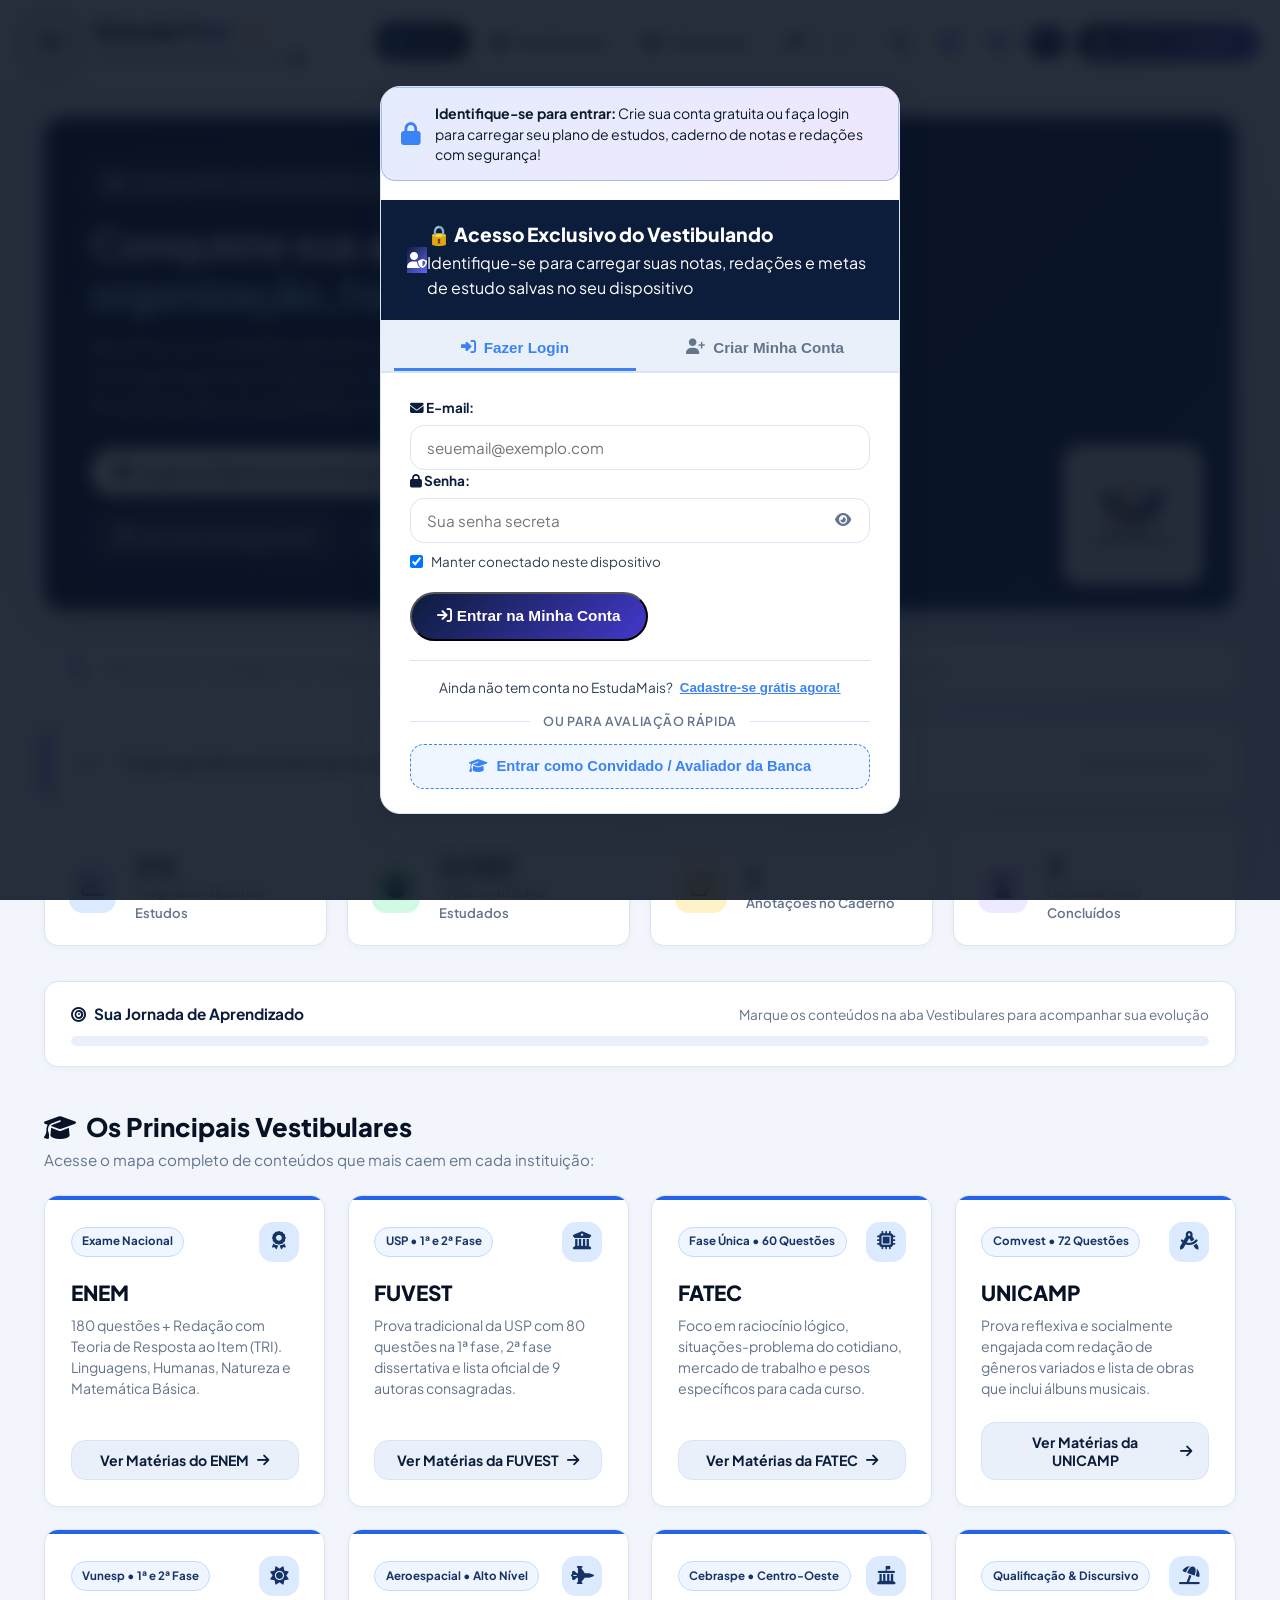
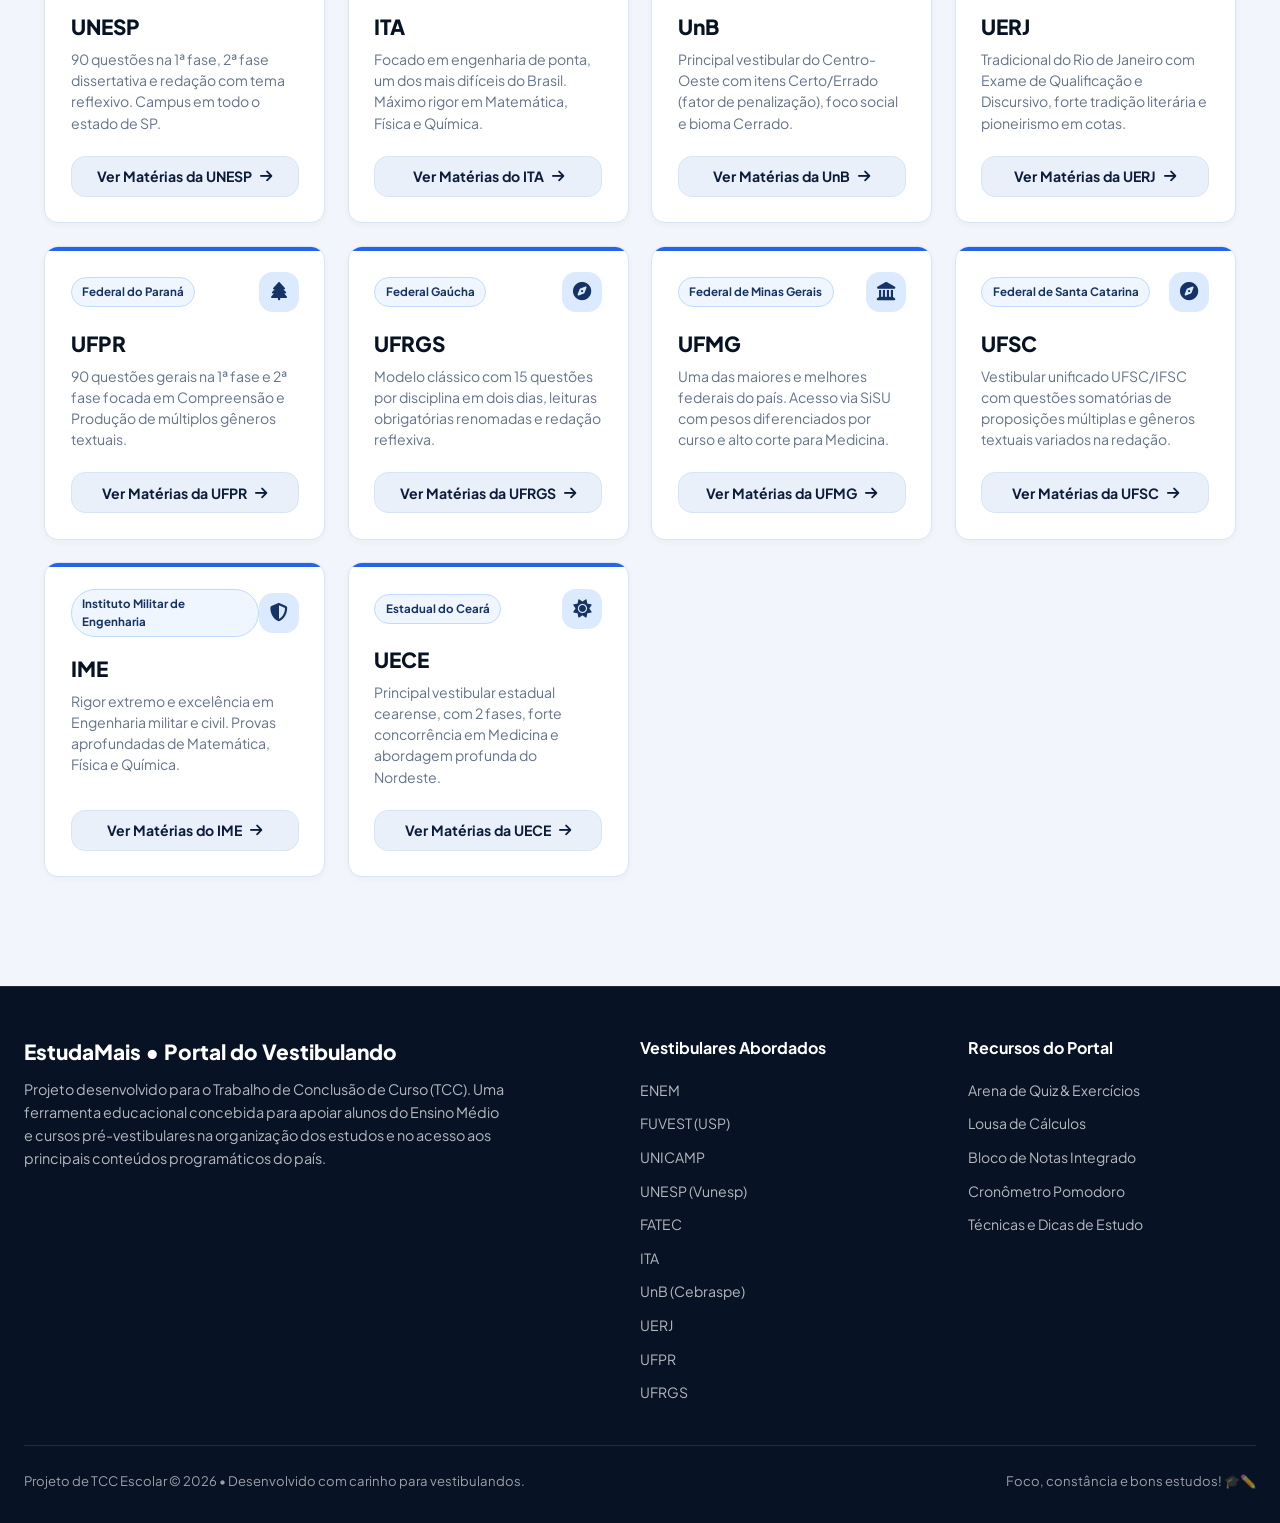
==== commit eb2d02e6: "Add files via upload" ====
--- a/index_modular.html
+++ b/index_modular.html
@@ -1522,6 +1522,12 @@
           <span>Ainda não tem conta no EstudaMais?</span>
           <button type="button" class="link-btn-switch" onclick="alternarAbaAuth('cadastro')">Cadastre-se grátis agora!</button>
         </div>
+        <div class="auth-demo-shortcut">
+          <div class="auth-divider-ou"><span>ou para avaliação rápida</span></div>
+          <button type="button" class="btn-auth-demo" onclick="entrarComoVisitante()">
+            <i class="fa-solid fa-graduation-cap"></i> Entrar como Convidado / Avaliador da Banca
+          </button>
+        </div>
       </form>
 
       <!-- Formulário de Cadastro -->
@@ -1609,6 +1615,12 @@
         <div class="auth-switch-prompt">
           <span>Já possui uma conta criada?</span>
           <button type="button" class="link-btn-switch" onclick="alternarAbaAuth('login')">Faça login agora</button>
+        </div>
+        <div class="auth-demo-shortcut">
+          <div class="auth-divider-ou"><span>ou para avaliação rápida</span></div>
+          <button type="button" class="btn-auth-demo" onclick="entrarComoVisitante()">
+            <i class="fa-solid fa-graduation-cap"></i> Entrar como Convidado / Avaliador da Banca
+          </button>
         </div>
       </form>
     </div>
--- a/css/style.css
+++ b/css/style.css
@@ -7866,6 +7866,70 @@
   text-decoration: underline;
 }
 
+.auth-demo-shortcut {
+  margin-top: 0.8rem;
+  text-align: center;
+}
+
+.auth-divider-ou {
+  display: flex;
+  align-items: center;
+  text-align: center;
+  margin: 0.75rem 0;
+  color: var(--text-muted);
+  font-size: 0.78rem;
+  font-weight: 600;
+  text-transform: uppercase;
+  letter-spacing: 0.05em;
+}
+
+.auth-divider-ou::before,
+.auth-divider-ou::after {
+  content: '';
+  flex: 1;
+  border-bottom: 1px solid var(--border-light);
+}
+
+.auth-divider-ou span {
+  padding: 0 0.8rem;
+}
+
+.btn-auth-demo {
+  width: 100%;
+  display: flex;
+  align-items: center;
+  justify-content: center;
+  gap: 0.6rem;
+  padding: 0.85rem 1.2rem;
+  border-radius: var(--radius-md);
+  border: 1.5px dashed var(--primary-accent);
+  background: var(--primary-subtle);
+  color: var(--primary-accent);
+  font-size: 0.92rem;
+  font-weight: 700;
+  cursor: pointer;
+  transition: all var(--transition-fast);
+}
+
+.btn-auth-demo:hover {
+  background: var(--primary-accent);
+  color: #ffffff;
+  border-style: solid;
+  transform: translateY(-2px);
+  box-shadow: 0 4px 14px rgba(59, 130, 246, 0.25);
+}
+
+[data-theme="dark"] .btn-auth-demo {
+  background: rgba(59, 130, 246, 0.12);
+  border-color: #38bdf8;
+  color: #38bdf8;
+}
+
+[data-theme="dark"] .btn-auth-demo:hover {
+  background: #38bdf8;
+  color: #0b111e;
+}
+
 /* Modal de Perfil */
 .modal-perfil-card {
   max-width: 580px !important;
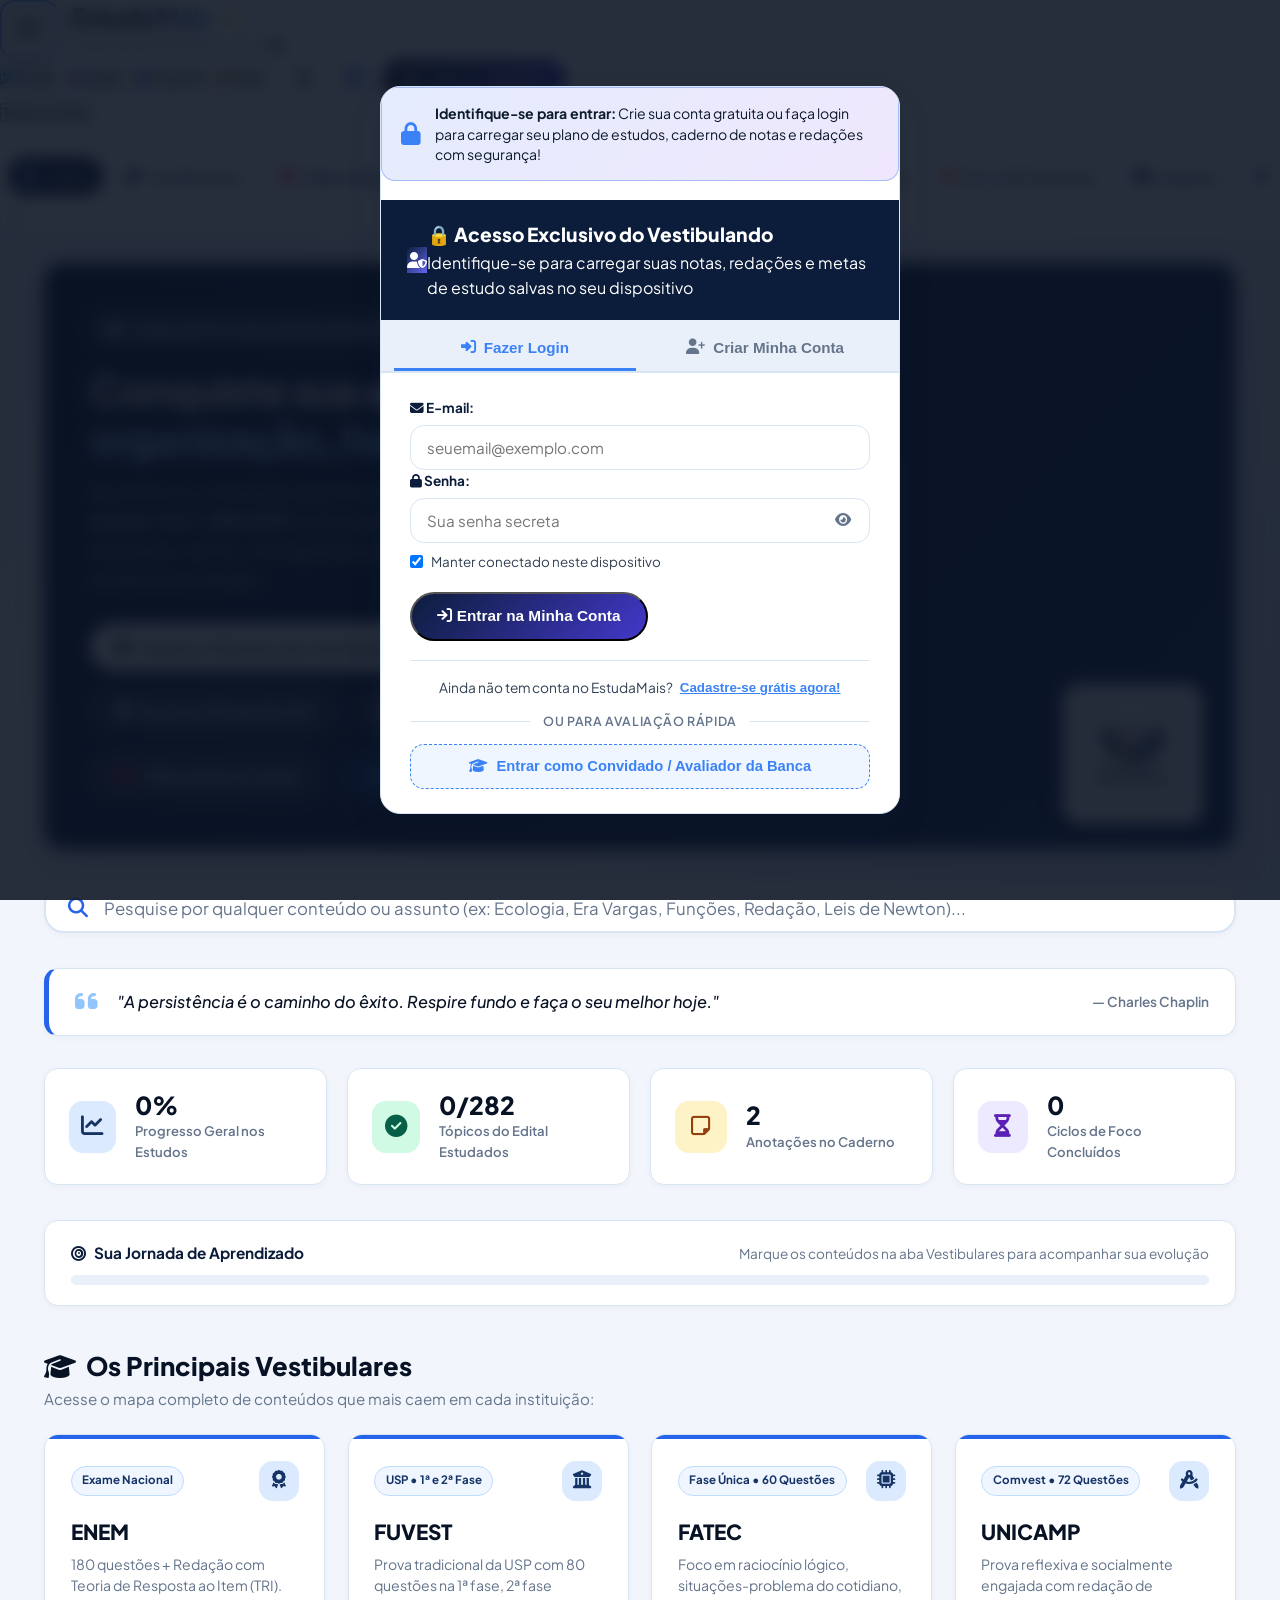
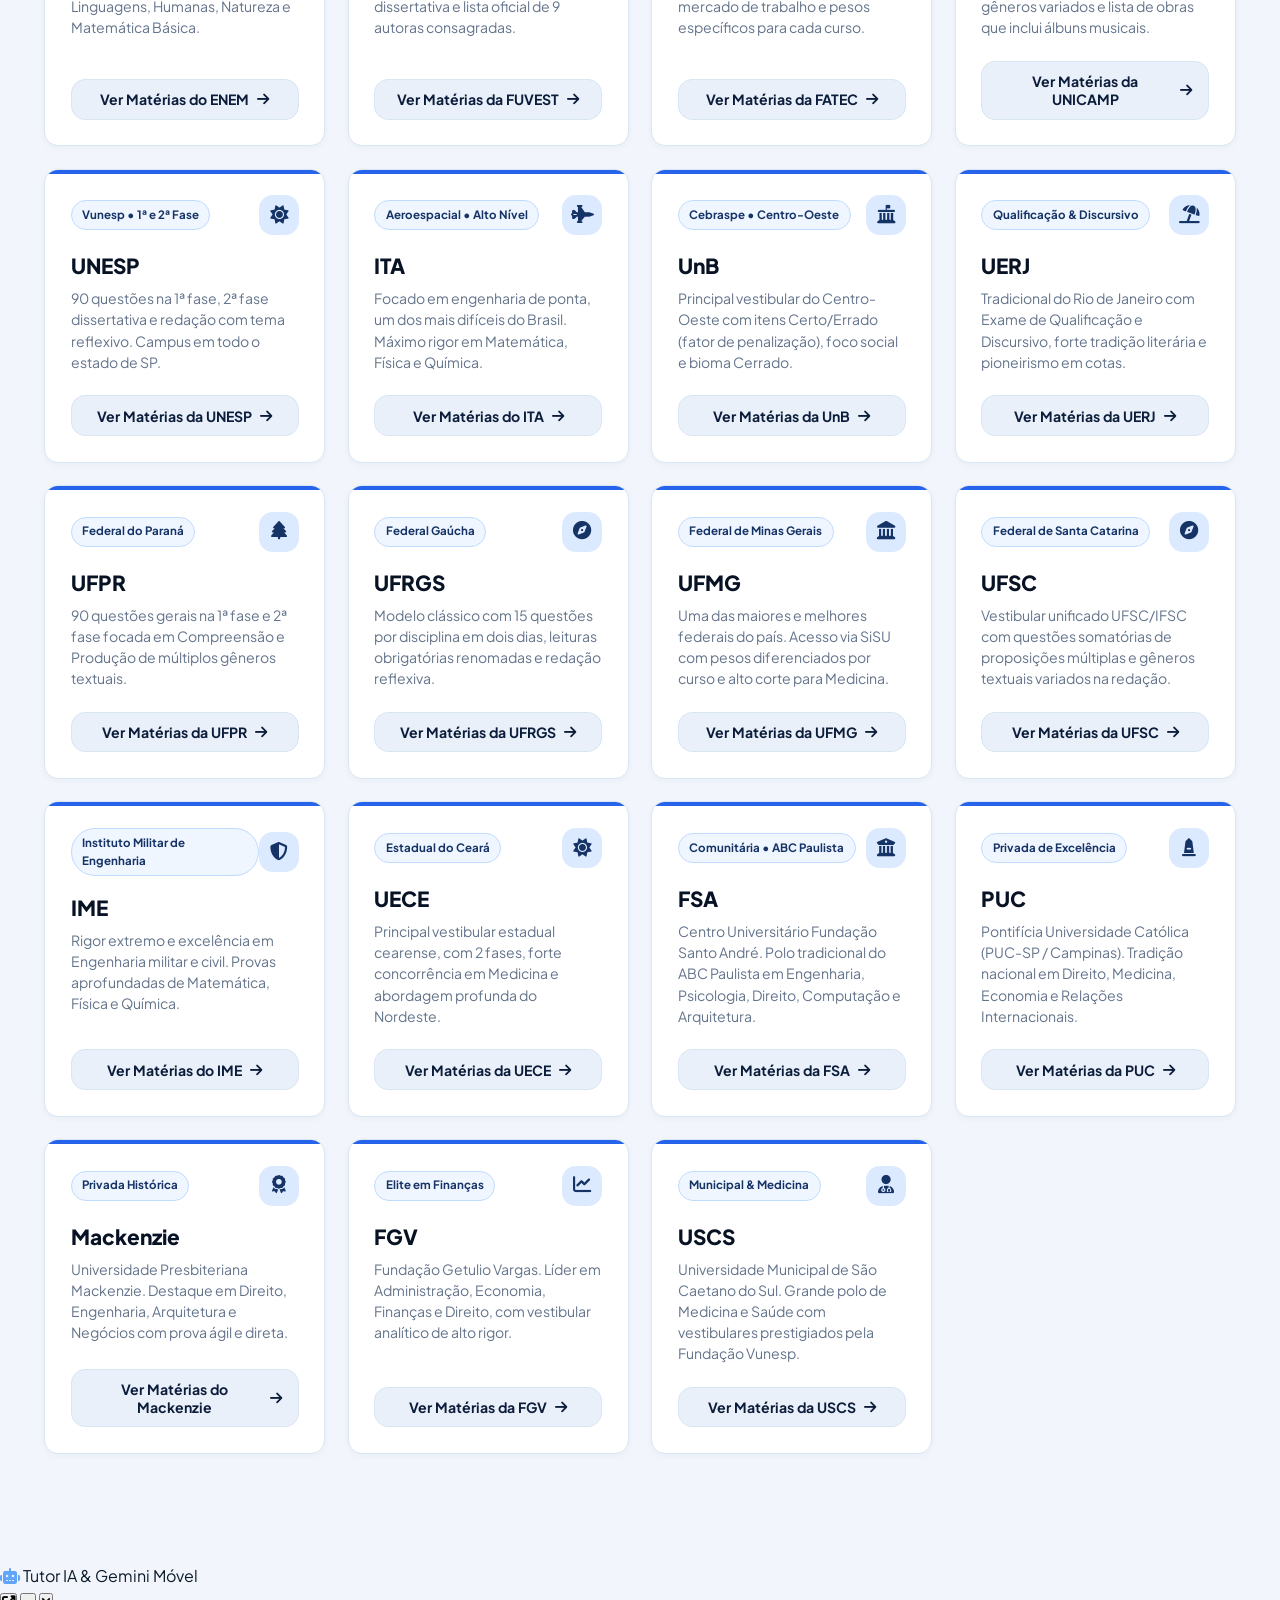
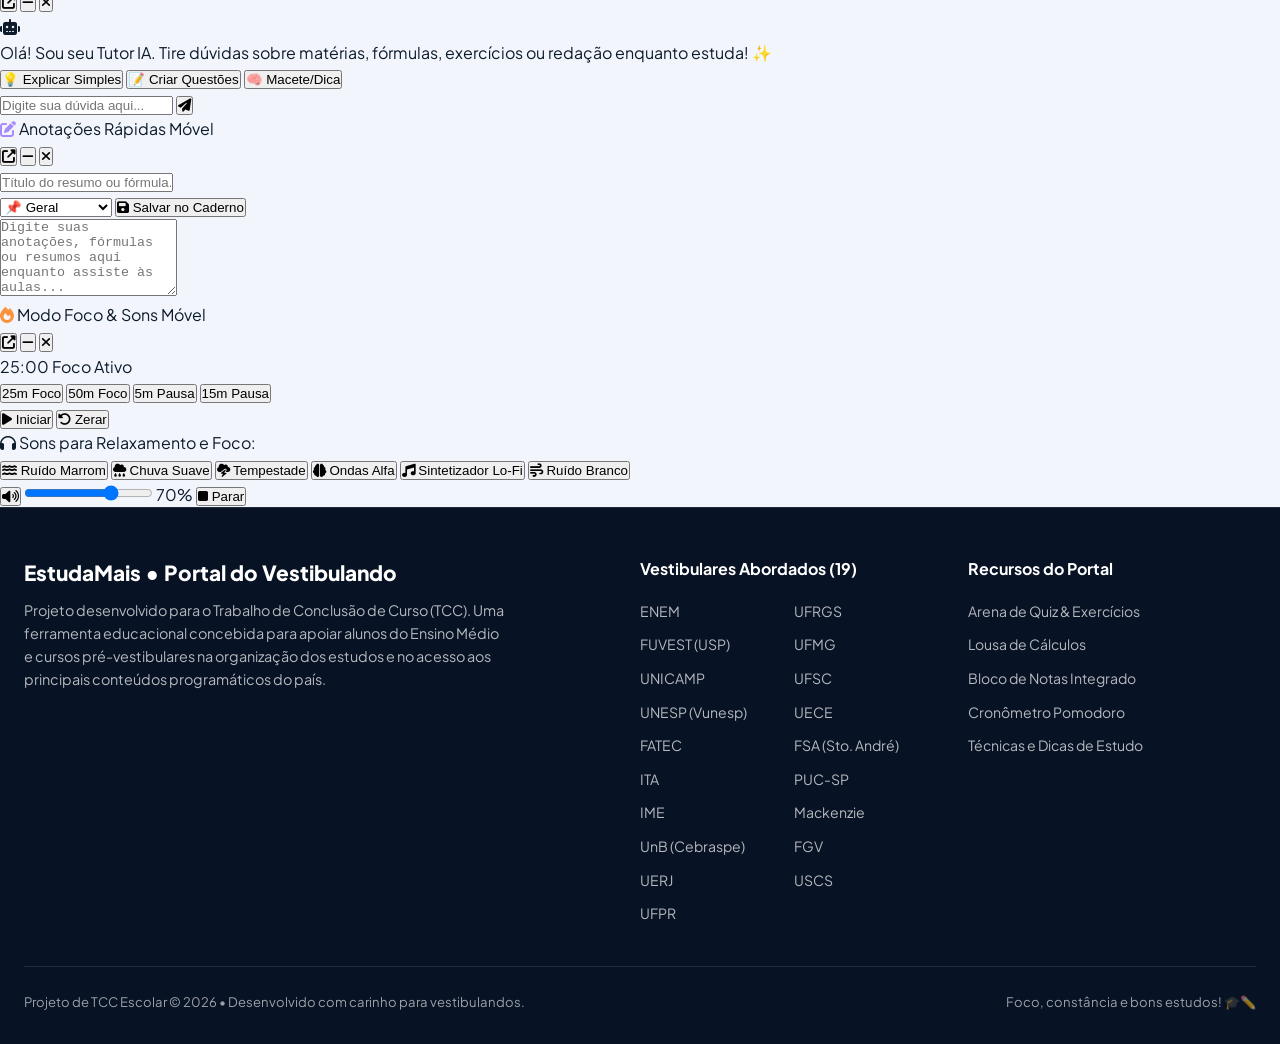
==== commit 7acf5b12: "Add files via upload" ====
--- a/index_modular.html
+++ b/index_modular.html
@@ -3,8 +3,9 @@
 <head>
   <meta charset="UTF-8">
   <meta name="viewport" content="width=device-width, initial-scale=1.0, maximum-scale=5.0">
+  <meta name="referrer" content="strict-origin-when-cross-origin">
   <title>EstudaMais • Portal do Vestibulando | Projeto de TCC</title>
-  <meta name="description" content="Plataforma de apoio aos vestibulandos com matérias mais cobradas nos 10 maiores vestibulares do Brasil, bloco de notas integrado e dicas de estudos.">
+  <meta name="description" content="Plataforma inclusiva de apoio aos vestibulandos com conteúdos mais cobrados nos maiores vestibulares públicos e privados do Brasil (ENEM, USP, FATEC, Fundação Santo André, PUC, Mackenzie, FGV, Unicamp e mais), bloco de notas e dicas de estudos.">
   
   <!-- Configurações PWA e Mobile Android -->
   <link rel="manifest" href="manifest.json">
@@ -47,12 +48,13 @@
   <!-- ========================================================
        CABEÇALHO & BARRA DE NAVEGAÇÃO
        ======================================================== -->
-  <header class="site-header">
-    <div class="header-container">
-      <div class="brand-logo" onclick="mudarAba('inicio')">
+    <header class="site-header site-header-2-andares">
+    <!-- ANDAR 1 (SUPERIOR): Marca / Logo à esquerda | Ferramentas Rápidas, Temas e Usuário à direita -->
+    <div class="header-andar-superior">
+      <div class="brand-logo" onclick="mudarAba('inicio')" title="Página Inicial">
         <!-- Logo Oficial Estuda Mais -->
         <div class="logo-icon-box logo-img-box">
-          <img src="assets/logo_estudamais.jpg" alt="Estuda Mais" class="logo-img-header" width="58" height="58">
+          <img src="assets/logo_estudamais.jpg" alt="Estuda Mais" class="logo-img-header" width="46" height="46">
         </div>
         <div class="brand-info">
           <div class="brand-title-row">
@@ -63,78 +65,28 @@
         </div>
       </div>
 
-      <!-- Barra de Navegação Horizontal Dinâmica & Animada com Rolagem Fluida -->
-      <div class="nav-carousel-wrapper">
-        <button class="nav-scroll-btn prev" id="nav-btn-prev" onclick="rolarMenuNav(-180)" title="Rolar abas para a esquerda" aria-label="Rolar abas para a esquerda">
-          <i class="fa-solid fa-chevron-left"></i>
-        </button>
-
-        <nav class="nav-scroll-container" id="nav-scroll-container">
-          <ul class="nav-menu" id="nav-menu-list">
-            <li>
-              <button class="nav-btn active" data-tab="inicio">
-                <i class="fa-solid fa-house"></i>
-                <span>Início</span>
-              </button>
-            </li>
-            <li>
-              <button class="nav-btn" data-tab="vestibulares">
-                <i class="fa-solid fa-graduation-cap"></i>
-                <span>Vestibulares</span>
-              </button>
-            </li>
-            <li>
-              <button class="nav-btn" data-tab="simulados">
-                <i class="fa-solid fa-file-signature"></i>
-                <span>Simulados</span>
-              </button>
-            </li>
-            <li>
-              <button class="nav-btn" data-tab="redacao">
-                <i class="fa-solid fa-feather-pointed"></i>
-                <span class="nav-clean-2lines">Redação<br>& IA</span>
-              </button>
-            </li>
-            <li>
-              <button class="nav-btn" data-tab="quiz">
-                <i class="fa-solid fa-gamepad"></i>
-                <span>Quiz</span>
-              </button>
-            </li>
-            <li>
-              <button class="nav-btn" data-tab="notas">
-                <i class="fa-solid fa-pen-to-square"></i>
-                <span class="nav-clean-2lines">Bloco de<br>Notas</span>
-              </button>
-            </li>
-            <li>
-              <button class="nav-btn" data-tab="ferramentas">
-                <i class="fa-solid fa-stopwatch"></i>
-                <span>Foco</span>
-              </button>
-            </li>
-            <li>
-              <button class="nav-btn" data-tab="dicas">
-                <i class="fa-solid fa-lightbulb"></i>
-                <span>Dicas</span>
-              </button>
-            </li>
-            <li>
-              <button class="nav-btn" data-tab="perfil">
-                <i class="fa-solid fa-user-graduate"></i>
-                <span class="nav-clean-2lines">Meu Perfil<br>& Carreira</span>
-              </button>
-            </li>
-          </ul>
-        </nav>
-
-        <button class="nav-scroll-btn next" id="nav-btn-next" onclick="rolarMenuNav(180)" title="Rolar abas para a direita" aria-label="Rolar abas para a direita">
-          <i class="fa-solid fa-chevron-right"></i>
-        </button>
-      </div>
-
       <div class="header-actions">
-        <!-- Alternador Rápido Claro / Escuro -->
+        <!-- Abas Fixas Rápidas: Lousa, Notas, Tutor IA e Foco (Móveis e Flutuantes) -->
+        <button type="button" class="btn-header-quick-fixo" onclick="alternarJanelaFlutuante('lousa')" title="Abrir Lousa de Contas & Cálculos Móvel">
+          <i class="fa-solid fa-pen-ruler" style="color: #0284c7;"></i>
+          <span>Lousa</span>
+        </button>
+        <button type="button" class="btn-header-quick-fixo" onclick="alternarJanelaFlutuante('notas')" title="Abrir Bloco de Anotações Móvel">
+          <i class="fa-solid fa-pen-to-square" style="color: #7c3aed;"></i>
+          <span>Notas</span>
+        </button>
+        <button type="button" class="btn-header-quick-fixo btn-header-ia" onclick="alternarJanelaFlutuante('ia')" title="Abrir Tutor IA & Gemini Móvel">
+          <i class="fa-solid fa-robot" style="color: #3b82f6;"></i>
+          <span>Tutor IA</span>
+        </button>
+        <button type="button" class="btn-header-quick-fixo btn-header-foco" onclick="alternarJanelaFlutuante('foco')" title="Abrir Foco Pomodoro & Sons Ambientes Móvel">
+          <i class="fa-solid fa-fire" style="color: #f97316;"></i>
+          <span>Foco</span>
+        </button>
+
+        <span class="header-divider-v"></span>
+
+        <!-- Alternador Rápido Claro / Escuro / Descanso -->
         <button class="btn-header-theme-toggle" id="btn-theme-toggle" onclick="alternarModoEscuro()" title="Alternar Modo Claro / Escuro" aria-label="Modo Claro ou Escuro">
           <i class="fa-solid fa-moon" id="icon-theme-toggle"></i>
         </button>
@@ -143,15 +95,6 @@
         <button class="btn-header-palette" onclick="abrirModalCores()" title="Personalizar Cores do Tema" aria-label="Cores do Tema">
           <i class="fa-solid fa-palette"></i>
           <span>Cores</span>
-        </button>
-
-        <button class="btn-header-scratchpad" onclick="alternarLousaRascunho()" title="Abrir Lousa para Rabiscar e Fazer Contas">
-          <i class="fa-solid fa-pen-ruler"></i>
-          <span>Lousa de Contas</span>
-        </button>
-        <button class="btn-header-cta" onclick="abrirModalNovaNota()">
-          <i class="fa-solid fa-plus"></i>
-          <span>Nova Nota</span>
         </button>
 
         <!-- Área de Usuário / Login / Cadastro -->
@@ -161,6 +104,103 @@
             <span>Entrar / Cadastrar</span>
           </button>
         </div>
+      </div>
+    </div>
+
+    <!-- ANDAR 2 (INFERIOR): Barra de Abas Completa e Espaçosa com Rolagem -->
+    <div class="header-andar-inferior">
+      <div class="nav-grouped-wrapper">
+        <!-- Botão com as 3 Listras Clássicas (☰) em Alto Contraste & Destaque -->
+        <button type="button" class="btn-menu-hamburguer" id="btn-menu-hamburguer" onclick="alternarModalMenuAbas()" title="Ver todas as abas organizadas em grupos (☰)" aria-label="Menu de Abas">
+          <span class="icone-hamburguer-listras" aria-hidden="true">
+            <span></span>
+            <span></span>
+            <span></span>
+          </span>
+          <span class="texto-menu-hamburguer">Todas as Abas</span>
+        </button>
+
+        <!-- Seta Esquerda para Rolar Abas -->
+        <button type="button" class="nav-scroll-btn prev visible" id="nav-btn-prev" onclick="rolarMenuNav(-200)" title="Rolar abas para a esquerda" aria-label="Rolar abas para a esquerda">
+          <i class="fa-solid fa-chevron-left"></i>
+        </button>
+
+        <!-- Abas Principais em Linha Direta com Rolagem Ampla -->
+        <nav class="nav-scroll-container" id="nav-scroll-container">
+          <ul class="nav-menu" id="nav-menu-list">
+            <li>
+              <button type="button" class="nav-btn active" data-tab="inicio" onclick="mudarAba('inicio')">
+                <i class="fa-solid fa-house"></i>
+                <span>Início</span>
+              </button>
+            </li>
+            <li>
+              <button type="button" class="nav-btn" data-tab="vestibulares" onclick="mudarAba('vestibulares')">
+                <i class="fa-solid fa-graduation-cap"></i>
+                <span>Vestibulares</span>
+              </button>
+            </li>
+            <li>
+              <button type="button" class="nav-btn" data-tab="videoaulas" onclick="mudarAba('videoaulas')">
+                <i class="fa-brands fa-youtube" style="color: #ef4444;"></i>
+                <span>Vídeo Aulas</span>
+              </button>
+            </li>
+            <li>
+              <button type="button" class="nav-btn" data-tab="simulados" onclick="mudarAba('simulados')">
+                <i class="fa-solid fa-file-signature"></i>
+                <span>Simulados</span>
+              </button>
+            </li>
+            <li>
+              <button type="button" class="nav-btn" data-tab="redacao" onclick="mudarAba('redacao')">
+                <i class="fa-solid fa-feather-pointed"></i>
+                <span>Redação</span>
+              </button>
+            </li>
+            <li>
+              <button type="button" class="nav-btn" data-tab="quiz" onclick="mudarAba('quiz')">
+                <i class="fa-solid fa-gamepad"></i>
+                <span>Quiz</span>
+              </button>
+            </li>
+            <li>
+              <button type="button" class="nav-btn" data-tab="cronograma" onclick="mudarAba('cronograma')">
+                <i class="fa-solid fa-calendar-days"></i>
+                <span>Cronograma</span>
+              </button>
+            </li>
+            <li>
+              <button type="button" class="nav-btn" data-tab="ferramentas" onclick="mudarAba('ferramentas')">
+                <i class="fa-solid fa-fire" style="color: #f97316;"></i>
+                <span>Foco & Pomodoro</span>
+              </button>
+            </li>
+            <li>
+              <button type="button" class="nav-btn" data-tab="notas" onclick="mudarAba('notas')">
+                <i class="fa-solid fa-book"></i>
+                <span>Caderno</span>
+              </button>
+            </li>
+            <li>
+              <button type="button" class="nav-btn" data-tab="dicas" onclick="mudarAba('dicas')">
+                <i class="fa-solid fa-lightbulb"></i>
+                <span>Dicas</span>
+              </button>
+            </li>
+            <li>
+              <button type="button" class="nav-btn" data-tab="perfil" onclick="mudarAba('perfil')">
+                <i class="fa-solid fa-user-graduate"></i>
+                <span>Perfil</span>
+              </button>
+            </li>
+          </ul>
+        </nav>
+
+        <!-- Seta Direita para Rolar Abas -->
+        <button type="button" class="nav-scroll-btn next visible" id="nav-btn-next" onclick="rolarMenuNav(200)" title="Rolar abas para a direita" aria-label="Rolar abas para a direita">
+          <i class="fa-solid fa-chevron-right"></i>
+        </button>
       </div>
     </div>
   </header>
@@ -186,7 +226,7 @@
             Conquiste sua aprovação com <span class="highlight">organização, foco e calma</span>.
           </h1>
           <p class="hero-subtitle">
-            Reunimos os conteúdos que mais caem no <strong>ENEM</strong>, <strong>FUVEST</strong>, <strong>FATEC</strong> e <strong>UNICAMP</strong>, acompanhados de um bloco de notas digital, técnicas de estudo comprovadas e ferramentas de concentração em um ambiente acolhedor.
+            Reunimos os conteúdos que mais caem no <strong>ENEM</strong>, <strong>FUVEST</strong>, <strong>FATEC</strong>, <strong>FSA (Fundação Santo André)</strong>, <strong>PUC</strong>, <strong>UNICAMP</strong> e principais faculdades públicas e privadas, acompanhados de simulados com IA, cronograma personalizado, caderno digital e ferramentas de foco em um ambiente acolhedor.
           </p>
           <div class="hero-actions">
             <button class="btn-hero-primary" data-goto="vestibulares">
@@ -205,6 +245,18 @@
               <i class="fa-solid fa-gamepad"></i>
               <span>Quiz & Exercícios</span>
             </button>
+            <button class="btn-hero-secondary" data-goto="cronograma">
+              <i class="fa-solid fa-calendar-days"></i>
+              <span>Cronograma Semanal</span>
+            </button>
+            <button class="btn-hero-secondary" data-goto="videoaulas">
+              <i class="fa-brands fa-youtube" style="color: #ef4444;"></i>
+              <span>Vídeo Aulas & Canais</span>
+            </button>
+            <button class="btn-hero-secondary" data-goto="chat-ia" style="border-color: var(--primary-accent); background: color-mix(in srgb, var(--primary-accent) 20%, transparent);">
+              <i class="fa-solid fa-robot" style="color: var(--primary-accent-light, #93c5fd);"></i>
+              <span>Tutor IA & Gemini</span>
+            </button>
           </div>
         </div>
         <!-- Emblema Decorativo no Hero -->
@@ -224,7 +276,11 @@
       </div>
 
       <!-- Frase Motivacional Diária -->
-      <div id="frase-motivacional" class="card-frase-dia"></div>
+      <div id="frase-motivacional" class="card-frase-dia">
+        <i class="fa-solid fa-quote-left quote-icon"></i>
+        <p class="frase-texto">"A persistência é o caminho do êxito na conquista da sua vaga."</p>
+        <span class="frase-autor">— Equipe EstudaMais</span>
+      </div>
 
       <!-- Estatísticas & Progresso Geral do Aluno -->
       <div class="dashboard-grid-stats">
@@ -243,7 +299,7 @@
             <i class="fa-solid fa-circle-check"></i>
           </div>
           <div class="stat-data">
-            <span class="stat-num" id="stat-topicos-concluidos">0/0</span>
+            <span class="stat-num" id="stat-topicos-concluidos">0/350</span>
             <span class="stat-label">Tópicos do Edital Estudados</span>
           </div>
         </div>
@@ -479,6 +535,76 @@
           <p class="vest-preview-desc">Principal vestibular estadual cearense, com 2 fases, forte concorrência em Medicina e abordagem profunda do Nordeste.</p>
           <button class="btn-acessar-vest" onclick="irParaVestibular('uece')">
             <span>Ver Matérias da UECE</span>
+            <i class="fa-solid fa-arrow-right"></i>
+          </button>
+        </div>
+
+        <!-- Card Preview FSA (Fundação Santo André) -->
+        <div class="vest-card-preview">
+          <div class="vest-preview-topo">
+            <span class="vest-badge-mini">Comunitária • ABC Paulista</span>
+            <div class="vest-preview-icon"><i class="fa-solid fa-building-columns"></i></div>
+          </div>
+          <h3 class="vest-preview-nome">FSA</h3>
+          <p class="vest-preview-desc">Centro Universitário Fundação Santo André. Polo tradicional do ABC Paulista em Engenharia, Psicologia, Direito, Computação e Arquitetura.</p>
+          <button class="btn-acessar-vest" onclick="irParaVestibular('fsa')">
+            <span>Ver Matérias da FSA</span>
+            <i class="fa-solid fa-arrow-right"></i>
+          </button>
+        </div>
+
+        <!-- Card Preview PUC -->
+        <div class="vest-card-preview">
+          <div class="vest-preview-topo">
+            <span class="vest-badge-mini">Privada de Excelência</span>
+            <div class="vest-preview-icon"><i class="fa-solid fa-monument"></i></div>
+          </div>
+          <h3 class="vest-preview-nome">PUC</h3>
+          <p class="vest-preview-desc">Pontifícia Universidade Católica (PUC-SP / Campinas). Tradição nacional em Direito, Medicina, Economia e Relações Internacionais.</p>
+          <button class="btn-acessar-vest" onclick="irParaVestibular('puc')">
+            <span>Ver Matérias da PUC</span>
+            <i class="fa-solid fa-arrow-right"></i>
+          </button>
+        </div>
+
+        <!-- Card Preview Mackenzie -->
+        <div class="vest-card-preview">
+          <div class="vest-preview-topo">
+            <span class="vest-badge-mini">Privada Histórica</span>
+            <div class="vest-preview-icon"><i class="fa-solid fa-award"></i></div>
+          </div>
+          <h3 class="vest-preview-nome">Mackenzie</h3>
+          <p class="vest-preview-desc">Universidade Presbiteriana Mackenzie. Destaque em Direito, Engenharia, Arquitetura e Negócios com prova ágil e direta.</p>
+          <button class="btn-acessar-vest" onclick="irParaVestibular('mackenzie')">
+            <span>Ver Matérias do Mackenzie</span>
+            <i class="fa-solid fa-arrow-right"></i>
+          </button>
+        </div>
+
+        <!-- Card Preview FGV -->
+        <div class="vest-card-preview">
+          <div class="vest-preview-topo">
+            <span class="vest-badge-mini">Elite em Finanças</span>
+            <div class="vest-preview-icon"><i class="fa-solid fa-chart-line"></i></div>
+          </div>
+          <h3 class="vest-preview-nome">FGV</h3>
+          <p class="vest-preview-desc">Fundação Getulio Vargas. Líder em Administração, Economia, Finanças e Direito, com vestibular analítico de alto rigor.</p>
+          <button class="btn-acessar-vest" onclick="irParaVestibular('fgv')">
+            <span>Ver Matérias da FGV</span>
+            <i class="fa-solid fa-arrow-right"></i>
+          </button>
+        </div>
+
+        <!-- Card Preview USCS -->
+        <div class="vest-card-preview">
+          <div class="vest-preview-topo">
+            <span class="vest-badge-mini">Municipal & Medicina</span>
+            <div class="vest-preview-icon"><i class="fa-solid fa-user-doctor"></i></div>
+          </div>
+          <h3 class="vest-preview-nome">USCS</h3>
+          <p class="vest-preview-desc">Universidade Municipal de São Caetano do Sul. Grande polo de Medicina e Saúde com vestibulares prestigiados pela Fundação Vunesp.</p>
+          <button class="btn-acessar-vest" onclick="irParaVestibular('uscs')">
+            <span>Ver Matérias da USCS</span>
             <i class="fa-solid fa-arrow-right"></i>
           </button>
         </div>
@@ -639,12 +765,47 @@
             </button>
           </div>
 
-          <!-- Gerador de Som Ambiente de Chuva -->
-          <div class="ambient-sound-box">
-            <button class="btn-som-chuva" id="btn-som-ambiente">
-              <i class="fa-solid fa-cloud-rain"></i>
-              <span>Ativar Som de Chuva Suave</span>
-            </button>
+          <!-- Gerador Completo de Sons Ambientes de Foco & Relaxamento -->
+          <div class="ambient-sound-station">
+            <div class="sound-station-header">
+              <i class="fa-solid fa-headphones"></i>
+              <h4>Sons Ambientes de Foco & Relaxamento Profundo</h4>
+            </div>
+            <p class="sound-station-desc">Bloqueie conversas e ruídos externos para acelerar sua memorização com ondas sonoras sintetizadas:</p>
+            <div class="sound-station-chips-grid">
+              <button type="button" class="btn-som-chip" data-som="brown" onclick="selecionarSomAmbiente('brown')">
+                <i class="fa-solid fa-water"></i> Ruído Marrom
+              </button>
+              <button type="button" class="btn-som-chip" data-som="rain" onclick="selecionarSomAmbiente('rain')">
+                <i class="fa-solid fa-cloud-rain"></i> Chuva Suave
+              </button>
+              <button type="button" class="btn-som-chip" data-som="thunder" onclick="selecionarSomAmbiente('thunder')">
+                <i class="fa-solid fa-cloud-bolt"></i> Tempestade
+              </button>
+              <button type="button" class="btn-som-chip" data-som="alpha" onclick="selecionarSomAmbiente('alpha')">
+                <i class="fa-solid fa-brain"></i> Ondas Alfa (10Hz)
+              </button>
+              <button type="button" class="btn-som-chip" data-som="lofi" onclick="selecionarSomAmbiente('lofi')">
+                <i class="fa-solid fa-music"></i> Sintetizador Lo-Fi
+              </button>
+              <button type="button" class="btn-som-chip" data-som="white" onclick="selecionarSomAmbiente('white')">
+                <i class="fa-solid fa-wind"></i> Ruído Branco
+              </button>
+            </div>
+
+            <!-- Controle de Volume com Slider e Botão Parar -->
+            <div class="sound-station-volume-bar">
+              <div class="volume-control-group">
+                <button type="button" class="btn-volume-icon" onclick="alternarMudoSomAmbiente()" title="Mutar / Desmutar Áudio">
+                  <i class="fa-solid fa-volume-high" id="icone-foco-volume-tab"></i>
+                </button>
+                <input type="range" class="foco-slider-volume" id="foco-slider-volume-tab" min="0" max="100" value="70" oninput="ajustarVolumeSomAmbiente(this.value)">
+                <span class="volume-val-badge" id="foco-volume-percent-tab">70%</span>
+              </div>
+              <button type="button" class="btn-som-stop-global" onclick="pararTodosSonsAmbientes()">
+                <i class="fa-solid fa-stop"></i> Parar Som
+              </button>
+            </div>
           </div>
         </div>
 
@@ -763,15 +924,27 @@
 
       <!-- Seletor e Informações do Tema Selecionado -->
       <div class="redacao-controle-card">
-        <div class="redacao-seletor-row">
-          <label for="redacao-select-tema" class="redacao-select-label">
-            <i class="fa-solid fa-bookmark"></i> Escolha a Proposta de Redação:
-          </label>
-          <div class="redacao-select-wrapper">
-            <select id="redacao-select-tema" class="form-select redacao-select">
-              <!-- Preenchido via app.js -->
-            </select>
-          </div>
+        <!-- Barra Moderna de Escolha de Tema & Criação com IA -->
+        <div class="redacao-seletor-moderno">
+          <div class="redacao-seletor-top-row">
+            <div class="redacao-seletor-info-box">
+              <span class="redacao-kicker"><i class="fa-solid fa-bookmark"></i> Proposta Atual Selecionada:</span>
+              <span class="redacao-tema-atual-nome" id="redacao-tema-selecionado-texto">Carregando tema oficial...</span>
+            </div>
+            <div class="redacao-seletor-botoes-acao">
+              <button type="button" class="btn-abrir-catalogo-temas" onclick="abrirCatalogoTemasRedacao()" title="Navegar e pesquisar todos os temas disponíveis">
+                <i class="fa-solid fa-layer-group"></i> <span>Explorar & Trocar Tema</span>
+              </button>
+              <button type="button" class="btn-criar-tema-gemini" onclick="abrirModalCriarTemaRedacao()" title="Criar um tema personalizado e gerar textos motivadores com Gemini">
+                <i class="fa-solid fa-wand-magic-sparkles"></i> <span>Criar Tema com IA (Gemini)</span>
+              </button>
+            </div>
+          </div>
+
+          <!-- Select nativo mantido oculto para sincronia completa de scripts -->
+          <select id="redacao-select-tema" class="form-select redacao-select" style="display: none;">
+            <!-- Preenchido via app.js -->
+          </select>
         </div>
 
         <div class="redacao-tema-info-card">
@@ -930,6 +1103,89 @@
           <p>Treine em condições reais de prova com cronômetro oficial regressivo, cartão-resposta eletrônico, pontuação por área do saber e gabarito comentado questão por questão.</p>
         </div>
 
+        <!-- Abas de Alternância: Simulados das Bancas vs Gerador por Tema -->
+        <div class="simulado-nav-tabs-wrapper">
+          <button class="simulado-nav-pill active" id="pill-simulados-bancas" onclick="alternarModoVisualizacaoSimulados('bancas')">
+            <i class="fa-solid fa-graduation-cap"></i> Simulados das Bancas Oficiais
+          </button>
+          <button class="simulado-nav-pill" id="pill-simulados-custom" onclick="alternarModoVisualizacaoSimulados('custom')">
+            <i class="fa-solid fa-sliders"></i> Gerador Sob Medida por Tema (Novo!)
+          </button>
+        </div>
+
+        <!-- PAINEL GERADOR SOB MEDIDA POR DISCIPLINA E TEMA -->
+        <div class="simulado-custom-builder-card" id="simulado-custom-builder-card" style="display: none;">
+          <div class="custom-builder-header">
+            <div class="custom-builder-icon"><i class="fa-solid fa-wand-magic-sparkles"></i></div>
+            <div>
+              <h3>Monte seu Simulado Personalizado por Disciplina e Tema</h3>
+              <p>Escolha a matéria, o tema específico e o vestibular de preferência para gerar uma prova sob medida focada nos seus estudos:</p>
+            </div>
+          </div>
+
+          <div class="custom-builder-grid">
+            <!-- 1. Vestibular -->
+            <div class="custom-builder-field">
+              <label for="builder-vestibular"><i class="fa-solid fa-landmark"></i> Vestibular Alvo:</label>
+              <select id="builder-vestibular" class="form-select builder-select">
+                <option value="todos">Todos os Vestibulares (Multidisciplinar)</option>
+                <option value="ENEM">ENEM (Exame Nacional do Ensino Médio)</option>
+                <option value="FSA">FSA (Fundação Santo André)</option>
+                <option value="FUVEST">FUVEST / USP</option>
+                <option value="UNICAMP">UNICAMP (Comvest)</option>
+                <option value="UNESP">UNESP (VUNESP)</option>
+                <option value="FATEC">FATEC (Centro Paula Souza)</option>
+                <option value="PUC">PUC (Pontifícia Universidade Católica)</option>
+                <option value="Mackenzie">Mackenzie (Tradição e Conteúdo)</option>
+                <option value="FGV">FGV (Economia & Raciocínio Analítico)</option>
+                <option value="USCS">USCS / Medicina (VUNESP)</option>
+                <option value="ITA">ITA & IME (Militares / Exatas Avançadas)</option>
+              </select>
+            </div>
+
+            <!-- 2. Disciplina -->
+            <div class="custom-builder-field">
+              <label for="builder-disciplina"><i class="fa-solid fa-book"></i> Disciplina Principal:</label>
+              <select id="builder-disciplina" class="form-select builder-select" onchange="atualizarOpcoesTemasSimulado()">
+                <option value="Matemática">Matemática</option>
+                <option value="Física">Física</option>
+                <option value="Química">Química</option>
+                <option value="Biologia">Biologia</option>
+                <option value="História">História</option>
+                <option value="Geografia">Geografia</option>
+                <option value="Língua Portuguesa">Língua Portuguesa</option>
+                <option value="Literatura">Literatura</option>
+                <option value="Filosofia & Sociologia">Filosofia & Sociologia</option>
+                <option value="Inglês">Inglês</option>
+              </select>
+            </div>
+
+            <!-- 3. Tema Específico -->
+            <div class="custom-builder-field">
+              <label for="builder-tema"><i class="fa-solid fa-list-check"></i> Tema Específico:</label>
+              <select id="builder-tema" class="form-select builder-select">
+                <!-- Populado dinamicamente via atualizarOpcoesTemasSimulado() -->
+              </select>
+            </div>
+
+            <!-- 4. Quantidade de Questões -->
+            <div class="custom-builder-field">
+              <label for="builder-qtd-questoes"><i class="fa-solid fa-hashtag"></i> Quantidade de Questões:</label>
+              <select id="builder-qtd-questoes" class="form-select builder-select">
+                <option value="5">5 Questões (Simulado Rápido • ~15 min)</option>
+                <option value="10" selected>10 Questões (Padrão Oficial • ~30 min)</option>
+                <option value="15">15 Questões (Treino Intensivo • ~45 min)</option>
+              </select>
+            </div>
+          </div>
+
+          <div class="custom-builder-footer">
+            <button class="btn-gerar-simulado-custom" onclick="gerarSimuladoCustomizadoPorTema()">
+              <i class="fa-solid fa-bolt"></i> Criar & Iniciar Simulado por Tema Agora
+            </button>
+          </div>
+        </div>
+
         <!-- Grid de Cards de Simulados Disponíveis -->
         <div class="simulados-grid-cards" id="simulados-lista-cards">
           <!-- Renderizado via app.js inicializarSimulados() -->
@@ -1066,6 +1322,10 @@
         </div>
 
         <div class="perfil-hero-actions">
+          <button class="btn-perfil-tour" onclick="abrirTourSlides(true)" title="Ver Apresentação e Tour das Funções">
+            <i class="fa-solid fa-play"></i>
+            <span>Tour do Site (Slides)</span>
+          </button>
           <button class="btn-perfil-editar" onclick="abrirModalEditarPerfil()">
             <i class="fa-solid fa-user-pen"></i>
             <span>Editar Perfil</span>
@@ -1171,27 +1431,37 @@
         </div>
       </div>
 
-      <!-- Central de Banco de Dados & Backup -->
+      <!-- Central de Banco de Dados & Sincronização em Nuvem -->
       <div class="perfil-database-secao">
         <div class="db-secao-header">
           <div class="db-secao-title">
-            <i class="fa-solid fa-database"></i>
+            <i class="fa-solid fa-cloud-arrow-up" style="color: #0284c7;"></i>
             <div>
-              <h3>Banco de Dados & Armazenamento da Conta</h3>
-              <p>Seus dados são salvos localmente no seu dispositivo via <strong>IndexedDB</strong> com redundância e privacidade 100% garantida.</p>
-            </div>
-          </div>
-          <span class="db-badge-secure"><i class="fa-solid fa-shield-halved"></i> 100% Offline & Gratuito</span>
+              <h3>Banco de Dados em Nuvem & Multi-Dispositivos</h3>
+              <p>Seus estudos (progresso, notas, cronograma, redações e metas) são salvos de forma segura no <strong>IndexedDB local</strong> e sincronizados na <strong>Nuvem EstudaMais</strong> para você acessá-los em qualquer computador, celular ou tablet através do seu login!</p>
+            </div>
+          </div>
+          <span class="db-badge-secure cloud-sync-badge" id="cloud-sync-status-badge">
+            <i class="fa-solid fa-cloud-arrow-up" style="color: #0284c7;"></i> Nuvem Ativa
+          </span>
         </div>
 
         <div class="db-actions-row">
-          <button class="btn-db-export" onclick="exportarDadosPerfil()">
+          <button type="button" class="btn-db-cloud" onclick="sincronizarManualmenteNuvem()" id="btn-sync-nuvem" title="Salvar dados atuais na nuvem">
+            <i class="fa-solid fa-rotate"></i>
+            <span>Sincronizar Agora com a Nuvem</span>
+          </button>
+          <button type="button" class="btn-db-devices" onclick="abrirModalConectarDispositivo()" title="Acessar seus dados em outro celular ou PC">
+            <i class="fa-solid fa-mobile-screen-button"></i>
+            <span>Acessar em Outro Dispositivo</span>
+          </button>
+          <button class="btn-db-export" onclick="exportarDadosPerfil()" title="Baixar arquivo de backup local">
             <i class="fa-solid fa-download"></i>
-            <span>Exportar Backup Completo (.json)</span>
-          </button>
-          <label class="btn-db-import">
+            <span>Exportar Backup (.json)</span>
+          </button>
+          <label class="btn-db-import" title="Carregar arquivo de backup">
             <i class="fa-solid fa-upload"></i>
-            <span>Restaurar / Importar Backup (.json)</span>
+            <span>Restaurar Backup (.json)</span>
             <input type="file" accept=".json" onchange="importarDadosPerfil(event)" style="display:none;">
           </label>
         </div>
@@ -1199,23 +1469,387 @@
 
     </section>
 
-  </main>
+
+    <!-- ========================================================
+         ABA: CHAT IA - TUTOR VIRTUAL DO ESTUDANTE (GOOGLE GEMINI)
+         ======================================================== -->
+    <section id="tab-chat-ia" class="tab-content">
+      
+      <div class="chat-ia-header-card">
+        <div class="chat-ia-header-info">
+          <div class="chat-ia-badge">
+            <i class="fa-solid fa-wand-magic-sparkles"></i>
+            <span>Google Gemini Neural Engine • Disponível 24/7 Sem Limite</span>
+          </div>
+          <h2><i class="fa-solid fa-robot"></i> Tutor de Inteligência Artificial</h2>
+          <p>Tire dúvidas, peça explicações pedagógicas passo a passo, resoluções de questões difíceis e monte planos de estudo sob medida para o seu vestibular foco.</p>
+        </div>
+        <div class="chat-ia-header-actions">
+          <button type="button" class="btn-chat-limpar" onclick="limparHistoricoChatIA()" title="Reiniciar Conversa">
+            <i class="fa-solid fa-rotate-right"></i>
+            <span>Nova Conversa</span>
+          </button>
+          <button type="button" class="btn-chat-config-gemini" onclick="abrirModalConfigGemini()" title="Gerenciar API Key do Gemini">
+            <i class="fa-solid fa-key"></i>
+            <span>Configurar Chave</span>
+          </button>
+        </div>
+      </div>
+
+      <!-- Modos de Personalidade da IA -->
+      <div class="chat-ia-modos-bar">
+        <button type="button" class="chat-ia-modo-pill active" data-modo="tutor" onclick="alternarModoChatIA('tutor')">
+          <i class="fa-solid fa-graduation-cap"></i> <span>Tutor Focado</span>
+        </button>
+        <button type="button" class="chat-ia-modo-pill" data-modo="desafio" onclick="alternarModoChatIA('desafio')">
+          <i class="fa-solid fa-bolt"></i> <span>⚡ Desafio / Quiz IA</span>
+        </button>
+        <button type="button" class="chat-ia-modo-pill" data-modo="zen" onclick="alternarModoChatIA('zen')">
+          <i class="fa-solid fa-spa"></i> <span>🧘 Mentor Zen & Calma</span>
+        </button>
+        <button type="button" class="chat-ia-modo-pill" data-modo="cronograma" onclick="alternarModoChatIA('cronograma')">
+          <i class="fa-solid fa-calendar-days"></i> <span>📅 Foco em Cronograma</span>
+        </button>
+      </div>
+
+      <!-- Sugestões Rápidas de Perguntas -->
+      <div class="chat-ia-sugestoes-grid">
+        <button class="chat-ia-sugestao-chip" onclick="perguntarRapidoChatIA('Crie um cronograma de estudos para o ENEM focando em 4 horas por dia.')">
+          <i class="fa-solid fa-calendar-plus"></i> Montar Cronograma de Estudos
+        </button>
+        <button class="chat-ia-sugestao-chip" onclick="perguntarRapidoChatIA('Me explique o Teorema de Pitágoras e Trigonometria básica com exemplos.')">
+          <i class="fa-solid fa-square-root-variable"></i> Matemática Passo a Passo
+        </button>
+        <button class="chat-ia-sugestao-chip" onclick="perguntarRapidoChatIA('Quais são os temas e alusões mais cotados para a Redação este ano?')">
+          <i class="fa-solid fa-feather-pointed"></i> Dicas de Redação & Repertório
+        </button>
+        <button class="chat-ia-sugestao-chip" onclick="perguntarRapidoChatIA('Explique as Leis de Newton e como elas caem nos vestibulares.')">
+          <i class="fa-solid fa-atom"></i> Física nos Vestibulares
+        </button>
+      </div>
+
+      <!-- Janela de Conversa Interativa -->
+      <div class="chat-ia-box">
+        <div class="chat-ia-mensagens-container" id="chat-ia-mensagens-container">
+          <!-- Mensagens renderizadas via app.js -->
+        </div>
+
+        <!-- Formulário de Envio -->
+        <form class="chat-ia-form" id="chat-ia-form" onsubmit="event.preventDefault(); enviarMensagemChatIA();">
+          <div class="chat-ia-input-wrapper">
+            <textarea id="chat-ia-input" class="chat-ia-textarea" placeholder="Digite sua dúvida, peça uma explicação ou solicite um cronograma... (Pressione Enter para enviar)" rows="2"></textarea>
+            <button type="submit" class="btn-chat-ia-enviar" id="chat-ia-btn-enviar" title="Enviar Mensagem">
+              <i class="fa-solid fa-paper-plane"></i>
+            </button>
+          </div>
+          <div class="chat-ia-form-footer">
+            <span><i class="fa-solid fa-shield-check"></i> Inteligência Artificial pedagógica treinada nas bancas do ENEM, Fuvest, Unesp, Unicamp e particulares.</span>
+            <button type="button" class="btn-chat-atalho-cronograma" onclick="mudarAba('cronograma')">
+              <i class="fa-solid fa-arrow-right"></i> Ver Minha Grade de Cronograma
+            </button>
+          </div>
+        </form>
+      </div>
+
+    </section>
+
+    <!-- ========================================================
+         ABA: CRONOGRAMA DE ESTUDOS INTELIGENTE
+         ======================================================== -->
+    <section id="tab-cronograma" class="tab-content">
+      
+      <div class="cronograma-hero-card">
+        <div class="cronograma-hero-topo">
+          <div class="cronograma-hero-badges">
+            <span class="cronograma-badge-item"><i class="fa-solid fa-graduation-cap"></i> Vestibular: <strong id="cronograma-badge-vestibular">ENEM</strong></span>
+            <span class="cronograma-badge-item"><i class="fa-solid fa-book-bookmark"></i> Curso: <strong id="cronograma-badge-curso">Medicina</strong></span>
+            <span class="cronograma-badge-item cronograma-badge-xp"><i class="fa-solid fa-bolt"></i> <strong id="cronograma-badge-xp">0 XP</strong></span>
+            <span class="cronograma-badge-item cronograma-badge-streak"><i class="fa-solid fa-fire"></i> <strong id="cronograma-badge-streak">1 Dia Seguido</strong></span>
+            <span class="cronograma-badge-item cronograma-badge-ia"><i class="fa-solid fa-brain"></i> Criador com IA Integrado</span>
+          </div>
+          <div class="cronograma-hero-acoes">
+            <button type="button" class="btn-gerar-cronograma-ia" onclick="abrirModalGerarCronogramaIA()">
+              <i class="fa-solid fa-wand-magic-sparkles"></i>
+              <span>Gerar Cronograma por IA</span>
+            </button>
+            <button type="button" class="btn-cronograma-reiniciar-semana" onclick="imprimirCronogramaEstudos()" title="Imprimir Grade ou Salvar em PDF">
+              <i class="fa-solid fa-print"></i>
+              <span>Imprimir / PDF</span>
+            </button>
+            <button type="button" class="btn-cronograma-reiniciar-semana" onclick="reiniciarSemanaCronograma()" title="Desmarcar metas para recomeçar a semana">
+              <i class="fa-solid fa-arrows-rotate"></i>
+              <span>Nova Semana</span>
+            </button>
+          </div>
+        </div>
+
+        <h2 class="cronograma-hero-titulo">
+          Seu Cronograma Semanal de <span class="highlight">Alta Performance</span>
+        </h2>
+        <p class="cronograma-hero-desc">
+          Organize seus blocos de estudo por dia da semana, acompanhe metas diárias e deixe a IA calcular a distribuição ideal de disciplinas de acordo com as suas horas disponíveis!
+        </p>
+
+        <!-- Barra de Progresso Semanal -->
+        <div class="cronograma-progresso-wrapper">
+          <div class="cronograma-progresso-topo">
+            <span class="cronograma-progresso-rotulo"><i class="fa-solid fa-bullseye"></i> Metas Concluídas Esta Semana:</span>
+            <span class="cronograma-progresso-valor" id="cronograma-percentual-texto">0% Concluído</span>
+            <span class="cronograma-contador-rotulo" id="cronograma-contador-tarefas">0/0 metas semanais</span>
+          </div>
+          <div class="cronograma-progresso-trilho">
+            <div class="cronograma-progresso-preenchimento" id="cronograma-barra-progresso" style="width: 0%;"></div>
+          </div>
+        </div>
+      </div>
+
+      <!-- Controlador Interativo de Semanas com Matérias Dinâmicas -->
+      <div class="cronograma-semana-controller">
+        <div class="cronograma-semana-info">
+          <span class="cronograma-semana-tag" id="cronograma-tag-semana"><i class="fa-solid fa-calendar-week"></i> Semana 1 de 12</span>
+          <span class="cronograma-semana-tema" id="cronograma-tema-semana">Fase 1: Fundamentos & Diagnóstico Inicial</span>
+        </div>
+        <div class="cronograma-semana-acoes">
+          <button type="button" class="btn-semana-nav" id="btn-semana-anterior" onclick="mudarSemanaCronograma(-1)" title="Ir para a semana anterior">
+            <i class="fa-solid fa-chevron-left"></i> Semana Anterior
+          </button>
+          <button type="button" class="btn-semana-nav" id="btn-semana-proxima" onclick="mudarSemanaCronograma(1)" title="Ir para a próxima semana com novas matérias">
+            Próxima Semana <i class="fa-solid fa-chevron-right"></i>
+          </button>
+        </div>
+      </div>
+
+      <!-- Grade dos Dias da Semana -->
+      <div class="cronograma-semanal-grid" id="cronograma-semanal-grid">
+        <!-- Renderizado dinamicamente via app.js -->
+      </div>
+
+    </section>
+
+
+      <!-- ========================================================
+         SEÇÃO 12: VÍDEO AULAS DO YOUTUBE & MELHORES CANAIS
+         ======================================================== -->
+    <section id="tab-videoaulas" class="tab-content">
+
+      <!-- ========================================================
+           PLAYER DE VIDEOAULAS NO TOPO: ASSISTIR AULA AQUI
+           ======================================================== -->
+      <div class="videoaulas-player-container-topo" id="secao-assistir-aula-aqui">
+        <div class="player-topo-header">
+          <div class="player-topo-badge">
+            <i class="fa-solid fa-circle-play" style="color: #ef4444;"></i>
+            <span>Ambiente Focado de Estudo</span>
+          </div>
+          <h3>🎬 Assistir Aula Aqui & Estudar</h3>
+          <p>Cole o link ou URL de qualquer vídeo do YouTube que deseja assistir. Ao carregar o vídeo, a área de anotações no caderno e a lousa de contas serão ativadas logo abaixo!</p>
+        </div>
+
+        <!-- Barra de Entrada da URL do YouTube -->
+        <div class="player-url-input-bar">
+          <div class="player-input-wrapper">
+            <i class="fa-brands fa-youtube player-input-icon"></i>
+            <input type="text" id="input-video-url-topo" placeholder="Cole o link do YouTube aqui (ex: https://www.youtube.com/watch?v=... ou https://youtu.be/...)" onkeydown="if(event.key==='Enter') carregarVideoPersonalizadoTopo()" oninput="document.getElementById('btn-limpar-url-topo').style.display = this.value ? 'flex' : 'none'">
+            <button type="button" class="btn-limpar-url" id="btn-limpar-url-topo" onclick="limparInputVideoTopo()" style="display: none;" title="Limpar campo">
+              <i class="fa-solid fa-xmark"></i>
+            </button>
+          </div>
+          <button type="button" class="btn-carregar-video-topo" onclick="carregarVideoPersonalizadoTopo()">
+            <i class="fa-solid fa-play"></i>
+            <span>Assistir Aula Aqui</span>
+          </button>
+        </div>
+
+        <!-- Área do Vídeo & Ferramentas Integradas (Habilitada após carregar) -->
+        <div class="player-video-ativa-area" id="area-video-ativa-topo" style="display: none;">
+          <!-- Iframe do Vídeo com Referrer Policy para Evitar Erro 153 -->
+          <div class="video-player-wrapper-topo">
+            <iframe id="iframe-video-player-topo" src="" title="Videoaula do YouTube" frameborder="0" allow="accelerometer; autoplay; clipboard-write; encrypted-media; gyroscope; picture-in-picture; web-share" referrerpolicy="strict-origin-when-cross-origin" allowfullscreen></iframe>
+          </div>
+
+          <!-- Barra de Controle do Vídeo Ativo -->
+          <div class="player-video-acoes-bar">
+            <div class="player-video-status">
+              <span class="video-status-dot"></span>
+              <strong id="label-video-carregado">Vídeo em Reprodução</strong>
+            </div>
+            <div class="player-video-botoes-atalho">
+              <button type="button" class="btn-video-tab-tool active" id="btn-tab-tool-notas" onclick="alternarAbaFerramentaVideo('notas')">
+                <i class="fa-solid fa-pen-to-square"></i> <span>Anotações no Caderno</span>
+              </button>
+              <button type="button" class="btn-video-tab-tool" id="btn-tab-tool-lousa" onclick="alternarAbaFerramentaVideo('lousa')">
+                <i class="fa-solid fa-pen-ruler"></i> <span>Lousa de Cálculos</span>
+              </button>
+              <a id="btn-link-externo-video-topo" href="#" target="_blank" rel="noopener noreferrer" class="btn-video-tab-tool" title="Assistir diretamente no site do YouTube">
+                <i class="fa-brands fa-youtube" style="color: #ef4444;"></i> <span>Abrir no YouTube ↗</span>
+              </a>
+              <button type="button" class="btn-fechar-video-topo" onclick="fecharVideoPersonalizadoTopo()" title="Fechar vídeo e parar reprodução">
+                <i class="fa-solid fa-stop"></i> <span>Parar Vídeo</span>
+              </button>
+            </div>
+          </div>
+
+          <!-- Painel 1: Anotações Rápidas -->
+          <div class="video-tool-painel active" id="painel-video-notas">
+            <div class="painel-notas-topo-row">
+              <label for="input-nota-video-topo"><i class="fa-solid fa-pen-to-square"></i> Anotações da Aula (Salvas no seu Caderno Digital):</label>
+              <button type="button" class="btn-salvar-nota-topo" onclick="salvarNotaVideoTopo()">
+                <i class="fa-solid fa-floppy-disk"></i> Salvar no meu Bloco de Notas
+              </button>
+            </div>
+            <textarea id="input-nota-video-topo" rows="4" placeholder="Digite pontos-chave, fórmulas ou dúvidas anotadas durante o vídeo para salvar no seu caderno..."></textarea>
+          </div>
+
+          <!-- Painel 2: Lousa de Contas Integrada ao Vídeo -->
+          <div class="video-tool-painel" id="painel-video-lousa" style="display: none;">
+            <div class="lousa-video-toolbar">
+              <div class="lousa-video-ferramentas">
+                <button type="button" class="lousa-tool-btn active" id="tool-pen-video" onclick="setLousaVideoFerramenta('pen')" title="Caneta / Lápis">
+                  <i class="fa-solid fa-pen"></i>
+                </button>
+                <button type="button" class="lousa-tool-btn" id="tool-eraser-video" onclick="setLousaVideoFerramenta('eraser')" title="Borracha">
+                  <i class="fa-solid fa-eraser"></i>
+                </button>
+                <button type="button" class="lousa-tool-btn btn-limpar-lousa" onclick="limparLousaVideo()" title="Limpar Lousa">
+                  <i class="fa-solid fa-trash-can"></i>
+                </button>
+              </div>
+
+              <!-- Cores da Lousa do Vídeo -->
+              <div class="lousa-cores-group" id="lousa-video-cores-container">
+                <button class="lousa-cor-btn active" style="background: #ffffff; border-color: #cbd5e1;" onclick="setLousaVideoCor('#ffffff')" title="Giz Branco"></button>
+                <button class="lousa-cor-btn" style="background: #1e293b;" onclick="setLousaVideoCor('#1e293b')" title="Grafite"></button>
+                <button class="lousa-cor-btn" style="background: #3b82f6;" onclick="setLousaVideoCor('#3b82f6')" title="Azul Realce"></button>
+                <button class="lousa-cor-btn" style="background: #06b6d4;" onclick="setLousaVideoCor('#06b6d4')" title="Ciano"></button>
+                <button class="lousa-cor-btn" style="background: #10b981;" onclick="setLousaVideoCor('#10b981')" title="Verde"></button>
+                <button class="lousa-cor-btn" style="background: #eab308;" onclick="setLousaVideoCor('#eab308')" title="Amarelo"></button>
+                <button class="lousa-cor-btn" style="background: #f97316;" onclick="setLousaVideoCor('#f97316')" title="Laranja"></button>
+                <button class="lousa-cor-btn" style="background: #ef4444;" onclick="setLousaVideoCor('#ef4444')" title="Vermelho"></button>
+                <button class="lousa-cor-btn" style="background: #a855f7;" onclick="setLousaVideoCor('#a855f7')" title="Roxo"></button>
+                <button class="lousa-cor-btn" style="background: #ec4899;" onclick="setLousaVideoCor('#ec4899')" title="Rosa"></button>
+              </div>
+
+              <button type="button" class="btn-abrir-lousa-flutuante" onclick="alternarLousaRascunho()" title="Abrir Lousa em Janela Flutuante">
+                <i class="fa-solid fa-arrow-up-right-from-square"></i> <span>Janela Flutuante</span>
+              </button>
+            </div>
+
+            <!-- Canvas da Lousa do Vídeo com Textura Quadriculada -->
+            <div class="lousa-video-canvas-wrapper" id="lousa-video-canvas-wrapper">
+              <canvas id="lousa-video-canvas"></canvas>
+              <span class="lousa-grid-hint">Rascunhe contas e fórmulas aqui</span>
+            </div>
+          </div>
+        </div>
+      </div>
+
+      <!-- Banner Hero da Seção de Vídeo Aulas -->
+      <div class="videoaulas-hero-card">
+        <div class="videoaulas-hero-topo">
+          <div class="videoaulas-hero-badges">
+            <span class="videoaulas-badge-item"><i class="fa-brands fa-youtube" style="color: #ef4444;"></i> +30 Canais Recomendados</span>
+            <span class="videoaulas-badge-item"><i class="fa-solid fa-graduation-cap"></i> 10 Disciplinas dos Vestibulares</span>
+            <span class="videoaulas-badge-item"><i class="fa-solid fa-star" style="color: #eab308;"></i> 3 Melhores por Matéria</span>
+            <span class="videoaulas-badge-item"><i class="fa-solid fa-circle-check" style="color: #10b981;"></i> 100% Gratuitos</span>
+          </div>
+          <div class="videoaulas-hero-acoes">
+            <button type="button" class="btn-videoaulas-favoritos" id="btn-filtro-favoritos-canais" onclick="alternarFiltroFavoritosCanais(this)" title="Ver apenas canais que favoritei">
+              <i class="fa-solid fa-heart" style="color: #ec4899;"></i>
+              <span>Meus Canais Favoritos</span>
+            </button>
+          </div>
+        </div>
+
+        <h2 class="videoaulas-hero-titulo">
+          Hub de Videoaulas & <span class="highlight">Melhores Canais do YouTube</span> 🎬
+        </h2>
+        <p class="videoaulas-hero-desc">
+          Uma curadoria de excelência com os <strong>3 professores e canais mais renomados e didáticos</strong> para cada disciplina do ENEM, FUVEST, UNICAMP e vestibulares. Acesse aulas completas, resoluções de questões, macetes e maratonas de estudo gratuitas.
+        </p>
+
+        <!-- Barra de Busca Rápida de Videoaulas e Professores -->
+        <div class="videoaulas-busca-box">
+          <i class="fa-solid fa-magnifying-glass"></i>
+          <input type="text" id="input-busca-videoaulas" placeholder="Pesquise por matéria, professor, canal ou assunto (ex: Ferretto, Estequiometria, Jubilut, Redação, Termodinâmica)..." oninput="buscarVideoaulas(this.value)">
+          <button type="button" id="btn-limpar-busca-videoaulas" onclick="limparBuscaVideoaulas()" style="display: none;" title="Limpar pesquisa">
+            <i class="fa-solid fa-xmark"></i>
+          </button>
+        </div>
+      </div>
+
+      <!-- Filtros Rápidos de Disciplina em Pílulas -->
+      <div class="videoaulas-filtros-bar">
+        <div class="videoaulas-filtros-scroll">
+          <button type="button" class="videoaulas-filtro-btn active" onclick="filtrarDisciplinaVideoaulas('todas', this)">
+            <i class="fa-solid fa-border-all"></i> Todas as Matérias
+          </button>
+          <button type="button" class="videoaulas-filtro-btn" onclick="filtrarDisciplinaVideoaulas('matematica', this)">
+            <i class="fa-solid fa-calculator" style="color: #2563eb;"></i> Matemática
+          </button>
+          <button type="button" class="videoaulas-filtro-btn" onclick="filtrarDisciplinaVideoaulas('fisica', this)">
+            <i class="fa-solid fa-atom" style="color: #0284c7;"></i> Física
+          </button>
+          <button type="button" class="videoaulas-filtro-btn" onclick="filtrarDisciplinaVideoaulas('quimica', this)">
+            <i class="fa-solid fa-flask-vial" style="color: #16a34a;"></i> Química
+          </button>
+          <button type="button" class="videoaulas-filtro-btn" onclick="filtrarDisciplinaVideoaulas('biologia', this)">
+            <i class="fa-solid fa-dna" style="color: #059669;"></i> Biologia
+          </button>
+          <button type="button" class="videoaulas-filtro-btn" onclick="filtrarDisciplinaVideoaulas('historia', this)">
+            <i class="fa-solid fa-landmark" style="color: #b45309;"></i> História
+          </button>
+          <button type="button" class="videoaulas-filtro-btn" onclick="filtrarDisciplinaVideoaulas('geografia', this)">
+            <i class="fa-solid fa-earth-americas" style="color: #0284c7;"></i> Geografia
+          </button>
+          <button type="button" class="videoaulas-filtro-btn" onclick="filtrarDisciplinaVideoaulas('portugues', this)">
+            <i class="fa-solid fa-book-open" style="color: #7c3aed;"></i> Português & Literatura
+          </button>
+          <button type="button" class="videoaulas-filtro-btn" onclick="filtrarDisciplinaVideoaulas('redacao', this)">
+            <i class="fa-solid fa-feather-pointed" style="color: #be185d;"></i> Redação
+          </button>
+          <button type="button" class="videoaulas-filtro-btn" onclick="filtrarDisciplinaVideoaulas('filosofia', this)">
+            <i class="fa-solid fa-brain" style="color: #6366f1;"></i> Filosofia & Sociologia
+          </button>
+          <button type="button" class="videoaulas-filtro-btn" onclick="filtrarDisciplinaVideoaulas('idiomas', this)">
+            <i class="fa-solid fa-language" style="color: #ea580c;"></i> Idiomas
+          </button>
+        </div>
+      </div>
+
+      <!-- Dica Pedagógica de Como Estudar por Videoaulas -->
+      <div class="videoaulas-dica-banner">
+        <div class="videoaulas-dica-icon">
+          <i class="fa-solid fa-lightbulb"></i>
+        </div>
+        <div class="videoaulas-dica-texto">
+          <h4>Dica de Ouro: Como estudar por videoaulas sem ser um espectador passivo</h4>
+          <p>Não apenas assista: pause o vídeo antes da resolução dos exercícios e tente resolver por conta própria na nossa <strong>Lousa de Rascunho</strong>. Faça anotações ativas com suas próprias palavras no <strong>Bloco de Notas</strong> e resolva pelo menos 10 questões daquele assunto na nossa <strong>Arena de Quiz</strong>!</p>
+        </div>
+      </div>
+
+      <!-- Grid dos Canais de Videoaulas -->
+      <div class="videoaulas-grid" id="videoaulas-grid">
+        <!-- Renderizado dinamicamente via app.js a partir de CANAIS_YOUTUBE_DATA -->
+      </div>
+
+    </section>
+</main>
 
   <!-- ========================================================
        LOUSA DE RASCUNHO INTERATIVA (PARA RABISCAR E FAZER CONTAS)
        ======================================================== -->
   <aside id="lousa-rascunho" class="lousa-scratchpad">
-    <div class="lousa-header">
+    <div class="lousa-header janela-arrastavel-header" id="header-lousa-rascunho" title="Clique e arraste para mover a lousa pela tela">
       <div class="lousa-header-title">
         <i class="fa-solid fa-pen-ruler"></i>
-        <span>Lousa de Rascunho para Cálculos</span>
+        <span>Lousa de Rascunho Móvel</span>
         <span class="lousa-status-tag" id="lousa-ferramenta-status">Lápis</span>
       </div>
       <div class="lousa-header-controls">
         <button class="lousa-btn-control" id="btn-minimizar-lousa" onclick="alternarMinimizarLousa()" title="Minimizar / Expandir Lousa">
-          <i class="fa-solid fa-window-minimize"></i>
-        </button>
-        <button class="lousa-btn-control" onclick="alternarLousaRascunho()" title="Fechar Lousa">
+          <i class="fa-solid fa-minus"></i>
+        </button>
+        <button class="lousa-btn-control" onclick="alternarJanelaFlutuante('lousa')" title="Fechar Lousa">
           <i class="fa-solid fa-xmark"></i>
         </button>
       </div>
@@ -1233,11 +1867,16 @@
       </div>
 
       <div class="lousa-cores-group">
-        <button class="lousa-cor-btn active" style="background: #1e293b;" onclick="setLousaCor('#1e293b')" title="Grafite Escuro"></button>
-        <button class="lousa-cor-btn" style="background: #0c1d3b;" onclick="setLousaCor('#0c1d3b')" title="Azul Marinho"></button>
-        <button class="lousa-cor-btn" style="background: #2563eb;" onclick="setLousaCor('#2563eb')" title="Azul Realce"></button>
-        <button class="lousa-cor-btn" style="background: #dc2626;" onclick="setLousaCor('#dc2626')" title="Vermelho"></button>
-        <button class="lousa-cor-btn" style="background: #16a34a;" onclick="setLousaCor('#16a34a')" title="Verde"></button>
+        <button class="lousa-cor-btn active" style="background: #ffffff; border-color: #cbd5e1;" onclick="setLousaCor('#ffffff')" title="Branco / Giz (Ideal no Modo Escuro)"></button>
+        <button class="lousa-cor-btn" style="background: #1e293b;" onclick="setLousaCor('#1e293b')" title="Grafite Escuro"></button>
+        <button class="lousa-cor-btn" style="background: #3b82f6;" onclick="setLousaCor('#3b82f6')" title="Azul Realce"></button>
+        <button class="lousa-cor-btn" style="background: #06b6d4;" onclick="setLousaCor('#06b6d4')" title="Ciano / Aqua"></button>
+        <button class="lousa-cor-btn" style="background: #10b981;" onclick="setLousaCor('#10b981')" title="Verde Esmeralda"></button>
+        <button class="lousa-cor-btn" style="background: #eab308;" onclick="setLousaCor('#eab308')" title="Amarelo / Destaque"></button>
+        <button class="lousa-cor-btn" style="background: #f97316;" onclick="setLousaCor('#f97316')" title="Laranja"></button>
+        <button class="lousa-cor-btn" style="background: #ef4444;" onclick="setLousaCor('#ef4444')" title="Vermelho"></button>
+        <button class="lousa-cor-btn" style="background: #a855f7;" onclick="setLousaCor('#a855f7')" title="Roxo"></button>
+        <button class="lousa-cor-btn" style="background: #ec4899;" onclick="setLousaCor('#ec4899')" title="Rosa Marca-Texto"></button>
       </div>
 
       <div class="lousa-espessura-group">
@@ -1261,6 +1900,176 @@
       <canvas id="lousa-canvas"></canvas>
       <div class="lousa-grid-hint">
         <span><i class="fa-solid fa-lightbulb"></i> Use o mouse, caneta touch ou dedo para rabiscar contas, montar frações e desenhar esquemas!</span>
+      </div>
+    </div>
+  </aside>
+
+  <!-- ========================================================
+       JANELA FLUTUANTE & MÓVEL: TUTOR IA & GEMINI
+       ======================================================== -->
+  <aside id="janela-flutuante-ia" class="janela-flutuante-widget">
+    <div class="janela-flutuante-header janela-arrastavel-header" id="header-flutuante-ia" title="Clique e arraste para mover o Tutor IA pela tela">
+      <div class="janela-flutuante-title">
+        <i class="fa-solid fa-robot" style="color: #60a5fa;"></i>
+        <span>Tutor IA & Gemini Móvel</span>
+      </div>
+      <div class="janela-flutuante-controls">
+        <button type="button" class="janela-btn-ctrl" onclick="mudarAba('chat-ia'); alternarJanelaFlutuante('ia');" title="Expandir para Aba Completa">
+          <i class="fa-solid fa-up-right-from-square"></i>
+        </button>
+        <button type="button" class="janela-btn-ctrl" onclick="minimizarJanelaFlutuante('janela-flutuante-ia')" title="Minimizar">
+          <i class="fa-solid fa-minus"></i>
+        </button>
+        <button type="button" class="janela-btn-ctrl" onclick="alternarJanelaFlutuante('ia')" title="Fechar">
+          <i class="fa-solid fa-xmark"></i>
+        </button>
+      </div>
+    </div>
+    <div class="janela-flutuante-body">
+      <!-- Mensagens Mini Chat -->
+      <div class="mini-chat-mensagens" id="mini-chat-mensagens">
+        <div class="mini-chat-msg ia">
+          <div class="mini-chat-avatar"><i class="fa-solid fa-robot"></i></div>
+          <div class="mini-chat-balao">Olá! Sou seu Tutor IA. Tire dúvidas sobre matérias, fórmulas, exercícios ou redação enquanto estuda! ✨</div>
+        </div>
+      </div>
+      <!-- Sugestões Rápidas -->
+      <div class="mini-chat-chips">
+        <button type="button" class="mini-chip-btn" onclick="enviarMensagemMiniChat('Explique este assunto de forma simples e direta')">💡 Explicar Simples</button>
+        <button type="button" class="mini-chip-btn" onclick="enviarMensagemMiniChat('Crie 2 questões de fixação com gabarito')">📝 Criar Questões</button>
+        <button type="button" class="mini-chip-btn" onclick="enviarMensagemMiniChat('Dê uma dica mnemônica para memorizar')">🧠 Macete/Dica</button>
+      </div>
+      <!-- Input Mini Chat -->
+      <div class="mini-chat-input-bar">
+        <input type="text" id="input-mini-chat-flutuante" placeholder="Digite sua dúvida aqui..." onkeydown="if(event.key === 'Enter') enviarMensagemMiniChat()">
+        <button type="button" id="btn-enviar-mini-chat" onclick="enviarMensagemMiniChat()" title="Enviar Pergunta">
+          <i class="fa-solid fa-paper-plane"></i>
+        </button>
+      </div>
+    </div>
+  </aside>
+
+  <!-- ========================================================
+       JANELA FLUTUANTE & MÓVEL: BLOCO DE ANOTAÇÕES RÁPIDAS
+       ======================================================== -->
+  <aside id="janela-flutuante-notas" class="janela-flutuante-widget">
+    <div class="janela-flutuante-header janela-arrastavel-header" id="header-flutuante-notas" title="Clique e arraste para mover as Anotações pela tela">
+      <div class="janela-flutuante-title">
+        <i class="fa-solid fa-pen-to-square" style="color: #a78bfa;"></i>
+        <span>Anotações Rápidas Móvel</span>
+      </div>
+      <div class="janela-flutuante-controls">
+        <button type="button" class="janela-btn-ctrl" onclick="mudarAba('notas'); alternarJanelaFlutuante('notas');" title="Ir para o Caderno Completo">
+          <i class="fa-solid fa-up-right-from-square"></i>
+        </button>
+        <button type="button" class="janela-btn-ctrl" onclick="minimizarJanelaFlutuante('janela-flutuante-notas')" title="Minimizar">
+          <i class="fa-solid fa-minus"></i>
+        </button>
+        <button type="button" class="janela-btn-ctrl" onclick="alternarJanelaFlutuante('notas')" title="Fechar">
+          <i class="fa-solid fa-xmark"></i>
+        </button>
+      </div>
+    </div>
+    <div class="janela-flutuante-body">
+      <div class="mini-nota-campos">
+        <input type="text" id="input-mini-nota-titulo" placeholder="Título do resumo ou fórmula..." class="mini-nota-input">
+        <div class="mini-nota-row">
+          <select id="select-mini-nota-materia" class="mini-nota-select">
+            <option value="Geral">📌 Geral</option>
+            <option value="Matemática">📐 Matemática</option>
+            <option value="Física">⚡ Física</option>
+            <option value="Química">🧪 Química</option>
+            <option value="Biologia">🧬 Biologia</option>
+            <option value="História">🏛️ História</option>
+            <option value="Geografia">🌍 Geografia</option>
+            <option value="Redação">✍️ Redação</option>
+          </select>
+          <button type="button" class="btn-mini-nota-salvar" onclick="salvarMiniNotaFlutuante()">
+            <i class="fa-solid fa-floppy-disk"></i> Salvar no Caderno
+          </button>
+        </div>
+        <textarea id="textarea-mini-nota-conteudo" placeholder="Digite suas anotações, fórmulas ou resumos aqui enquanto assiste às aulas..." rows="5" class="mini-nota-textarea"></textarea>
+      </div>
+    </div>
+  </aside>
+
+  <!-- ========================================================
+       JANELA FLUTUANTE & MÓVEL: FOCO, POMODORO & SONS AMBIENTES
+       ======================================================== -->
+  <aside id="janela-flutuante-foco" class="janela-flutuante-widget">
+    <div class="janela-flutuante-header janela-arrastavel-header" id="header-flutuante-foco" title="Clique e arraste para mover o Foco pela tela">
+      <div class="janela-flutuante-title">
+        <i class="fa-solid fa-fire" style="color: #fb923c;"></i>
+        <span>Modo Foco & Sons Móvel</span>
+      </div>
+      <div class="janela-flutuante-controls">
+        <button type="button" class="janela-btn-ctrl" onclick="mudarAba('ferramentas'); alternarJanelaFlutuante('foco');" title="Ir para Aba de Foco Completa">
+          <i class="fa-solid fa-up-right-from-square"></i>
+        </button>
+        <button type="button" class="janela-btn-ctrl" onclick="minimizarJanelaFlutuante('janela-flutuante-foco')" title="Minimizar">
+          <i class="fa-solid fa-minus"></i>
+        </button>
+        <button type="button" class="janela-btn-ctrl" onclick="alternarJanelaFlutuante('foco')" title="Fechar">
+          <i class="fa-solid fa-xmark"></i>
+        </button>
+      </div>
+    </div>
+    <div class="janela-flutuante-body">
+      <!-- Timer Miniatura -->
+      <div class="mini-foco-timer-box">
+        <span class="mini-foco-tempo" id="mini-foco-timer-display">25:00</span>
+        <span class="mini-foco-mode-badge" id="mini-foco-mode-badge">Foco Ativo</span>
+      </div>
+      <div class="mini-foco-timer-presets">
+        <button type="button" class="mini-preset-btn active" onclick="ajustarTempoMiniFoco(25, 'foco')">25m Foco</button>
+        <button type="button" class="mini-preset-btn" onclick="ajustarTempoMiniFoco(50, 'foco')">50m Foco</button>
+        <button type="button" class="mini-preset-btn" onclick="ajustarTempoMiniFoco(5, 'pausa')">5m Pausa</button>
+        <button type="button" class="mini-preset-btn" onclick="ajustarTempoMiniFoco(15, 'pausa')">15m Pausa</button>
+      </div>
+      <div class="mini-foco-timer-actions">
+        <button type="button" class="btn-mini-foco-start" id="btn-mini-foco-start" onclick="alternarTimerMiniFoco()">
+          <i class="fa-solid fa-play"></i> Iniciar
+        </button>
+        <button type="button" class="btn-mini-foco-reset" onclick="resetTimerMiniFoco()">
+          <i class="fa-solid fa-rotate-left"></i> Zerar
+        </button>
+      </div>
+
+      <!-- Seletor de Sons Ambientes -->
+      <div class="mini-foco-sons-section">
+        <label class="mini-foco-section-label"><i class="fa-solid fa-headphones"></i> Sons para Relaxamento e Foco:</label>
+        <div class="mini-foco-sons-grid">
+          <button type="button" class="btn-som-chip" data-som="brown" onclick="selecionarSomAmbiente('brown')">
+            <i class="fa-solid fa-water"></i> Ruído Marrom
+          </button>
+          <button type="button" class="btn-som-chip" data-som="rain" onclick="selecionarSomAmbiente('rain')">
+            <i class="fa-solid fa-cloud-rain"></i> Chuva Suave
+          </button>
+          <button type="button" class="btn-som-chip" data-som="thunder" onclick="selecionarSomAmbiente('thunder')">
+            <i class="fa-solid fa-cloud-bolt"></i> Tempestade
+          </button>
+          <button type="button" class="btn-som-chip" data-som="alpha" onclick="selecionarSomAmbiente('alpha')">
+            <i class="fa-solid fa-brain"></i> Ondas Alfa
+          </button>
+          <button type="button" class="btn-som-chip" data-som="lofi" onclick="selecionarSomAmbiente('lofi')">
+            <i class="fa-solid fa-music"></i> Sintetizador Lo-Fi
+          </button>
+          <button type="button" class="btn-som-chip" data-som="white" onclick="selecionarSomAmbiente('white')">
+            <i class="fa-solid fa-wind"></i> Ruído Branco
+          </button>
+        </div>
+
+        <!-- Controle de Volume -->
+        <div class="mini-foco-volume-row">
+          <button type="button" class="btn-foco-mute" id="btn-foco-mute" onclick="alternarMudoSomAmbiente()" title="Mutar / Desmutar">
+            <i class="fa-solid fa-volume-high" id="icone-foco-volume"></i>
+          </button>
+          <input type="range" class="foco-slider-volume" id="foco-slider-volume" min="0" max="100" value="70" oninput="ajustarVolumeSomAmbiente(this.value)">
+          <span class="foco-volume-percent" id="foco-volume-percent">70%</span>
+          <button type="button" class="btn-som-parar" onclick="pararTodosSonsAmbientes()" title="Parar Som">
+            <i class="fa-solid fa-stop"></i> Parar
+          </button>
+        </div>
       </div>
     </div>
   </aside>
@@ -1323,6 +2132,153 @@
   <!-- ========================================================
        RODAPÉ DO SITE (CRÉDITOS DO PROJETO DE TCC)
        ======================================================== -->
+  
+  <!-- ========================================================
+       MODAL 1: GERADOR DE CRONOGRAMA POR INTELIGÊNCIA ARTIFICIAL
+       ======================================================== -->
+  <div class="modal-overlay" id="modal-gerar-cronograma-ia" onclick="if(event.target === this) fecharModalGerarCronogramaIA()">
+    <div class="modal-card modal-cronograma-ia-card">
+      <div class="modal-header">
+        <div class="modal-header-icon" style="background: linear-gradient(135deg, var(--primary-accent), var(--primary-base)); color: #fff;">
+          <i class="fa-solid fa-wand-magic-sparkles"></i>
+        </div>
+        <div class="modal-header-text">
+          <h3>Planejador Inteligente de Cronograma (IA)</h3>
+          <p>O Gemini monta uma grade de matérias personalizada para você</p>
+        </div>
+        <button class="modal-btn-close" onclick="fecharModalGerarCronogramaIA()" title="Fechar">
+          <i class="fa-solid fa-xmark"></i>
+        </button>
+      </div>
+
+      <form id="form-gerar-cronograma-ia" onsubmit="executarGeradorCronogramaIA(event)" class="modal-body">
+        
+        <div class="cronograma-ia-form-grid">
+          <!-- Vestibular Alvo -->
+          <div class="form-group">
+            <label for="cronograma-ia-vestibular"><i class="fa-solid fa-graduation-cap"></i> Vestibular Foco:</label>
+            <input type="text" id="cronograma-ia-vestibular" class="form-input" placeholder="Ex: ENEM, FUVEST, UNICAMP, FSA..." required>
+            <small class="form-help-hint">Puxado automaticamente da sua conta logada.</small>
+          </div>
+
+          <!-- Curso Pretendido -->
+          <div class="form-group">
+            <label for="cronograma-ia-curso"><i class="fa-solid fa-book-bookmark"></i> Curso dos Seus Sonhos:</label>
+            <input type="text" id="cronograma-ia-curso" class="form-input" placeholder="Ex: Medicina, Direito, Engenharia, Pedagogia..." required>
+            <small class="form-help-hint">A IA prioriza as matérias de maior peso para este curso.</small>
+          </div>
+
+          <!-- Quantas Horas por Dia -->
+          <div class="form-group">
+            <label for="cronograma-ia-horas"><i class="fa-solid fa-clock"></i> Horas de Estudo por Dia:</label>
+            <select id="cronograma-ia-horas" class="form-select">
+              <option value="2">2 Horas / dia (Ritmo Moderado & Trabalho)</option>
+              <option value="3">3 Horas / dia (Constância Diária)</option>
+              <option value="4" selected>4 Horas / dia (Recomendado para Vestibulares)</option>
+              <option value="6">6 Horas / dia (Intensivo Dedicado)</option>
+              <option value="8">8 Horas / dia (Maratona & Reta Final)</option>
+            </select>
+          </div>
+
+          <!-- Quantos Dias na Semana -->
+          <div class="form-group">
+            <label for="cronograma-ia-dias"><i class="fa-solid fa-calendar-days"></i> Dias Disponíveis na Semana:</label>
+            <select id="cronograma-ia-dias" class="form-select">
+              <option value="4">4 Dias (Segunda a Quinta)</option>
+              <option value="5" selected>5 Dias (Segunda a Sexta - Tradicional)</option>
+              <option value="6">6 Dias (Segunda a Sábado com revisão)</option>
+              <option value="7">7 Dias (Semana Completa)</option>
+            </select>
+          </div>
+
+          <!-- Turno Preferido -->
+          <div class="form-group" style="grid-column: 1 / -1;">
+            <label for="cronograma-ia-turno"><i class="fa-solid fa-cloud-sun"></i> Turno Preferencial de Estudo:</label>
+            <select id="cronograma-ia-turno" class="form-select">
+              <option value="manha">Manhã (08h às 12h)</option>
+              <option value="tarde" selected>Tarde (14h às 18h)</option>
+              <option value="noite">Noite (19h às 23h)</option>
+              <option value="flexivel">Horários Flexíveis ao Longo do Dia</option>
+            </select>
+          </div>
+        </div>
+
+        <div class="cronograma-ia-dica-card">
+          <i class="fa-solid fa-lightbulb"></i>
+          <div>
+            <strong>Como a IA distribui as matérias?</strong>
+            <p>O algoritmo intercala disciplinas de exatas com humanas e biológicas para evitar fadiga cognitiva, separando blocos específicos para teoria, resolução cronometrada de questões e redação.</p>
+          </div>
+        </div>
+
+        <div class="modal-actions" style="margin-top: 1.2rem;">
+          <button type="button" class="btn-modal-cancel" onclick="fecharModalGerarCronogramaIA()">
+            Cancelar
+          </button>
+          <button type="submit" class="btn-modal-confirm" id="btn-confirmar-gerar-cronograma-ia">
+            <i class="fa-solid fa-wand-magic-sparkles"></i>
+            <span>Gerar Cronograma com IA</span>
+          </button>
+        </div>
+
+      </form>
+    </div>
+  </div>
+
+  <!-- ========================================================
+       MODAL 2: ADICIONAR TAREFA MANUAL NO CRONOGRAMA
+       ======================================================== -->
+  <div class="modal-overlay" id="modal-tarefa-cronograma" onclick="if(event.target === this) fecharModalNovaTarefaCronograma()">
+    <div class="modal-card modal-auth-card">
+      <div class="modal-header">
+        <div class="modal-header-icon" style="background: var(--primary-accent); color: #fff;">
+          <i class="fa-solid fa-calendar-plus"></i>
+        </div>
+        <div class="modal-header-text">
+          <h3>Adicionar Bloco de Estudo</h3>
+          <p>Dia: <strong id="modal-tarefa-dia-texto">Segunda</strong></p>
+        </div>
+        <button class="modal-btn-close" onclick="fecharModalNovaTarefaCronograma()" title="Fechar">
+          <i class="fa-solid fa-xmark"></i>
+        </button>
+      </div>
+
+      <form id="form-tarefa-cronograma" onsubmit="salvarNovaTarefaCronograma(event)" class="modal-body">
+        <input type="hidden" id="tarefa-cronograma-dia" value="Segunda">
+        
+        <div class="form-group">
+          <label for="tarefa-cronograma-materia"><i class="fa-solid fa-book"></i> Matéria / Disciplina:</label>
+          <input type="text" id="tarefa-cronograma-materia" class="form-input" placeholder="Ex: Matemática, Física, Redação, Biologia..." required>
+        </div>
+
+        <div class="form-group">
+          <label for="tarefa-cronograma-topico"><i class="fa-solid fa-list-check"></i> Conteúdo ou Tópico:</label>
+          <input type="text" id="tarefa-cronograma-topico" class="form-input" placeholder="Ex: Teoria de Funções + 20 Exercícios da Banca">
+        </div>
+
+        <div class="form-group">
+          <label for="tarefa-cronograma-tempo"><i class="fa-solid fa-stopwatch"></i> Duração Prevista:</label>
+          <select id="tarefa-cronograma-tempo" class="form-select">
+            <option value="30 min">30 minutos (Revisão Rápida)</option>
+            <option value="60 min" selected>60 minutos (1 hora)</option>
+            <option value="90 min">90 minutos (1h30)</option>
+            <option value="120 min">120 minutos (2 horas)</option>
+          </select>
+        </div>
+
+        <div class="modal-actions" style="margin-top: 1.2rem;">
+          <button type="button" class="btn-modal-cancel" onclick="fecharModalNovaTarefaCronograma()">
+            Cancelar
+          </button>
+          <button type="submit" class="btn-modal-confirm" id="btn-salvar-tarefa-cronograma">
+            <i class="fa-solid fa-check"></i> <span>Salvar no Cronograma</span>
+          </button>
+        </div>
+      </form>
+    </div>
+  </div>
+
+
   <footer class="site-footer">
     <div class="footer-container">
       <div class="footer-brand">
@@ -1331,20 +2287,33 @@
           Projeto desenvolvido para o Trabalho de Conclusão de Curso (TCC). Uma ferramenta educacional concebida para apoiar alunos do Ensino Médio e cursos pré-vestibulares na organização dos estudos e no acesso aos principais conteúdos programáticos do país.
         </p>
       </div>
-      <div class="footer-col">
-        <h5>Vestibulares Abordados</h5>
-        <ul>
-          <li><a href="javascript:void(0)" onclick="irParaVestibular('enem')">ENEM</a></li>
-          <li><a href="javascript:void(0)" onclick="irParaVestibular('fuvest')">FUVEST (USP)</a></li>
-          <li><a href="javascript:void(0)" onclick="irParaVestibular('unicamp')">UNICAMP</a></li>
-          <li><a href="javascript:void(0)" onclick="irParaVestibular('unesp')">UNESP (Vunesp)</a></li>
-          <li><a href="javascript:void(0)" onclick="irParaVestibular('fatec')">FATEC</a></li>
-          <li><a href="javascript:void(0)" onclick="irParaVestibular('ita')">ITA</a></li>
-          <li><a href="javascript:void(0)" onclick="irParaVestibular('unb')">UnB (Cebraspe)</a></li>
-          <li><a href="javascript:void(0)" onclick="irParaVestibular('uerj')">UERJ</a></li>
-          <li><a href="javascript:void(0)" onclick="irParaVestibular('ufpr')">UFPR</a></li>
-          <li><a href="javascript:void(0)" onclick="irParaVestibular('ufrgs')">UFRGS</a></li>
-        </ul>
+      <div class="footer-col" style="min-width: 260px;">
+        <h5>Vestibulares Abordados (19)</h5>
+        <div style="display: grid; grid-template-columns: 1fr 1fr; gap: 0.35rem 1.2rem;">
+          <ul style="margin: 0; padding: 0;">
+            <li><a href="javascript:void(0)" onclick="irParaVestibular('enem')">ENEM</a></li>
+            <li><a href="javascript:void(0)" onclick="irParaVestibular('fuvest')">FUVEST (USP)</a></li>
+            <li><a href="javascript:void(0)" onclick="irParaVestibular('unicamp')">UNICAMP</a></li>
+            <li><a href="javascript:void(0)" onclick="irParaVestibular('unesp')">UNESP (Vunesp)</a></li>
+            <li><a href="javascript:void(0)" onclick="irParaVestibular('fatec')">FATEC</a></li>
+            <li><a href="javascript:void(0)" onclick="irParaVestibular('ita')">ITA</a></li>
+            <li><a href="javascript:void(0)" onclick="irParaVestibular('ime')">IME</a></li>
+            <li><a href="javascript:void(0)" onclick="irParaVestibular('unb')">UnB (Cebraspe)</a></li>
+            <li><a href="javascript:void(0)" onclick="irParaVestibular('uerj')">UERJ</a></li>
+            <li><a href="javascript:void(0)" onclick="irParaVestibular('ufpr')">UFPR</a></li>
+          </ul>
+          <ul style="margin: 0; padding: 0;">
+            <li><a href="javascript:void(0)" onclick="irParaVestibular('ufrgs')">UFRGS</a></li>
+            <li><a href="javascript:void(0)" onclick="irParaVestibular('ufmg')">UFMG</a></li>
+            <li><a href="javascript:void(0)" onclick="irParaVestibular('ufsc')">UFSC</a></li>
+            <li><a href="javascript:void(0)" onclick="irParaVestibular('uece')">UECE</a></li>
+            <li><a href="javascript:void(0)" onclick="irParaVestibular('fsa')">FSA (Sto. André)</a></li>
+            <li><a href="javascript:void(0)" onclick="irParaVestibular('puc')">PUC-SP</a></li>
+            <li><a href="javascript:void(0)" onclick="irParaVestibular('mackenzie')">Mackenzie</a></li>
+            <li><a href="javascript:void(0)" onclick="irParaVestibular('fgv')">FGV</a></li>
+            <li><a href="javascript:void(0)" onclick="irParaVestibular('uscs')">USCS</a></li>
+          </ul>
+        </div>
       </div>
       <div class="footer-col">
         <h5>Recursos do Portal</h5>
@@ -1391,7 +2360,7 @@
             </div>
             <div class="mode-card-info">
               <h4>Modo Claro</h4>
-              <p>Cores nítidas e aconchegantes para o dia</p>
+              <p>Cores nítidas e iluminadas para o dia</p>
             </div>
           </div>
           <div class="mode-card" id="mode-card-dark" onclick="selecionarModoTema('dark')">
@@ -1400,7 +2369,16 @@
             </div>
             <div class="mode-card-info">
               <h4>Modo Escuro</h4>
-              <p>Conforto visual e descanso para os olhos à noite</p>
+              <p>Conforto visual e alto contraste à noite</p>
+            </div>
+          </div>
+          <div class="mode-card" id="mode-card-warm" onclick="selecionarModoTema('warm')">
+            <div class="mode-card-icon">
+              <i class="fa-solid fa-mug-hot" style="color: #d97706;"></i>
+            </div>
+            <div class="mode-card-info">
+              <h4>Modo Descanso (Luz Amarelada)</h4>
+              <p>Filtro de luz azul, tom sépia e relaxamento para os olhos</p>
             </div>
           </div>
         </div>
@@ -1423,6 +2401,18 @@
           <button class="palette-family-btn" onclick="filtrarFamiliaCores('Amarelo', this)">
             <i class="fa-solid fa-sun" style="color: #ca8a04;"></i> Amarelo
           </button>
+          <button class="palette-family-btn" onclick="filtrarFamiliaCores('Âmbar', this)">
+            <i class="fa-solid fa-mug-hot" style="color: #b45309;"></i> Âmbar
+          </button>
+          <button class="palette-family-btn" onclick="filtrarFamiliaCores('Turquesa', this)">
+            <i class="fa-solid fa-water" style="color: #0d9488;"></i> Turquesa
+          </button>
+          <button class="palette-family-btn" onclick="filtrarFamiliaCores('Laranja', this)">
+            <i class="fa-solid fa-cloud-sun" style="color: #ea580c;"></i> Laranja
+          </button>
+          <button class="palette-family-btn" onclick="filtrarFamiliaCores('Verde', this)">
+            <i class="fa-solid fa-leaf" style="color: #059669;"></i> Verde
+          </button>
           <button class="palette-family-btn" onclick="filtrarFamiliaCores('Vinho', this)">
             <i class="fa-solid fa-wine-glass" style="color: #9f1239;"></i> Vinho
           </button>
@@ -1435,8 +2425,8 @@
           <button class="palette-family-btn" onclick="filtrarFamiliaCores('Rosa', this)">
             <i class="fa-solid fa-heart" style="color: #db2777;"></i> Rosa
           </button>
-          <button class="palette-family-btn" onclick="filtrarFamiliaCores('Verde', this)">
-            <i class="fa-solid fa-leaf" style="color: #059669;"></i> Verde
+          <button class="palette-family-btn" onclick="filtrarFamiliaCores('Minimalista', this)">
+            <i class="fa-solid fa-cube" style="color: #64748b;"></i> Minimalista
           </button>
         </div>
 
@@ -1557,6 +2547,11 @@
               <option value="ENEM" selected>ENEM (Exame Nacional)</option>
               <option value="FUVEST">FUVEST (USP)</option>
               <option value="FATEC">FATEC (Tecnologia SP)</option>
+              <option value="FSA">FSA (Fundação Santo André - ABC)</option>
+              <option value="PUC">PUC (Pontifícia Universidade Católica)</option>
+              <option value="MACKENZIE">Mackenzie (Presbiteriana Mackenzie)</option>
+              <option value="FGV">FGV (Fundação Getulio Vargas)</option>
+              <option value="USCS">USCS (São Caetano do Sul - Medicina/Saúde)</option>
               <option value="UNICAMP">UNICAMP (Comvest)</option>
               <option value="UNESP">UNESP (Vunesp)</option>
               <option value="UERJ">UERJ (Rio de Janeiro)</option>
@@ -1733,6 +2728,14 @@
       <i class="fa-solid fa-stopwatch"></i>
       <span>Foco</span>
     </button>
+    <button class="mobile-nav-btn" data-tab="cronograma" onclick="mudarAba('cronograma')">
+      <i class="fa-solid fa-calendar-days"></i>
+      <span>Cronograma</span>
+    </button>
+    <button class="mobile-nav-btn" data-tab="chat-ia" onclick="mudarAba('chat-ia')">
+      <i class="fa-solid fa-robot"></i>
+      <span>Tutor IA</span>
+    </button>
     <button class="mobile-nav-btn" data-tab="perfil" onclick="mudarAba('perfil')">
       <i class="fa-solid fa-user-graduate"></i>
       <span>Perfil</span>
@@ -1769,6 +2772,11 @@
               <option value="ENEM">ENEM (Exame Nacional)</option>
               <option value="FUVEST">FUVEST (USP)</option>
               <option value="FATEC">FATEC (Tecnologia SP)</option>
+              <option value="FSA">FSA (Fundação Santo André - ABC)</option>
+              <option value="PUC">PUC (Pontifícia Universidade Católica)</option>
+              <option value="MACKENZIE">Mackenzie (Presbiteriana Mackenzie)</option>
+              <option value="FGV">FGV (Fundação Getulio Vargas)</option>
+              <option value="USCS">USCS (São Caetano do Sul - Medicina/Saúde)</option>
               <option value="UNICAMP">UNICAMP (Comvest)</option>
               <option value="UNESP">UNESP (Vunesp)</option>
               <option value="UERJ">UERJ (Rio de Janeiro)</option>
@@ -1904,8 +2912,814 @@
     </div>
   </div>
 
+  <!-- ========================================================
+       MODAL: TOUR DE SLIDES DE APRESENTAÇÃO DO SITE (ONBOARDING)
+       ======================================================== -->
+  <div class="modal-overlay modal-tour-overlay" id="modal-tour-site" onclick="if(event.target === this) fecharTourSlides()">
+    <div class="modal-card modal-tour-card" role="dialog" aria-modal="true" aria-labelledby="tour-modal-titulo">
+      
+      <!-- Barra Superior do Tour -->
+      <div class="tour-header-bar">
+        <div class="tour-header-left">
+          <span class="tour-step-pill">
+            <i class="fa-solid fa-compass"></i>
+            <span id="tour-step-counter">Slide 1 de 8</span>
+          </span>
+          <span class="tour-project-tag"><i class="fa-solid fa-graduation-cap"></i> EstudaMais • Guia Rápido</span>
+        </div>
+        <button class="modal-btn-close" onclick="fecharTourSlides()" title="Fechar Tour e ir para o site" aria-label="Fechar">
+          <i class="fa-solid fa-xmark"></i>
+        </button>
+      </div>
+
+      <!-- Container dos Slides -->
+      <div class="tour-slides-viewport">
+        <div class="tour-slides-track" id="tour-slides-track">
+          
+          <!-- SLIDE 1: BOAS-VINDAS & O PROBLEMA DO VESTIBULANDO -->
+          <div class="tour-slide-item active" data-slide-index="1">
+            <div class="tour-slide-hero">
+              <div class="tour-icon-glowing tour-icon-blue">
+                <i class="fa-solid fa-graduation-cap"></i>
+              </div>
+              <div class="tour-hero-info">
+                <span class="tour-kicker">Seja Muito Bem-vindo(a)! ✨</span>
+                <h2 class="tour-slide-title" id="tour-modal-titulo">Conheça o <span>EstudaMais</span></h2>
+                <p class="tour-slide-desc">A plataforma definitiva desenvolvida no 3º ano do Ensino Médio para resolver o maior desafio do vestibulando: <strong>saber exatamente o que estudar para ser aprovado!</strong></p>
+              </div>
+            </div>
+
+            <div class="tour-cards-grid">
+              <div class="tour-feature-card">
+                <div class="tour-card-icon" style="background: rgba(37, 99, 235, 0.15); color: #3b82f6;">
+                  <i class="fa-solid fa-bullseye"></i>
+                </div>
+                <h4>O Problema Real</h4>
+                <p>Muitos conteúdos espalhados geram ansiedade e sobrecarga. Criamos um guia com foco no que é realmente cobrado.</p>
+              </div>
+
+              <div class="tour-feature-card">
+                <div class="tour-card-icon" style="background: rgba(16, 185, 129, 0.15); color: #10b981;">
+                  <i class="fa-solid fa-shield-halved"></i>
+                </div>
+                <h4>100% Autônomo & Seguro</h4>
+                <p>Sem mensalidades, sem anúncios invasivos e com seu progresso salvo com segurança diretamente no seu dispositivo.</p>
+              </div>
+
+              <div class="tour-feature-card">
+                <div class="tour-card-icon" style="background: rgba(245, 158, 11, 0.15); color: #f59e0b;">
+                  <i class="fa-solid fa-microchip"></i>
+                </div>
+                <h4>Tecnologia & IA Oficial</h4>
+                <p>Ferramentas com áudio nativo, lousa touch interativa e correção de redação com o <strong>Google Gemini</strong>.</p>
+              </div>
+            </div>
+          </div>
+
+          <!-- SLIDE 2: GUIA COMPLETO DE VESTIBULARES PÚBLICOS E PRIVADOS -->
+          <div class="tour-slide-item" data-slide-index="2">
+            <div class="tour-slide-hero">
+              <div class="tour-icon-glowing tour-icon-teal">
+                <i class="fa-solid fa-list-check"></i>
+              </div>
+              <div class="tour-hero-info">
+                <span class="tour-kicker">Conteúdos & Matrizes Oficiais</span>
+                <h2 class="tour-slide-title">Guia dos <span>Vestibulares Públicos & Privados</span></h2>
+                <p class="tour-slide-desc">Acesse matrizes completas de instituições <strong>Públicas, Federais, Comunitárias e Privadas</strong>: ENEM, Fuvest/USP, Fatec, <strong>FSA (Fundação Santo André)</strong>, PUC, Mackenzie, FGV, Unicamp, Unesp, ITA, USCS e muito mais!</p>
+              </div>
+            </div>
+
+            <div class="tour-cards-grid">
+              <div class="tour-feature-card">
+                <div class="tour-card-icon" style="background: rgba(14, 165, 233, 0.15); color: #0ea5e9;">
+                  <i class="fa-solid fa-chart-pie"></i>
+                </div>
+                <h4>Checklist com % de Progresso</h4>
+                <p>Conforme você conclui cada matéria, marque o checkbox e veja a sua barra de avanço calculada em tempo real.</p>
+              </div>
+
+              <div class="tour-feature-card">
+                <div class="tour-card-icon" style="background: rgba(234, 179, 8, 0.15); color: #eab308;">
+                  <i class="fa-solid fa-lightbulb"></i>
+                </div>
+                <h4>Dicas Estratégicas da Banca</h4>
+                <p>Orientações práticas para cada vestibular: tempo de prova, formato da 1ª e 2ª fase e conselhos dos avaliadores.</p>
+              </div>
+
+              <div class="tour-feature-card">
+                <div class="tour-card-icon" style="background: rgba(168, 85, 247, 0.15); color: #a855f7;">
+                  <i class="fa-solid fa-book-bookmark"></i>
+                </div>
+                <h4>Obras Obrigatórias</h4>
+                <p>Livros cobrados na Fuvest e Unicamp com sinopses, autores e controle de leitura para você não esquecer nada.</p>
+              </div>
+            </div>
+          </div>
+
+          <!-- SLIDE 3: CRONÔMETRO POMODORO & SOM DE CHUVA -->
+          <div class="tour-slide-item" data-slide-index="3">
+            <div class="tour-slide-hero">
+              <div class="tour-icon-glowing tour-icon-amber">
+                <i class="fa-solid fa-stopwatch-20"></i>
+              </div>
+              <div class="tour-hero-info">
+                <span class="tour-kicker">Estudo Ativo & Alta Performance</span>
+                <h2 class="tour-slide-title">Pomodoro Flexível & <span>Som de Chuva</span></h2>
+                <p class="tour-slide-desc">Estude com a técnica de foco e intervalos mais recomendada do mundo, com liberdade total para personalizar o seu tempo.</p>
+              </div>
+            </div>
+
+            <div class="tour-cards-grid">
+              <div class="tour-feature-card">
+                <div class="tour-card-icon" style="background: rgba(245, 158, 11, 0.15); color: #f59e0b;">
+                  <i class="fa-solid fa-sliders"></i>
+                </div>
+                <h4>Ajuste de Horas, Minutos e Segundos</h4>
+                <p>Defina o tempo que quiser livremente com botões de incremento ou atalhos rápidos (25m, 50m ou 90m).</p>
+              </div>
+
+              <div class="tour-feature-card">
+                <div class="tour-card-icon" style="background: rgba(56, 189, 248, 0.15); color: #38bdf8;">
+                  <i class="fa-solid fa-cloud-rain"></i>
+                </div>
+                <h4>Som de Chuva Suave</h4>
+                <p>Gerador de som de chuva sintetizado na hora via <em>Web Audio API</em>, sem propagandas, para blindar seu foco.</p>
+              </div>
+
+              <div class="tour-feature-card">
+                <div class="tour-card-icon" style="background: rgba(16, 185, 129, 0.15); color: #10b981;">
+                  <i class="fa-solid fa-bell"></i>
+                </div>
+                <h4>Sinos Acústicos Harmônicos</h4>
+                <p>Alertas sonoros suaves ao término de cada ciclo e pausas para relaxar os olhos e a mente.</p>
+              </div>
+            </div>
+          </div>
+
+          <!-- SLIDE 4: QUIZ GAMIFICADO COM XP & LOUSA DE CÁLCULOS -->
+          <div class="tour-slide-item" data-slide-index="4">
+            <div class="tour-slide-hero">
+              <div class="tour-icon-glowing tour-icon-purple">
+                <i class="fa-solid fa-brain"></i>
+              </div>
+              <div class="tour-hero-info">
+                <span class="tour-kicker">Prática & Treinamento Real</span>
+                <h2 class="tour-slide-title">Simulados Gamificados & <span>Lousa Touch</span></h2>
+                <p class="tour-slide-desc">Treine com centenas de questões reais de provas oficiais (ENEM, USP, ITA...), conquiste XP e suba de nível!</p>
+              </div>
+            </div>
+
+            <div class="tour-cards-grid">
+              <div class="tour-feature-card">
+                <div class="tour-card-icon" style="background: rgba(168, 85, 247, 0.15); color: #a855f7;">
+                  <i class="fa-solid fa-trophy"></i>
+                </div>
+                <h4>Gamificação & Níveis de XP</h4>
+                <p>Acumule pontos a cada resposta correta, desbloqueie medalhas e monitore sua sequência de vitórias.</p>
+              </div>
+
+              <div class="tour-feature-card">
+                <div class="tour-card-icon" style="background: rgba(59, 130, 246, 0.15); color: #3b82f6;">
+                  <i class="fa-solid fa-pen-ruler"></i>
+                </div>
+                <h4>Lousa para Rabiscar Cálculos</h4>
+                <p>Abra o rascunho retrátil em cima da questão para resolver equações e desenhar com mouse, caneta ou touch!</p>
+              </div>
+
+              <div class="tour-feature-card">
+                <div class="tour-card-icon" style="background: rgba(34, 197, 94, 0.15); color: #22c55e;">
+                  <i class="fa-solid fa-clipboard-check"></i>
+                </div>
+                <h4>Gabarito e Justificativa</h4>
+                <p>Feedback imediato explicando o porquê da alternativa correta para fixar o aprendizado.</p>
+              </div>
+            </div>
+          </div>
+
+          <!-- SLIDE 5: BLOCO DE NOTAS & CADERNO DIGITAL -->
+          <div class="tour-slide-item" data-slide-index="5">
+            <div class="tour-slide-hero">
+              <div class="tour-icon-glowing tour-icon-rose">
+                <i class="fa-solid fa-note-sticky"></i>
+              </div>
+              <div class="tour-hero-info">
+                <span class="tour-kicker">Organização & Produtividade</span>
+                <h2 class="tour-slide-title">Caderno Digital & <span>Anotações Inteligentes</span></h2>
+                <p class="tour-slide-desc">Centralize resumos, fórmulas, dicas de aula e lembretes em um bloco de notas moderno, colorido e integrado.</p>
+              </div>
+            </div>
+
+            <div class="tour-cards-grid">
+              <div class="tour-feature-card">
+                <div class="tour-card-icon" style="background: rgba(244, 63, 94, 0.15); color: #f43f5e;">
+                  <i class="fa-solid fa-palette"></i>
+                </div>
+                <h4>Cores & Destaque Visual</h4>
+                <p>Atribua cores às suas notas (amarelo, verde, azul, rosa, lilás) e fixe os avisos mais urgentes no topo.</p>
+              </div>
+
+              <div class="tour-feature-card">
+                <div class="tour-card-icon" style="background: rgba(14, 165, 233, 0.15); color: #0ea5e9;">
+                  <i class="fa-solid fa-magnifying-glass"></i>
+                </div>
+                <h4>Busca Instantânea</h4>
+                <p>Encontre qualquer anotação rapidamente digitando termos-chave na barra de pesquisa em tempo real.</p>
+              </div>
+
+              <div class="tour-feature-card">
+                <div class="tour-card-icon" style="background: rgba(16, 185, 129, 0.15); color: #10b981;">
+                  <i class="fa-solid fa-download"></i>
+                </div>
+                <h4>Download dos Resumos</h4>
+                <p>Baixe suas notas em formato <code>.txt</code> para ler offline, levar para a escola ou imprimir quando quiser.</p>
+              </div>
+            </div>
+          </div>
+
+          <!-- SLIDE 6: CORREÇÃO DE REDAÇÃO COM IA GOOGLE GEMINI -->
+          <div class="tour-slide-item" data-slide-index="6">
+            <div class="tour-slide-hero">
+              <div class="tour-icon-glowing tour-icon-gemini">
+                <i class="fa-solid fa-wand-magic-sparkles"></i>
+              </div>
+              <div class="tour-hero-info">
+                <span class="tour-kicker">Tecnologia de Ponta na Palma da Mão</span>
+                <h2 class="tour-slide-title">Correção com <span>Inteligência Artificial</span></h2>
+                <p class="tour-slide-desc">Treine redação com a inteligência do <strong>Google Gemini</strong> avaliando seu texto nas 5 competências oficiais do ENEM (0 a 1000 pontos)!</p>
+              </div>
+            </div>
+
+            <div class="tour-cards-grid">
+              <div class="tour-feature-card">
+                <div class="tour-card-icon" style="background: rgba(66, 133, 244, 0.15); color: #4285f4;">
+                  <i class="fa-solid fa-scale-balanced"></i>
+                </div>
+                <h4>Nota Sincera & Rigorosa</h4>
+                <p>Receba notas criteriosas por competência (C1 a C5) com avaliação justa sem notas infladas artificiais.</p>
+              </div>
+
+              <div class="tour-feature-card">
+                <div class="tour-card-icon" style="background: rgba(168, 85, 247, 0.15); color: #a855f7;">
+                  <i class="fa-solid fa-spell-check"></i>
+                </div>
+                <h4>Correção Gramatical & Tese</h4>
+                <p>A IA aponta desvios de concordância, regência, crase e avalia a consistência do seu repertório sociocultural.</p>
+              </div>
+
+              <div class="tour-feature-card">
+                <div class="tour-card-icon" style="background: rgba(16, 185, 129, 0.15); color: #10b981;">
+                  <i class="fa-solid fa-key"></i>
+                </div>
+                <h4>Conexão Fácil com sua API</h4>
+                <p>Você pode conectar sua chave gratuita do <strong>Google AI Studio</strong> para correções ilimitadas e instantâneas!</p>
+              </div>
+            </div>
+          </div>
+
+          <!-- SLIDE 7: JANELAS FLUTUANTES MÓVEIS (MULTITAREFA NA TELA) -->
+          <div class="tour-slide-item" data-slide-index="7">
+            <div class="tour-slide-hero">
+              <div class="tour-icon-glowing" style="background: rgba(59, 130, 246, 0.18); color: #3b82f6;">
+                <i class="fa-solid fa-up-down-left-right"></i>
+              </div>
+              <div class="tour-hero-info">
+                <span class="tour-kicker">Nova Experiência Multitarefa ✨</span>
+                <h2 class="tour-slide-title">Janelas Flutuantes <span>Móveis na Tela</span></h2>
+                <p class="tour-slide-desc">Estude sem interrupções! Arraste a <strong>Lousa</strong>, o <strong>Tutor IA</strong>, o <strong>Bloco de Notas</strong> e o <strong>Foco Pomodoro</strong> livremente pela tela enquanto assiste a vídeo aulas ou resolve simulados.</p>
+              </div>
+            </div>
+
+            <div class="tour-cards-grid">
+              <div class="tour-feature-card">
+                <div class="tour-card-icon" style="background: rgba(2, 132, 199, 0.15); color: #0284c7;">
+                  <i class="fa-solid fa-pen-ruler"></i>
+                </div>
+                <h4>Lousa Móvel Livre</h4>
+                <p>Faça cálculos e rabiscos em cima de qualquer tela, redimensione e minimize com um clique.</p>
+              </div>
+
+              <div class="tour-feature-card">
+                <div class="tour-card-icon" style="background: rgba(99, 102, 241, 0.15); color: #6366f1;">
+                  <i class="fa-solid fa-robot"></i>
+                </div>
+                <h4>Tutor IA em Janela</h4>
+                <p>Tire dúvidas pontuais sem sair da aula do YouTube ou da folha de exercícios.</p>
+              </div>
+
+              <div class="tour-feature-card">
+                <div class="tour-card-icon" style="background: rgba(249, 115, 22, 0.15); color: #f97316;">
+                  <i class="fa-solid fa-fire"></i>
+                </div>
+                <h4>Timer de Foco Flutuante</h4>
+                <p>Acompanhe seu tempo de estudo e controle sons relaxantes direto na barra flutuante.</p>
+              </div>
+            </div>
+          </div>
+
+          <!-- SLIDE 8: CENTRAL DE VÍDEO AULAS & SONS DE FOCO COM VOLUME -->
+          <div class="tour-slide-item" data-slide-index="8">
+            <div class="tour-slide-hero">
+              <div class="tour-icon-glowing" style="background: rgba(239, 68, 68, 0.18); color: #ef4444;">
+                <i class="fa-solid fa-headphones"></i>
+              </div>
+              <div class="tour-hero-info">
+                <span class="tour-kicker">Aulas & Concentração Perfeita 🎧</span>
+                <h2 class="tour-slide-title">Vídeo Aulas & <span>Sons Ambientes</span></h2>
+                <p class="tour-slide-desc">Acesse os melhores canais do YouTube por matéria, cole qualquer link para assistir integrado com lousa de contas e estude ouvindo <strong>Ruído Marrom, Chuva Suave e Ondas Alfa</strong> com controle de volume!</p>
+              </div>
+            </div>
+
+            <div class="tour-cards-grid">
+              <div class="tour-feature-card">
+                <div class="tour-card-icon" style="background: rgba(239, 68, 68, 0.15); color: #ef4444;">
+                  <i class="fa-brands fa-youtube"></i>
+                </div>
+                <h4>3 Professores por Matéria</h4>
+                <p>Recomendações dos maiores educadores do Brasil organizadas por disciplina.</p>
+              </div>
+
+              <div class="tour-feature-card">
+                <div class="tour-card-icon" style="background: rgba(14, 165, 233, 0.15); color: #0ea5e9;">
+                  <i class="fa-solid fa-cloud-rain"></i>
+                </div>
+                <h4>Ruído Marrom & Chuva</h4>
+                <p>Áudio binaural sintetizado para anular distrações e turbinar sua retenção de conteúdo.</p>
+              </div>
+
+              <div class="tour-feature-card">
+                <div class="tour-card-icon" style="background: rgba(234, 179, 8, 0.15); color: #eab308;">
+                  <i class="fa-solid fa-sliders"></i>
+                </div>
+                <h4>Slider de Volume</h4>
+                <p>Ajuste suave de 0% a 100% ou mute com um clique na barra superior e nos widgets.</p>
+              </div>
+            </div>
+          </div>
+
+        </div>
+      </div>
+
+      <!-- Rodapé com Navegação dos Slides -->
+      <div class="tour-footer-controls">
+        <div class="tour-footer-left">
+          <button type="button" class="btn-tour-skip" onclick="fecharTourSlides()">
+            Pular Introdução
+          </button>
+        </div>
+
+        <div class="tour-dots-pagination" id="tour-dots-pagination">
+          <button type="button" class="tour-dot active" onclick="irParaTourSlide(1)" title="Slide 1: Boas-vindas"></button>
+          <button type="button" class="tour-dot" onclick="irParaTourSlide(2)" title="Slide 2: 10 Vestibulares"></button>
+          <button type="button" class="tour-dot" onclick="irParaTourSlide(3)" title="Slide 3: Pomodoro & Chuva"></button>
+          <button type="button" class="tour-dot" onclick="irParaTourSlide(4)" title="Slide 4: Quiz & Lousa"></button>
+          <button type="button" class="tour-dot" onclick="irParaTourSlide(5)" title="Slide 5: Bloco de Notas"></button>
+          <button type="button" class="tour-dot" onclick="irParaTourSlide(6)" title="Slide 6: Redação com IA"></button>
+          <button type="button" class="tour-dot" onclick="irParaTourSlide(7)" title="Slide 7: Janelas Móveis"></button>
+          <button type="button" class="tour-dot" onclick="irParaTourSlide(8)" title="Slide 8: Vídeos & Sons"></button>
+        </div>
+
+        <div class="tour-footer-right">
+          <button type="button" class="btn-tour-prev" id="btn-tour-prev" onclick="tourSlideAnterior()" disabled>
+            <i class="fa-solid fa-arrow-left"></i> Voltar
+          </button>
+          <button type="button" class="btn-tour-next" id="btn-tour-next" onclick="tourProximoSlide()">
+            <span>Avançar</span> <i class="fa-solid fa-arrow-right"></i>
+          </button>
+        </div>
+      </div>
+
+    </div>
+  </div>
+
   <!-- Scripts -->
   <script src="js/data.js" charset="UTF-8"></script>
   <script src="js/app.js" charset="UTF-8"></script>
+
+  <!-- ========================================================
+       MODAL: PLAYER DE VÍDEO AULA EMBUTIDO COM ANOTAÇÕES
+       ======================================================== -->
+  <div class="modal-overlay" id="modal-video-aula-player" onclick="if(event.target === this) fecharModalPlayerVideo()">
+    <div class="modal-card modal-video-card">
+      <div class="modal-header">
+        <div class="modal-header-icon" style="background: #ef4444; color: #fff;">
+          <i class="fa-brands fa-youtube"></i>
+        </div>
+        <div class="modal-header-text">
+          <h3 id="modal-video-titulo">Aula em Destaque</h3>
+          <p id="modal-video-subtitulo">Canal Recomendado</p>
+        </div>
+        <button type="button" class="modal-btn-close" onclick="fecharModalPlayerVideo()" title="Fechar Player">
+          <i class="fa-solid fa-xmark"></i>
+        </button>
+      </div>
+
+      <div class="modal-body modal-video-body">
+        <!-- Container do Vídeo Responsivo -->
+        <div class="video-player-wrapper">
+          <iframe id="video-aula-iframe" src="" title="Videoaula do YouTube" frameborder="0" allow="accelerometer; autoplay; clipboard-write; encrypted-media; gyroscope; picture-in-picture; web-share" referrerpolicy="strict-origin-when-cross-origin" allowfullscreen></iframe>
+        </div>
+
+        <!-- Área de Ações e Anotações Rápidas -->
+        <div class="video-player-footer">
+          <div class="video-player-canal-info">
+            <span class="video-badge-canal"><i class="fa-solid fa-chalkboard-user"></i> <strong id="modal-video-prof">Professor</strong></span>
+            <a id="modal-video-link-canal" href="https://www.youtube.com" target="_blank" rel="noopener noreferrer" class="btn-canal-externo">
+              <i class="fa-brands fa-youtube"></i> Acessar Canal Oficial no YouTube ↗
+            </a>
+          </div>
+
+          <div class="video-quick-notes-box">
+            <div class="notes-header-row">
+              <label for="input-nota-video-rapida"><i class="fa-solid fa-pen-to-square"></i> Anotações Rápidas desta Aula:</label>
+              <button type="button" class="btn-salvar-nota-video" onclick="salvarAnotacaoVideoNoCaderno()">
+                <i class="fa-solid fa-floppy-disk"></i> Salvar no meu Bloco de Notas
+              </button>
+            </div>
+            <textarea id="input-nota-video-rapida" rows="3" placeholder="Digite pontos-chave, fórmulas ou dúvidas anotadas durante o vídeo para salvar no seu caderno..."></textarea>
+          </div>
+        </div>
+      </div>
+    </div>
+  </div>
+  <!-- ========================================================
+       MODAL: CENTRAL DE ABAS AGRUPADAS (MENU COM 3 LISTRAS ☰)
+       ======================================================== -->
+  <div class="modal-overlay" id="modal-menu-abas" onclick="if(event.target === this) fecharModalMenuAbas()">
+    <div class="modal-card modal-menu-abas-card">
+      <div class="modal-header">
+        <div class="modal-header-icon" style="background: var(--primary-accent, #2563eb); color: #fff;">
+          <i class="fa-solid fa-bars"></i>
+        </div>
+        <div class="modal-header-text">
+          <h3>Central de Abas & Grupos de Estudo</h3>
+          <p>Todas as ferramentas e matérias organizadas para sua preparação</p>
+        </div>
+        <button type="button" class="modal-btn-close" onclick="fecharModalMenuAbas()" title="Fechar Menu">
+          <i class="fa-solid fa-xmark"></i>
+        </button>
+      </div>
+
+      <div class="modal-body modal-menu-abas-body">
+        <!-- Busca rápida no menu -->
+        <div class="menu-abas-busca-box">
+          <i class="fa-solid fa-magnifying-glass"></i>
+          <input type="text" id="input-busca-abas-menu" placeholder="Filtrar abas, matérias ou ferramentas (ex: Simulado, Vídeo, Lousa, Redação)..." oninput="filtrarAbasNoMenu(this.value)">
+        </div>
+
+        <!-- Grid de Grupos -->
+        <div class="menu-abas-grupos-grid" id="menu-abas-grupos-grid">
+          <!-- Grupo 1: Conteúdos & Aulas -->
+          <div class="menu-aba-grupo-bloco">
+            <div class="grupo-bloco-titulo">
+              <i class="fa-solid fa-graduation-cap" style="color: #2563eb;"></i>
+              <h4>Conteúdos & Aulas</h4>
+            </div>
+            <div class="grupo-bloco-itens">
+              <button type="button" class="menu-aba-item-card" data-tab-alvo="inicio" onclick="mudarAba('inicio'); fecharModalMenuAbas();">
+                <div class="menu-item-icon" style="background: rgba(37, 99, 235, 0.12); color: #2563eb;">
+                  <i class="fa-solid fa-house"></i>
+                </div>
+                <div class="menu-item-desc">
+                  <strong>Início / Dashboard</strong>
+                  <span>Visão geral do progresso, atalhos e frase do dia</span>
+                </div>
+              </button>
+              <button type="button" class="menu-aba-item-card" data-tab-alvo="vestibulares" onclick="mudarAba('vestibulares'); fecharModalMenuAbas();">
+                <div class="menu-item-icon" style="background: rgba(37, 99, 235, 0.12); color: #2563eb;">
+                  <i class="fa-solid fa-book-bookmark"></i>
+                </div>
+                <div class="menu-item-desc">
+                  <strong>Vestibulares & Matérias</strong>
+                  <span>ENEM, FUVEST, FATEC, FSA, UNICAMP com edital completo</span>
+                </div>
+              </button>
+              <button type="button" class="menu-aba-item-card" data-tab-alvo="videoaulas" onclick="mudarAba('videoaulas'); fecharModalMenuAbas();">
+                <div class="menu-item-icon" style="background: rgba(239, 68, 68, 0.12); color: #ef4444;">
+                  <i class="fa-brands fa-youtube"></i>
+                </div>
+                <div class="menu-item-desc">
+                  <strong>Vídeo Aulas & Melhores Canais</strong>
+                  <span>3 professores recomendados por matéria + player embutido</span>
+                </div>
+              </button>
+              <button type="button" class="menu-aba-item-card" data-tab-alvo="dicas" onclick="mudarAba('dicas'); fecharModalMenuAbas();">
+                <div class="menu-item-icon" style="background: rgba(234, 179, 8, 0.12); color: #eab308;">
+                  <i class="fa-solid fa-lightbulb"></i>
+                </div>
+                <div class="menu-item-desc">
+                  <strong>Dicas & Métodos de Estudo</strong>
+                  <span>Técnicas de memorização, revisão espaçada e rotina</span>
+                </div>
+              </button>
+            </div>
+          </div>
+
+          <!-- Grupo 2: Prática & Simulados -->
+          <div class="menu-aba-grupo-bloco">
+            <div class="grupo-bloco-titulo">
+              <i class="fa-solid fa-pencil" style="color: #be185d;"></i>
+              <h4>Prática & Treino</h4>
+            </div>
+            <div class="grupo-bloco-itens">
+              <button type="button" class="menu-aba-item-card" data-tab-alvo="simulados" onclick="mudarAba('simulados'); fecharModalMenuAbas();">
+                <div class="menu-item-icon" style="background: rgba(37, 99, 235, 0.12); color: #2563eb;">
+                  <i class="fa-solid fa-file-signature"></i>
+                </div>
+                <div class="menu-item-desc">
+                  <strong>Simulados Oficiais</strong>
+                  <span>Treine no formato real com tempo cronometrado e gabarito</span>
+                </div>
+              </button>
+              <button type="button" class="menu-aba-item-card" data-tab-alvo="redacao" onclick="mudarAba('redacao'); fecharModalMenuAbas();">
+                <div class="menu-item-icon" style="background: rgba(190, 24, 93, 0.12); color: #be185d;">
+                  <i class="fa-solid fa-feather-pointed"></i>
+                </div>
+                <div class="menu-item-desc">
+                  <strong>Redação & Corretor IA</strong>
+                  <span>Espelho oficial ENEM com correção em 5 competências</span>
+                </div>
+              </button>
+              <button type="button" class="menu-aba-item-card" data-tab-alvo="quiz" onclick="mudarAba('quiz'); fecharModalMenuAbas();">
+                <div class="menu-item-icon" style="background: rgba(16, 185, 129, 0.12); color: #10b981;">
+                  <i class="fa-solid fa-gamepad"></i>
+                </div>
+                <div class="menu-item-desc">
+                  <strong>Quiz & Exercícios de Fixação</strong>
+                  <span>Perguntas rápidas com pontuação de XP e ranking</span>
+                </div>
+              </button>
+            </div>
+          </div>
+
+          <!-- Grupo 3: Organização & Ferramentas -->
+          <div class="menu-aba-grupo-bloco">
+            <div class="grupo-bloco-titulo">
+              <i class="fa-solid fa-calendar-check" style="color: #0284c7;"></i>
+              <h4>Organização & Ferramentas</h4>
+            </div>
+            <div class="grupo-bloco-itens">
+              <button type="button" class="menu-aba-item-card" data-tab-alvo="cronograma" onclick="mudarAba('cronograma'); fecharModalMenuAbas();">
+                <div class="menu-item-icon" style="background: rgba(2, 132, 199, 0.12); color: #0284c7;">
+                  <i class="fa-solid fa-calendar-days"></i>
+                </div>
+                <div class="menu-item-desc">
+                  <strong>Cronogramas & Metas</strong>
+                  <span>Planejamento semanal inteligente criado por IA ou manual</span>
+                </div>
+              </button>
+              <button type="button" class="menu-aba-item-card" data-tab-alvo="notas" onclick="mudarAba('notas'); fecharModalMenuAbas();">
+                <div class="menu-item-icon" style="background: rgba(124, 58, 237, 0.12); color: #7c3aed;">
+                  <i class="fa-solid fa-pen-to-square"></i>
+                </div>
+                <div class="menu-item-desc">
+                  <strong>Bloco de Notas / Caderno</strong>
+                  <span>Seus resumos, fórmulas e anotações salvos por matéria</span>
+                </div>
+              </button>
+              <button type="button" class="menu-aba-item-card" data-tab-alvo="ferramentas" onclick="mudarAba('ferramentas'); fecharModalMenuAbas();">
+                <div class="menu-item-icon" style="background: rgba(234, 88, 12, 0.12); color: #ea580c;">
+                  <i class="fa-solid fa-stopwatch"></i>
+                </div>
+                <div class="menu-item-desc">
+                  <strong>Foco & Pomodoro</strong>
+                  <span>Temporizador com sons de chuva, cafeteria e biblioteca</span>
+                </div>
+              </button>
+              <button type="button" class="menu-aba-item-card" onclick="alternarLousaRascunho(); fecharModalMenuAbas();">
+                <div class="menu-item-icon" style="background: rgba(16, 185, 129, 0.12); color: #10b981;">
+                  <i class="fa-solid fa-pen-ruler"></i>
+                </div>
+                <div class="menu-item-desc">
+                  <strong>Lousa de Contas (Rascunho)</strong>
+                  <span>Rabisco digital para cálculos e resoluções rápidas</span>
+                </div>
+              </button>
+            </div>
+          </div>
+
+          <!-- Grupo 4: Inteligência & Recursos -->
+          <div class="menu-aba-grupo-bloco">
+            <div class="grupo-bloco-titulo">
+              <i class="fa-solid fa-robot" style="color: #6366f1;"></i>
+              <h4>Inteligência & Recursos</h4>
+            </div>
+            <div class="grupo-bloco-itens">
+              <button type="button" class="menu-aba-item-card" data-tab-alvo="chat-ia" onclick="mudarAba('chat-ia'); fecharModalMenuAbas();">
+                <div class="menu-item-icon" style="background: rgba(99, 102, 241, 0.12); color: #6366f1;">
+                  <i class="fa-solid fa-robot"></i>
+                </div>
+                <div class="menu-item-desc">
+                  <strong>Tutor IA & Gemini</strong>
+                  <span>Tire dúvidas, peça resumos, pesquisas e resoluções</span>
+                </div>
+              </button>
+              <button type="button" class="menu-aba-item-card" data-tab-alvo="perfil" onclick="mudarAba('perfil'); fecharModalMenuAbas();">
+                <div class="menu-item-icon" style="background: rgba(37, 99, 235, 0.12); color: #2563eb;">
+                  <i class="fa-solid fa-user-graduate"></i>
+                </div>
+                <div class="menu-item-desc">
+                  <strong>Meu Perfil & Carreira</strong>
+                  <span>Vestibular alvo, curso dos sonhos, progresso e conquistas</span>
+                </div>
+              </button>
+              <button type="button" class="menu-aba-item-card" onclick="abrirModalCores(); fecharModalMenuAbas();">
+                <div class="menu-item-icon" style="background: rgba(234, 179, 8, 0.12); color: #ca8a04;">
+                  <i class="fa-solid fa-palette"></i>
+                </div>
+                <div class="menu-item-desc">
+                  <strong>Personalizar Cores</strong>
+                  <span>Escolha entre 30+ tons e modo descanso (luz amarela)</span>
+                </div>
+              </button>
+              <button type="button" class="menu-aba-item-card" onclick="abrirTourSlides(true); fecharModalMenuAbas();">
+                <div class="menu-item-icon" style="background: rgba(236, 72, 153, 0.12); color: #ec4899;">
+                  <i class="fa-solid fa-play"></i>
+                </div>
+                <div class="menu-item-desc">
+                  <strong>Tour Interativo do Site</strong>
+                  <span>Guia passo a passo para aproveitar ao máximo a plataforma</span>
+                </div>
+              </button>
+            </div>
+          </div>
+        </div>
+      </div>
+    </div>
+  </div>
+  <!-- ========================================================
+       MODAL: CATÁLOGO COMPLETO DE TEMAS DE REDAÇÃO
+       ======================================================== -->
+  <div class="modal-overlay" id="modal-catalogo-temas" onclick="if(event.target === this) fecharCatalogoTemasRedacao()">
+    <div class="modal-card modal-catalogo-card">
+      <div class="modal-header">
+        <div class="modal-header-icon" style="background: #be185d; color: #fff;">
+          <i class="fa-solid fa-feather-pointed"></i>
+        </div>
+        <div class="modal-header-text">
+          <h3>Banco de Temas de Redação Oficiais & Inéditos</h3>
+          <p>Escolha uma proposta para praticar ou crie um tema exclusivo com Inteligência Artificial</p>
+        </div>
+        <button type="button" class="modal-btn-close" onclick="fecharCatalogoTemasRedacao()" title="Fechar">
+          <i class="fa-solid fa-xmark"></i>
+        </button>
+      </div>
+
+      <div class="modal-body modal-catalogo-body">
+        <!-- Barra de busca e filtros -->
+        <div class="catalogo-topo-bar">
+          <div class="catalogo-busca-box">
+            <i class="fa-solid fa-magnifying-glass"></i>
+            <input type="text" id="input-busca-temas" placeholder="Pesquisar por tema, assunto ou palavra-chave (ex: Clima, IA, Saúde, Bets, Trabalho)..." oninput="filtrarCatalogoTemas(this.value)">
+          </div>
+          <button type="button" class="btn-novo-tema-ia-topo" onclick="fecharCatalogoTemasRedacao(); abrirModalCriarTemaRedacao();">
+            <i class="fa-solid fa-wand-magic-sparkles"></i> <span>Criar Tema com Gemini</span>
+          </button>
+        </div>
+
+        <!-- Pills de Filtro por Vestibular -->
+        <div class="catalogo-filtros-pills" id="catalogo-filtros-pills">
+          <button type="button" class="cat-pill-btn active" data-vest="todos" onclick="filtrarCatalogoPorVestibular('todos')">Todos os Temas</button>
+          <button type="button" class="cat-pill-btn" data-vest="ENEM" onclick="filtrarCatalogoPorVestibular('ENEM')">ENEM</button>
+          <button type="button" class="cat-pill-btn" data-vest="FUVEST" onclick="filtrarCatalogoPorVestibular('FUVEST')">FUVEST</button>
+          <button type="button" class="cat-pill-btn" data-vest="UNICAMP" onclick="filtrarCatalogoPorVestibular('UNICAMP')">UNICAMP</button>
+          <button type="button" class="cat-pill-btn" data-vest="FATEC" onclick="filtrarCatalogoPorVestibular('FATEC')">FATEC</button>
+          <button type="button" class="cat-pill-btn" data-vest="UNESP" onclick="filtrarCatalogoPorVestibular('UNESP')">UNESP</button>
+          <button type="button" class="cat-pill-btn" data-vest="CUSTOM" onclick="filtrarCatalogoPorVestibular('CUSTOM')">✨ Criados por Mim</button>
+        </div>
+
+        <!-- Grid de Temas -->
+        <div class="catalogo-temas-grid" id="catalogo-temas-grid">
+          <!-- Preenchido via app.js -->
+        </div>
+      </div>
+    </div>
+  </div>
+
+  <!-- ========================================================
+       MODAL: CRIAR TEMA INÉDITO & DESENVOLVER TEXTOS COM GEMINI
+       ======================================================== -->
+  <div class="modal-overlay" id="modal-criar-tema-redacao" onclick="if(event.target === this) fecharModalCriarTemaRedacao()">
+    <div class="modal-card modal-criar-tema-card">
+      <div class="modal-header">
+        <div class="modal-header-icon" style="background: linear-gradient(135deg, #3b82f6, #8b5cf6); color: #fff;">
+          <i class="fa-solid fa-wand-magic-sparkles"></i>
+        </div>
+        <div class="modal-header-text">
+          <h3>Criar Tema & Textos Motivadores com Gemini</h3>
+          <p>Digite qualquer ideia ou assunto e a IA gera a proposta oficial completa para você treinar</p>
+        </div>
+        <button type="button" class="modal-btn-close" onclick="fecharModalCriarTemaRedacao()" title="Fechar">
+          <i class="fa-solid fa-xmark"></i>
+        </button>
+      </div>
+
+      <div class="modal-body modal-criar-tema-body">
+        <div class="form-grupo-tema">
+          <label for="input-tema-custom-titulo"><strong>Qual assunto ou tema você gostaria de treinar?</strong></label>
+          <div class="tema-input-com-sugestao">
+            <input type="text" id="input-tema-custom-titulo" placeholder="Ex: O impacto do uso excessivo de telas na infância e na aprendizagem..." class="form-input">
+            <button type="button" class="btn-sugerir-tema-rapido" onclick="sugerirTemaIneditoRapido()" title="Sortear uma ideia quente de redação">
+              <i class="fa-solid fa-dice"></i> Sugerir Tema
+            </button>
+          </div>
+        </div>
+
+        <div class="form-row-tema">
+          <div class="form-col-tema">
+            <label for="select-tema-custom-vest"><strong>Banca / Estilo do Vestibular:</strong></label>
+            <select id="select-tema-custom-vest" class="form-select">
+              <option value="ENEM">ENEM (Dissertativo-Argumentativo com 5 Competências)</option>
+              <option value="FUVEST">FUVEST / USP (Dissertação Crítica e Filosófica)</option>
+              <option value="UNICAMP">UNICAMP (Gênero Textual Específico: Carta, Artigo, Manifesto)</option>
+              <option value="FATEC">FATEC (Tecnologia, Sociedade e Mercado de Trabalho)</option>
+              <option value="UNESP">UNESP (Pergunta Temática Argumentativa)</option>
+            </select>
+          </div>
+        </div>
+
+        <div class="acoes-gerar-tema-box">
+          <button type="button" class="btn-gerar-tema-executar" id="btn-gerar-tema-executar" onclick="gerarTemaComGemini()">
+            <i class="fa-solid fa-wand-magic-sparkles"></i> <span>Desenvolver Proposta Completa & Textos Motivadores</span>
+          </button>
+        </div>
+
+        <!-- Área de Carregamento e Preview do Tema Gerado -->
+        <div class="preview-tema-gerado" id="preview-tema-gerado" style="display: none;">
+          <div class="preview-tema-header">
+            <span class="preview-badge" id="preview-tema-badge">ENEM</span>
+            <h4 id="preview-tema-titulo">Título da Proposta Gerada</h4>
+          </div>
+          <p class="preview-tema-instrucoes" id="preview-tema-instrucoes">Instruções...</p>
+          
+          <div class="preview-textos-motivadores" id="preview-textos-motivadores">
+            <!-- Textos motivadores sintetizados -->
+          </div>
+
+          <div class="preview-botoes-confirmar">
+            <button type="button" class="btn-aplicar-tema-gerado" onclick="aplicarTemaGeradoAoTreino()">
+              <i class="fa-solid fa-pen-nib"></i> Usar Esta Proposta e Começar Redação
+            </button>
+          </div>
+        </div>
+      </div>
+    </div>
+  </div>
+  <!-- ========================================================
+       MODAL: ACESSAR CONTA E DADOS EM OUTRO DISPOSITIVO
+       ======================================================== -->
+  <div class="modal-overlay" id="modal-conectar-dispositivo" onclick="if(event.target === this) fecharModalConectarDispositivo()">
+    <div class="modal-card modal-dispositivo-card">
+      <div class="modal-header">
+        <div class="modal-header-icon" style="background: linear-gradient(135deg, #0284c7, #2563eb); color: #fff;">
+          <i class="fa-solid fa-cloud-arrow-down"></i>
+        </div>
+        <div class="modal-header-text">
+          <h3>Acessar Dados em Outros Dispositivos</h3>
+          <p>Leve suas notas, cronogramas e progresso para o celular, tablet ou outro computador</p>
+        </div>
+        <button type="button" class="modal-btn-close" onclick="fecharModalConectarDispositivo()" title="Fechar">
+          <i class="fa-solid fa-xmark"></i>
+        </button>
+      </div>
+
+      <div class="modal-body modal-dispositivo-body">
+        <!-- Método 1: Login com Email e Senha -->
+        <div class="disp-metodo-box">
+          <div class="disp-metodo-icon"><i class="fa-solid fa-envelope-circle-check"></i></div>
+          <div class="disp-metodo-info">
+            <h4>Método 1: Login Direto (Mais Fácil)</h4>
+            <p>Basta abrir o site em qualquer outro navegador ou celular e fazer login com seu <strong>e-mail e senha cadastrados</strong>. Seus dados serão baixados da nuvem automaticamente!</p>
+          </div>
+        </div>
+
+        <!-- Método 2: Código de Nuvem do Aluno -->
+        <div class="disp-metodo-box">
+          <div class="disp-metodo-icon"><i class="fa-solid fa-key"></i></div>
+          <div class="disp-metodo-info">
+            <h4>Método 2: Código de Sincronização da Nuvem</h4>
+            <p>Se preferir ou estiver em modo visitante, use sua chave exclusiva para transferir todos os dados:</p>
+            <div class="disp-codigo-wrapper">
+              <input type="text" id="disp-codigo-nuvem" readonly value="ESTUDA-CARREGANDO..." class="disp-codigo-input">
+              <button type="button" class="btn-copiar-codigo-disp" onclick="copiarCodigoNuvem()" title="Copiar código">
+                <i class="fa-solid fa-copy"></i> Copiar
+              </button>
+            </div>
+          </div>
+        </div>
+
+        <!-- Opção de Restaurar por Código em Novo Dispositivo -->
+        <div class="disp-restaurar-box">
+          <h4>Já tem um código de outro dispositivo?</h4>
+          <p>Cole o código de sincronização abaixo para puxar seus dados para este navegador:</p>
+          <div class="disp-restaurar-row">
+            <input type="text" id="input-codigo-nuvem-restaurar" placeholder="Cole o código (ex: ESTUDA-XXXX-YYYY)..." class="disp-input-restaurar">
+            <button type="button" class="btn-executar-sync-codigo" onclick="restaurarPorCodigoNuvem()">
+              <i class="fa-solid fa-cloud-arrow-down"></i> Baixar Dados da Nuvem
+            </button>
+          </div>
+        </div>
+      </div>
+    </div>
+  </div>
 </body>
-</html>
+</html>
